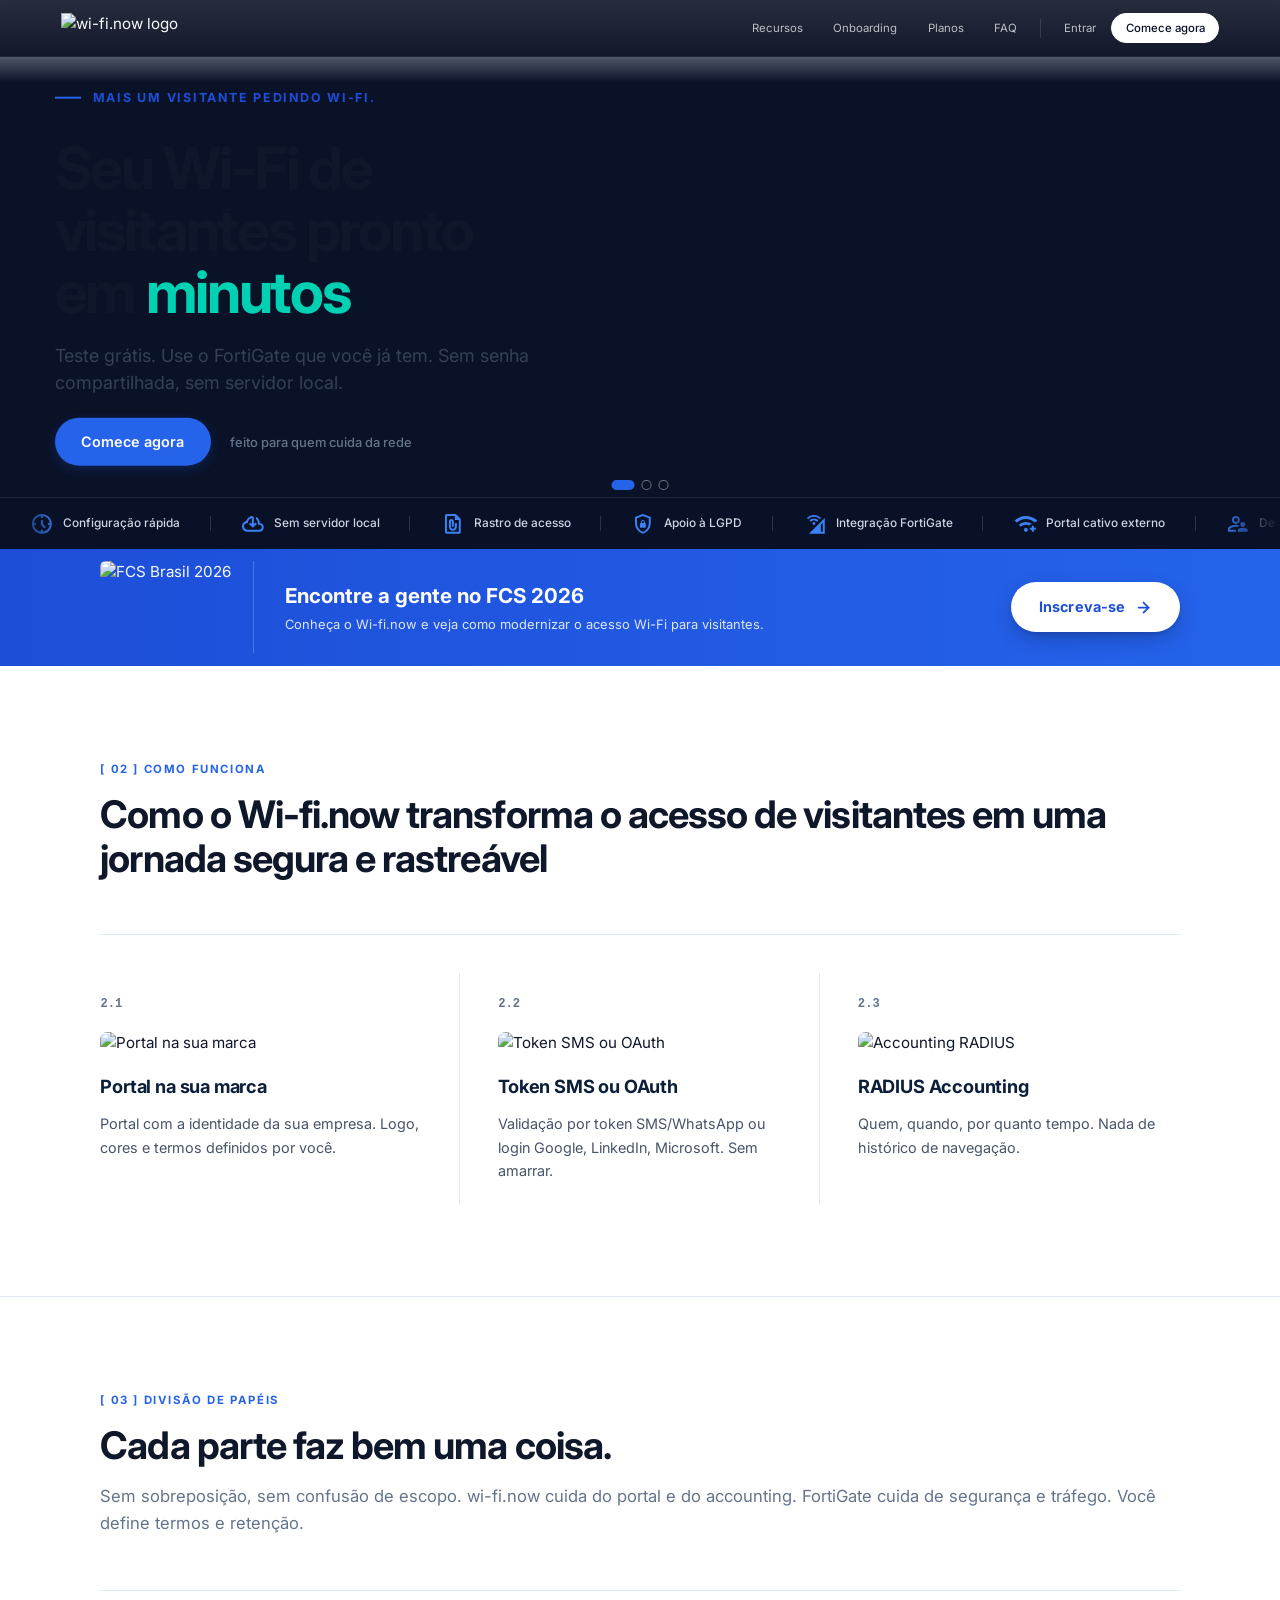
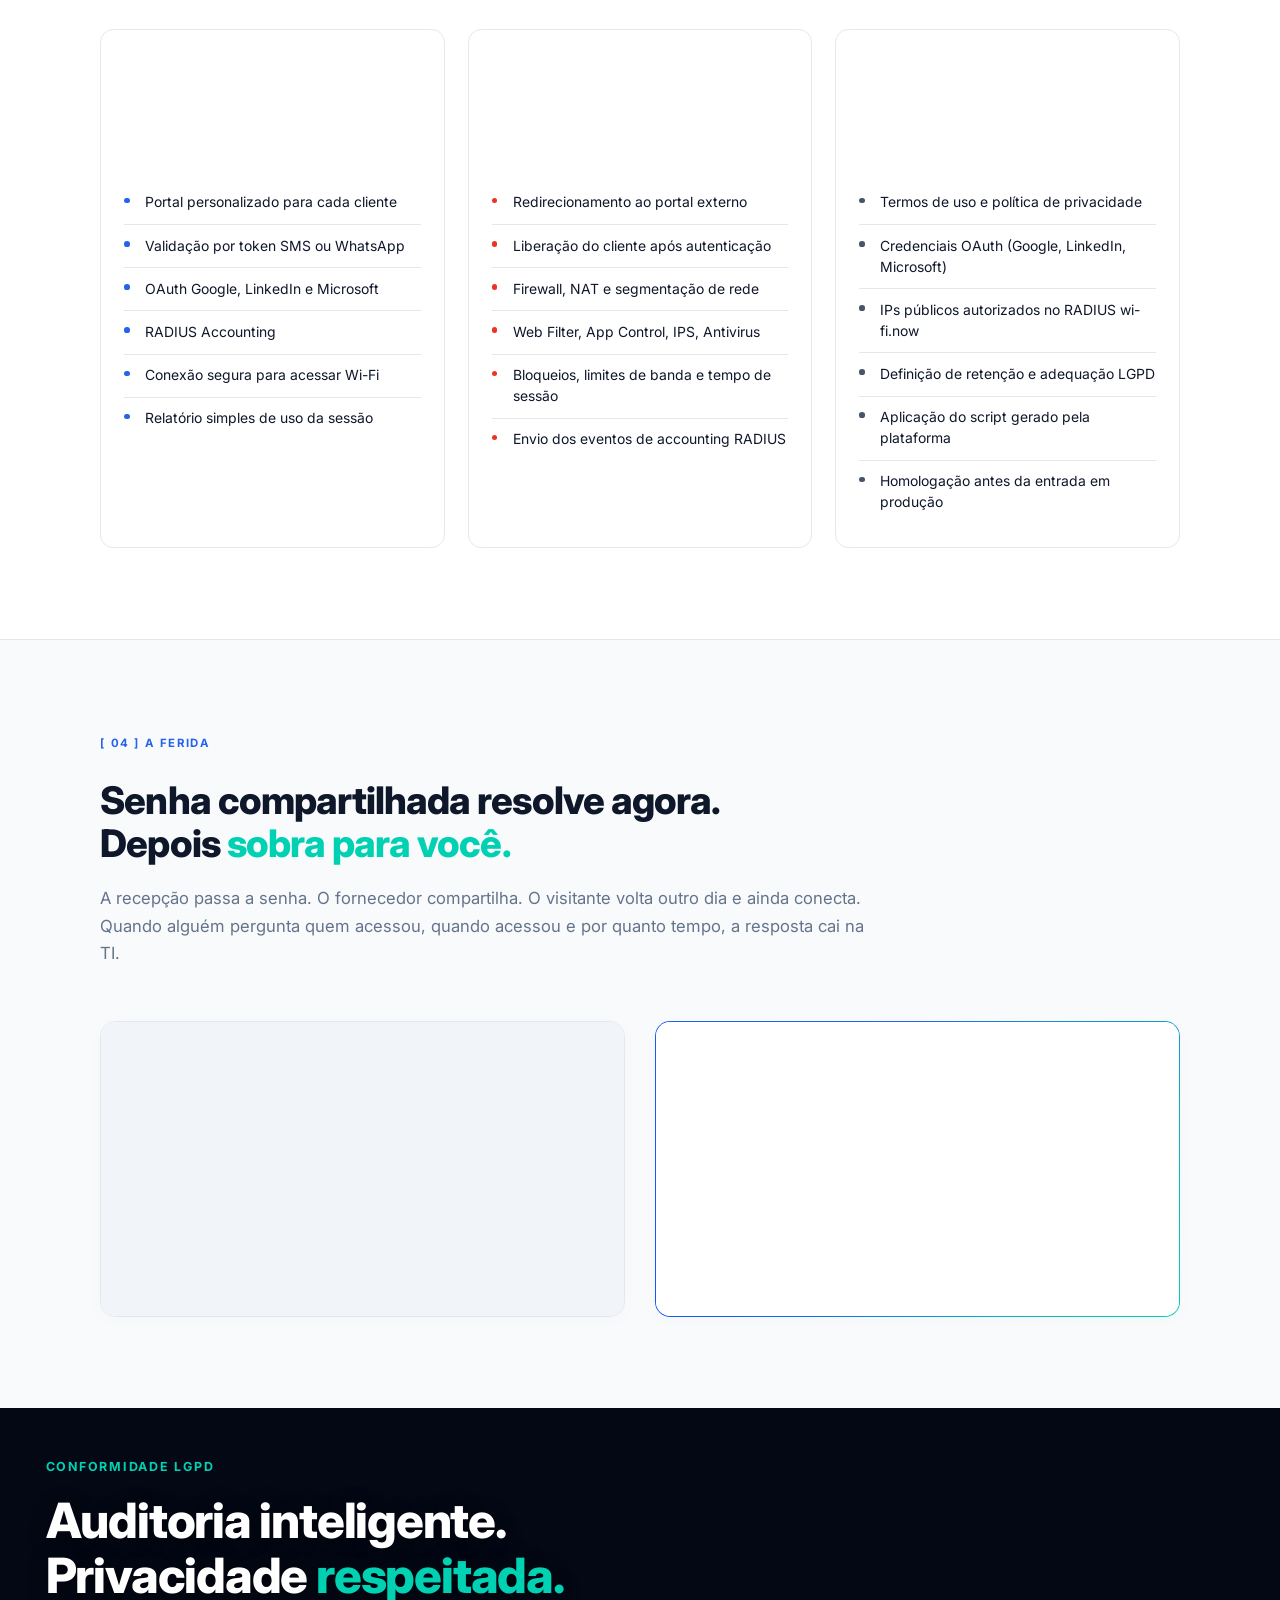
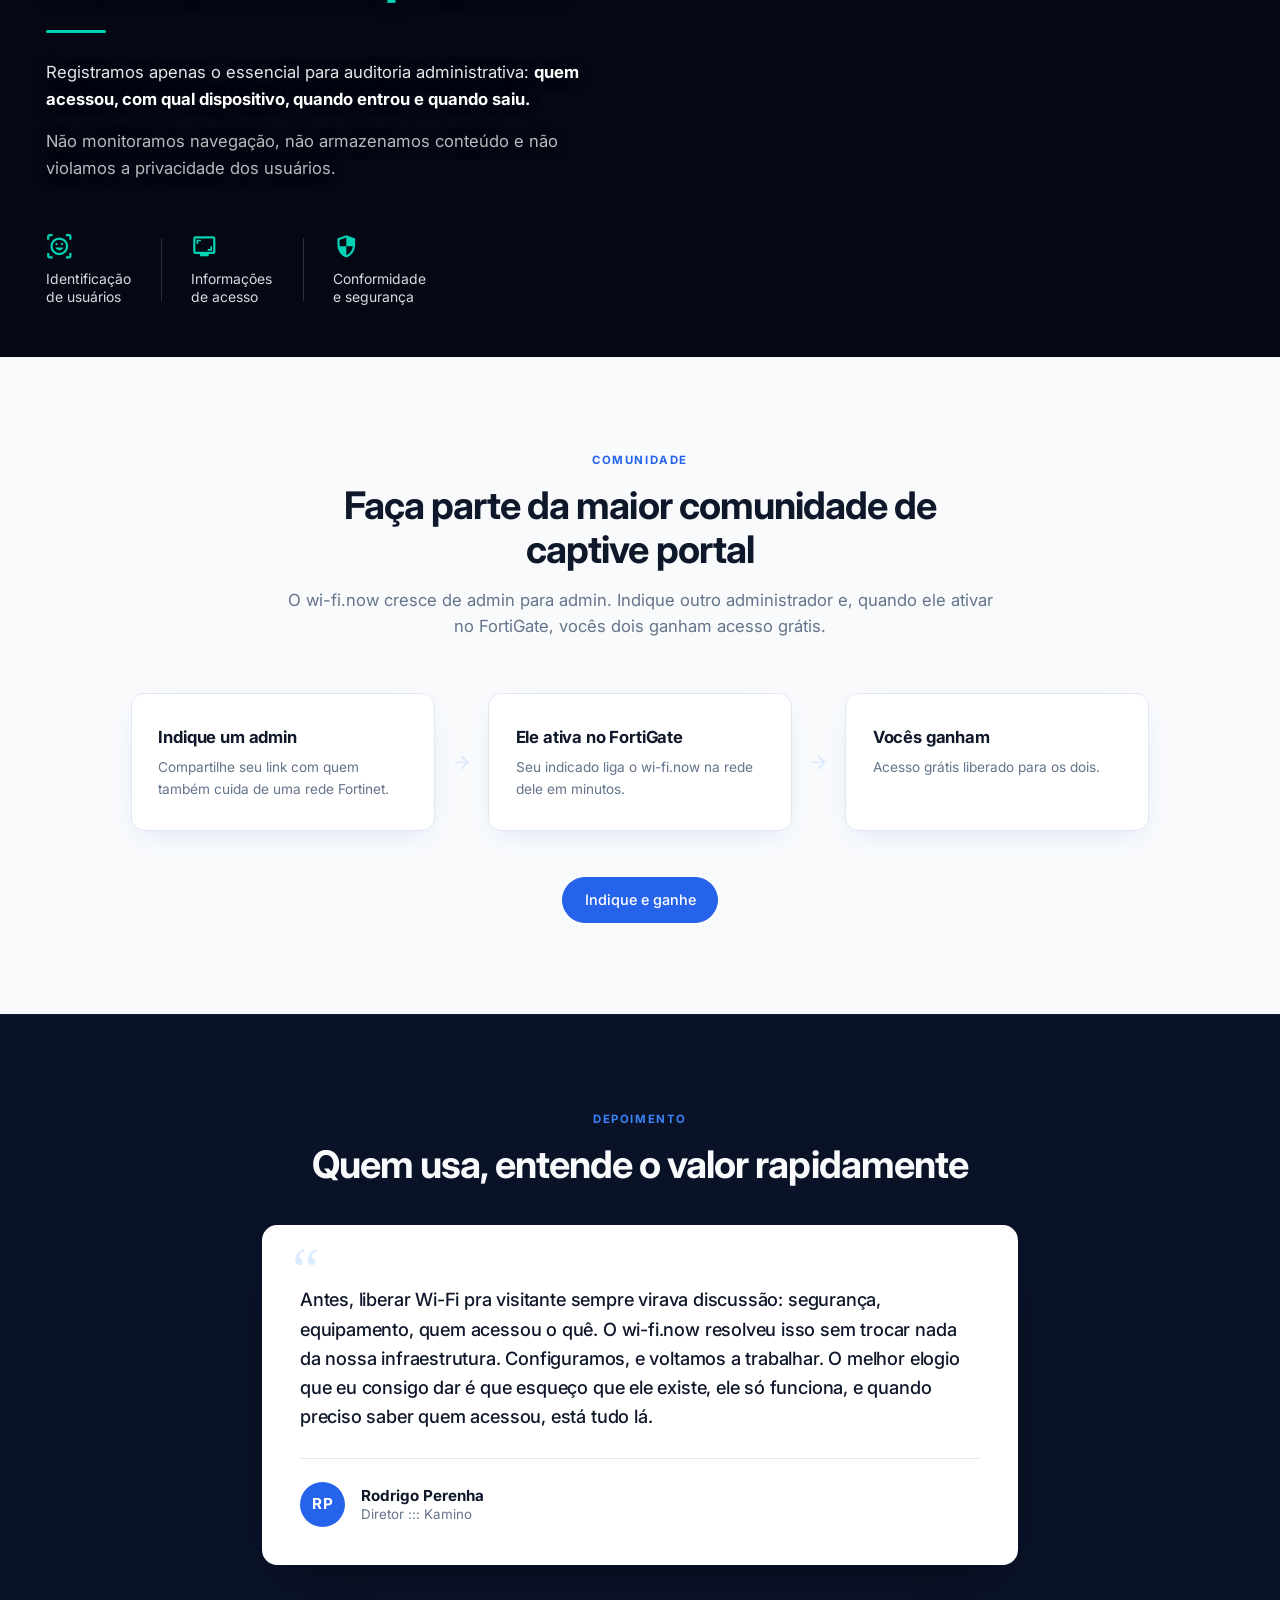
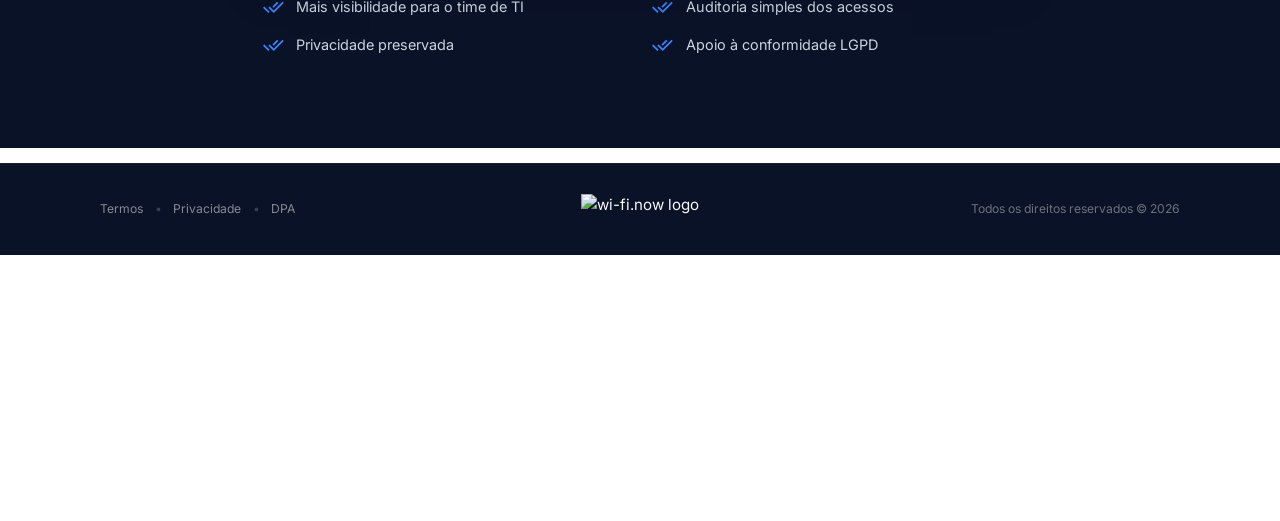
==== index.html @ 03725d2c "Ajustes adicionais de responsividade e cache do CSS" ====
<!DOCTYPE html>
<html lang="pt-BR">
<head>
    <meta charset="UTF-8">
    <meta name="viewport" content="width=device-width, initial-scale=1.0">
    <title>wi-fi.now | Captive portal externo para FortiGate</title>
    <meta name="description" content="Portal cativo externo para FortiGate. Identifique visitantes, valide acesso por SMS, WhatsApp ou OAuth e registre sessões com RADIUS Accounting, sem servidor local.">
    <meta name="keywords" content="captive portal fortigate, portal cativo externo, wi-fi para visitantes, guest wi-fi, fortinet, radius accounting, lgpd, marco civil da internet">
    <link rel="canonical" href="https://wi-fi.now/">
    <meta name="robots" content="index, follow">
    <meta name="author" content="wi-fi.now">
    <meta name="language" content="pt-BR">
    <meta name="theme-color" content="#0b0f19">
    <link rel="icon" type="image/svg+xml" href="https://pub-21cf2b2af6f342faa0b7a83a6c5e7815.r2.dev/logowi-finow.svg">
    <!-- Open Graph / compartilhamento em redes e WhatsApp -->
    <meta property="og:type" content="website">
    <meta property="og:site_name" content="wi-fi.now">
    <meta property="og:title" content="wi-fi.now | Captive portal externo para FortiGate">
    <meta property="og:description" content="Portal cativo externo para FortiGate com identificação de visitantes, validação por SMS, WhatsApp ou OAuth e registro de sessões via RADIUS Accounting.">
    <meta property="og:url" content="https://wi-fi.now/">
    <meta property="og:locale" content="pt_BR">
    <meta property="og:image" content="https://pub-21cf2b2af6f342faa0b7a83a6c5e7815.r2.dev/escritorio.jpg">
    <meta property="og:image:secure_url" content="https://pub-21cf2b2af6f342faa0b7a83a6c5e7815.r2.dev/escritorio.jpg">
    <meta property="og:image:width" content="1200">
    <meta property="og:image:height" content="630">
    <meta property="og:image:alt" content="wi-fi.now, portal cativo externo para FortiGate">
    <!-- Twitter / X Card -->
    <meta name="twitter:card" content="summary_large_image">
    <meta name="twitter:title" content="wi-fi.now | Captive portal externo para FortiGate">
    <meta name="twitter:description" content="Identifique visitantes, valide o acesso e registre sessões de Wi-Fi no FortiGate sem servidor local.">
    <meta name="twitter:image" content="https://pub-21cf2b2af6f342faa0b7a83a6c5e7815.r2.dev/escritorio.jpg">
    <meta name="twitter:image:alt" content="wi-fi.now, portal cativo externo para FortiGate">
    <!-- Idioma / hreflang -->
    <link rel="alternate" hreflang="pt-BR" href="https://wi-fi.now/">
    <link rel="alternate" hreflang="x-default" href="https://wi-fi.now/">
    <script type="application/ld+json">
    {
      "@context": "https://schema.org",
      "@type": "Organization",
      "name": "wi-fi.now",
      "url": "https://wi-fi.now/",
      "logo": "https://pub-21cf2b2af6f342faa0b7a83a6c5e7815.r2.dev/logowi-finow.svg",
      "description": "Captive portal externo para FortiGate: Wi-Fi de visitantes com validação por token SMS, WhatsApp ou OAuth e accounting RADIUS, com apoio à LGPD e ao Marco Civil da Internet."
    }
    </script>
    <link rel="stylesheet" href="styles.css?v=88">
    <link href="https://fonts.googleapis.com/css2?family=Inter:wght@400;500;600;700;800&display=swap" rel="stylesheet">
</head>
<body>
    <!-- Navbar -->
    <nav class="navbar">
        <div class="container nav-container">
            <a href="#" class="logo">
                <img src="https://pub-21cf2b2af6f342faa0b7a83a6c5e7815.r2.dev/logowi-finow.svg" alt="wi-fi.now logo">
            </a>
            <!-- <a href="fabio.html" class="nav-fabio">Fabio</a> -->
            <div class="nav-right">
                <div class="nav-links">
                    <a href="recursos.html">Recursos</a>
                    <a href="como-funciona.html">Onboarding</a>
                    <a href="planos.html">Planos</a>
                    <a href="faq.html">FAQ</a>
                    <a href="#" class="nav-mobile-login">Entrar</a>
                </div>
                <span class="nav-divider"></span>
                <div class="nav-actions">
                    <a href="#" class="login-link">Entrar</a>
                    <a href="#" class="btn btn-pill">Comece agora</a>
                </div>
                <button type="button" class="nav-toggle" aria-label="Abrir menu" aria-expanded="false">
                    <span></span>
                    <span></span>
                    <span></span>
                </button>
            </div>
        </div>
    </nav>


    <!-- Hero Section -->
    <header class="hero">
        <div class="hero-carousel">
            <!-- Slide 1: Escritorio -->
            <div class="hero-slide active" style="background-image: url('https://pub-21cf2b2af6f342faa0b7a83a6c5e7815.r2.dev/escritorio.jpg');">
                <div class="hero-carousel-overlay"></div>
                <div class="hero-content">
                    <span class="hero-eyebrow">Mais um visitante pedindo Wi-Fi.</span>
                    <h1 class="hero-title">Seu Wi-Fi de visitantes pronto<br>em <span class="text-teal">minutos</span></h1>
                    <p class="hero-subtitle">Teste grátis. Use o FortiGate que você já tem. Sem senha compartilhada, sem servidor local.</p>
                    <div class="hero-action-group">
                        <a href="#" class="btn-hero-main">Comece agora</a>
                        <span class="hero-hint">feito para quem cuida da rede</span>
                    </div>
                </div>
            </div>
            
            <!-- Slide 2: Recepção -->
            <div class="hero-slide" style="background-image: url('https://pub-21cf2b2af6f342faa0b7a83a6c5e7815.r2.dev/wifirecp%C3%A7%C3%A3o.jpg');">
                <div class="hero-carousel-overlay"></div>
                <div class="hero-content">
                    <span class="hero-eyebrow">Senha compartilhada resolve agora. Depois sobra para você.</span>
                    <h1 class="hero-title">Saia do improviso<br>antes que vire <span class="text-teal">problema</span></h1>
                    <p class="hero-subtitle">Coloque o acesso de visitantes no fluxo certo: portal, identificação e registro de sessão, direto no FortiGate que você já conhece.</p>
                    <div class="hero-action-group">
                        <a href="#" class="btn-hero-main">Comece agora</a>
                        <span class="hero-hint">simples para quem vive rede todos os dias</span>
                    </div>
                </div>
            </div>

            <!-- Slide 3: TI -->
            <div class="hero-slide" style="background-image: url('https://pub-21cf2b2af6f342faa0b7a83a6c5e7815.r2.dev/ti.jpg');">
                <div class="hero-carousel-overlay"></div>
                <div class="hero-content">
                    <span class="hero-eyebrow">Solução cara demais também é problema.</span>
                    <h1 class="hero-title">Wi-Fi de visitantes,<br>de <span class="text-teal">admin para admin</span></h1>
                    <p class="hero-subtitle">Feito para resolver uma dor comum de quem usa FortiGate, com simplicidade, preço acessível e comunidade em volta.</p>
                    <div class="hero-action-group">
                        <a href="planos.html" class="btn-hero-main">Ver planos</a>
                        <span class="hero-hint">uma solução do tamanho da dor</span>
                    </div>
                </div>
            </div>
        </div>
        
        <!-- Hero Carousel Indicators -->
        <div class="hero-indicators">
            <span class="indicator-dot active" data-slide="0"></span>
            <span class="indicator-dot" data-slide="1"></span>
            <span class="indicator-dot" data-slide="2"></span>
        </div>

        <!-- Features Carousel (sobreposto na hero) -->
        <div class="features-carousel">
            <div class="carousel-wrapper">
                <div class="carousel-track">
                    <!-- Itens originais (8 features) -->
                    <div class="carousel-item">
                        <span class="carousel-icon">
                            <svg xmlns="http://www.w3.org/2000/svg" height="24px" viewBox="0 -960 960 960" width="24px" fill="#3B82F6"><path d="M582-298 440-440v-200h80v167l118 118-56 57ZM440-720v-80h80v80h-80Zm280 280v-80h80v80h-80ZM440-160v-80h80v80h-80ZM160-440v-80h80v80h-80ZM480-80q-83 0-156-31.5T197-197q-54-54-85.5-127T80-480q0-83 31.5-156T197-763q54-54 127-85.5T480-880q83 0 156 31.5T763-763q54 54 85.5 127T880-480q0 83-31.5 156T763-197q-54 54-127 85.5T480-80Zm0-80q134 0 227-93t93-227q0-134-93-227t-227-93q-134 0-227 93t-93 227q0 134 93 227t227 93Zm0-320Z"/></svg>
                        </span>
                        <h3>Configuração rápida</h3>
                    </div>
                    <div class="carousel-item">
                        <span class="carousel-icon">
                            <svg xmlns="http://www.w3.org/2000/svg" height="24px" viewBox="0 -960 960 960" width="24px" fill="#3B82F6"><path d="M260-160q-91 0-155.5-63T40-377q0-78 47-139t123-78q17-72 85-137t145-65q33 0 56.5 23.5T520-716v242l64-62 56 56-160 160-160-160 56-56 64 62v-242q-76 14-118 73.5T280-520h-20q-58 0-99 41t-41 99q0 58 41 99t99 41h480q42 0 71-29t29-71q0-42-29-71t-71-29h-60v-80q0-48-22-89.5T600-680v-93q74 35 117 103.5T760-520q69 8 114.5 59.5T920-340q0 75-52.5 127.5T740-160H260Zm220-358Z"/></svg>
                        </span>
                        <h3>Sem servidor local</h3>
                    </div>
                    <div class="carousel-item">
                        <span class="carousel-icon">
                            <svg xmlns="http://www.w3.org/2000/svg" height="24px" viewBox="0 -960 960 960" width="24px" fill="#3B82F6"><path d="M240-80q-33 0-56.5-23.5T160-160v-640q0-33 23.5-56.5T240-880h360l200 200v520q0 33-23.5 56.5T720-80H240Zm0-80h480v-480H560v-160H240v640Zm240-40q67 0 113.5-47T640-360v-160h-80v160q0 33-23 56.5T480-280q-33 0-56.5-23.5T400-360v-220q0-9 6-14.5t14-5.5q9 0 14.5 5.5T440-580v220h80v-220q0-42-29-71t-71-29q-42 0-71 29t-29 71v220q0 66 47 113t113 47ZM240-800v160-160 640-640Z"/></svg>
                        </span>
                        <h3>Rastro de acesso</h3>
                    </div>
                    <div class="carousel-item">
                        <span class="carousel-icon">
                            <svg xmlns="http://www.w3.org/2000/svg" height="24px" viewBox="0 -960 960 960" width="24px" fill="#3B82F6"><path d="M480-80q-139-35-229.5-159.5T160-516v-244l320-120 320 120v244q0 152-90.5 276.5T480-80Zm0-84q104-33 172-132t68-220v-189l-240-90-240 90v189q0 121 68 220t172 132Zm0-316Zm-80 160h160q17 0 28.5-11.5T600-360v-120q0-17-11.5-28.5T560-520v-40q0-33-23.5-56.5T480-640q-33 0-56.5 23.5T400-560v40q-17 0-28.5 11.5T360-480v120q0 17 11.5 28.5T400-320Zm40-200v-40q0-17 11.5-28.5T480-600q17 0 28.5 11.5T520-560v40h-80Z"/></svg>
                        </span>
                        <h3>Apoio à LGPD</h3>
                    </div>
                    <div class="carousel-item">
                        <span class="carousel-icon">
                            <svg xmlns="http://www.w3.org/2000/svg" height="24px" viewBox="0 -960 960 960" width="24px" fill="#3B82F6"><path d="m240-80 640-642v642H240Zm480-80h80v-368l-80 80v288ZM442-436q-24 0-42-18t-18-42q0-24 18-42t42-18q24 0 42 18t18 42q0 24-18 42t-42 18ZM314-568l-52-52q38-38 84-56t96-18q50 0 96 18t84 56l-52 52q-27-27-60-40.5T442-622q-35 0-68 13.5T314-568ZM212-672l-52-50q59-59 132-88.5T442-840q77 0 151 29.5T726-722l-52 50q-48-48-108.5-71T442-766q-63 0-122.5 23T212-672Z"/></svg>
                        </span>
                        <h3>Integração FortiGate</h3>
                    </div>
                    <div class="carousel-item">
                        <span class="carousel-icon">
                            <svg xmlns="http://www.w3.org/2000/svg" height="24px" viewBox="0 -960 960 960" width="24px" fill="#3B82F6"><path d="M720-160v-80h-80v-80h80v-80h80v80h80v80h-80v80h-80ZM109-531l-85-85q92-89 210-136.5T480-800q128 0 246 47.5T936-616l-85 85q-75-72-171-110.5T480-680q-104 0-200 38.5T109-531Zm314.5 347.5Q400-207 400-240t23.5-56.5Q447-320 480-320t56.5 23.5Q560-273 560-240t-23.5 56.5Q513-160 480-160t-56.5-23.5ZM278-362l-84-84q59-55 132.5-84.5T480-560q68 0 131.5 21T729-478q-36 5-66.5 23T609-411q-30-14-62.5-21.5T480-440q-57 0-108.5 20T278-362Z"/></svg>
                        </span>
                        <h3>Portal cativo externo</h3>
                    </div>
                    <div class="carousel-item">
                        <span class="carousel-icon">
                            <svg xmlns="http://www.w3.org/2000/svg" height="24px" viewBox="0 -960 960 960" width="24px" fill="#3B82F6"><path d="M609-389q-29-29-29-71t29-71q29-29 71-29t71 29q29 29 29 71t-29 71q-29 29-71 29t-71-29ZM480-160v-56q0-24 12.5-44.5T528-290q36-15 74.5-22.5T680-320q39 0 77.5 7.5T832-290q23 9 35.5 29.5T880-216v56H480ZM287-527q-47-47-47-113t47-113q47-47 113-47t113 47q47 47 47 113t-47 113q-47 47-113 47t-113-47Zm113-113ZM80-160v-112q0-34 17-62.5t47-43.5q60-30 124.5-46T400-440q35 0 70 6t70 14l-34 34-34 34q-18-5-36-6.5t-36-1.5q-58 0-113.5 14T180-306q-10 5-15 14t-5 20v32h240v80H80Zm320-80Zm56.5-343.5Q480-607 480-640t-23.5-56.5Q433-720 400-720t-56.5 23.5Q320-673 320-640t23.5 56.5Q367-560 400-560t56.5-23.5Z"/></svg>
                        </span>
                        <h3>De admin para admin</h3>
                    </div>
                    <div class="carousel-item">
                        <span class="carousel-icon">
                            <svg xmlns="http://www.w3.org/2000/svg" height="24px" viewBox="0 -960 960 960" width="24px" fill="#3B82F6"><path d="M600-160v-80H440v-200h-80v80H80v-240h280v80h80v-200h160v-80h280v240H600v-80h-80v320h80v-80h280v240H600Zm80-80h120v-80H680v80ZM160-440h120v-80H160v80Zm520-200h120v-80H680v80Zm0 400v-80 80ZM280-440v-80 80Zm400-200v-80 80Z"/></svg>
                        </span>
                        <h3>Sem projeto complexo</h3>
                    </div>
                    <!-- Duplicação para loop contínuo (mesmos 8 itens, mesma ordem) -->
                    <div class="carousel-item">
                        <span class="carousel-icon">
                            <svg xmlns="http://www.w3.org/2000/svg" height="24px" viewBox="0 -960 960 960" width="24px" fill="#3B82F6"><path d="M582-298 440-440v-200h80v167l118 118-56 57ZM440-720v-80h80v80h-80Zm280 280v-80h80v80h-80ZM440-160v-80h80v80h-80ZM160-440v-80h80v80h-80ZM480-80q-83 0-156-31.5T197-197q-54-54-85.5-127T80-480q0-83 31.5-156T197-763q54-54 127-85.5T480-880q83 0 156 31.5T763-763q54 54 85.5 127T880-480q0 83-31.5 156T763-197q-54 54-127 85.5T480-80Zm0-80q134 0 227-93t93-227q0-134-93-227t-227-93q-134 0-227 93t-93 227q0 134 93 227t227 93Zm0-320Z"/></svg>
                        </span>
                        <h3>Configuração rápida</h3>
                    </div>
                    <div class="carousel-item">
                        <span class="carousel-icon">
                            <svg xmlns="http://www.w3.org/2000/svg" height="24px" viewBox="0 -960 960 960" width="24px" fill="#3B82F6"><path d="M260-160q-91 0-155.5-63T40-377q0-78 47-139t123-78q17-72 85-137t145-65q33 0 56.5 23.5T520-716v242l64-62 56 56-160 160-160-160 56-56 64 62v-242q-76 14-118 73.5T280-520h-20q-58 0-99 41t-41 99q0 58 41 99t99 41h480q42 0 71-29t29-71q0-42-29-71t-71-29h-60v-80q0-48-22-89.5T600-680v-93q74 35 117 103.5T760-520q69 8 114.5 59.5T920-340q0 75-52.5 127.5T740-160H260Zm220-358Z"/></svg>
                        </span>
                        <h3>Sem servidor local</h3>
                    </div>
                    <div class="carousel-item">
                        <span class="carousel-icon">
                            <svg xmlns="http://www.w3.org/2000/svg" height="24px" viewBox="0 -960 960 960" width="24px" fill="#3B82F6"><path d="M240-80q-33 0-56.5-23.5T160-160v-640q0-33 23.5-56.5T240-880h360l200 200v520q0 33-23.5 56.5T720-80H240Zm0-80h480v-480H560v-160H240v640Zm240-40q67 0 113.5-47T640-360v-160h-80v160q0 33-23 56.5T480-280q-33 0-56.5-23.5T400-360v-220q0-9 6-14.5t14-5.5q9 0 14.5 5.5T440-580v220h80v-220q0-42-29-71t-71-29q-42 0-71 29t-29 71v220q0 66 47 113t113 47ZM240-800v160-160 640-640Z"/></svg>
                        </span>
                        <h3>Rastro de acesso</h3>
                    </div>
                    <div class="carousel-item">
                        <span class="carousel-icon">
                            <svg xmlns="http://www.w3.org/2000/svg" height="24px" viewBox="0 -960 960 960" width="24px" fill="#3B82F6"><path d="M480-80q-139-35-229.5-159.5T160-516v-244l320-120 320 120v244q0 152-90.5 276.5T480-80Zm0-84q104-33 172-132t68-220v-189l-240-90-240 90v189q0 121 68 220t172 132Zm0-316Zm-80 160h160q17 0 28.5-11.5T600-360v-120q0-17-11.5-28.5T560-520v-40q0-33-23.5-56.5T480-640q-33 0-56.5 23.5T400-560v40q-17 0-28.5 11.5T360-480v120q0 17 11.5 28.5T400-320Zm40-200v-40q0-17 11.5-28.5T480-600q17 0 28.5 11.5T520-560v40h-80Z"/></svg>
                        </span>
                        <h3>Apoio à LGPD</h3>
                    </div>
                    <div class="carousel-item">
                        <span class="carousel-icon">
                            <svg xmlns="http://www.w3.org/2000/svg" height="24px" viewBox="0 -960 960 960" width="24px" fill="#3B82F6"><path d="m240-80 640-642v642H240Zm480-80h80v-368l-80 80v288ZM442-436q-24 0-42-18t-18-42q0-24 18-42t42-18q24 0 42 18t18 42q0 24-18 42t-42 18ZM314-568l-52-52q38-38 84-56t96-18q50 0 96 18t84 56l-52 52q-27-27-60-40.5T442-622q-35 0-68 13.5T314-568ZM212-672l-52-50q59-59 132-88.5T442-840q77 0 151 29.5T726-722l-52 50q-48-48-108.5-71T442-766q-63 0-122.5 23T212-672Z"/></svg>
                        </span>
                        <h3>Integração FortiGate</h3>
                    </div>
                    <div class="carousel-item">
                        <span class="carousel-icon">
                            <svg xmlns="http://www.w3.org/2000/svg" height="24px" viewBox="0 -960 960 960" width="24px" fill="#3B82F6"><path d="M720-160v-80h-80v-80h80v-80h80v80h80v80h-80v80h-80ZM109-531l-85-85q92-89 210-136.5T480-800q128 0 246 47.5T936-616l-85 85q-75-72-171-110.5T480-680q-104 0-200 38.5T109-531Zm314.5 347.5Q400-207 400-240t23.5-56.5Q447-320 480-320t56.5 23.5Q560-273 560-240t-23.5 56.5Q513-160 480-160t-56.5-23.5ZM278-362l-84-84q59-55 132.5-84.5T480-560q68 0 131.5 21T729-478q-36 5-66.5 23T609-411q-30-14-62.5-21.5T480-440q-57 0-108.5 20T278-362Z"/></svg>
                        </span>
                        <h3>Portal cativo externo</h3>
                    </div>
                    <div class="carousel-item">
                        <span class="carousel-icon">
                            <svg xmlns="http://www.w3.org/2000/svg" height="24px" viewBox="0 -960 960 960" width="24px" fill="#3B82F6"><path d="M609-389q-29-29-29-71t29-71q29-29 71-29t71 29q29 29 29 71t-29 71q-29 29-71 29t-71-29ZM480-160v-56q0-24 12.5-44.5T528-290q36-15 74.5-22.5T680-320q39 0 77.5 7.5T832-290q23 9 35.5 29.5T880-216v56H480ZM287-527q-47-47-47-113t47-113q47-47 113-47t113 47q47 47 47 113t-47 113q-47 47-113 47t-113-47Zm113-113ZM80-160v-112q0-34 17-62.5t47-43.5q60-30 124.5-46T400-440q35 0 70 6t70 14l-34 34-34 34q-18-5-36-6.5t-36-1.5q-58 0-113.5 14T180-306q-10 5-15 14t-5 20v32h240v80H80Zm320-80Zm56.5-343.5Q480-607 480-640t-23.5-56.5Q433-720 400-720t-56.5 23.5Q320-673 320-640t23.5 56.5Q367-560 400-560t56.5-23.5Z"/></svg>
                        </span>
                        <h3>De admin para admin</h3>
                    </div>
                    <div class="carousel-item">
                        <span class="carousel-icon">
                            <svg xmlns="http://www.w3.org/2000/svg" height="24px" viewBox="0 -960 960 960" width="24px" fill="#3B82F6"><path d="M600-160v-80H440v-200h-80v80H80v-240h280v80h80v-200h160v-80h280v240H600v-80h-80v320h80v-80h280v240H600Zm80-80h120v-80H680v80ZM160-440h120v-80H160v80Zm520-200h120v-80H680v80Zm0 400v-80 80ZM280-440v-80 80Zm400-200v-80 80Z"/></svg>
                        </span>
                        <h3>Sem projeto complexo</h3>
                    </div>
                </div>
            </div>
        </div>
    </header>

    <!-- Banner Section -->
    <section class="banner-fcs">
        <div class="container banner-container">
            <div class="banner-left">
                <div class="fcs-logo">
                    <img src="https://pub-21cf2b2af6f342faa0b7a83a6c5e7815.r2.dev/ChatGPT%20Image%2018%20de%20mai.%20de%202026%2C%2016_57_42%20(1).png" alt="FCS Brasil 2026" class="fcs-logo-img">
                </div>
                <div class="banner-text">
                    <h2>Encontre a gente no FCS 2026</h2>
                    <p>Conheça o Wi-fi.now e veja como modernizar o acesso Wi-Fi para visitantes.</p>
                </div>
            </div>
            <a href="#" class="btn-cta">
                <span class="btn-cta-text">Inscreva-se</span>
                <span class="btn-cta-arrow">
                    <svg width="18" height="18" viewBox="0 0 24 24" fill="none" stroke="currentColor" stroke-width="2.5" stroke-linecap="round" stroke-linejoin="round"><line x1="5" y1="12" x2="19" y2="12"></line><polyline points="12 5 19 12 12 19"></polyline></svg>
                </span>
                <span class="btn-cta-shine"></span>
            </a>
        </div>
    </section>

    <!-- 1. Pilares -->
    <section class="ln-pillars">
        <div class="container">
            <div class="ln-section-head">
                <span class="ln-eyebrow">[ 02 ] COMO FUNCIONA</span>
                <h2>Como o Wi-fi.now transforma o acesso de visitantes em uma jornada segura e rastreável</h2>
            </div>
            <div class="ln-pillars-grid">
                <div class="ln-pillar">
                    <span class="ln-pillar-num">2.1</span>
                    <img src="https://pub-21cf2b2af6f342faa0b7a83a6c5e7815.r2.dev/imag.png" alt="Portal na sua marca" class="pillar-image">
                    <h3>Portal na sua marca</h3>
                    <p>Portal com a identidade da sua empresa. Logo, cores e termos definidos por você.</p>
                </div>
                <div class="ln-pillar">
                    <span class="ln-pillar-num">2.2</span>
                    <img src="https://pub-21cf2b2af6f342faa0b7a83a6c5e7815.r2.dev/linkedi.png" alt="Token SMS ou OAuth" class="pillar-image">
                    <h3>Token SMS ou OAuth</h3>
                    <p>Validação por token SMS/WhatsApp ou login Google, LinkedIn, Microsoft. Sem amarrar.</p>
                </div>
                <div class="ln-pillar">
                    <span class="ln-pillar-num">2.3</span>
                    <img src="https://pub-21cf2b2af6f342faa0b7a83a6c5e7815.r2.dev/radius.png" alt="Accounting RADIUS" class="pillar-image">
                    <h3>RADIUS Accounting</h3>
                    <p>Quem, quando, por quanto tempo. Nada de histórico de navegação.</p>
                </div>
            </div>
        </div>
    </section>

    <!-- 3. Divisão de responsabilidades -->
    <section class="ln-resp">
        <div class="container">
            <div class="ln-section-head">
                <span class="ln-eyebrow">[ 03 ] DIVISÃO DE PAPÉIS</span>
                <h2>Cada parte faz bem uma coisa.</h2>
                <p>Sem sobreposição, sem confusão de escopo. wi-fi.now cuida do portal e do accounting. FortiGate cuida de segurança e tráfego. Você define termos e retenção.</p>
            </div>
            <div class="ln-resp-grid">
                <div class="ln-resp-col ln-resp-col-wifi">
                    <div class="ln-resp-header">
                        <span class="ln-resp-eyebrow">Plataforma</span>
                        <h3 class="ln-resp-name">wi-fi.now</h3>
                        <p class="ln-resp-tag">Portal de autenticação e accounting da sessão.</p>
                    </div>
                    <div class="ln-resp-body">
                        <ul>
                            <li>Portal personalizado para cada cliente</li>
                            <li>Validação por token SMS ou WhatsApp</li>
                            <li>OAuth Google, LinkedIn e Microsoft</li>
                            <li>RADIUS Accounting</li>
                            <li>Conexão segura para acessar Wi-Fi</li>
                            <li>Relatório simples de uso da sessão</li>
                        </ul>
                    </div>
                </div>
                <div class="ln-resp-col ln-resp-col-forti">
                    <div class="ln-resp-header">
                        <span class="ln-resp-eyebrow">Firewall</span>
                        <h3 class="ln-resp-name">FortiGate</h3>
                        <p class="ln-resp-tag">Controle de acesso, segurança e políticas de tráfego.</p>
                    </div>
                    <div class="ln-resp-body">
                        <ul>
                            <li>Redirecionamento ao portal externo</li>
                            <li>Liberação do cliente após autenticação</li>
                            <li>Firewall, NAT e segmentação de rede</li>
                            <li>Web Filter, App Control, IPS, Antivirus</li>
                            <li>Bloqueios, limites de banda e tempo de sessão</li>
                            <li>Envio dos eventos de accounting RADIUS</li>
                        </ul>
                    </div>
                </div>
                <div class="ln-resp-col ln-resp-col-you">
                    <div class="ln-resp-header">
                        <span class="ln-resp-eyebrow">Cliente</span>
                        <h3 class="ln-resp-name">Você</h3>
                        <p class="ln-resp-tag">Política, identidade e conformidade do ambiente.</p>
                    </div>
                    <div class="ln-resp-body">
                        <ul>
                            <li>Termos de uso e política de privacidade</li>
                            <li>Credenciais OAuth (Google, LinkedIn, Microsoft)</li>
                            <li>IPs públicos autorizados no RADIUS wi-fi.now</li>
                        <li>Definição de retenção e adequação LGPD</li>
                            <li>Aplicação do script gerado pela plataforma</li>
                            <li>Homologação antes da entrada em produção</li>
                        </ul>
                    </div>
                </div>
            </div>
        </div>
    </section>

    <!-- Nova abordagem -->
    <section class="ln-approach">
        <div class="container">
            <div class="ln-section-head-left">
                <span class="ln-eyebrow">[ 04 ] A FERIDA</span>
                <h2>Senha compartilhada resolve agora.<br>Depois <span class="text-teal">sobra para você.</span></h2>
                <p class="section-desc">A recepção passa a senha. O fornecedor compartilha. O visitante volta outro dia e ainda conecta. Quando alguém pergunta quem acessou, quando acessou e por quanto tempo, a resposta cai na TI.</p>
            </div>

            <div class="approach-grid">
                <!-- Do jeito comum -->
                <div class="approach-card common-way">
                    <!-- Placeholder de imagem 16:9 (substituir o src depois) -->
                    <div class="approach-media">
                        <img src="https://pub-21cf2b2af6f342faa0b7a83a6c5e7815.r2.dev/layout%202.jpg" alt="" onerror="this.style.display='none';">
                    </div>
                </div>

                <!-- Com wi-fi.now -->
                <div class="approach-card wifi-now-way">
                    <!-- Placeholder de imagem 16:9 (substituir o src depois) -->
                    <div class="approach-media">
                        <img src="https://pub-21cf2b2af6f342faa0b7a83a6c5e7815.r2.dev/layout1.jpg" alt="" onerror="this.style.display='none';">
                    </div>
                </div>
            </div>
        </div>
    </section>


    <!-- 5. LGPD / Auditoria transparente (vídeo de fundo) -->
    <section class="ln-video">
        <video class="ln-video-bg" autoplay muted loop playsinline preload="auto" aria-hidden="true">
            <source src="https://pub-21cf2b2af6f342faa0b7a83a6c5e7815.r2.dev/d2ddd6e7d724b250442cc6b541d08a4e.mp4" type="video/mp4">
        </video>
        <div class="ln-video-overlay"></div>
        <div class="ln-video-content">
            <span class="ln-video-eyebrow">
                Conformidade LGPD
            </span>
            <h2>Auditoria inteligente.<br>Privacidade <span class="ln-video-hl">respeitada.</span></h2>
            <span class="ln-video-divider"></span>
            <p class="ln-video-lead">Registramos apenas o essencial para auditoria administrativa: <strong>quem acessou, com qual dispositivo, quando entrou e quando saiu.</strong></p>
            <p class="ln-video-sub">Não monitoramos navegação, não armazenamos conteúdo e não violamos a privacidade dos usuários.</p>
            <div class="ln-video-features">
                <div class="ln-video-feature">
                    <span class="ln-video-feature-icon">
                        <svg xmlns="http://www.w3.org/2000/svg" height="28px" viewBox="0 -960 960 960" width="28px" fill="#04D2B4"><path d="M707-707q93 93 93 227t-93 227q-93 93-227 93t-227-93q-93-93-93-227t93-227q93-93 227-93t227 93Zm-57 397q70-70 70-170t-70-170q-70-70-170-70t-170 70q-70 70-70 170t70 170q70 70 170 70t170-70Zm-84-57.5q38-27.5 54-72.5H340q16 45 54 72.5t86 27.5q48 0 86-27.5Zm-214.5-164Q363-520 380-520t28.5-11.5Q420-543 420-560t-11.5-28.5Q397-600 380-600t-28.5 11.5Q340-577 340-560t11.5 28.5Zm200 0Q563-520 580-520t28.5-11.5Q620-543 620-560t-11.5-28.5Q597-600 580-600t-28.5 11.5Q540-577 540-560t11.5 28.5ZM40-720v-120q0-33 23.5-56.5T120-920h120v80H120v120H40ZM240-40H120q-33 0-56.5-23.5T40-120v-120h80v120h120v80Zm480 0v-80h120v-120h80v120q0 33-23.5 56.5T840-40H720Zm120-680v-120H720v-80h120q33 0 56.5 23.5T920-840v120h-80ZM480-480Z"/></svg>
                    </span>
                    <span class="ln-video-feature-label">Identificação<br>de usuários</span>
                </div>
                <div class="ln-video-feature">
                    <span class="ln-video-feature-icon">
                        <svg xmlns="http://www.w3.org/2000/svg" height="28px" viewBox="0 -960 960 960" width="28px" fill="#04D2B4"><path d="M600-320h160v-160h-60v100H600v60ZM200-560h60v-100h100v-60H200v160Zm120 440v-80H160q-33 0-56.5-23.5T80-280v-480q0-33 23.5-56.5T160-840h640q33 0 56.5 23.5T880-760v480q0 33-23.5 56.5T800-200H640v80H320ZM160-280h640v-480H160v480Zm0 0v-480 480Z"/></svg>
                    </span>
                    <span class="ln-video-feature-label">Informações<br>de acesso</span>
                </div>
                <div class="ln-video-feature">
                    <span class="ln-video-feature-icon">
                        <svg xmlns="http://www.w3.org/2000/svg" height="28px" viewBox="0 -960 960 960" width="28px" fill="#04D2B4"><path d="M480-80q-139-35-229.5-159.5T160-516v-244l320-120 320 120v244q0 152-90.5 276.5T480-80Zm0-84q97-30 162-118.5T718-480H480v-315l-240 90v207q0 7 2 18h238v316Z"/></svg>
                    </span>
                    <span class="ln-video-feature-label">Conformidade<br>e segurança</span>
                </div>
            </div>
        </div>
    </section>

    <!-- 6. Comunidade (programa de indicacao) -->
    <section class="ln-flow" style="background-image: url('https://pub-21cf2b2af6f342faa0b7a83a6c5e7815.r2.dev/comunidade.jpg'); background-size: cover; background-position: center;">
        <div class="container">
            <div class="ln-section-head">
                <span class="ln-eyebrow">Comunidade</span>
                <h2>Faça parte da maior comunidade de captive portal</h2>
                <p>O wi-fi.now cresce de admin para admin. Indique outro administrador e, quando ele ativar no FortiGate, vocês dois ganham acesso grátis.</p>
            </div>
            <div class="ln-flow-grid">
                <div class="ln-flow-card">
                    <h3>Indique um admin</h3>
                    <p>Compartilhe seu link com quem também cuida de uma rede Fortinet.</p>
                </div>

                <div class="ln-flow-arrow">
                    <svg width="22" height="22" viewBox="0 0 24 24" fill="none" stroke="currentColor" stroke-width="2" stroke-linecap="round" stroke-linejoin="round"><line x1="5" y1="12" x2="19" y2="12"/><polyline points="12 5 19 12 12 19"/></svg>
                </div>

                <div class="ln-flow-card">
                    <h3>Ele ativa no FortiGate</h3>
                    <p>Seu indicado liga o wi-fi.now na rede dele em minutos.</p>
                </div>

                <div class="ln-flow-arrow">
                    <svg width="22" height="22" viewBox="0 0 24 24" fill="none" stroke="currentColor" stroke-width="2" stroke-linecap="round" stroke-linejoin="round"><line x1="5" y1="12" x2="19" y2="12"/><polyline points="12 5 19 12 12 19"/></svg>
                </div>

                <div class="ln-flow-card">
                    <h3>Vocês ganham</h3>
                    <p>Acesso grátis liberado para os dois.</p>
                </div>
            </div>
            <div class="text-center" style="margin-top: 3rem;">
                <a href="#" class="btn btn-primary">Indique e ganhe</a>
            </div>
        </div>
    </section>

    <!-- 7. Depoimento -->
    <section class="ln-testimonial">
        <div class="container ln-testimonial-container">
            <div class="ln-section-head">
                <span class="ln-eyebrow">Depoimento</span>
                <h2>Quem usa, entende o valor rapidamente</h2>
            </div>

            <figure class="ln-quote-card">
                <blockquote>Antes, liberar Wi-Fi pra visitante sempre virava discussão: segurança, equipamento, quem acessou o quê. O wi-fi.now resolveu isso sem trocar nada da nossa infraestrutura. Configuramos, e voltamos a trabalhar. O melhor elogio que eu consigo dar é que esqueço que ele existe, ele só funciona, e quando preciso saber quem acessou, está tudo lá.</blockquote>
                <figcaption class="ln-quote-author">
                    <span class="ln-quote-avatar">RP</span>
                    <span class="ln-quote-author-info">
                        <strong>Rodrigo Perenha</strong>
                        <span>Diretor ::: Kamino</span>
                    </span>
                </figcaption>
            </figure>

            <ul class="ln-quote-highlights">
                <li>
                    <span class="ln-quote-check">
                        <svg xmlns="http://www.w3.org/2000/svg" height="24px" viewBox="0 -960 960 960" width="24px" fill="#3b82f6"><path d="M268-240 42-466l57-56 170 170 56 56-57 56Zm226 0L268-466l56-57 170 170 368-368 56 57-424 424Zm0-226-57-56 198-198 57 56-198 198Z"/></svg>
                    </span>
                    Mais visibilidade para o time de TI
                </li>
                <li>
                    <span class="ln-quote-check">
                        <svg xmlns="http://www.w3.org/2000/svg" height="24px" viewBox="0 -960 960 960" width="24px" fill="#3b82f6"><path d="M268-240 42-466l57-56 170 170 56 56-57 56Zm226 0L268-466l56-57 170 170 368-368 56 57-424 424Zm0-226-57-56 198-198 57 56-198 198Z"/></svg>
                    </span>
                    Auditoria simples dos acessos
                </li>
                <li>
                    <span class="ln-quote-check">
                        <svg xmlns="http://www.w3.org/2000/svg" height="24px" viewBox="0 -960 960 960" width="24px" fill="#3b82f6"><path d="M268-240 42-466l57-56 170 170 56 56-57 56Zm226 0L268-466l56-57 170 170 368-368 56 57-424 424Zm0-226-57-56 198-198 57 56-198 198Z"/></svg>
                    </span>
                    Privacidade preservada
                </li>
                <li>
                    <span class="ln-quote-check">
                        <svg xmlns="http://www.w3.org/2000/svg" height="24px" viewBox="0 -960 960 960" width="24px" fill="#3b82f6"><path d="M268-240 42-466l57-56 170 170 56 56-57 56Zm226 0L268-466l56-57 170 170 368-368 56 57-424 424Zm0-226-57-56 198-198 57 56-198 198Z"/></svg>
                    </span>
                    Apoio à conformidade LGPD
                </li>
            </ul>
        </div>
    </section>

    <!-- Footer -->
    <footer class="footer">
        <div class="container footer-container">
            <div class="footer-left">
                <a href="termos.html">Termos</a>
                <span class="footer-bullet">•</span>
                <a href="privacidade.html">Privacidade</a>
                <span class="footer-bullet">•</span>
                <a href="dpa.html">DPA</a>
            </div>
            <div class="footer-center">
                <a href="#" class="footer-logo">
                    <img src="https://pub-21cf2b2af6f342faa0b7a83a6c5e7815.r2.dev/logowi-finow.svg" alt="wi-fi.now logo">
                </a>
            </div>
            <div class="footer-right">
                <span class="copyright">Todos os direitos reservados © 2026</span>
            </div>
        </div>
    </footer>

    <script>
        document.addEventListener('DOMContentLoaded', () => {
            // Menu mobile (hamburguer)
            const navbar = document.querySelector('.navbar');
            const navToggle = document.querySelector('.nav-toggle');
            if (navToggle && navbar) {
                navToggle.addEventListener('click', () => {
                    const isOpen = navbar.classList.toggle('nav-open');
                    navToggle.setAttribute('aria-expanded', isOpen ? 'true' : 'false');
                });
                // Fecha o menu ao clicar em um link
                navbar.querySelectorAll('.nav-links a').forEach(link => {
                    link.addEventListener('click', () => {
                        navbar.classList.remove('nav-open');
                        navToggle.setAttribute('aria-expanded', 'false');
                    });
                });
            }

            const slides = document.querySelectorAll('.hero-slide');
            const dots = document.querySelectorAll('.indicator-dot');
            
            if (slides.length > 0) {
                let currentSlide = 0;
                let timer = null;
                
                function showSlide(index) {
                    slides[currentSlide].classList.remove('active');
                    if (dots.length > currentSlide) {
                        dots[currentSlide].classList.remove('active');
                    }
                    currentSlide = index;
                    slides[currentSlide].classList.add('active');
                    if (dots.length > currentSlide) {
                        dots[currentSlide].classList.add('active');
                    }
                }
                
                function startAutoPlay() {
                    stopAutoPlay();
                    timer = setInterval(() => {
                        let nextSlide = (currentSlide + 1) % slides.length;
                        showSlide(nextSlide);
                    }, 3000);
                }
                
                function stopAutoPlay() {
                    if (timer) clearInterval(timer);
                }
                
                // Add click events to dots
                dots.forEach(dot => {
                    dot.addEventListener('click', () => {
                        const index = parseInt(dot.dataset.slide);
                        showSlide(index);
                        // Don't auto-play after manual click - stays on the selected slide
                        stopAutoPlay();
                    });

                    // Double-click to resume auto-play
                    dot.addEventListener('dblclick', () => {
                        startAutoPlay();
                    });
                });
                
                startAutoPlay();
            }
        });
    </script>

    <script src="modal.js?v=5"></script>
</body>
</html>
---- styles.css ----
/* Reset & Base Styles */
* {
    margin: 0;
    padding: 0;
    box-sizing: border-box;
}

:root {
    --bg-dark: #0a1228;
    --bg-darker: #060c1e;
    --bg-light: #ffffff;
    --bg-light-soft: #f8fafc;
    --text-light: #f8fafc;
    --text-muted: #94a3b8;
    --text-muted-2: #cbd5e1;
    --text-dark: #0f172a;
    --text-dark-muted: #64748b;
    --primary: #2563eb;
    --primary-light: #3b82f6;
    --primary-hover: #1d4ed8;
    --primary-soft: #eff6ff;
    --primary-soft-2: #dbeafe;
    --border-color: #1e293b;
    --border-light: #e2e8f0;
}

body {
    font-family: 'Inter', sans-serif;
    background-color: #ffffff;
    color: var(--text-light);
    line-height: 1.5;
    -webkit-font-smoothing: antialiased;
    zoom: 95%;
    overflow-x: hidden;
}

a {
    text-decoration: none;
    color: inherit;
}

ul {
    list-style: none;
}

.container {
    max-width: 1200px;
    margin: 0 auto;
    padding: 0 2rem;
}

.text-primary {
    color: var(--primary);
}

.bg-light {
    background-color: var(--bg-light);
    color: var(--text-dark);
}

.text-center {
    text-align: center;
}

.mb-5 {
    margin-bottom: 3rem;
}

/* Buttons */
.btn {
    display: inline-flex;
    align-items: center;
    gap: 0.5rem;
    padding: 0.75rem 1.4rem;
    border-radius: 2rem;
    font-weight: 500;
    cursor: pointer;
    transition: background-color 0.2s, border-color 0.2s, transform 0.1s;
    font-size: 0.95rem;
    font-family: inherit;
    border: none;
}

.btn-primary {
    background-color: var(--primary);
    color: #fff;
    border: 1px solid var(--primary);
}

.btn-primary:hover {
    background-color: var(--primary-hover);
    border-color: var(--primary-hover);
}

.btn-outline {
    background-color: transparent;
    border: 1px solid rgba(255,255,255,0.15);
    color: var(--text-light);
}

.btn-outline:hover {
    border-color: rgba(255,255,255,0.4);
}

.btn-white {
    background-color: #fff;
    color: var(--text-dark);
    border: none;
    font-weight: 600;
    padding: 0.9rem 1.4rem;
}

.btn-white:hover {
    background-color: #f1f5f9;
}

/* ============================================================
   CTA Button: "Inscreva-se agora!" — Identidade azul wi-fi.now
   ============================================================ */
.btn-cta {
    position: relative;
    display: inline-flex;
    align-items: center;
    gap: 10px;
    padding: 14px 28px;
    background: #ffffff;
    color: #1d4ed8;
    font-weight: 700;
    font-size: 0.95rem;
    border-radius: 999px;
    text-decoration: none;
    overflow: hidden;
    cursor: pointer;
    letter-spacing: 0.01em;
    border: 1px solid rgba(255, 255, 255, 0.6);
    box-shadow:
        0 8px 24px -6px rgba(8, 22, 60, 0.45),
        0 2px 6px -2px rgba(8, 22, 60, 0.2),
        inset 0 1px 0 rgba(255, 255, 255, 0.95);
    transition: transform 0.25s cubic-bezier(0.34, 1.56, 0.64, 1),
                box-shadow 0.3s ease,
                background-color 0.25s ease,
                color 0.25s ease;
    animation: btn-pulse 2.6s ease-in-out infinite;
    white-space: nowrap;
}

.btn-cta-icon,
.btn-cta-arrow {
    display: inline-flex;
    align-items: center;
    justify-content: center;
    position: relative;
    z-index: 2;
}

.btn-cta-icon svg {
    fill: #2563eb;
    stroke: #2563eb;
    transition: transform 0.3s ease, fill 0.25s ease, stroke 0.25s ease;
}

.btn-cta-text {
    position: relative;
    z-index: 2;
}

.btn-cta-arrow {
    transition: transform 0.3s ease;
}

/* Brilho azul-claro que percorre o botão */
.btn-cta-shine {
    position: absolute;
    top: 0;
    left: -75%;
    width: 50%;
    height: 100%;
    background: linear-gradient(
        120deg,
        transparent 0%,
        rgba(37, 99, 235, 0.18) 50%,
        transparent 100%
    );
    transform: skewX(-20deg);
    animation: btn-shine 3.5s ease-in-out infinite;
    pointer-events: none;
    z-index: 1;
}

.btn-cta:hover {
    transform: translateY(-2px) scale(1.03);
    background: #2563eb;
    color: #ffffff;
    box-shadow:
        0 14px 32px -8px rgba(8, 22, 60, 0.55),
        0 6px 14px -4px rgba(37, 99, 235, 0.45),
        inset 0 1px 0 rgba(255, 255, 255, 0.2);
    animation-play-state: paused;
}

.btn-cta:hover .btn-cta-icon svg {
    fill: #ffffff;
    stroke: #ffffff;
    transform: rotate(-12deg) scale(1.15);
}

.btn-cta:hover .btn-cta-arrow {
    transform: translateX(4px);
}

.btn-cta:active {
    transform: translateY(0) scale(0.99);
}

@keyframes btn-pulse {
    0%, 100% {
        box-shadow:
            0 8px 24px -6px rgba(8, 22, 60, 0.45),
            0 2px 6px -2px rgba(8, 22, 60, 0.2),
            inset 0 1px 0 rgba(255, 255, 255, 0.95);
    }
    50% {
        box-shadow:
            0 10px 28px -6px rgba(8, 22, 60, 0.55),
            0 4px 10px -2px rgba(37, 99, 235, 0.4),
            inset 0 1px 0 rgba(255, 255, 255, 0.95);
    }
}

@keyframes btn-shine {
    0%   { left: -75%; }
    60%  { left: 125%; }
    100% { left: 125%; }
}

.play-icon {
    display: inline-flex;
    color: #fff;
}

/* Badges */
.badge {
    display: inline-block;
    background-color: rgba(255,255,255,0.06);
    border: 1px solid rgba(255,255,255,0.08);
    padding: 0.35rem 0.85rem;
    border-radius: 1rem;
    font-size: 0.7rem;
    font-weight: 600;
    letter-spacing: 0.08em;
    margin-bottom: 1.5rem;
    color: var(--text-muted-2);
}

.badge-transparent {
    background-color: transparent;
    color: var(--primary-light);
    border: none;
    padding: 0;
    font-size: 0.75rem;
    letter-spacing: 0.1em;
}

/* Navbar — estilo Linear */
.navbar {
    padding: 0.85rem 0;
    position: fixed;
    top: 0;
    left: 0;
    width: 100%;
    z-index: 1000;
    background-color: rgba(6, 12, 30, 0.85);
    border-bottom: 1px solid rgba(255, 255, 255, 0.06);
    backdrop-filter: blur(12px);
    -webkit-backdrop-filter: blur(12px);
}

.nav-container {
    display: flex;
    justify-content: space-between;
    align-items: center;
    max-width: 100%;
    padding: 0 4rem;
}

.logo {
    display: inline-flex;
    align-items: center;
    transition: opacity 0.2s ease;
}

.logo:hover {
    opacity: 0.85;
}

.logo img {
    height: 32px;
    display: block;
}

.nav-right {
    display: flex;
    align-items: center;
    gap: 1.5rem;
}

.nav-links {
    display: flex;
    gap: 2rem;
}

.nav-links a {
    font-size: 12px;
    color: rgba(255, 255, 255, 0.7);
    font-weight: 400;
    transition: color 0.15s ease;
    padding: 4px 0;
}

.nav-links a:hover {
    color: #ffffff;
}

.nav-fabio {
    font-size: 12px;
    color: rgba(255, 255, 255, 0.6);
    transition: color 0.15s ease;
}

.nav-fabio:hover {
    color: rgba(255, 255, 255, 0.9);
}

.fabio-main {
    min-height: 85vh;
}

.nav-divider {
    width: 1px;
    height: 20px;
    background-color: rgba(255, 255, 255, 0.12);
}

.nav-actions {
    display: flex;
    align-items: center;
    gap: 1rem;
}

.login-link {
    font-weight: 400;
    font-size: 12px;
    color: rgba(255, 255, 255, 0.7);
    transition: color 0.15s ease;
}

.login-link:hover {
    color: #ffffff;
}

.btn-pill {
    display: inline-flex;
    align-items: center;
    padding: 0.35rem 0.9rem;
    background-color: #ffffff;
    color: #0a1228;
    border-radius: 999px;
    font-size: 12px;
    font-weight: 500;
    border: 1px solid #ffffff;
    transition: background-color 0.15s ease, color 0.15s ease;
}

.btn-pill:hover {
    background-color: var(--primary);
    color: #ffffff;
    border-color: var(--primary);
}

/* Botão hamburguer — só aparece no mobile */
.nav-toggle {
    display: none;
    flex-direction: column;
    justify-content: center;
    gap: 5px;
    width: 40px;
    height: 40px;
    padding: 9px;
    background: transparent;
    border: none;
    cursor: pointer;
    margin-left: 0.25rem;
}

.nav-toggle span {
    display: block;
    width: 100%;
    height: 2px;
    border-radius: 2px;
    background-color: #ffffff;
    transition: transform 0.25s ease, opacity 0.2s ease;
}

.navbar.nav-open .nav-toggle span:nth-child(1) {
    transform: translateY(7px) rotate(45deg);
}

.navbar.nav-open .nav-toggle span:nth-child(2) {
    opacity: 0;
}

.navbar.nav-open .nav-toggle span:nth-child(3) {
    transform: translateY(-7px) rotate(-45deg);
}

/* Link "Entrar" só aparece dentro do menu dropdown mobile */
.nav-mobile-login {
    display: none;
}

.nav-spacer {
    width: 100%;
    height: auto;
    background-color: #eef2fb;
    display: flex;
    flex-direction: column;
    justify-content: flex-start;
    align-items: flex-start;
    padding: 2.3cm 2rem 2rem;
    overflow: hidden;
    gap: 0.5rem;
}

.nav-spacer span {
    font-size: 36.5px;
    color: #0B1F3A;
    font-weight: 700;
    white-space: nowrap;
    letter-spacing: -0.03em;
}

.nav-spacer p {
    font-size: 15px;
    color: #0B1F3A;
    opacity: 0.85;
    font-weight: 500;
    line-height: 1.4;
    margin: 0;
    max-width: 120ch;
}
/* Hero Section — Linear style */
.hero {
    width: 100%;
    aspect-ratio: 21 / 9;
    min-height: 560px;
    padding-top: 80px;
    position: relative;
    overflow: hidden;
    background: #0a1228;
    display: flex;
    align-items: center;
    justify-content: center;
}

.hero-carousel {
    position: absolute;
    top: 0;
    left: 0;
    width: 100%;
    height: 100%;
    z-index: 1;
    overflow: hidden;
}

.hero-slide {
    position: absolute;
    top: 0;
    left: 0;
    width: 100%;
    height: 100%;
    background-size: cover;
    background-position: center;
    background-repeat: no-repeat;
    opacity: 0;
    transition: opacity 1s ease-in-out;
    display: flex;
    align-items: center;
    justify-content: center;
}

.hero-slide.active {
    opacity: 1;
}

.hero-carousel-overlay {
    position: absolute;
    top: 0;
    left: 0;
    width: 100%;
    height: 100%;
    background: linear-gradient(to bottom, #eef2fb 0%, rgba(238, 242, 251, 0) 15%);
    pointer-events: none;
    z-index: 1;
}

.hero-container {
    display: flex;
    flex-direction: column;
    align-items: flex-start;
    gap: 3rem;
    position: relative;
    z-index: 2;
    width: 100%;
    padding-top: 4rem;
}

.hero-content {
    position: absolute;
    left: clamp(24px, 4.5vw, 72px);
    /* ancora o bloco no ponto onde a parte clara da imagem termina (~46%),
       deixando uma folga antes da divisão para o texto nunca encostar */
    right: 55%;
    top: 50%;
    transform: translateY(-50%);
    width: auto;
    max-width: none;
    text-align: left;
    z-index: 3;
}

.hero-eyebrow {
    display: inline-flex;
    align-items: center;
    gap: 12px;
    font-size: 0.82rem;
    font-weight: 700;
    text-transform: uppercase;
    letter-spacing: 0.14em;
    color: #1d4ed8;
    margin-bottom: 16px;
    line-height: 1;
}

.hero-eyebrow::before {
    content: '';
    width: 28px;
    height: 2px;
    background-color: #2563eb;
    flex-shrink: 0;
}

.hero-title {
    font-size: clamp(44px, 4.8vw, 72px);
    font-weight: 700;
    line-height: 1.06;
    letter-spacing: -0.04em;
    color: #0F172A;
    max-width: 100%;
    margin: 18px 0 22px;
}

.hero-subtitle {
    font-size: 19px;
    line-height: 1.45;
    color: #334155;
    max-width: 100%;
    margin-bottom: 24px;
}

.hero-action-group {
    display: flex;
    align-items: center;
    gap: 1.25rem;
    flex-wrap: wrap;
}

.btn-hero-main {
    display: inline-flex;
    align-items: center;
    padding: 0.85rem 1.75rem;
    background-color: #2563eb;
    color: #ffffff;
    border-radius: 999px;
    font-weight: 600;
    font-size: 0.95rem;
    transition: background-color 0.2s, transform 0.1s, box-shadow 0.2s;
    box-shadow: 0 4px 12px rgba(37, 99, 235, 0.2);
    border: none;
    cursor: pointer;
}

.btn-hero-main:hover {
    background-color: #1d4ed8;
    box-shadow: 0 6px 16px rgba(37, 99, 235, 0.3);
    transform: translateY(-1px);
}

.hero-hint {
    font-size: 0.85rem;
    color: #64748b;
    font-weight: 500;
}

.text-teal {
    color: #00D1B2;
}

@media (max-width: 768px) {
    .hero-content {
        left: 20px;
        right: 20px;
        max-width: none;
        width: auto;
    }
    .hero-title {
        font-size: clamp(30px, 8vw, 40px);
        margin: 12px 0 16px;
    }
    .hero-subtitle {
        font-size: 16px;
        margin-bottom: 20px;
    }
}

.hero-actions {
    display: flex;
    gap: 0.8rem;
    margin-left: 15px;
    margin-top: 149px;
    margin-bottom: 20px;
    flex-wrap: wrap;
}

.btn-hero {
    display: inline-flex;
    align-items: center;
    gap: 6px;
    padding: 6px 13px;
    font-weight: 700;
    font-size: 0.7rem;
    border-radius: 999px;
    text-decoration: none;
    cursor: pointer;
    transition: all 0.2s ease;
    white-space: nowrap;
}

.btn-hero-blue {
    background-color: #2563eb;
    color: #ffffff;
    border: 2px solid #2563eb;
}

.btn-hero-blue:hover {
    background-color: #1d4ed8;
    border-color: #1d4ed8;
}

.btn-hero-outline {
    background-color: #ffffff;
    color: #2563eb;
    border: 2px solid #2563eb;
}

.btn-hero-outline:hover {
    background-color: #f0f6ff;
}

.btn-hero svg {
    width: 14px;
    height: 14px;
    display: block;
}

.hero-badges {
    display: flex;
    gap: 0.5rem;
    margin-bottom: 1.5rem;
    flex-wrap: wrap;
}

.badge {
    display: inline-flex;
    align-items: center;
    gap: 0.35rem;
    padding: 0.4rem 0.8rem;
    background-color: rgba(37, 99, 235, 0.12);
    border: 1px solid rgba(37, 99, 235, 0.25);
    border-radius: 0.375rem;
    font-size: 0.8rem;
    font-weight: 500;
    color: #dbeafe;
    white-space: nowrap;
}

/* Features Carousel - loop contínuo */
.features-carousel {
    position: absolute;
    bottom: 0;
    left: 0;
    right: 0;
    background: rgba(10, 18, 40, 0.75);
    -webkit-backdrop-filter: blur(12px);
    backdrop-filter: blur(12px);
    height: 1.425cm;
    overflow: hidden;
    border-top: 1px solid rgba(255,255,255,0.08);
    z-index: 5;
}

.carousel-wrapper {
    width: 100%;
    height: 100%;
    overflow: hidden;
    display: flex;
    align-items: center;
    /* máscara nas laterais para um fade-in/fade-out suave */
    mask-image: linear-gradient(90deg, transparent 0, black 5%, black 95%, transparent 100%);
    -webkit-mask-image: linear-gradient(90deg, transparent 0, black 5%, black 95%, transparent 100%);
}

.carousel-track {
    display: flex;
    align-items: center;
    gap: 0;
    width: max-content;
    animation: scroll-left 30s linear infinite;
    pointer-events: auto;
}

.carousel-track:hover {
    animation-play-state: paused !important;
}

@keyframes scroll-left {
    from { transform: translateX(0); }
    to   { transform: translateX(-50%); }
}

.carousel-item {
    display: flex;
    flex-direction: row;
    align-items: center;
    gap: 0.6rem;
    padding: 0 2rem;
    flex-shrink: 0;
    white-space: nowrap;
    position: relative;
}

/* Separador: linha vertical fina */
.carousel-item::after {
    content: '';
    position: absolute;
    right: 0;
    top: 50%;
    transform: translateY(-50%);
    width: 1px;
    height: 60%;
    background-color: rgba(255, 255, 255, 0.15);
}

.carousel-icon {
    display: flex;
    align-items: center;
    justify-content: center;
    flex-shrink: 0;
    color: #3B82F6;
}

.carousel-icon svg {
    width: 25px;
    height: 25px;
}

.carousel-item h3 {
    font-size: 0.78rem;
    font-weight: 500;
    color: var(--text-muted-2);
    line-height: 1.2;
    margin: 0;
}

/* Hero Mockup — full width abaixo do texto */
.hero-mockup {
    position: relative;
    width: 100%;
    display: flex;
    align-items: center;
    justify-content: center;
    margin-top: 1rem;
    margin-bottom: 3rem;
}

.mockup-image {
    width: 100%;
    max-width: 1100px;
    height: auto;
    object-fit: contain;
}

/* Banner FCS */
.banner-fcs {
    background: linear-gradient(90deg, #1d4ed8 0%, #2563eb 100%);
    padding: 0.85rem 0;
}

.banner-container {
    display: flex;
    justify-content: space-between;
    align-items: center;
    gap: 2rem;
}

.banner-left {
    display: flex;
    align-items: center;
    gap: 2rem;
}

.fcs-logo {
    display: flex;
    align-items: center;
    padding-right: 1.5rem;
    border-right: 1px solid rgba(255,255,255,0.2);
}

.fcs-logo-img {
    height: 96px;
    width: auto;
    display: block;
    border-radius: 6px;
}

.banner-text h2 {
    font-size: 1.35rem;
    font-weight: 700;
    color: #fff;
    margin-bottom: 0.25rem;
}

.banner-text p {
    color: rgba(255,255,255,0.85);
    font-size: 0.85rem;
    line-height: 1.4;
}

/* ============================================================
   SOLUTION SHOWCASE — Visão centralizada e profissional
   ============================================================ */
.solution-showcase {
    padding: 5rem 0 4rem;
    background: #FAFBFC;
}

.showcase-container {
    max-width: 1280px;
    margin: 0 auto;
    padding: 0 32px;
}

/* Cabeçalho centralizado */
.showcase-header {
    text-align: center;
    margin-bottom: 3rem;
}

.showcase-badge {
    display: inline-flex;
    align-items: center;
    gap: 8px;
    padding: 6px 14px;
    background: #EFF6FF;
    border: 1px solid #DBEAFE;
    border-radius: 999px;
    color: #2563EB;
    font-size: 0.82rem;
    font-weight: 600;
    margin-bottom: 1.25rem;
    letter-spacing: 0.01em;
}

.showcase-badge svg {
    color: #2563EB;
}

.showcase-title {
    font-size: 2.25rem;
    line-height: 1.18;
    font-weight: 800;
    letter-spacing: -0.02em;
    color: #0F172A;
    margin: 0 auto 1.25rem;
    max-width: 1000px;
}

.text-brand-blue {
    color: #2563EB;
}

.showcase-subtitle {
    color: #64748B;
    font-size: 1rem;
    line-height: 1.65;
    margin: 0 auto;
    max-width: 760px;
}

.showcase-subtitle strong {
    color: #0F172A;
    font-weight: 600;
}

/* Grid principal (desafios | flow) */
.showcase-grid {
    display: grid;
    grid-template-columns: 1fr 1fr;
    gap: 1.5rem;
    margin-bottom: 3rem;
    align-items: stretch;
}

.showcase-col {
    background: #FFFFFF;
    border: 1px solid #EEF1F5;
    border-radius: 16px;
    padding: 1.5rem;
    box-shadow: 0 1px 3px rgba(15, 23, 42, 0.03);
    display: flex;
    flex-direction: column;
}

.showcase-col-title {
    display: flex;
    align-items: center;
    gap: 10px;
    font-size: 1rem;
    font-weight: 700;
    color: #0F172A;
    margin: 0 0 1.25rem 0;
    letter-spacing: -0.01em;
}

.title-icon {
    width: 28px;
    height: 28px;
    border-radius: 8px;
    display: inline-flex;
    align-items: center;
    justify-content: center;
    flex-shrink: 0;
}

.title-icon-red {
    background: #FEE2E2;
    color: #EF4444;
}

.title-icon-green {
    background: #D1FAE5;
    color: #10B981;
}

/* Lista de desafios (accordion-style) */
.challenges-list {
    display: flex;
    flex-direction: column;
    gap: 8px;
    list-style: none;
    padding: 0;
    margin: 0;
}

.challenge-item {
    background: #F8FAFC;
    border: 1px solid #EEF1F5;
    border-radius: 10px;
    transition: border-color 0.2s, background-color 0.2s;
    overflow: hidden;
}

.challenge-item:hover {
    background: #FFFFFF;
    border-color: #DBE5F1;
}

.challenge-item details {
    width: 100%;
}

.challenge-item details[open] {
    background: #FFFFFF;
}

.challenge-header {
    display: flex;
    align-items: center;
    gap: 12px;
    padding: 14px 16px;
    cursor: pointer;
    list-style: none;
    user-select: none;
}

.challenge-header::-webkit-details-marker {
    display: none;
}

.challenge-header::marker {
    display: none;
}

.challenge-icon {
    width: 32px;
    height: 32px;
    border-radius: 8px;
    background: #EFF6FF;
    display: inline-flex;
    align-items: center;
    justify-content: center;
    flex-shrink: 0;
}

.challenge-icon--plain {
    background: transparent;
    width: 32px;
    height: 32px;
    border-radius: 0;
    position: relative;
    overflow: visible;
}

.challenge-icon-img {
    width: 50px;
    height: 50px;
    object-fit: contain;
    display: block;
    position: absolute;
    top: 50%;
    left: 50%;
    transform: translate(-50%, -50%);
    pointer-events: none;
}

.challenge-icon-img--lg {
    width: 94px;
    height: 94px;
}

.challenge-text {
    flex: 1;
    color: #0F172A;
    font-size: 0.9rem;
    font-weight: 500;
}

.challenge-chevron {
    color: #94A3B8;
    display: inline-flex;
    align-items: center;
    justify-content: center;
    transition: transform 0.25s ease;
}

.challenge-item:hover .challenge-chevron {
    color: #2563EB;
}

.challenge-item details[open] .challenge-chevron {
    transform: rotate(180deg);
    color: #2563EB;
}

.challenge-body {
    padding: 0 16px 16px 60px;
    animation: challenge-reveal 0.25s ease-out;
}

.challenge-body p {
    color: #64748B;
    font-size: 0.88rem;
    line-height: 1.6;
    margin: 0;
}

@keyframes challenge-reveal {
    from {
        opacity: 0;
        transform: translateY(-4px);
    }
    to {
        opacity: 1;
        transform: translateY(0);
    }
}

/* Flow card (lado direito) */
.flow-card {
    background: #F8FAFC;
    border: 1px solid #EEF1F5;
    border-radius: 12px;
    padding: 0;
    overflow: hidden;
    display: flex;
    align-items: center;
    justify-content: center;
    flex: 1;
    min-height: 0;
}

.flow-image {
    width: 100%;
    height: auto;
    max-width: 100%;
    display: block;
    border-radius: 12px;
}

.flow-steps {
    display: grid;
    grid-template-columns: 1fr auto 1fr auto 1fr auto 1fr;
    align-items: start;
    gap: 6px;
}

.flow-step-new {
    display: flex;
    flex-direction: column;
    align-items: center;
    text-align: center;
    gap: 8px;
    position: relative;
}

.step-number {
    width: 26px;
    height: 26px;
    border-radius: 50%;
    background: #2563EB;
    color: #fff;
    font-size: 0.78rem;
    font-weight: 700;
    display: inline-flex;
    align-items: center;
    justify-content: center;
    margin-bottom: 4px;
}

.step-icon-wrap {
    width: 64px;
    height: 64px;
    border-radius: 12px;
    background: #FFFFFF;
    border: 1px solid #EEF1F5;
    display: flex;
    align-items: center;
    justify-content: center;
    position: relative;
    margin: 0 auto 4px;
}

.step-icon-fortigate {
    display: grid;
    grid-template-columns: 1fr 1fr;
    gap: 3px;
    padding: 18px;
}

.step-icon-fortigate .fg-block {
    background: #EE3124;
    border-radius: 2px;
}

.step-icon-cloud {
    flex-direction: column;
    gap: 2px;
}

.cloud-label {
    position: absolute;
    font-size: 0.6rem;
    font-weight: 700;
    color: #2563EB;
    bottom: 12px;
    line-height: 1;
}

.cloud-dot {
    color: #1d4ed8;
}

.step-icon-check {
    position: relative;
}

.check-badge {
    position: absolute;
    top: -6px;
    right: -6px;
    width: 22px;
    height: 22px;
    border-radius: 50%;
    background: #10B981;
    border: 2px solid #FFFFFF;
    display: inline-flex;
    align-items: center;
    justify-content: center;
}

.step-title {
    font-size: 0.78rem;
    font-weight: 600;
    color: #0F172A;
    line-height: 1.3;
}

.step-desc {
    font-size: 0.7rem;
    color: #64748B;
    line-height: 1.4;
    margin-top: 4px;
    max-width: 140px;
}

.flow-connector {
    display: flex;
    align-items: center;
    justify-content: center;
    padding-top: 50px;
}

/* Três benefícios */
.showcase-benefits {
    display: grid;
    grid-template-columns: repeat(3, 1fr);
    gap: 1rem;
    padding: 1.5rem;
    background: #FFFFFF;
    border: 1px solid #EEF1F5;
    border-radius: 16px;
    box-shadow: 0 1px 3px rgba(15, 23, 42, 0.03);
}

.benefit-card {
    display: flex;
    align-items: flex-start;
    gap: 14px;
    padding: 4px;
}

.benefit-icon {
    width: 44px;
    height: 44px;
    border-radius: 12px;
    background: #EFF6FF;
    display: inline-flex;
    align-items: center;
    justify-content: center;
    flex-shrink: 0;
}

.benefit-text h4 {
    font-size: 0.95rem;
    font-weight: 700;
    color: #0F172A;
    margin: 0 0 4px 0;
    line-height: 1.3;
}

.benefit-text p {
    font-size: 0.83rem;
    color: #64748B;
    line-height: 1.5;
    margin: 0;
}

/* Responsivo */
@media (max-width: 1024px) {
    .showcase-grid {
        grid-template-columns: 1fr;
    }

    .flow-steps {
        grid-template-columns: 1fr;
        gap: 1rem;
    }

    .flow-connector {
        transform: rotate(90deg);
        padding: 0;
    }

    .showcase-benefits {
        grid-template-columns: 1fr;
    }

    .showcase-title {
        font-size: 1.85rem;
    }
}

@media (max-width: 640px) {
    .solution-showcase {
        padding: 3rem 0;
    }

    .showcase-container {
        padding: 0 20px;
    }

    .showcase-title {
        font-size: 1.5rem;
    }
}

/* Features Grid */
.features-grid {
    padding: 5rem 0;
}

.features-grid h2 {
    font-size: 1.85rem;
    margin-bottom: 0.5rem;
    font-weight: 700;
    letter-spacing: -0.01em;
}

.features-grid .subtitle {
    color: var(--text-dark-muted);
    margin-bottom: 3rem;
    font-size: 0.95rem;
}

.grid-4 {
    display: grid;
    grid-template-columns: repeat(4, 1fr);
    gap: 1.25rem;
}

.grid-card {
    background: #fff;
    padding: 1.5rem;
    border: 1px solid var(--border-light);
    border-radius: 0.75rem;
    text-align: left;
    transition: transform 0.2s, box-shadow 0.2s;
}

.grid-card:hover {
    transform: translateY(-3px);
    box-shadow: 0 10px 20px -8px rgba(0,0,0,0.08);
}

.card-icon {
    width: 38px;
    height: 38px;
    border-radius: 8px;
    background: var(--primary-soft);
    display: flex;
    align-items: center;
    justify-content: center;
    margin-bottom: 1rem;
}

.grid-card h3 {
    font-size: 1.05rem;
    margin-bottom: 0.5rem;
    font-weight: 600;
}

.grid-card p {
    color: var(--text-dark-muted);
    font-size: 0.85rem;
    line-height: 1.5;
}

/* Admin to Admin Section */
.admin-section {
    padding: 6rem 0;
}

.admin-container {
    display: grid;
    grid-template-columns: 1fr 1fr;
    gap: 4rem;
    align-items: center;
}

.admin-text .badge-transparent {
    margin-bottom: 1rem;
    display: inline-block;
}

.admin-text h2 {
    font-size: 2rem;
    line-height: 1.2;
    margin-bottom: 1.25rem;
    font-weight: 700;
    letter-spacing: -0.01em;
}

.admin-text p {
    color: var(--text-muted);
    font-size: 0.95rem;
    margin-bottom: 1.75rem;
    line-height: 1.6;
}

.admin-tags {
    display: flex;
    flex-wrap: wrap;
    gap: 0.6rem;
}

.tag {
    background-color: rgba(255,255,255,0.04);
    border: 1px solid rgba(255,255,255,0.08);
    padding: 0.45rem 0.9rem;
    border-radius: 0.375rem;
    font-size: 0.78rem;
    color: var(--text-muted-2);
}

.admin-quote {
    background-color: rgba(15, 23, 42, 0.5);
    border: 1px solid rgba(255,255,255,0.05);
    padding: 2.5rem 2.5rem 2rem;
    border-radius: 0.75rem;
    position: relative;
    text-align: center;
}

.quote-mark {
    font-size: 3.5rem;
    color: var(--primary);
    line-height: 1;
    position: absolute;
    top: 1rem;
    left: 1.5rem;
    font-family: Georgia, serif;
}

.admin-quote p {
    font-size: 1.05rem;
    line-height: 1.6;
    margin-bottom: 1.5rem;
    margin-top: 1rem;
    color: var(--text-muted-2);
    font-weight: 400;
}

.quote-author {
    font-size: 0.85rem;
    color: var(--text-muted);
}

/* Trust Section */
.trust-section {
    padding: 4rem 0;
}

.trust-section h2 {
    font-size: 1.5rem;
    color: var(--text-dark);
    font-weight: 700;
}

.trust-grid {
    gap: 1rem;
}

.trust-item {
    display: flex;
    align-items: center;
    gap: 0.85rem;
    color: var(--text-dark-muted);
    font-size: 0.85rem;
    font-weight: 500;
    line-height: 1.4;
}

.trust-icon {
    width: 38px;
    height: 38px;
    border-radius: 8px;
    background: var(--primary-soft);
    display: flex;
    align-items: center;
    justify-content: center;
    flex-shrink: 0;
}

/* ===== Estilo Fortinet (página recursos) ===== */

.ft-hero {
    padding: 5rem 0 3.5rem;
    border-bottom: 1px solid var(--border-light);
}

.ft-hero-container { max-width: 900px; }

.ft-eyebrow,
.ft-label {
    display: inline-block;
    font-size: 0.72rem;
    font-weight: 700;
    letter-spacing: 0.14em;
    text-transform: uppercase;
    color: var(--primary);
    margin-bottom: 1rem;
}

.ft-hero-title {
    font-size: 2.6rem;
    font-weight: 700;
    line-height: 1.15;
    letter-spacing: -0.02em;
    color: var(--text-dark);
    margin-bottom: 1.25rem;
}

.ft-hero-sub {
    font-size: 1.05rem;
    line-height: 1.65;
    color: var(--text-dark-muted);
    margin-bottom: 2rem;
    max-width: 760px;
}

.ft-hero-actions {
    display: flex;
    align-items: center;
    gap: 1.5rem;
    flex-wrap: wrap;
}

.ft-link-arrow {
    font-size: 0.95rem;
    font-weight: 600;
    color: var(--primary);
    transition: color 0.15s;
}

.ft-link-arrow:hover { color: var(--primary-hover); }

/* Seções longform */
.ft-section {
    padding: 4.5rem 0;
    border-bottom: 1px solid var(--border-light);
}

.ft-section-alt { background: var(--bg-light-soft); }

.ft-narrow { max-width: 820px; margin: 0 auto; }

.ft-h2 {
    font-size: 2rem;
    font-weight: 700;
    line-height: 1.2;
    letter-spacing: -0.015em;
    color: var(--text-dark);
    margin-bottom: 1.25rem;
}

.ft-h3 {
    font-size: 1.25rem;
    font-weight: 600;
    color: var(--text-dark);
    margin: 2.25rem 0 0.75rem;
    letter-spacing: -0.01em;
}

.ft-body {
    font-size: 1rem;
    line-height: 1.7;
    color: var(--text-dark-muted);
    margin-bottom: 1rem;
}

.ft-body strong { color: var(--text-dark); font-weight: 600; }
.ft-body em { font-style: italic; color: var(--text-dark); }

.ft-body code,
.ft-list code,
.ft-steps code {
    background: var(--primary-soft);
    color: var(--primary);
    padding: 0.12rem 0.4rem;
    border-radius: 4px;
    font-size: 0.88em;
    font-family: 'SF Mono', Consolas, monospace;
}

.ft-code-block {
    background: var(--text-dark);
    color: #93c5fd;
    padding: 1rem 1.25rem;
    border-radius: 6px;
    font-family: 'SF Mono', Consolas, monospace;
    font-size: 0.95rem;
    margin: 1.25rem 0 1.5rem;
    overflow-x: auto;
    border-left: 3px solid var(--primary);
}

/* Tabela */
.ft-table {
    width: 100%;
    border-collapse: collapse;
    margin: 1rem 0 2rem;
    font-size: 0.95rem;
}

.ft-table thead th {
    text-align: left;
    padding: 0.85rem 1rem;
    background: var(--bg-light-soft);
    color: var(--text-dark);
    font-weight: 600;
    font-size: 0.8rem;
    text-transform: uppercase;
    letter-spacing: 0.08em;
    border-bottom: 2px solid var(--primary);
}

.ft-table tbody td {
    padding: 0.95rem 1rem;
    border-bottom: 1px solid var(--border-light);
    color: var(--text-dark-muted);
    line-height: 1.55;
    vertical-align: top;
}

.ft-table tbody td:first-child {
    color: var(--text-dark);
    font-weight: 500;
    white-space: nowrap;
}

.ft-section-alt .ft-table thead th { background: #fff; }

/* Listas */
.ft-list,
.ft-ordered {
    margin: 1rem 0 1.5rem;
    padding-left: 0;
    list-style: none;
}

.ft-list li,
.ft-ordered li {
    position: relative;
    padding-left: 1.5rem;
    line-height: 1.65;
    color: var(--text-dark-muted);
    margin-bottom: 0.6rem;
    font-size: 0.97rem;
}

.ft-list li::before {
    content: "";
    position: absolute;
    left: 0;
    top: 0.65rem;
    width: 6px;
    height: 6px;
    background: var(--primary);
    border-radius: 50%;
}

.ft-list li strong { color: var(--text-dark); }

.ft-ordered { counter-reset: ft-step; }
.ft-ordered li { counter-increment: ft-step; padding-left: 2rem; }
.ft-ordered li::before {
    content: counter(ft-step);
    position: absolute;
    left: 0;
    top: 0;
    width: 24px;
    height: 24px;
    background: var(--primary);
    color: #fff;
    border-radius: 50%;
    font-size: 0.78rem;
    font-weight: 600;
    display: flex;
    align-items: center;
    justify-content: center;
}

/* Steps verticais */
.ft-steps {
    margin: 2rem 0 0;
    padding-left: 0;
    list-style: none;
    counter-reset: ft-vstep;
    border-left: 2px solid var(--border-light);
}

.ft-steps li {
    counter-increment: ft-vstep;
    position: relative;
    padding: 0 0 1.75rem 2.25rem;
}

.ft-steps li::before {
    content: counter(ft-vstep);
    position: absolute;
    left: -16px;
    top: 0;
    width: 30px;
    height: 30px;
    background: var(--primary);
    color: #fff;
    border-radius: 50%;
    font-size: 0.85rem;
    font-weight: 700;
    display: flex;
    align-items: center;
    justify-content: center;
    border: 3px solid #fff;
}

.ft-section-alt .ft-steps li::before { border-color: var(--bg-light-soft); }

.ft-steps li h4 {
    font-size: 1.05rem;
    font-weight: 600;
    color: var(--text-dark);
    margin-bottom: 0.35rem;
}

.ft-steps li p {
    font-size: 0.95rem;
    line-height: 1.6;
    color: var(--text-dark-muted);
    margin: 0;
}

/* Tabs */
.ft-tabs {
    display: flex;
    gap: 0;
    border-bottom: 2px solid var(--border-light);
    margin: 2.5rem 0 0;
    flex-wrap: wrap;
}

.ft-tab {
    background: none;
    border: none;
    padding: 1rem 1.5rem;
    font-family: inherit;
    font-size: 0.95rem;
    font-weight: 600;
    color: var(--text-dark-muted);
    cursor: pointer;
    border-bottom: 3px solid transparent;
    margin-bottom: -2px;
    transition: color 0.15s, border-color 0.15s;
}

.ft-tab:hover { color: var(--text-dark); }

.ft-tab.is-active {
    color: var(--primary);
    border-bottom-color: var(--primary);
}

.ft-tab-panels { margin-top: 2.5rem; }

.ft-tab-panel { display: none; }
.ft-tab-panel.is-active { display: block; }

.ft-panel-grid {
    display: grid;
    grid-template-columns: 1.6fr 1fr;
    gap: 3rem;
    align-items: start;
}

.ft-mini-title {
    font-size: 0.78rem;
    font-weight: 700;
    text-transform: uppercase;
    letter-spacing: 0.1em;
    color: var(--text-dark);
    margin-bottom: 1rem;
}

.ft-mini-steps {
    padding-left: 0;
    list-style: none;
    counter-reset: ft-mini;
}

.ft-mini-steps li {
    counter-increment: ft-mini;
    position: relative;
    padding: 0.65rem 0 0.65rem 2.25rem;
    font-size: 0.92rem;
    line-height: 1.5;
    color: var(--text-dark-muted);
    border-bottom: 1px solid var(--border-light);
}

.ft-mini-steps li:last-child { border-bottom: none; }

.ft-mini-steps li::before {
    content: counter(ft-mini);
    position: absolute;
    left: 0;
    top: 0.65rem;
    width: 22px;
    height: 22px;
    background: var(--primary-soft);
    color: var(--primary);
    border-radius: 50%;
    font-size: 0.75rem;
    font-weight: 700;
    display: flex;
    align-items: center;
    justify-content: center;
}

/* Split faz / não faz */
.ft-split {
    display: grid;
    grid-template-columns: 1fr 1fr;
    gap: 2rem;
    margin: 2rem 0;
}

.ft-split-col {
    padding: 1.75rem;
    background: #fff;
    border-top: 3px solid var(--border-light);
}

.ft-section-alt .ft-split-col { background: var(--bg-light); }

.ft-h3-pos {
    color: #047857;
    margin-top: 0;
}

.ft-h3-neg {
    color: #b91c1c;
    margin-top: 0;
}

.ft-split-col:first-child { border-top-color: #10b981; }
.ft-split-col:last-child { border-top-color: #ef4444; }

.ft-list-check,
.ft-list-x {
    list-style: none;
    padding: 0;
    margin: 0;
}

.ft-list-check li,
.ft-list-x li {
    position: relative;
    padding: 0.6rem 0 0.6rem 1.75rem;
    font-size: 0.93rem;
    line-height: 1.55;
    color: var(--text-dark-muted);
    border-bottom: 1px solid var(--border-light);
}

.ft-list-check li:last-child,
.ft-list-x li:last-child { border-bottom: none; }

.ft-list-check li::before {
    content: "";
    position: absolute;
    left: 0;
    top: 0.95rem;
    width: 14px;
    height: 8px;
    border-left: 2px solid #10b981;
    border-bottom: 2px solid #10b981;
    transform: rotate(-45deg);
}

.ft-list-x li::before {
    content: "×";
    position: absolute;
    left: 0;
    top: 0.5rem;
    color: #ef4444;
    font-size: 1.4rem;
    font-weight: 700;
    line-height: 1;
}

.ft-callout {
    margin-top: 2rem;
    padding: 1.25rem 1.5rem;
    background: var(--primary-soft);
    border-left: 4px solid var(--primary);
    border-radius: 0 6px 6px 0;
    font-size: 0.95rem;
    color: var(--text-dark);
}

/* Section head reuse */
.ft-section-head {
    margin-bottom: 3rem;
    max-width: 760px;
}

/* Tutorial step (como funciona — passo a passo com imagem) */
.ft-tutorial-step {
    padding: 5rem 0;
    border-bottom: 1px solid var(--border-light);
}

.ft-tutorial-alt { background: var(--bg-light-soft); }

.ft-step-grid {
    display: grid;
    grid-template-columns: 1fr 1fr;
    gap: 4rem;
    align-items: center;
}

.ft-step-reverse .ft-step-text { order: 2; }
.ft-step-reverse .ft-step-image { order: 1; }

.ft-step-num {
    display: inline-block;
    font-size: 0.75rem;
    font-weight: 700;
    letter-spacing: 0.18em;
    color: var(--primary);
    padding: 0.4rem 0.85rem;
    background: var(--primary-soft);
    border-radius: 999px;
    margin-bottom: 1.25rem;
}

.ft-step-title {
    font-size: 2.1rem;
    font-weight: 700;
    line-height: 1.15;
    letter-spacing: -0.02em;
    color: var(--text-dark);
    margin-bottom: 1.25rem;
}

.ft-step-text .ft-body { font-size: 1.02rem; }

.ft-step-image {
    margin: 0;
    display: flex;
    flex-direction: column;
}

.ft-step-image img {
    width: 100%;
    height: auto;
    aspect-ratio: 16 / 9;
    object-fit: cover;
    border-radius: 8px;
    background: #f1f5f9;
    box-shadow: 0 8px 32px -12px rgba(15, 23, 42, 0.18);
    border: 1px solid var(--border-light);
}

.ft-step-image img.is-placeholder {
    box-shadow: none;
    border-style: dashed;
    background: var(--bg-light-soft);
}

.ft-step-image figcaption {
    margin-top: 0.85rem;
    font-size: 0.85rem;
    color: var(--text-dark-muted);
    text-align: center;
    font-style: italic;
}

@media (max-width: 1024px) {
    .ft-tutorial-step { padding: 3.5rem 0; }
    .ft-step-grid { gap: 2.5rem; }
}

@media (max-width: 768px) {
    .ft-tutorial-step { padding: 3rem 0; }
    .ft-step-grid {
        grid-template-columns: 1fr;
        gap: 2rem;
    }
    .ft-step-reverse .ft-step-text { order: 1; }
    .ft-step-reverse .ft-step-image { order: 2; }
    .ft-step-title { font-size: 1.6rem; }
}

/* Accordion (FAQ / Documentação) */
.ft-accordion {
    border-top: 1px solid var(--border-light);
    margin: 1.5rem 0 2rem;
}

.ft-accordion details {
    border-bottom: 1px solid var(--border-light);
}

.ft-accordion summary {
    padding: 1.15rem 0;
    cursor: pointer;
    list-style: none;
    display: flex;
    justify-content: space-between;
    align-items: center;
    gap: 1rem;
    font-size: 1rem;
    font-weight: 600;
    color: var(--text-dark);
    transition: color 0.15s;
}

.ft-accordion summary:hover { color: var(--primary); }
.ft-accordion summary::-webkit-details-marker { display: none; }

.ft-accordion summary::after {
    content: "+";
    font-size: 1.4rem;
    font-weight: 400;
    color: var(--primary);
    flex-shrink: 0;
    line-height: 1;
    transition: transform 0.2s;
}

.ft-accordion details[open] summary::after {
    content: "−";
}

.ft-accordion details[open] summary { color: var(--primary); }

.ft-accordion .ft-acc-body {
    padding: 0 0 1.5rem;
    color: var(--text-dark-muted);
    line-height: 1.7;
    font-size: 0.97rem;
}

.ft-accordion .ft-acc-body p { margin-bottom: 0.75rem; }
.ft-accordion .ft-acc-body p:last-child { margin-bottom: 0; }
.ft-accordion .ft-acc-body strong { color: var(--text-dark); }

.ft-accordion .ft-acc-body code {
    background: var(--primary-soft);
    color: var(--primary);
    padding: 0.12rem 0.4rem;
    border-radius: 4px;
    font-size: 0.88em;
    font-family: 'SF Mono', Consolas, monospace;
}

/* Subnav (índice da documentação) */
.ft-subnav {
    display: grid;
    grid-template-columns: repeat(4, 1fr);
    gap: 1rem;
    margin: 2rem 0 0;
}

.ft-subnav a {
    display: block;
    padding: 1rem 1.25rem;
    background: var(--bg-light-soft);
    border-left: 3px solid var(--primary);
    color: var(--text-dark);
    font-weight: 500;
    font-size: 0.92rem;
    line-height: 1.4;
    transition: background 0.15s;
}

.ft-section-alt .ft-subnav a { background: #fff; }

.ft-subnav a:hover {
    background: var(--primary-soft);
    color: var(--primary);
}

@media (max-width: 1024px) {
    .ft-subnav { grid-template-columns: repeat(2, 1fr); }
}

@media (max-width: 768px) {
    .ft-subnav { grid-template-columns: 1fr; }
    .ft-accordion summary { font-size: 0.95rem; }
}

/* Quick links */
.ft-quicklinks { padding: 4.5rem 0 5.5rem; background: var(--bg-light); }

.ft-quick-grid {
    display: grid;
    grid-template-columns: repeat(4, 1fr);
    gap: 1.5rem;
}

.ft-quick-card {
    display: block;
    padding: 1.5rem;
    background: var(--bg-light-soft);
    border-top: 3px solid var(--primary);
    transition: background 0.15s, transform 0.15s;
}

.ft-quick-card:hover {
    background: var(--primary-soft);
    transform: translateY(-2px);
}

.ft-quick-card h3 {
    font-size: 1rem;
    font-weight: 600;
    color: var(--primary);
    margin-bottom: 0.5rem;
}

.ft-quick-card p {
    font-size: 0.85rem;
    line-height: 1.55;
    color: var(--text-dark-muted);
}

@media (max-width: 1024px) {
    .ft-panel-grid { grid-template-columns: 1fr; gap: 2rem; }
    .ft-quick-grid { grid-template-columns: repeat(2, 1fr); }
    .ft-split { grid-template-columns: 1fr; }
}

@media (max-width: 768px) {
    .ft-hero { padding: 3rem 0 2.5rem; }
    .ft-hero-title { font-size: 1.85rem; }
    .ft-section { padding: 3rem 0; }
    .ft-h2 { font-size: 1.55rem; }
    .ft-h3 { font-size: 1.1rem; }
    .ft-quick-grid { grid-template-columns: 1fr; }
    .ft-table { font-size: 0.88rem; }
    .ft-table thead th,
    .ft-table tbody td { padding: 0.7rem 0.6rem; }
    .ft-tab { padding: 0.85rem 1rem; font-size: 0.88rem; }
    .ft-code-block { font-size: 0.82rem; }
}

/* ============================================================
   Celular: heros de imagem em 9:16
   (o reset das margens negativas inline está no bloco <=1024px,
   no fim do arquivo)
   ============================================================ */
@media (max-width: 768px) {
    /* Heros com imagem de fundo (Recursos e Onboarding): formato vertical 9:16 */
    .ft-hero:not(.bg-light) {
        aspect-ratio: 9 / 16 !important;
        max-height: 100vh;
        display: flex !important;
        align-items: center !important;
        background-size: cover !important;
        background-position: center !important;
        padding: 2.5rem 0 !important;
    }
}

.footer {
    background: var(--bg-dark);
    border-top: 1px solid rgba(255, 255, 255, 0.05);
    padding: 2rem 0;
    margin-top: 1rem;
}

.footer-container {
    display: grid;
    grid-template-columns: 1fr auto 1fr;
    align-items: center;
    width: 100%;
}

.footer-left {
    display: flex;
    align-items: center;
    gap: 0.75rem;
    font-size: 0.8rem;
    color: rgba(255, 255, 255, 0.5);
    justify-content: flex-start;
}

.footer-left a {
    color: rgba(255, 255, 255, 0.5);
    transition: color 0.15s ease;
}

.footer-left a:hover {
    color: #ffffff;
}

.footer-bullet {
    color: rgba(255, 255, 255, 0.2);
    user-select: none;
}

.footer-center {
    display: flex;
    justify-content: center;
    align-items: center;
}

.footer-logo img {
    height: 32px;
    display: block;
}

.footer-right {
    display: flex;
    justify-content: flex-end;
    align-items: center;
    font-size: 0.8rem;
    color: rgba(255, 255, 255, 0.4);
}

.copyright {
    color: inherit;
    font-weight: 400;
}

/* Responsive */
@media (max-width: 1024px) {
    .hero {
        aspect-ratio: auto;
        padding: 3rem 0 6rem;
    }

    .hero-container, .admin-container {
        grid-template-columns: 1fr;
        gap: 3rem;
        height: auto;
    }

    .hero-mockup {
        height: auto;
        flex-direction: column;
    }

    .laptop {
        width: 100%;
        max-width: 500px;
    }

    .nav-links {
        display: none;
    }

    .nav-divider {
        display: none;
    }

    .grid-4 {
        grid-template-columns: repeat(2, 1fr);
    }

    .hero-features {
        grid-template-columns: repeat(2, 1fr);
    }
}

@media (max-width: 768px) {
    .grid-4 {
        grid-template-columns: 1fr;
    }

    .hero-content h1 {
        font-size: 2.25rem;
    }

    .banner-container {
        flex-direction: column;
        text-align: center;
        gap: 1.5rem;
    }

    .banner-left {
        flex-direction: column;
        gap: 1rem;
    }

    .fcs-logo {
        border-right: none;
        padding-right: 0;
    }

    .phone {
        position: relative;
        right: auto;
        bottom: auto;
        margin-top: 1rem;
    }

    .hero-mockup {
        height: auto;
        flex-direction: column;
        gap: 1rem;
    }
}

/* ============================================================
   PÁGINAS INTERNAS — Layout linear narrativo (estilo Fortinet)
   ============================================================ */

.page-hero {
    background: var(--bg-dark);
    color: var(--text-light);
    padding: 5rem 0 4rem;
    text-align: center;
    border-bottom: 1px solid rgba(255,255,255,0.06);
}

.page-hero-eyebrow {
    display: inline-block;
    color: var(--primary-light);
    font-size: 0.78rem;
    font-weight: 700;
    letter-spacing: 0.15em;
    text-transform: uppercase;
    margin-bottom: 1.25rem;
}

.page-hero h1 {
    font-size: 2.75rem;
    font-weight: 800;
    letter-spacing: -0.02em;
    line-height: 1.15;
    margin: 0 auto 1.25rem;
    max-width: 820px;
}

.page-hero h1 .text-primary {
    color: var(--primary-light);
}

.page-hero p {
    font-size: 1.1rem;
    color: var(--text-muted-2);
    line-height: 1.65;
    max-width: 720px;
    margin: 0 auto;
}

/* Story section — texto + visual lado a lado, alternados */
.story-section {
    background: #fff;
    padding: 5rem 0;
    border-bottom: 1px solid var(--border-light);
}

.story-section.alt {
    background: var(--bg-light-soft);
}

.story-grid {
    display: grid;
    grid-template-columns: 1fr 1fr;
    gap: 4rem;
    align-items: center;
}

.story-grid.reverse .story-content {
    order: 2;
}

.story-grid.reverse .story-visual {
    order: 1;
}

.story-content {
    color: var(--text-dark);
}

.story-eyebrow {
    display: inline-block;
    color: var(--primary);
    font-size: 0.78rem;
    font-weight: 700;
    letter-spacing: 0.12em;
    text-transform: uppercase;
    margin-bottom: 1rem;
}

.story-content h2 {
    font-size: 2rem;
    font-weight: 800;
    color: var(--text-dark);
    line-height: 1.2;
    letter-spacing: -0.01em;
    margin-bottom: 1.25rem;
}

.story-content > p {
    color: var(--text-dark-muted);
    font-size: 1rem;
    line-height: 1.75;
    margin-bottom: 1rem;
}

.story-content ul {
    margin-top: 1.25rem;
    list-style: none;
    padding: 0;
}

.story-content ul li {
    color: var(--text-dark);
    padding-left: 1.75rem;
    position: relative;
    margin-bottom: 0.75rem;
    line-height: 1.6;
    font-size: 0.95rem;
}

.story-content ul li::before {
    content: "";
    position: absolute;
    left: 0;
    top: 7px;
    width: 8px;
    height: 8px;
    border-radius: 50%;
    background: var(--primary);
    box-shadow: 0 0 0 4px var(--primary-soft);
}

/* Bloco visual ao lado do texto */
.story-visual {
    display: flex;
    align-items: center;
    justify-content: center;
}

.story-visual-card {
    width: 100%;
    background: linear-gradient(135deg, var(--primary-soft) 0%, #fff 100%);
    border: 1px solid var(--border-light);
    border-radius: 16px;
    padding: 2.5rem;
    min-height: 260px;
    display: flex;
    flex-direction: column;
    justify-content: center;
    box-shadow: 0 10px 30px -10px rgba(37, 99, 235, 0.15);
}

.story-visual-icon {
    width: 64px;
    height: 64px;
    border-radius: 14px;
    background: var(--primary);
    display: flex;
    align-items: center;
    justify-content: center;
    margin-bottom: 1.5rem;
    color: #fff;
}

.story-visual-icon svg {
    width: 32px;
    height: 32px;
    stroke: #fff;
}

.story-visual-title {
    font-size: 1.15rem;
    font-weight: 700;
    color: var(--text-dark);
    margin-bottom: 0.5rem;
}

.story-visual-text {
    font-size: 0.95rem;
    color: var(--text-dark-muted);
    line-height: 1.6;
    margin-bottom: 0.5rem;
}

.story-visual-code {
    background: #0f172a;
    color: #cbd5e1;
    font-family: ui-monospace, 'SF Mono', Menlo, Consolas, monospace;
    padding: 0.9rem 1.1rem;
    border-radius: 8px;
    font-size: 0.82rem;
    margin-top: 1rem;
    word-break: break-all;
    line-height: 1.5;
}

.story-visual-list {
    list-style: none;
    padding: 0;
    margin-top: 0.5rem;
}

.story-visual-list li {
    display: flex;
    align-items: center;
    gap: 0.75rem;
    padding: 0.55rem 0;
    color: var(--text-dark);
    font-size: 0.9rem;
    border-bottom: 1px dashed var(--border-light);
}

.story-visual-list li:last-child {
    border-bottom: none;
}

.story-visual-list li svg {
    flex-shrink: 0;
    color: var(--primary);
}

/* Timeline vertical numerada */
.timeline-section {
    background: var(--bg-light-soft);
    padding: 5rem 0;
}

.section-title {
    text-align: center;
    max-width: 760px;
    margin: 0 auto 3.5rem;
}

.section-title .story-eyebrow {
    margin-bottom: 0.75rem;
}

.section-title h2 {
    font-size: 2.25rem;
    font-weight: 800;
    color: var(--text-dark);
    line-height: 1.15;
    letter-spacing: -0.01em;
    margin-bottom: 1rem;
}

.section-title p {
    color: var(--text-dark-muted);
    font-size: 1rem;
    line-height: 1.65;
}

.timeline {
    position: relative;
    max-width: 820px;
    margin: 0 auto;
}

.timeline::before {
    content: "";
    position: absolute;
    left: 23px;
    top: 12px;
    bottom: 12px;
    width: 2px;
    background: linear-gradient(to bottom, var(--primary) 0%, var(--primary-soft) 100%);
}

.timeline-step {
    position: relative;
    padding-left: 80px;
    padding-bottom: 2rem;
}

.timeline-step:last-child {
    padding-bottom: 0;
}

.timeline-number {
    position: absolute;
    left: 0;
    top: 0;
    width: 48px;
    height: 48px;
    border-radius: 50%;
    background: #fff;
    border: 2px solid var(--primary);
    color: var(--primary);
    font-weight: 800;
    font-size: 1rem;
    display: flex;
    align-items: center;
    justify-content: center;
    z-index: 2;
    box-shadow: 0 2px 8px rgba(37, 99, 235, 0.15);
}

.timeline-content {
    background: #fff;
    border: 1px solid var(--border-light);
    border-radius: 12px;
    padding: 1.5rem 1.75rem;
    box-shadow: 0 2px 8px -2px rgba(0,0,0,0.04);
    transition: transform 0.2s ease, box-shadow 0.2s ease;
}

.timeline-content:hover {
    transform: translateY(-2px);
    box-shadow: 0 8px 20px -6px rgba(0,0,0,0.08);
}

.timeline-content h3 {
    font-size: 1.1rem;
    font-weight: 700;
    color: var(--text-dark);
    margin-bottom: 0.5rem;
}

.timeline-content p {
    color: var(--text-dark-muted);
    font-size: 0.95rem;
    line-height: 1.65;
    margin: 0;
}

.timeline-content code,
.story-content code,
.story-visual-card code {
    background: var(--primary-soft);
    color: var(--primary-hover);
    padding: 1px 8px;
    border-radius: 4px;
    font-size: 0.85em;
    font-family: ui-monospace, 'SF Mono', Menlo, Consolas, monospace;
}

/* Comparison two-column (faz × não faz) */
.compare-section {
    background: #fff;
    padding: 5rem 0;
}

.compare-grid {
    display: grid;
    grid-template-columns: 1fr 1fr;
    gap: 2rem;
    max-width: 1000px;
    margin: 0 auto;
}

.compare-col {
    background: #fff;
    border: 1px solid var(--border-light);
    border-radius: 14px;
    padding: 2rem;
    box-shadow: 0 2px 8px -2px rgba(0,0,0,0.03);
}

.compare-col.yes {
    border-top: 3px solid #10B981;
}

.compare-col.no {
    border-top: 3px solid #EF4444;
}

.compare-col h3 {
    font-size: 1.15rem;
    font-weight: 700;
    color: var(--text-dark);
    margin-bottom: 1.25rem;
    display: flex;
    align-items: center;
    gap: 0.6rem;
}

.compare-col h3 .compare-tag {
    width: 28px;
    height: 28px;
    border-radius: 8px;
    display: inline-flex;
    align-items: center;
    justify-content: center;
}

.compare-col.yes h3 .compare-tag {
    background: #D1FAE5;
    color: #10B981;
}

.compare-col.no h3 .compare-tag {
    background: #FEE2E2;
    color: #EF4444;
}

.compare-col ul {
    list-style: none;
    padding: 0;
}

.compare-col li {
    display: flex;
    align-items: flex-start;
    gap: 0.75rem;
    padding: 0.85rem 0;
    border-bottom: 1px solid var(--border-light);
    color: var(--text-dark);
    font-size: 0.93rem;
    line-height: 1.5;
}

.compare-col li:last-child {
    border-bottom: none;
}

.compare-col li svg {
    flex-shrink: 0;
    margin-top: 2px;
}

/* FAQ acordeão simples sem cards */
.faq-wrapper {
    max-width: 820px;
    margin: 0 auto;
}

.faq-group-title {
    font-size: 0.78rem;
    color: var(--primary);
    font-weight: 700;
    letter-spacing: 0.15em;
    text-transform: uppercase;
    margin: 3rem 0 0.5rem;
    padding-top: 2rem;
    border-top: 1px solid var(--border-light);
}

.faq-group-title:first-child {
    border-top: none;
    padding-top: 0;
    margin-top: 0;
}

.faq-list {
    list-style: none;
    padding: 0;
    margin: 0;
}

.faq-item {
    border-bottom: 1px solid var(--border-light);
}

.faq-item details {
    width: 100%;
}

.faq-item summary {
    list-style: none;
    cursor: pointer;
    padding: 1.35rem 0;
    display: flex;
    justify-content: space-between;
    align-items: center;
    gap: 1.5rem;
    color: var(--text-dark);
    font-size: 1.02rem;
    font-weight: 600;
    line-height: 1.4;
}

.faq-item summary::-webkit-details-marker {
    display: none;
}

.faq-chev {
    flex-shrink: 0;
    color: var(--primary);
    transition: transform 0.25s ease;
}

.faq-item details[open] .faq-chev {
    transform: rotate(180deg);
}

.faq-answer {
    padding: 0 0 1.5rem 0;
    color: var(--text-dark-muted);
    font-size: 0.95rem;
    line-height: 1.75;
}

.faq-answer p {
    margin-bottom: 0.75rem;
}

.faq-answer p:last-child {
    margin-bottom: 0;
}

/* CTA Bottom */
.page-cta {
    background: var(--bg-dark);
    padding: 4.5rem 0;
    color: var(--text-light);
    text-align: center;
    border-top: 1px solid rgba(255,255,255,0.05);
}

.page-cta h2 {
    font-size: 1.85rem;
    font-weight: 700;
    line-height: 1.3;
    margin: 0 auto 1rem;
    max-width: 700px;
    letter-spacing: -0.01em;
}

.page-cta p {
    color: var(--text-muted-2);
    font-size: 1rem;
    max-width: 600px;
    margin: 0 auto 2rem;
    line-height: 1.65;
}

.page-cta-actions {
    display: flex;
    gap: 1rem;
    justify-content: center;
    flex-wrap: wrap;
}

/* Quote pull narrativo */
.pull-quote {
    background: var(--bg-light-soft);
    padding: 4rem 0;
    text-align: center;
}

.pull-quote blockquote {
    font-size: 1.4rem;
    line-height: 1.5;
    color: var(--text-dark);
    font-weight: 500;
    max-width: 820px;
    margin: 0 auto;
    letter-spacing: -0.01em;
}

.pull-quote blockquote::before {
    content: "\201C";
    display: block;
    font-size: 4rem;
    color: var(--primary);
    line-height: 1;
    font-family: Georgia, serif;
    margin-bottom: 0.5rem;
}

.pull-quote cite {
    display: block;
    margin-top: 1.5rem;
    color: var(--text-dark-muted);
    font-size: 0.9rem;
    font-style: normal;
    font-weight: 500;
}

/* Doc index links */
.doc-index {
    background: #fff;
    padding: 3.5rem 0;
    border-bottom: 1px solid var(--border-light);
}

.doc-index-list {
    list-style: none;
    padding: 0;
    max-width: 820px;
    margin: 0 auto;
    counter-reset: docnum;
}

.doc-index-list li {
    counter-increment: docnum;
    border-bottom: 1px solid var(--border-light);
}

.doc-index-list li a {
    display: flex;
    align-items: center;
    gap: 1.25rem;
    padding: 1.25rem 0;
    color: var(--text-dark);
    transition: color 0.2s ease;
}

.doc-index-list li a:hover {
    color: var(--primary);
}

.doc-index-list li a::before {
    content: counter(docnum, decimal-leading-zero);
    color: var(--primary);
    font-weight: 700;
    font-size: 0.95rem;
    width: 32px;
    flex-shrink: 0;
}

.doc-index-list li a span.doc-index-title {
    flex: 1;
    font-weight: 600;
    font-size: 1rem;
}

.doc-index-list li a svg {
    color: var(--primary);
    transition: transform 0.2s ease;
}

.doc-index-list li a:hover svg {
    transform: translateX(4px);
}

/* Responsivo páginas internas */
@media (max-width: 900px) {
    .story-grid {
        grid-template-columns: 1fr;
        gap: 2.5rem;
    }

    .story-grid.reverse .story-content {
        order: 1;
    }

    .story-grid.reverse .story-visual {
        order: 2;
    }

    .compare-grid {
        grid-template-columns: 1fr;
    }

    .page-hero {
        padding: 4rem 0 3rem;
    }

    .page-hero h1 {
        font-size: 2.1rem;
    }

    .story-content h2,
    .timeline-section .section-title h2,
    .compare-section .section-title h2,
    .section-title h2 {
        font-size: 1.75rem;
    }

    .story-section,
    .timeline-section,
    .compare-section {
        padding: 3.5rem 0;
    }

    .pull-quote blockquote {
        font-size: 1.15rem;
    }
}

/* ============================================================
   LINEAR-STYLE SECTIONS (homepage — pós banner FCS)
   ============================================================ */

.ln-eyebrow {
    display: inline-block;
    font-size: 0.75rem;
    font-weight: 700;
    letter-spacing: 0.14em;
    text-transform: uppercase;
    color: var(--primary);
    margin-bottom: 1rem;
}

.ln-section-head {
    text-align: center;
    max-width: 760px;
    margin: 0 auto 3.5rem;
}

.ln-section-head h2 {
    font-size: 2.5rem;
    font-weight: 700;
    line-height: 1.15;
    letter-spacing: -0.025em;
    color: var(--text-dark);
    margin-bottom: 1rem;
}

.ln-section-head p {
    font-size: 1.1rem;
    color: var(--text-dark-muted);
    line-height: 1.6;
}

/* Pilares (3 colunas) */
/* Pilares (3 colunas) */
.ln-pillars {
    background: #fff;
    padding: 6rem 0;
    color: var(--text-dark);
}

.ln-pillars .ln-section-head {
    text-align: left;
    margin-left: 0;
    max-width: 100%;
}

.ln-pillars-grid {
    display: grid;
    grid-template-columns: repeat(3, 1fr);
    gap: 0;
    border-top: 1px solid #dbeafe;
    padding-top: 2.5rem;
}

.ln-pillars .ln-pillar {
    background: transparent;
    border: none;
    border-radius: 0;
    padding: 1.5rem 2.5rem 1.5rem 0;
    transition: none;
    box-shadow: none;
}

.ln-pillars .ln-pillar:hover {
    transform: none;
    box-shadow: none;
}

.ln-pillars .ln-pillar:not(:last-child) {
    border-right: 1px solid #e2e8f0;
}

.ln-pillars .ln-pillar:nth-child(2) {
    padding-left: 2.5rem;
}

.ln-pillars .ln-pillar:nth-child(3) {
    padding-left: 2.5rem;
    padding-right: 0;
}

.ln-pillar-num {
    display: block;
    font-size: 0.8rem;
    font-weight: 600;
    color: #64748b;
    margin-bottom: 1.2rem;
    font-family: monospace;
}

.ln-pillars .ln-pillar h3 {
    font-size: 1.2rem;
    font-weight: 700;
    color: #0B1F3A;
    margin-bottom: 0.8rem;
    letter-spacing: -0.01em;
}

.ln-pillars .ln-pillar p {
    color: #475569;
    font-size: 0.95rem;
    line-height: 1.6;
}

.pillar-image {
    width: 300px;
    max-width: 100%;
    height: auto;
    margin-bottom: 1.2rem;
    display: block;
    border-radius: 8px;
}

.ln-pillars .ln-pillar:nth-child(2) .pillar-image,
.ln-pillars .ln-pillar:nth-child(3) .pillar-image {
    width: 250px;
}

.text-link {
    color: #2563eb;
    font-weight: 500;
}

.ln-pillar code {
    background: var(--primary-soft);
    color: var(--primary);
    padding: 0.12rem 0.42rem;
    border-radius: 4px;
    font-size: 0.85em;
    font-family: 'SF Mono', Consolas, monospace;
}

/* Placeholder de mídia — espaço reservado para imagens (trocar depois) */
.media-ph {
    width: 100%;
    aspect-ratio: 16 / 9;
    border-radius: 14px;
    background: var(--bg-light-soft);
    border: 1px dashed var(--border-light);
    display: flex;
    align-items: center;
    justify-content: center;
    overflow: hidden;
}

.media-ph img {
    width: 100%;
    height: 100%;
    object-fit: cover;
    display: block;
}

.media-ph span {
    color: var(--text-dark-muted);
    font-size: 0.85rem;
    font-weight: 500;
    letter-spacing: 0.02em;
}

.media-ph-4x3 { aspect-ratio: 4 / 3; }
.media-ph-1x1 { aspect-ratio: 1 / 1; }

/* Feature (alternado texto + visual) */
.ln-feature {
    background: #fff;
    padding: 6rem 0;
    color: var(--text-dark);
    border-top: 1px solid var(--border-light);
}

.ln-feature-alt {
    background: var(--bg-light-soft);
}

.ln-feature-grid {
    display: grid;
    grid-template-columns: 1fr 1.1fr;
    gap: 5rem;
    align-items: center;
}

.ln-feature-reverse .ln-feature-text { order: 2; }
.ln-feature-reverse .ln-feature-visual { order: 1; }

.ln-feature-text h2 {
    font-size: 2.15rem;
    font-weight: 700;
    line-height: 1.15;
    letter-spacing: -0.025em;
    color: var(--text-dark);
    margin: 1rem 0 1.25rem;
}

.ln-feature-text > p {
    font-size: 1.05rem;
    color: var(--text-dark-muted);
    line-height: 1.65;
    margin-bottom: 1.5rem;
}

.ln-link-arrow {
    display: inline-flex;
    align-items: center;
    gap: 0.4rem;
    color: var(--primary);
    font-weight: 600;
    font-size: 0.95rem;
    transition: gap 0.2s ease, color 0.2s ease;
}

.ln-link-arrow:hover {
    gap: 0.7rem;
    color: var(--primary-hover);
}

.ln-checklist {
    list-style: none;
    padding: 0;
    margin: 0 0 1.75rem;
}

.ln-checklist li {
    position: relative;
    padding-left: 2rem;
    color: var(--text-dark);
    font-size: 0.95rem;
    line-height: 1.5;
    margin-bottom: 0.85rem;
}

.ln-checklist li::before {
    content: "";
    position: absolute;
    left: 0;
    top: -1px;
    width: 24px;
    height: 24px;
    background-image: url("data:image/svg+xml;utf8,<svg xmlns='http://www.w3.org/2000/svg' viewBox='0 -960 960 960' fill='%233b82f6'><path d='M268-240 42-466l57-56 170 170 56 56-57 56Zm226 0L268-466l56-57 170 170 368-368 56 57-424 424Zm0-226-57-56 198-198 57 56-198 198Z'/></svg>");
    background-size: 24px;
    background-position: center;
    background-repeat: no-repeat;
}

/* Code mockup */
.ln-code-mockup {
    background: #0a1228;
    border-radius: 12px;
    overflow: hidden;
    box-shadow: 0 20px 50px -20px rgba(8, 22, 60, 0.4);
    border: 1px solid rgba(255, 255, 255, 0.06);
}

.ln-code-header {
    display: flex;
    align-items: center;
    gap: 0.5rem;
    padding: 0.85rem 1.1rem;
    background: rgba(255, 255, 255, 0.04);
    border-bottom: 1px solid rgba(255, 255, 255, 0.06);
}

.ln-code-dot {
    width: 11px;
    height: 11px;
    border-radius: 50%;
    display: inline-block;
}

.ln-code-dot:nth-child(1) { background: #f87171; }
.ln-code-dot:nth-child(2) { background: #fbbf24; }
.ln-code-dot:nth-child(3) { background: #34d399; }

.ln-code-title {
    margin-left: 0.5rem;
    color: var(--text-muted);
    font-size: 0.82rem;
    font-family: 'SF Mono', Consolas, monospace;
}

.ln-code-body {
    padding: 1.5rem;
    color: #cbd5e1;
    font-family: 'SF Mono', Consolas, monospace;
    font-size: 0.88rem;
    line-height: 1.7;
    overflow-x: auto;
    margin: 0;
    white-space: pre;
}

.ln-code-body .ln-code-key { color: #93c5fd; }
.ln-code-body .ln-code-str { color: #86efac; }
.ln-code-body .ln-code-cmt { color: #64748b; }
.ln-code-body .ln-code-sec { color: var(--primary-light); font-weight: 600; }

/* Flow card (12 passos) */
.ln-flow-card {
    background: linear-gradient(135deg, #fff 0%, var(--primary-soft) 100%);
    border: 1px solid var(--border-light);
    border-radius: 14px;
    padding: 1.75rem;
    box-shadow: 0 10px 30px -12px rgba(37, 99, 235, 0.18);
}

.ln-flow-grid {
    display: grid;
    grid-template-columns: 1fr;
    gap: 0.7rem;
}

.ln-flow-step {
    display: flex;
    align-items: center;
    gap: 1rem;
    background: #fff;
    border: 1px solid var(--border-light);
    border-radius: 10px;
    padding: 0.85rem 1.1rem;
    color: var(--text-dark);
    font-size: 0.93rem;
    line-height: 1.45;
    transition: transform 0.15s, border-color 0.15s;
}

.ln-flow-step:hover {
    border-color: var(--primary);
    transform: translateX(4px);
}

.ln-flow-step .ln-flow-num {
    flex-shrink: 0;
    font-size: 0.76rem;
    font-weight: 700;
    color: var(--primary);
    background: var(--primary-soft);
    padding: 0.28rem 0.6rem;
    border-radius: 999px;
    letter-spacing: 0.04em;
    font-family: 'SF Mono', Consolas, monospace;
}

/* Compare (Registramos vs Não registramos) */
.ln-compare {
    display: grid;
    grid-template-columns: 1fr 1fr;
    gap: 1rem;
    background: #fff;
    border: 1px solid var(--border-light);
    border-radius: 14px;
    padding: 1.5rem;
    box-shadow: 0 8px 24px -12px rgba(15, 23, 42, 0.08);
}

.ln-compare-col {
    padding: 1.25rem;
    border-radius: 10px;
    background: var(--bg-light-soft);
}

.ln-compare-yes { border-left: 3px solid #10b981; }
.ln-compare-no { border-left: 3px solid #ef4444; }

.ln-compare-label {
    display: block;
    font-size: 0.7rem;
    font-weight: 700;
    letter-spacing: 0.12em;
    text-transform: uppercase;
    margin-bottom: 0.85rem;
}

.ln-compare-yes .ln-compare-label { color: #047857; }
.ln-compare-no .ln-compare-label { color: #b91c1c; }

.ln-compare-col ul {
    list-style: none;
    padding: 0;
    margin: 0;
}

.ln-compare-col li {
    position: relative;
    padding: 0.5rem 0 0.5rem 1.4rem;
    color: var(--text-dark);
    font-size: 0.88rem;
    line-height: 1.45;
    border-bottom: 1px dashed var(--border-light);
}

.ln-compare-col li:last-child { border-bottom: none; }

.ln-compare-yes li::before {
    content: "";
    position: absolute;
    left: 0;
    top: 0.9rem;
    width: 10px;
    height: 6px;
    border-left: 2px solid #10b981;
    border-bottom: 2px solid #10b981;
    transform: rotate(-45deg);
}

.ln-compare-no li::before {
    content: "×";
    position: absolute;
    left: 0;
    top: 0.35rem;
    color: #ef4444;
    font-size: 1.2rem;
    font-weight: 700;
    line-height: 1;
}

/* Princípios (4 colunas) */
.ln-principles {
    background: #fff;
    padding: 6rem 0;
    color: var(--text-dark);
    border-top: 1px solid var(--border-light);
}

.ln-principles-grid {
    display: grid;
    grid-template-columns: repeat(4, 1fr);
    gap: 1.25rem;
}

.ln-principle {
    background: var(--bg-light-soft);
    border: 1px solid var(--border-light);
    border-radius: 12px;
    padding: 1.75rem 1.5rem;
    transition: transform 0.2s, border-color 0.2s;
}

.ln-principle:hover {
    transform: translateY(-2px);
    border-color: var(--primary-soft-2);
}

.ln-principle-icon {
    width: 40px;
    height: 40px;
    border-radius: 10px;
    background: var(--primary-soft);
    color: var(--primary);
    display: flex;
    align-items: center;
    justify-content: center;
    margin-bottom: 1rem;
}

.ln-principle h3 {
    font-size: 1rem;
    font-weight: 700;
    color: var(--primary);
    margin-bottom: 0.5rem;
    letter-spacing: -0.01em;
}

.ln-principle p {
    color: var(--text-dark-muted);
    font-size: 0.87rem;
    line-height: 1.55;
}

/* CTA final (dark + pull quote) */
.ln-cta {
    background: var(--bg-dark);
    color: var(--text-light);
    padding: 4rem 0;
    text-align: center;
    border-top: 1px solid rgba(255, 255, 255, 0.05);
}

.ln-cta-container {
    max-width: 820px;
    margin: 0 auto;
}

.ln-cta .ln-eyebrow {
    color: var(--primary-light);
}

.ln-cta blockquote {
    font-size: 1.45rem;
    line-height: 1.4;
    color: var(--text-light);
    font-weight: 500;
    letter-spacing: -0.015em;
    margin: 0 auto 1.75rem;
    max-width: 640px;
    font-style: normal;
}

.ln-cta-actions {
    display: flex;
    gap: 1rem;
    justify-content: center;
    flex-wrap: wrap;
}

.btn-outline-dark {
    background: transparent;
    color: var(--text-light);
    border: 1px solid rgba(255, 255, 255, 0.2);
    padding: 0.75rem 1.4rem;
    border-radius: 0.5rem;
    font-weight: 500;
    font-size: 0.95rem;
    transition: border-color 0.2s, background-color 0.2s;
    display: inline-flex;
    align-items: center;
    gap: 0.5rem;
}

.btn-outline-dark:hover {
    border-color: rgba(255, 255, 255, 0.5);
    background: rgba(255, 255, 255, 0.04);
}

/* Responsivo */
@media (max-width: 1024px) {
    .ln-pillars,
    .ln-feature,
    .ln-principles,
    .ln-cta { padding: 4rem 0; }

    .ln-pillars-grid { grid-template-columns: 1fr; }

    .ln-feature-grid {
        grid-template-columns: 1fr;
        gap: 3rem;
    }

    .ln-feature-reverse .ln-feature-text { order: 1; }
    .ln-feature-reverse .ln-feature-visual { order: 2; }

    .ln-principles-grid { grid-template-columns: repeat(2, 1fr); }

    .ln-section-head h2,
    .ln-feature-text h2 { font-size: 1.85rem; }

    .ln-cta blockquote { font-size: 1.3rem; }
}

@media (max-width: 640px) {
    .ln-principles-grid { grid-template-columns: 1fr; }
    .ln-compare { grid-template-columns: 1fr; }
    .ln-section-head { margin-bottom: 2.5rem; }
    .ln-pillar,
    .ln-principle { padding: 1.5rem; }
}

/* ============================================================
   STEPPER 12 PASSOS — grid 4 colunas
   ============================================================ */
.ln-stepper {
    display: grid;
    grid-template-columns: repeat(4, 1fr);
    gap: 1rem;
    margin-top: 0;
}

.ln-step {
    background: #fff;
    border: 1px solid var(--border-light);
    border-radius: 12px;
    padding: 1.4rem 1.25rem;
    position: relative;
    transition: transform 0.2s, border-color 0.2s, box-shadow 0.2s;
}

.ln-step:hover {
    transform: translateY(-2px);
    border-color: var(--primary);
    box-shadow: 0 10px 24px -10px rgba(37, 99, 235, 0.22);
}

.ln-step-num {
    display: inline-block;
    font-size: 0.7rem;
    font-weight: 700;
    color: var(--primary);
    background: var(--primary-soft);
    padding: 0.22rem 0.6rem;
    border-radius: 999px;
    margin-bottom: 0.85rem;
    letter-spacing: 0.06em;
    font-family: 'SF Mono', Consolas, monospace;
}

.ln-step-title {
    font-size: 0.95rem;
    font-weight: 700;
    color: var(--text-dark);
    margin: 0 0 0.4rem;
    line-height: 1.3;
    letter-spacing: -0.01em;
}

.ln-step-desc {
    font-size: 0.83rem;
    color: var(--text-dark-muted);
    line-height: 1.5;
    margin: 0;
}

/* ============================================================
   RESPONSABILIDADES — 3 colunas com header colorido
   ============================================================ */
.ln-resp {
    background: #fff;
    padding: 6rem 0;
    color: var(--text-dark);
    border-top: 1px solid var(--border-light);
}

.ln-resp .ln-section-head {
    text-align: left;
    margin-left: 0;
    max-width: 100%;
}

.ln-resp-grid {
    display: grid;
    grid-template-columns: repeat(3, 1fr);
    gap: 1.5rem;
    border-top: 1px solid #dbeafe;
    padding-top: 2.5rem;
}

.ln-resp-col {
    background: #fff;
    border: 1px solid var(--border-light);
    border-radius: 14px;
    overflow: hidden;
    transition: transform 0.2s, box-shadow 0.2s;
    display: flex;
    flex-direction: column;
}

.ln-resp-col:hover {
    transform: translateY(-3px);
    box-shadow: 0 16px 36px -14px rgba(15, 23, 42, 0.14);
}

.ln-resp-header {
    padding: 1.5rem 1.5rem 1.25rem;
    color: #fff;
    height: 140px;
}

.ln-resp-col-wifi .ln-resp-header {
    background: url('https://pub-21cf2b2af6f342faa0b7a83a6c5e7815.r2.dev/bannerwifi.jpg') center/100% 100% no-repeat;
}

.ln-resp-col-forti .ln-resp-header {
    background: url('https://pub-21cf2b2af6f342faa0b7a83a6c5e7815.r2.dev/herofort.jpg') center/100% 100% no-repeat;
}

.ln-resp-col-you .ln-resp-header {
    background: url('https://pub-21cf2b2af6f342faa0b7a83a6c5e7815.r2.dev/clientes%20hero.jpg') center/100% 100% no-repeat;
}

.ln-resp-eyebrow {
    display: inline-block;
    font-size: 0.68rem;
    font-weight: 700;
    letter-spacing: 0.14em;
    text-transform: uppercase;
    opacity: 0.85;
    margin-bottom: 0.6rem;
}

.ln-resp-name {
    font-size: 1.25rem;
    font-weight: 700;
    margin: 0 0 0.35rem;
    letter-spacing: -0.015em;
}

.ln-resp-tag {
    font-size: 0.85rem;
    opacity: 0.9;
    line-height: 1.4;
    margin: 0;
}

.ln-resp-body {
    padding: 1.25rem 1.5rem 1.5rem;
    flex: 1;
}

.ln-resp-body ul {
    list-style: none;
    padding: 0;
    margin: 0;
}

.ln-resp-body li {
    position: relative;
    padding: 0.7rem 0 0.7rem 1.4rem;
    color: var(--text-dark);
    font-size: 0.92rem;
    line-height: 1.5;
    border-bottom: 1px solid var(--border-light);
}

.ln-resp-body li:last-child { border-bottom: none; }

.ln-resp-body li::before {
    content: "";
    position: absolute;
    left: 0;
    top: 1.05rem;
    width: 6px;
    height: 6px;
    border-radius: 50%;
}

.ln-resp-col-wifi .ln-resp-body li::before { background: #2563eb; }
.ln-resp-col-forti .ln-resp-body li::before { background: #ee3124; }
.ln-resp-col-you .ln-resp-body li::before { background: #475569; }

/* ============================================================
   AMBIENTES COMPLEXOS — grid 4 cards
   ============================================================ */
.ln-envs {
    background: var(--bg-light-soft);
    padding: 6rem 0;
    color: var(--text-dark);
}

.ln-envs-grid {
    display: grid;
    grid-template-columns: repeat(4, 1fr);
    gap: 1.25rem;
}

.ln-env-card {
    background: #fff;
    border: 1px solid var(--border-light);
    border-radius: 12px;
    padding: 1.75rem 1.5rem;
    transition: transform 0.2s, border-color 0.2s, box-shadow 0.2s;
}

.ln-env-card:hover {
    transform: translateY(-3px);
    border-color: var(--primary-soft-2);
    box-shadow: 0 10px 24px -10px rgba(37, 99, 235, 0.15);
}

.ln-env-icon {
    width: 44px;
    height: 44px;
    border-radius: 10px;
    background: var(--primary-soft);
    color: var(--primary);
    display: flex;
    align-items: center;
    justify-content: center;
    margin-bottom: 1rem;
}

.ln-env-card h3 {
    font-size: 1rem;
    font-weight: 700;
    color: var(--text-dark);
    margin: 0 0 0.5rem;
    letter-spacing: -0.01em;
}

.ln-env-card p {
    font-size: 0.87rem;
    color: var(--text-dark-muted);
    line-height: 1.55;
    margin: 0;
}

/* ============================================================
   "O QUE NÃO FAZEMOS" — lista 2 colunas
   ============================================================ */
.ln-no-list {
    list-style: none;
    padding: 1.5rem 1.5rem;
    margin: 1.5rem 0 0;
    display: grid;
    grid-template-columns: 1fr 1fr;
    gap: 0.4rem 1.5rem;
    background: #fff;
    border: 1px solid var(--border-light);
    border-radius: 12px;
    border-left: 3px solid #ef4444;
}

.ln-no-list-title {
    grid-column: 1 / -1;
    font-size: 0.72rem;
    font-weight: 700;
    letter-spacing: 0.12em;
    text-transform: uppercase;
    color: #b91c1c;
    margin: 0 0 0.5rem;
}

.ln-no-list li {
    position: relative;
    padding-left: 1.6rem;
    color: var(--text-dark);
    font-size: 0.9rem;
    line-height: 1.55;
}

.ln-no-list li::before {
    content: "×";
    position: absolute;
    left: 0.4rem;
    top: -0.1rem;
    color: #ef4444;
    font-size: 1.15rem;
    font-weight: 700;
    line-height: 1.4;
}

/* ============================================================
   FEATURE — alinhamento topo quando há lista
   ============================================================ */
.ln-feature-grid.ln-feature-top { align-items: flex-start; }

/* Responsivo das seções novas */
@media (max-width: 1024px) {
    .ln-stepper { grid-template-columns: repeat(2, 1fr); }
    .ln-resp-grid { grid-template-columns: 1fr; }
    .ln-envs-grid { grid-template-columns: repeat(2, 1fr); }
    .ln-no-list { grid-template-columns: 1fr; }
    .ln-resp,
    .ln-envs { padding: 4rem 0; }
    .ln-resp-header { height: auto; }
    .hero-actions {
        margin-left: 0;
        margin-top: 2rem;
        justify-content: center;
    }
}

@media (max-width: 640px) {
    .ln-stepper { grid-template-columns: 1fr; }
    .ln-envs-grid { grid-template-columns: 1fr; }
}

/* ============================================================
   MOBILE — adaptação responsiva (sem alterar o desktop)
   ============================================================ */
@media (max-width: 768px) {
    /* Container — menos padding lateral */
    .container {
        padding: 0 1.25rem;
    }
    .nav-container {
        padding: 0 1.25rem;
    }

    /* Navbar — apertar gaps, esconder "Entrar" */
    .navbar {
        padding: 0.6rem 0;
    }
    .nav-right { gap: 0.6rem; }
    .nav-actions { gap: 0.6rem; }
    .login-link { display: none; }
    .nav-fabio { display: none; }
    .nav-divider { display: none; }
    .btn-pill {
        padding: 0.4rem 0.95rem;
        font-size: 0.82rem;
    }
    .logo img { height: 28px; }

    /* O menu dropdown (hamburguer) está no bloco <=1024px, no fim do arquivo */

    /* Nav-spacer — altura auto, texto quebra */
    .nav-spacer {
        height: auto;
        min-height: 0;
        padding: 1.5rem 1.25rem;
        gap: 0.75rem;
    }
    .nav-spacer span {
        font-size: 1.5rem;
        white-space: normal;
        line-height: 1.2;
    }
    .nav-spacer p {
        font-size: 0.92rem;
        line-height: 1.45;
    }

    /* Hero vertical (9:16) — carrossel de fundo + conteúdo centralizado */
    .hero {
        aspect-ratio: auto;
        min-height: 88vh;          /* fallback p/ navegadores sem svh */
        min-height: 88svh;         /* evita corte sob a barra do Safari iOS */
        padding: 0;
        position: relative;
        display: block;
        overflow: hidden;
    }
    /* carrossel de fundo cobre toda a hero */
    .hero-carousel {
        position: absolute;
        inset: 0;
        height: 100%;
        z-index: 1;
    }
    /* cada slide centraliza o conteúdo verticalmente */
    .hero-slide {
        align-items: center;
        justify-content: flex-start;
    }
    /* conteúdo no fluxo do slide, centralizado pelo flex */
    .hero-content {
        position: relative;
        inset: auto;
        left: auto;
        right: auto;
        top: auto;
        transform: none;
        width: 100%;
        max-width: 100%;
        /* folga inferior maior + safe-area: texto e botão nunca encostam
           nos indicadores, na faixa de features ou na barra do navegador */
        padding: 0 24px calc(96px + env(safe-area-inset-bottom, 0px));
        text-align: left;
        z-index: 3;
        overflow-wrap: break-word;
    }
    /* overlay claro forte para o texto escuro ler sobre toda a foto */
    .hero-carousel-overlay {
        background: linear-gradient(to bottom, rgba(238, 242, 251, 0.94) 0%, rgba(238, 242, 251, 0.84) 50%, rgba(238, 242, 251, 0.72) 100%);
    }
    /* faixa de features fixa no rodapé da hero */
    .features-carousel {
        position: absolute;
        bottom: 0;
        left: 0;
        right: 0;
        height: 48px;
    }
    /* indicadores logo acima da faixa de features */
    .hero-indicators {
        bottom: 64px;
    }
    .hero-container {
        padding: 1rem 0 4rem;
        gap: 1.5rem;
    }
    .hero-content h1 {
        font-size: 2rem;
        max-width: 100%;
        line-height: 1.1;
        margin-bottom: 1rem;
    }
    .hero-content p {
        font-size: 1rem;
        max-width: 100%;
        margin-bottom: 1.5rem;
    }
    .hero-actions {
        margin: 1rem 0 0;
        gap: 0.6rem;
        justify-content: flex-start;
    }
    .btn-hero {
        padding: 0.55rem 0.95rem;
        font-size: 0.8rem;
    }
    .btn-hero svg { width: 16px; height: 16px; }

    /* Hero da home (classes reais usadas no HTML) — antes só havia regra
       para .hero-actions/.btn-hero legados, que não existem nesta hero */
    .hero-eyebrow {
        font-size: 0.72rem;
        letter-spacing: 0.1em;
        margin-bottom: 12px;
        max-width: 100%;
    }
    .hero-eyebrow::before { width: 20px; }
    .hero-subtitle {
        font-size: 1.05rem;
        line-height: 1.6;
        margin-bottom: 1.5rem;
    }
    .hero-action-group {
        gap: 0.85rem 1rem;
        margin-top: 0.5rem;
    }
    .btn-hero-main {
        padding: 0.8rem 1.6rem;
        font-size: 0.95rem;
    }
    .hero-hint { font-size: 0.8rem; }

    /* Carousel — itens menos espaçados */
    .features-carousel { padding: 0; }
    .carousel-item { padding: 0 1.25rem; }
    .carousel-item h3 { font-size: 0.72rem; }

    /* Banner FCS — empilhado */
    .banner-fcs { padding: 1.25rem 0; }
    .banner-container {
        flex-direction: column;
        align-items: stretch;
        text-align: center;
        gap: 1.25rem;
    }
    .banner-left {
        flex-direction: column;
        gap: 1rem;
    }
    .fcs-logo {
        padding-right: 0;
        border-right: none;
        justify-content: center;
    }
    .fcs-logo-img { height: 64px; }
    .banner-text h2 { font-size: 1.1rem; }
    .banner-text p { font-size: 0.82rem; }

    /* Section heads — tipografia menor */
    .ln-section-head { margin-bottom: 2rem; }
    .ln-section-head h2,
    .ln-feature-text h2 {
        font-size: 1.55rem;
        line-height: 1.2;
    }
    .ln-section-head p,
    .ln-feature-text p { font-size: 1rem; line-height: 1.7; }
    .ln-checklist li,
    .ln-pillar p { font-size: 1rem; line-height: 1.65; }
    .ln-eyebrow { font-size: 0.7rem; }

    /* Pillars, envs, steps — padding interno menor */
    .ln-pillars,
    .ln-feature,
    .ln-resp,
    .ln-envs,
    .ln-principles,
    .ln-cta { padding: 3rem 0; }
    .ln-pillar,
    .ln-env-card,
    .ln-step { padding: 1.25rem; }

    .ln-pillars-grid {
        grid-template-columns: 1fr;
        border-top: 1px solid #e2e8f0;
        gap: 0;
    }
    .ln-pillars .ln-pillar {
        border-right: none !important;
        border-bottom: 1px solid #e2e8f0;
        padding: 1.5rem 0 !important;
    }
    .ln-pillars .ln-pillar:last-child {
        border-bottom: none;
    }

    /* Stepper já vira 1col em 640 — reforço */
    .ln-step-title { font-size: 1rem; }
    .ln-step-desc { font-size: 0.88rem; }

    /* Responsabilidades */
    .ln-resp-header { padding: 1.25rem 1.25rem 1rem; }
    .ln-resp-name { font-size: 1.1rem; }
    .ln-resp-body { padding: 1rem 1.25rem 1.25rem; }
    .ln-resp-body li { font-size: 0.88rem; padding: 0.6rem 0 0.6rem 1.4rem; }

    /* Code mockup — scroll horizontal */
    .ln-code-mockup { font-size: 0.78rem; }
    .ln-code-body { overflow-x: auto; }

    /* Compare LGPD */
    .ln-compare { grid-template-columns: 1fr; gap: 1rem; }

    /* No-list — 1 col já vem de 1024, garante font */
    .ln-no-list { padding: 1.25rem; }
    .ln-no-list li { font-size: 0.88rem; }

    /* CTA pull quote */
    .ln-cta blockquote {
        font-size: 1.1rem;
        line-height: 1.4;
    }
    .ln-cta-actions { flex-direction: column; gap: 0.75rem; }
    .ln-cta-actions .btn,
    .ln-cta-actions .btn-outline-dark { width: 100%; text-align: center; justify-content: center; }

    /* Botões gerais — touch-friendly */
    .btn { padding: 0.7rem 1.2rem; font-size: 0.9rem; }

    /* Footer empilhado (o container é grid, não flex) */
    .footer { padding: 1.5rem 0; margin-top: 3rem; }
    .footer-container {
        grid-template-columns: 1fr;
        justify-items: center;
        gap: 1rem;
        text-align: center;
    }
    .footer-left,
    .footer-right { justify-content: center; }
    .footer-logo img { height: 24px; }
    .copyright { font-size: 0.82rem; }

    /* Mockup hero — sem zoom forçado */
    .mockup-image {
        transform: none;
        width: 100%;
    }
}

@media (max-width: 480px) {
    .container { padding: 0 1.25rem; }
    .hero-content { padding-left: 20px; padding-right: 20px; }
    .hero-content h1 { font-size: 1.7rem; }
    .hero-eyebrow { font-size: 0.68rem; }
    .hero-subtitle { font-size: 0.95rem; }
    .nav-spacer span { font-size: 1.25rem; }
    .ln-section-head h2,
    .ln-feature-text h2 { font-size: 1.35rem; }
    .btn-pill { padding: 0.38rem 0.8rem; font-size: 0.78rem; }
    .hero-actions { flex-direction: column; align-items: stretch; }
    .btn-hero { justify-content: center; }
}

@media (max-width: 360px) {
    .hero-content h1 { font-size: 1.5rem; }
    .hero-subtitle { font-size: 0.9rem; }
    .hero-eyebrow {
        font-size: 0.64rem;
        letter-spacing: 0.06em;
    }
    .btn-hero-main { padding: 0.75rem 1.35rem; }
    .hero-hint { font-size: 0.76rem; }
}

/* ============================================================
   PRICING PAGE STYLES (Linear Pricing Style)
   ============================================================ */
.pricing-section {
    background-color: #ffffff;
    color: var(--text-dark);
    padding: 5rem 0 3.5rem;
    border-bottom: 1px solid var(--border-light);
}

.pricing-hero {
    text-align: center;
    max-width: 800px;
    margin: 0 auto 3rem;
}

.pricing-hero h1 {
    font-size: clamp(2rem, 4.5vw, 3rem);
    font-weight: 800;
    letter-spacing: -0.025em;
    line-height: 1.1;
    margin-bottom: 1rem;
    color: var(--text-dark);
}

.pricing-hero p {
    font-size: 1.05rem;
    color: var(--text-dark-muted);
    line-height: 1.55;
}

/* Pricing Toggle */
.pricing-toggle-container {
    display: flex;
    justify-content: center;
    align-items: center;
    gap: 1rem;
    margin-bottom: 3rem;
    -webkit-user-select: none;
    user-select: none;
}

.pricing-toggle-label {
    font-size: 0.95rem;
    font-weight: 500;
    color: var(--text-dark-muted);
    cursor: pointer;
    transition: color 0.2s;
}

.pricing-toggle-label.active {
    color: var(--primary);
    font-weight: 600;
}

.pricing-toggle-switch {
    position: relative;
    width: 50px;
    height: 26px;
    background-color: #e2e8f0;
    border: 1px solid #cbd5e1;
    border-radius: 999px;
    cursor: pointer;
    transition: background-color 0.2s, border-color 0.2s;
}

.pricing-toggle-switch::after {
    content: '';
    position: absolute;
    top: 2px;
    left: 2px;
    width: 20px;
    height: 20px;
    background-color: #fff;
    border-radius: 50%;
    box-shadow: 0 1px 3px rgba(0, 0, 0, 0.15);
    transition: transform 0.25s cubic-bezier(0.34, 1.56, 0.64, 1);
}

.pricing-toggle-checkbox {
    display: none;
}

.pricing-toggle-checkbox:checked + .pricing-toggle-switch {
    background-color: var(--primary);
    border-color: var(--primary);
}

.pricing-toggle-checkbox:checked + .pricing-toggle-switch::after {
    transform: translateX(24px);
}

/* Pricing Grid */
.pricing-grid {
    display: grid;
    grid-template-columns: repeat(4, 1fr);
    gap: 1.25rem;
    align-items: stretch;
    margin-bottom: 4rem;
}

.pricing-card {
    background-color: #ffffff;
    border: 1px solid var(--border-light);
    border-radius: 14px;
    padding: 2.25rem 1.75rem;
    display: flex;
    flex-direction: column;
    box-shadow: 0 4px 12px rgba(15, 23, 42, 0.02);
    transition: transform 0.25s ease, border-color 0.25s ease, box-shadow 0.25s ease;
}

.pricing-card:hover {
    transform: translateY(-4px);
    border-color: #cbd5e1;
    box-shadow: 0 12px 28px rgba(15, 23, 42, 0.08);
}

.pricing-card.featured {
    background-color: #ffffff;
    border-color: rgba(37, 99, 235, 0.35);
    box-shadow: 0 10px 30px -10px rgba(37, 99, 235, 0.08);
}

.pricing-card.featured:hover {
    border-color: var(--primary);
    box-shadow: 0 15px 35px -10px rgba(37, 99, 235, 0.2);
}

.pricing-card h3 {
    font-size: 1.25rem;
    font-weight: 700;
    color: var(--text-dark);
    margin-bottom: 0.5rem;
}

.pricing-card-desc {
    font-size: 0.85rem;
    color: var(--text-dark-muted);
    line-height: 1.4;
    margin-bottom: 1.5rem;
    min-height: 2.5rem;
}

.pricing-price-wrap {
    display: flex;
    align-items: baseline;
    gap: 0.15rem;
    margin-bottom: 0.25rem;
}

.pricing-currency {
    font-size: 1.35rem;
    font-weight: 700;
    color: var(--text-dark);
}

.pricing-price {
    font-size: 2.75rem;
    font-weight: 800;
    color: var(--text-dark);
    letter-spacing: -0.02em;
    line-height: 1;
}

.pricing-period {
    font-size: 0.85rem;
    color: var(--text-dark-muted);
    margin-left: 0.15rem;
}

.pricing-billing-note {
    font-size: 0.76rem;
    color: var(--text-dark-muted);
    margin-bottom: 1.75rem;
    min-height: 1.2rem;
}

.pricing-features-list {
    list-style: none;
    padding: 0;
    margin: 0 0 2.25rem 0;
    flex-grow: 1;
}

.pricing-features-list li {
    display: flex;
    align-items: flex-start;
    gap: 0.65rem;
    font-size: 0.85rem;
    color: var(--text-dark);
    line-height: 1.45;
    margin-bottom: 0.75rem;
}

.pricing-features-list li svg {
    flex-shrink: 0;
    margin-top: 1px;
    color: var(--primary);
}

.pricing-card.featured .pricing-features-list li svg {
    color: var(--primary);
}

.pricing-btn {
    display: inline-flex;
    align-items: center;
    justify-content: center;
    width: 100%;
    padding: 0.65rem 1.25rem;
    border-radius: 8px;
    font-weight: 600;
    font-size: 0.88rem;
    cursor: pointer;
    transition: all 0.2s;
    text-align: center;
}

.pricing-btn-primary {
    background-color: var(--primary);
    color: #fff;
    border: 1px solid var(--primary);
}

.pricing-btn-primary:hover {
    background-color: var(--primary-hover);
    border-color: var(--primary-hover);
}

.pricing-btn-secondary {
    background-color: var(--primary-soft);
    color: var(--primary);
    border: 1px solid var(--primary-soft-2);
}

.pricing-btn-secondary:hover,
.pricing-card:hover .pricing-btn-secondary {
    background-color: var(--primary);
    color: #fff;
    border-color: var(--primary);
}

/* Compare Table Section */
.compare-table-section {
    background-color: #ffffff;
    color: var(--text-dark);
    padding: 4rem 0 6rem;
}

.compare-table-title {
    text-align: center;
    font-size: 2rem;
    font-weight: 700;
    margin-bottom: 3.5rem;
    color: var(--text-dark);
    letter-spacing: -0.02em;
}

.compare-table-wrapper {
    width: 100%;
    overflow-x: auto;
}

.compare-table {
    width: 100%;
    border-collapse: collapse;
    min-width: 900px;
}

.compare-table th, 
.compare-table td {
    padding: 1rem 1.25rem;
    text-align: left;
    border-bottom: 1px solid var(--border-light);
}

.compare-table th {
    font-weight: 600;
    font-size: 0.9rem;
    color: var(--text-dark);
    background-color: var(--bg-light-soft);
    border-bottom: 2px solid #cbd5e1;
}

.compare-table th.col-plan {
    width: 18%;
    text-align: center;
}

.compare-table th.col-feature {
    width: 28%;
}

.compare-table td.col-val {
    text-align: center;
    font-size: 0.85rem;
    color: var(--text-dark);
}

.compare-table tr.row-group td {
    font-weight: 700;
    font-size: 0.78rem;
    letter-spacing: 0.08em;
    text-transform: uppercase;
    color: var(--primary);
    background-color: var(--bg-light-soft);
    padding-top: 1.75rem;
    padding-bottom: 0.65rem;
    border-bottom: 1px solid #cbd5e1;
}

.compare-table td.feature-name {
    font-weight: 500;
    font-size: 0.9rem;
    color: var(--text-dark);
}

.compare-table td.feature-name span {
    display: block;
    font-size: 0.78rem;
    color: var(--text-dark-muted);
    font-weight: 400;
    margin-top: 0.2rem;
}

.compare-check-icon {
    color: var(--primary);
    display: inline-flex;
    align-items: center;
    justify-content: center;
}

.compare-dash-icon {
    color: #cbd5e1;
}

/* Responsivo */
@media (max-width: 1024px) {
    .pricing-grid {
        grid-template-columns: repeat(2, 1fr);
    }
}

@media (max-width: 640px) {
    .pricing-grid {
        grid-template-columns: 1fr;
    }
    .pricing-hero h1 {
        font-size: 2.25rem;
    }
}

/* ============================================================
   SEÇÃO NOVA ABORDAGEM (Senha compartilhada vs Wi-fi.now)
   ============================================================ */
.ln-approach {
    background-color: var(--bg-light-soft);
    padding: 6rem 0;
    color: var(--text-dark);
    border-top: 1px solid var(--border-light);
}

.ln-section-head-left {
    max-width: 820px;
    margin-bottom: 3.5rem;
}

.ln-section-head-left h2 {
    font-size: 2.5rem;
    font-weight: 800;
    line-height: 1.15;
    letter-spacing: -0.025em;
    color: var(--text-dark);
    margin: 0.75rem 0 1.25rem;
}

.ln-section-head-left .section-desc {
    font-size: 1.1rem;
    color: var(--text-dark-muted);
    line-height: 1.65;
    margin: 0;
}

.approach-grid {
    display: grid;
    grid-template-columns: 1fr 1fr;
    gap: 2rem;
    align-items: stretch;
}

.approach-card {
    background: #ffffff;
    border-radius: 16px;
    padding: 0;
    display: flex;
    flex-direction: column;
    overflow: hidden;
    box-shadow: 0 4px 20px rgba(15, 23, 42, 0.02);
    transition: transform 0.2s ease, box-shadow 0.2s ease;
}

.approach-card:hover {
    transform: translateY(-2px);
    box-shadow: 0 12px 28px -8px rgba(15, 23, 42, 0.08);
}

.approach-card.common-way {
    border: 1px solid var(--border-light);
}

@property --angle {
    syntax: '<angle>';
    initial-value: 0deg;
    inherits: false;
}

@keyframes rotate-gradient-border {
    to {
        --angle: 360deg;
    }
}

.approach-card.wifi-now-way {
    position: relative;
    border: 2px solid transparent;
    background: linear-gradient(#ffffff, #ffffff) padding-box, conic-gradient(from var(--angle), #2563eb, #00D1B2, #1256FF, #2563eb) border-box;
    border-radius: 16px;
    animation: rotate-gradient-border 4s linear infinite;
}

/* Cabeçalho do card: ícone + título + legenda */
.approach-card-head {
    display: flex;
    align-items: center;
    gap: 1rem;
}

.approach-badge {
    width: 44px;
    height: 44px;
    border-radius: 50%;
    display: inline-flex;
    align-items: center;
    justify-content: center;
    flex-shrink: 0;
}

.approach-badge svg {
    width: 20px;
    height: 20px;
}

.badge-cross {
    background-color: #fee2e2;
    color: #ef4444;
}

.badge-check {
    background-color: #dbeafe;
    color: var(--primary);
}

.approach-head-text h3 {
    font-size: 1.4rem;
    font-weight: 700;
    margin: 0 0 0.25rem;
    line-height: 1.2;
}

.common-way .approach-head-text h3 {
    color: var(--text-dark);
}

.wifi-now-way .approach-head-text h3 {
    color: var(--primary);
}

.approach-head-text p {
    font-size: 0.95rem;
    color: var(--text-dark-muted);
    margin: 0;
    line-height: 1.4;
}

/* Placeholder de imagem 16:9 — basta trocar o src no HTML */
.approach-media {
    width: 100%;
    aspect-ratio: 16 / 9;
    border-radius: 0;
    overflow: hidden;
    background-color: #f1f5f9;
    display: flex;
    align-items: center;
    justify-content: center;
}

.wifi-now-way .approach-media {
    background-color: #ffffff;
}

.approach-media img {
    width: 100%;
    height: 100%;
    object-fit: contain;
    display: block;
}

/* Lista de itens em 2 colunas */
.approach-list {
    list-style: none;
    padding: 0;
    margin: 0;
    display: grid;
    grid-template-columns: 1fr 1fr;
    gap: 0.9rem 1.5rem;
}

.approach-list li {
    display: flex;
    align-items: center;
    gap: 0.65rem;
    font-size: 0.92rem;
    color: var(--text-dark);
    line-height: 1.35;
    margin: 0;
}

.approach-icon {
    width: 22px;
    height: 22px;
    border-radius: 50%;
    display: inline-flex;
    align-items: center;
    justify-content: center;
    flex-shrink: 0;
}

.icon-cross {
    background-color: #ef4444;
    color: #ffffff;
}

.icon-cross svg {
    width: 10px;
    height: 10px;
}

.icon-check {
    background-color: var(--primary);
    color: #ffffff;
}

.icon-check svg {
    width: 11px;
    height: 11px;
}

@media (max-width: 900px) {
    .approach-grid {
        grid-template-columns: 1fr;
        gap: 1.5rem;
    }
}

@media (max-width: 640px) {
    .approach-list {
        grid-template-columns: 1fr;
        gap: 0.75rem;
    }
    .ln-section-head-left h2 {
        font-size: 1.85rem;
    }
}

/* 5. Seção LGPD — vídeo de fundo full-bleed com texto sobreposto */
.ln-video {
    position: relative;
    width: 100%;
    aspect-ratio: 21 / 9;
    min-height: 560px;
    display: flex;
    align-items: center;
    overflow: hidden;
    background-color: #060a18;
}

.ln-video-bg {
    position: absolute;
    inset: 0;
    width: 100%;
    height: 100%;
    object-fit: cover;
    z-index: 0;
    pointer-events: none;
}

.ln-video-overlay {
    position: absolute;
    inset: 0;
    z-index: 1;
    /* escurecimento geral + reforço à esquerda, onde fica o texto */
    background:
        linear-gradient(90deg, rgba(4, 8, 20, 0.94) 0%, rgba(4, 8, 20, 0.8) 45%, rgba(4, 8, 20, 0.55) 100%),
        rgba(4, 8, 20, 0.35);
}

.ln-video-content {
    position: relative;
    z-index: 2;
    display: flex;
    flex-direction: column;
    justify-content: center;
    color: #ffffff;
    padding-top: 3rem;
    padding-bottom: 3rem;
    padding-left: 48px;
    width: 100%;
}

.ln-video-eyebrow {
    display: inline-flex;
    align-items: center;
    gap: 10px;
    font-size: 0.82rem;
    font-weight: 700;
    text-transform: uppercase;
    letter-spacing: 0.14em;
    color: #00D1B2;
    margin-bottom: 18px;
}

.ln-video-content h2 {
    font-size: clamp(2.2rem, 4vw, 3.4rem);
    font-weight: 800;
    line-height: 1.12;
    letter-spacing: -0.025em;
    margin: 0;
    max-width: 640px;
    color: #ffffff;
    text-shadow: 0 2px 20px rgba(0, 0, 0, 0.45);
}

.ln-video-hl {
    color: #00D1B2;
}

.ln-video-divider {
    display: block;
    width: 64px;
    height: 3px;
    border-radius: 2px;
    background-color: #00D1B2;
    margin: 1.75rem 0;
}

.ln-video-lead,
.ln-video-sub {
    font-size: 1.1rem;
    line-height: 1.6;
    color: rgba(255, 255, 255, 0.9);
    margin: 0;
    max-width: 600px;
    text-shadow: 0 1px 12px rgba(0, 0, 0, 0.5);
}

.ln-video-sub {
    margin-top: 1rem;
    color: rgba(255, 255, 255, 0.72);
}

.ln-video-lead strong {
    color: #ffffff;
    font-weight: 700;
}

.ln-video-features {
    display: flex;
    align-items: flex-start;
    margin-top: clamp(2.5rem, 6vh, 4.5rem);
}

.ln-video-feature {
    position: relative;
    display: flex;
    flex-direction: column;
    gap: 0.7rem;
    padding: 0 2rem;
}

.ln-video-feature:first-child {
    padding-left: 0;
}

.ln-video-feature + .ln-video-feature::before {
    content: '';
    position: absolute;
    left: 0;
    top: 6px;
    height: calc(100% - 12px);
    width: 1px;
    background-color: rgba(255, 255, 255, 0.16);
}

.ln-video-feature-icon {
    color: #00D1B2;
    display: inline-flex;
}

.ln-video-feature-label {
    font-size: 0.92rem;
    line-height: 1.3;
    color: rgba(255, 255, 255, 0.85);
}

@media (max-width: 768px) {
    .ln-video {
        aspect-ratio: auto;
        min-height: 0;
        padding: 5rem 0;
    }
    .ln-video-overlay {
        background:
            linear-gradient(180deg, rgba(4, 8, 20, 0.82) 0%, rgba(4, 8, 20, 0.72) 100%),
            rgba(4, 8, 20, 0.35);
    }
    .ln-video-lead,
    .ln-video-sub {
        font-size: 1.02rem;
    }
    .ln-video-feature {
        padding: 0 1.25rem;
    }
    .ln-video-feature-label {
        font-size: 0.82rem;
    }
}

/* ============================================================
   6. Fluxo — Do acesso ao controle do ambiente
   ============================================================ */
.ln-flow {
    background: var(--bg-light-soft);
    padding: 6rem 0;
    color: var(--text-dark);
}

.ln-flow-grid {
    display: flex;
    align-items: stretch;
    justify-content: center;
    gap: 0;
}

.ln-flow-card {
    position: relative;
    flex: 1 1 0;
    max-width: 320px;
    background: #fff;
    border: 1px solid var(--border-light);
    border-radius: 14px;
    padding: 2rem 1.75rem;
    transition: transform 0.2s, border-color 0.2s, box-shadow 0.2s;
}

.ln-flow-card:hover {
    transform: translateY(-3px);
    border-color: var(--primary-soft-2);
    box-shadow: 0 12px 28px -12px rgba(37, 99, 235, 0.18);
}

.ln-flow-step {
    position: absolute;
    top: 1.5rem;
    right: 1.5rem;
    font-size: 0.8rem;
    font-weight: 700;
    letter-spacing: 0.05em;
    color: var(--primary-soft-2);
}

.ln-flow-icon {
    width: 48px;
    height: 48px;
    border-radius: 12px;
    background: var(--primary-soft);
    color: var(--primary);
    display: flex;
    align-items: center;
    justify-content: center;
    margin-bottom: 1.25rem;
}

.ln-flow-card h3 {
    font-size: 1.1rem;
    font-weight: 700;
    color: var(--text-dark);
    margin: 0 0 0.5rem;
    letter-spacing: -0.01em;
}

.ln-flow-card p {
    font-size: 0.9rem;
    color: var(--text-dark-muted);
    line-height: 1.55;
    margin: 0;
}

.ln-flow-arrow {
    flex: 0 0 auto;
    display: flex;
    align-items: center;
    justify-content: center;
    width: 56px;
    color: var(--primary-soft-2);
}

@media (max-width: 860px) {
    .ln-flow-grid {
        flex-direction: column;
        align-items: center;
        gap: 0;
    }
    .ln-flow-card {
        width: 100%;
        max-width: 420px;
    }
    .ln-flow-arrow {
        width: auto;
        height: 44px;
        transform: rotate(90deg);
    }
}

/* Fluxo com videos 1:1 (video em cima, texto embaixo) */
.ln-flow-videos {
    display: grid;
    grid-template-columns: repeat(3, 1fr);
    gap: 2rem;
    max-width: 1040px;
    margin: 0 auto;
}

.ln-flow-video-item {
    display: flex;
    flex-direction: column;
}

.ln-flow-video {
    position: relative;
    width: 100%;
    aspect-ratio: 1 / 1;
    border-radius: 14px;
    overflow: hidden;
    background: var(--bg-light-soft);
    border: 1px dashed var(--border-light);
    display: flex;
    align-items: center;
    justify-content: center;
    color: var(--text-dark-muted);
    font-size: 0.85rem;
    margin-bottom: 1.25rem;
}

.ln-flow-video video,
.ln-flow-video img {
    position: absolute;
    inset: 0;
    width: 100%;
    height: 100%;
    object-fit: cover;
    border: 0;
    display: block;
}

.ln-flow-video-num {
    position: absolute;
    top: 0.85rem;
    right: 0.85rem;
    z-index: 2;
    font-size: 0.78rem;
    font-weight: 700;
    letter-spacing: 0.05em;
    color: #fff;
    background: rgba(15, 23, 42, 0.55);
    border-radius: 8px;
    padding: 0.2rem 0.5rem;
}

.ln-flow-video-item h3 {
    font-size: 1.1rem;
    font-weight: 700;
    color: var(--text-dark);
    margin: 0 0 0.5rem;
    letter-spacing: -0.01em;
}

.ln-flow-video-item p {
    font-size: 0.9rem;
    color: var(--text-dark-muted);
    line-height: 1.55;
    margin: 0;
}

@media (max-width: 860px) {
    .ln-flow-videos {
        grid-template-columns: 1fr;
        max-width: 420px;
        gap: 2.5rem;
    }
}

/* ============================================================
   7. Depoimento
   ============================================================ */
.ln-testimonial {
    background: var(--bg-dark);
    color: var(--text-light);
    padding: 6rem 0;
    border-top: 1px solid rgba(255, 255, 255, 0.05);
}

.ln-testimonial-container {
    max-width: 860px;
    margin: 0 auto;
}

.ln-testimonial .ln-section-head {
    margin-bottom: 2.5rem;
}

.ln-testimonial .ln-section-head h2 {
    color: var(--text-light);
}

.ln-testimonial .ln-eyebrow {
    color: var(--primary-light);
}

.ln-quote-card {
    background: #fff;
    border-radius: 16px;
    padding: 2.5rem;
    margin: 0 0 2rem;
    box-shadow: 0 24px 60px -24px rgba(0, 0, 0, 0.5);
    position: relative;
}

.ln-quote-card::before {
    content: "\201C";
    position: absolute;
    top: 1rem;
    left: 2rem;
    font-size: 4rem;
    line-height: 1;
    font-family: Georgia, serif;
    color: var(--primary-soft-2);
}

.ln-quote-card blockquote {
    margin: 1.5rem 0 1.75rem;
    font-size: 1.2rem;
    line-height: 1.6;
    color: var(--text-dark);
    font-weight: 500;
    letter-spacing: -0.01em;
}

.ln-quote-author {
    display: flex;
    align-items: center;
    gap: 1rem;
    padding-top: 1.5rem;
    border-top: 1px solid var(--border-light);
}

.ln-quote-avatar {
    flex-shrink: 0;
    width: 48px;
    height: 48px;
    border-radius: 50%;
    background: var(--primary);
    color: #fff;
    display: inline-flex;
    align-items: center;
    justify-content: center;
    font-weight: 700;
    font-size: 1rem;
    letter-spacing: 0.02em;
}

.ln-quote-author-info {
    display: flex;
    flex-direction: column;
    line-height: 1.3;
}

.ln-quote-author-info strong {
    color: var(--text-dark);
    font-weight: 700;
    font-size: 1rem;
}

.ln-quote-author-info span {
    color: var(--text-dark-muted);
    font-size: 0.88rem;
}

.ln-quote-highlights {
    list-style: none;
    padding: 0;
    margin: 0;
    display: grid;
    grid-template-columns: repeat(2, 1fr);
    gap: 1rem 1.5rem;
}

.ln-quote-highlights li {
    display: flex;
    align-items: center;
    gap: 0.75rem;
    font-size: 0.95rem;
    color: var(--text-muted-2);
}

.ln-quote-check {
    flex-shrink: 0;
    width: 24px;
    height: 24px;
    color: var(--primary-light);
    display: inline-flex;
    align-items: center;
    justify-content: center;
}

.ln-quote-check svg {
    width: 24px;
    height: 24px;
}

@media (max-width: 768px) {
    .ln-video-content {
        padding-left: 20px;
        padding-right: 20px;
    }
    .ln-flow,
    .ln-testimonial {
        padding: 4rem 0;
    }
    .ln-quote-card {
        padding: 2rem 1.5rem;
    }
    .ln-quote-card blockquote {
        font-size: 1.08rem;
    }
    .ln-quote-highlights {
        grid-template-columns: 1fr;
        gap: 0.85rem;
    }
}

/* Hero Carousel Indicators */
.hero-indicators {
    position: absolute;
    bottom: 62px;
    left: 50%;
    transform: translateX(-50%);
    display: flex;
    gap: 8px;
    z-index: 10;
}

.indicator-dot {
    width: 10px;
    height: 10px;
    border-radius: 50%;
    background-color: rgba(15, 23, 42, 0.25);
    border: 1px solid rgba(255, 255, 255, 0.4);
    cursor: pointer;
    transition: background-color 0.2s, transform 0.2s, width 0.2s;
}

.indicator-dot:hover {
    background-color: rgba(15, 23, 42, 0.5);
    transform: scale(1.2);
}

.indicator-dot.active {
    background-color: #2563eb;
    width: 24px;
    border-radius: 5px;
    border-color: #2563eb;
}

/* ============================================================
   Modal de contato "Comece gratis"
   ============================================================ */
.form-modal {
    position: fixed;
    inset: 0;
    z-index: 2000;
    display: none;
    align-items: center;
    justify-content: center;
    padding: 1.5rem;
}

.form-modal.is-open { display: flex; }

.form-modal-overlay {
    position: absolute;
    inset: 0;
    background: rgba(10, 18, 40, 0.7);
    backdrop-filter: blur(3px);
}

.form-modal-card {
    position: relative;
    width: 100%;
    max-width: 760px;
    max-height: 90vh;
    overflow-y: auto;
    background: var(--bg-dark);
    color: var(--text-light);
    border: 1px solid rgba(255, 255, 255, 0.08);
    border-radius: 18px;
    padding: 2.75rem;
    box-shadow: 0 30px 70px -20px rgba(0, 0, 0, 0.55);
}

.form-modal-close {
    position: absolute;
    top: 1.1rem;
    right: 1.1rem;
    width: 38px;
    height: 38px;
    border-radius: 50%;
    border: 1px solid rgba(255, 255, 255, 0.15);
    background: transparent;
    color: var(--text-light);
    font-size: 1.4rem;
    line-height: 1;
    cursor: pointer;
    transition: background-color 0.15s, border-color 0.15s;
}

.form-modal-close:hover {
    background: rgba(255, 255, 255, 0.08);
    border-color: rgba(255, 255, 255, 0.35);
}

.form-modal-card .ln-eyebrow { color: var(--primary-light); }

.form-modal-title {
    font-size: 1.65rem;
    font-weight: 700;
    letter-spacing: -0.02em;
    color: var(--text-light);
    margin: 0.5rem 0 0.4rem;
}

.form-modal-sub {
    color: var(--text-muted);
    font-size: 0.95rem;
    margin-bottom: 1.75rem;
}

.form-modal-form .form-grid {
    display: grid;
    grid-template-columns: 1fr 1fr;
    gap: 1rem;
    margin-bottom: 1.5rem;
}

.form-col {
    display: flex;
    flex-direction: column;
    gap: 0.85rem;
}

.form-modal-form input,
.form-modal-form select,
.form-modal-form textarea {
    width: 100%;
    background: var(--bg-light-soft);
    border: 1px solid transparent;
    border-radius: 10px;
    padding: 0.85rem 1rem;
    font-family: inherit;
    font-size: 0.95rem;
    color: var(--text-dark);
    transition: border-color 0.15s, box-shadow 0.15s;
}

.form-modal-form input::placeholder,
.form-modal-form textarea::placeholder { color: var(--text-dark-muted); }

.form-modal-form select { cursor: pointer; }

.form-modal-form input:focus,
.form-modal-form select:focus,
.form-modal-form textarea:focus {
    outline: none;
    border-color: var(--primary);
    box-shadow: 0 0 0 3px rgba(37, 99, 235, 0.18);
}

.form-modal-form textarea {
    flex: 1;
    min-height: 150px;
    resize: vertical;
}

.form-modal-form .btn {
    width: 100%;
    justify-content: center;
}

.form-modal-success {
    display: none;
    text-align: center;
    padding: 1.5rem 0;
}

.form-modal-success h3 {
    color: var(--text-light);
    font-size: 1.35rem;
    margin-bottom: 0.5rem;
}

.form-modal-success p { color: var(--text-muted); }

@media (max-width: 640px) {
    .form-modal-form .form-grid { grid-template-columns: 1fr; }
    .form-modal-card { padding: 1.85rem 1.25rem; }
    .form-modal-title { font-size: 1.35rem; }
    .form-modal-form textarea { min-height: 110px; }
}

/* Divisor pontilhado leve entre secoes de fundo claro */
.section-divider {
    border: 0;
    border-top: 1px dashed var(--border-light);
    margin: 0;
}

/* Variante com respiro (usada entre secoes com imagem de fundo, ex: FAQ) */
.section-divider-spaced {
    margin-top: 1.75rem;
    margin-bottom: 1.75rem;
}

/* ============================================================
   RESPONSIVO COMPLEMENTAR ::: tablet (<=1024px) e celular (<=768px)
   Corrige a adaptação mobile sem alterar o desktop (>1024px).
   ============================================================ */
@media (max-width: 1024px) {
    /* Navegação: hamburguer + dropdown valem também para tablet.
       Antes, os links sumiam em <=1024px e o botão só existia em <=768px,
       deixando a faixa 769-1024px sem menu. */
    .nav-toggle { display: flex; }

    .nav-links {
        display: flex;
        position: absolute;
        top: 100%;
        left: 0;
        right: 0;
        flex-direction: column;
        gap: 0;
        background: rgba(6, 12, 30, 0.98);
        -webkit-backdrop-filter: blur(14px);
        backdrop-filter: blur(14px);
        border-bottom: 1px solid rgba(255, 255, 255, 0.08);
        padding: 0 1.5rem;
        max-height: 0;
        overflow: hidden;
        opacity: 0;
        pointer-events: none;
        transition: max-height 0.3s ease, opacity 0.25s ease, padding 0.3s ease;
    }
    .navbar.nav-open .nav-links {
        max-height: 420px;
        opacity: 1;
        pointer-events: auto;
        padding: 0.25rem 1.5rem 1rem;
    }
    .nav-links a {
        font-size: 1rem;
        padding: 0.9rem 0;
        border-bottom: 1px solid rgba(255, 255, 255, 0.07);
        color: rgba(255, 255, 255, 0.85);
    }
    .nav-links a:last-child { border-bottom: none; }
    .nav-mobile-login { display: block; }

    /* Heros internos: neutraliza as margens negativas inline do desktop
       (como-funciona: -491px; recursos/faq: -189px) */
    .ft-hero-text {
        margin-left: 0 !important;
        margin-top: 0 !important;
        max-width: 100% !important;
    }
    .ft-hero-container {
        justify-content: flex-start !important;
    }

    /* Painel claro atrás do texto: legível sobre qualquer recorte da foto */
    .ft-hero:not(.bg-light) .ft-hero-text {
        background: rgba(248, 250, 252, 0.9);
        border-radius: 14px;
        padding: 1.75rem 1.4rem;
    }

    /* Seções do FAQ com aspect-ratio inline: altura automática,
       senão o acordeão vaza sobre a seção seguinte */
    .ft-section[style*="aspect-ratio"] {
        aspect-ratio: auto !important;
        padding: 3rem 0.75rem !important;
    }
    .ft-section[style*="aspect-ratio"] .ft-narrow {
        background: rgba(255, 255, 255, 0.93);
        border-radius: 14px;
        padding-top: 1.5rem;
        padding-bottom: 1.5rem;
    }

    /* Planos: o wrapper da tabela tem overflow:hidden inline;
       sem esta regra a tabela é cortada sem opção de rolar */
    .compare-table-wrapper {
        overflow-x: auto !important;
        -webkit-overflow-scrolling: touch;
    }

    /* Headers dos cards de responsabilidade: cover em vez de 100% 100%,
       que distorce a foto quando vira coluna única */
    .ln-resp-grid .ln-resp-header { background-size: cover !important; }

    /* Trava estouro horizontal residual */
    html, body { overflow-x: hidden; }
}

@media (max-width: 768px) {
    /* Evita o zoom automático do iOS ao focar campos do formulário */
    .form-modal-form input,
    .form-modal-form select,
    .form-modal-form textarea { font-size: 16px; }
}
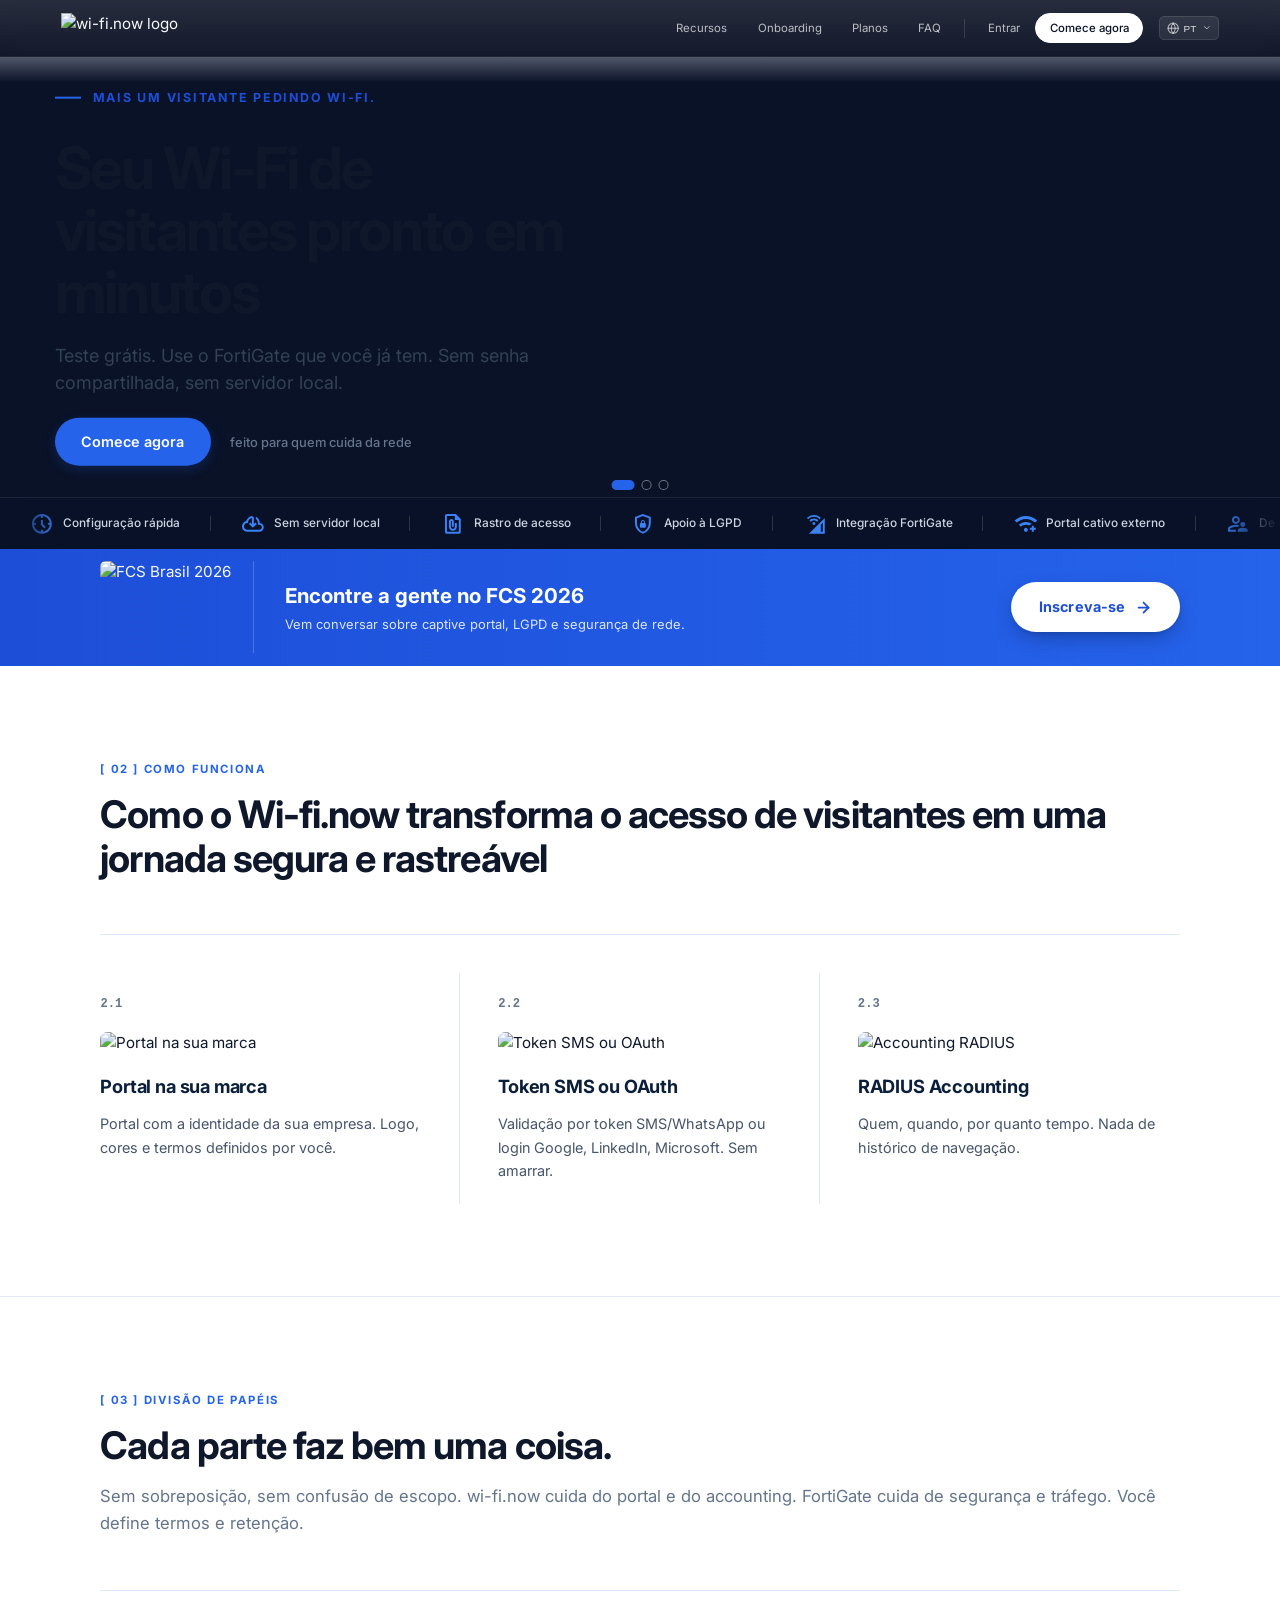
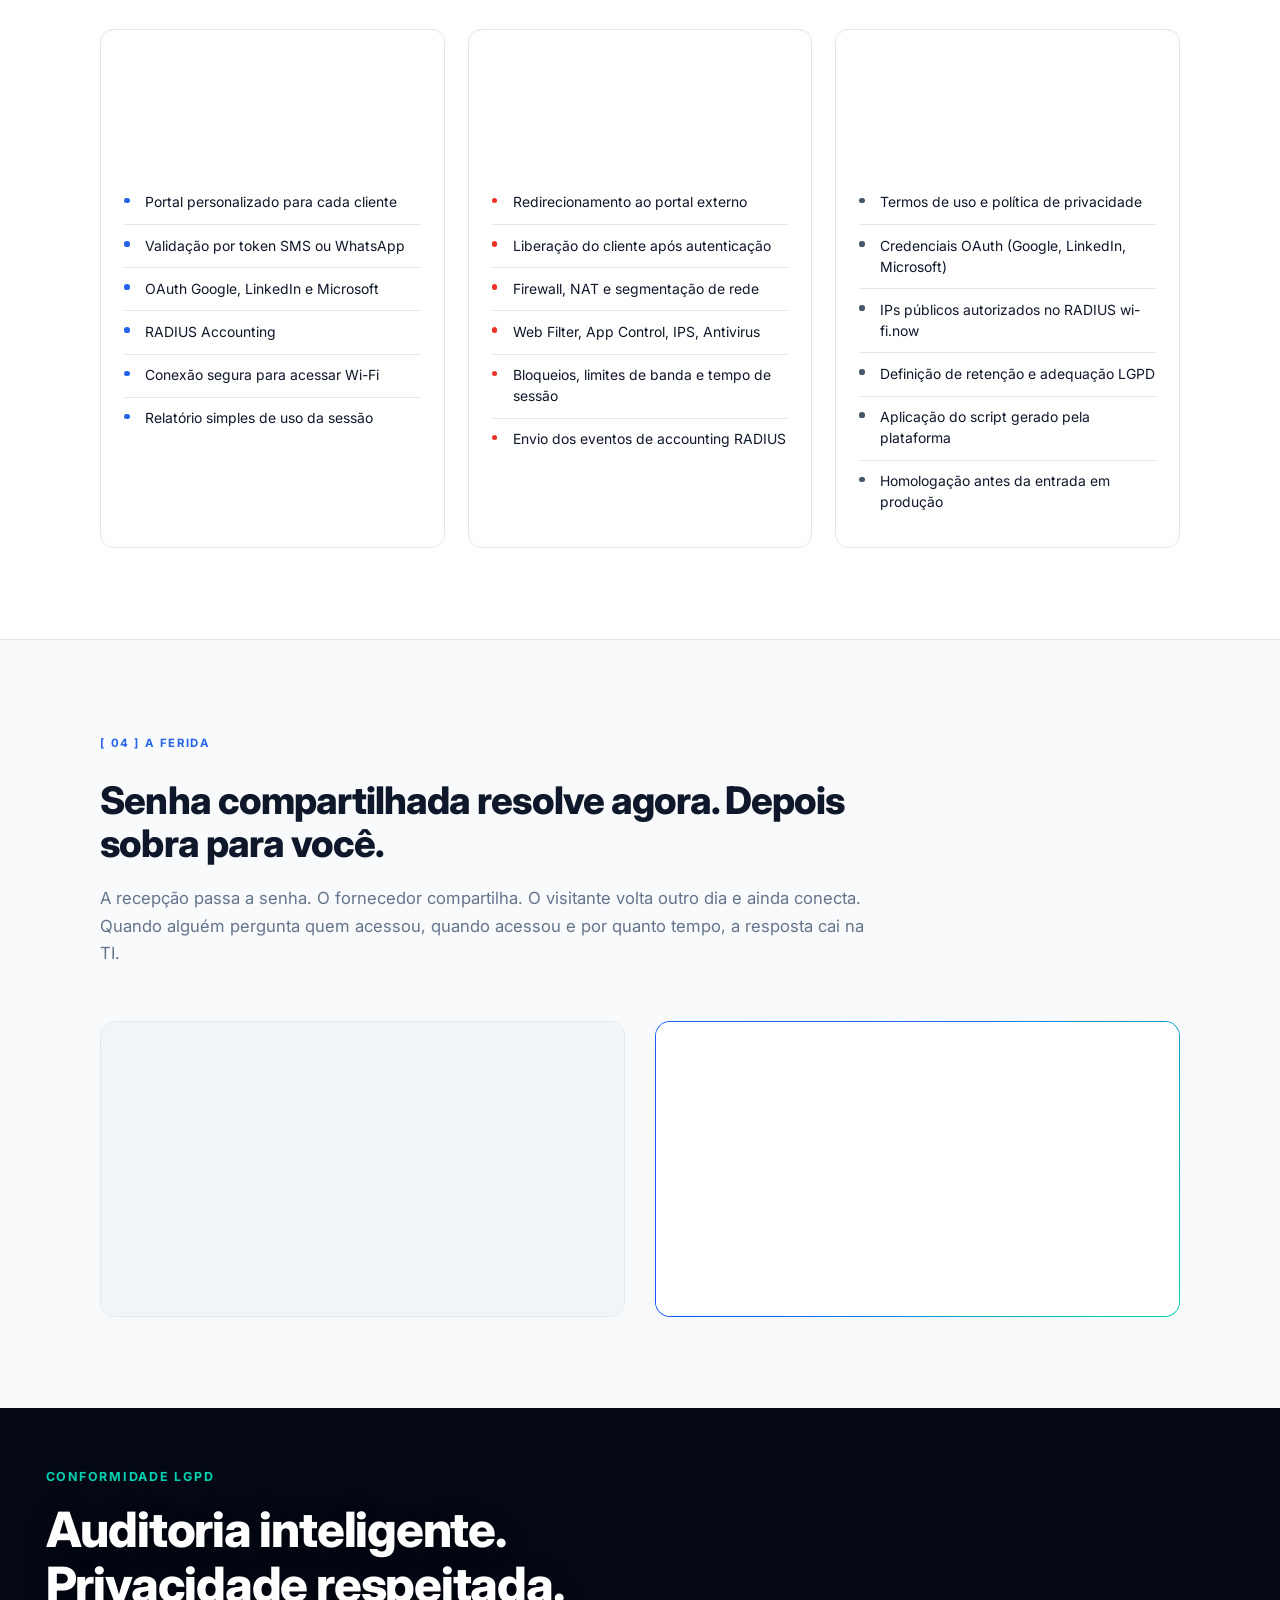
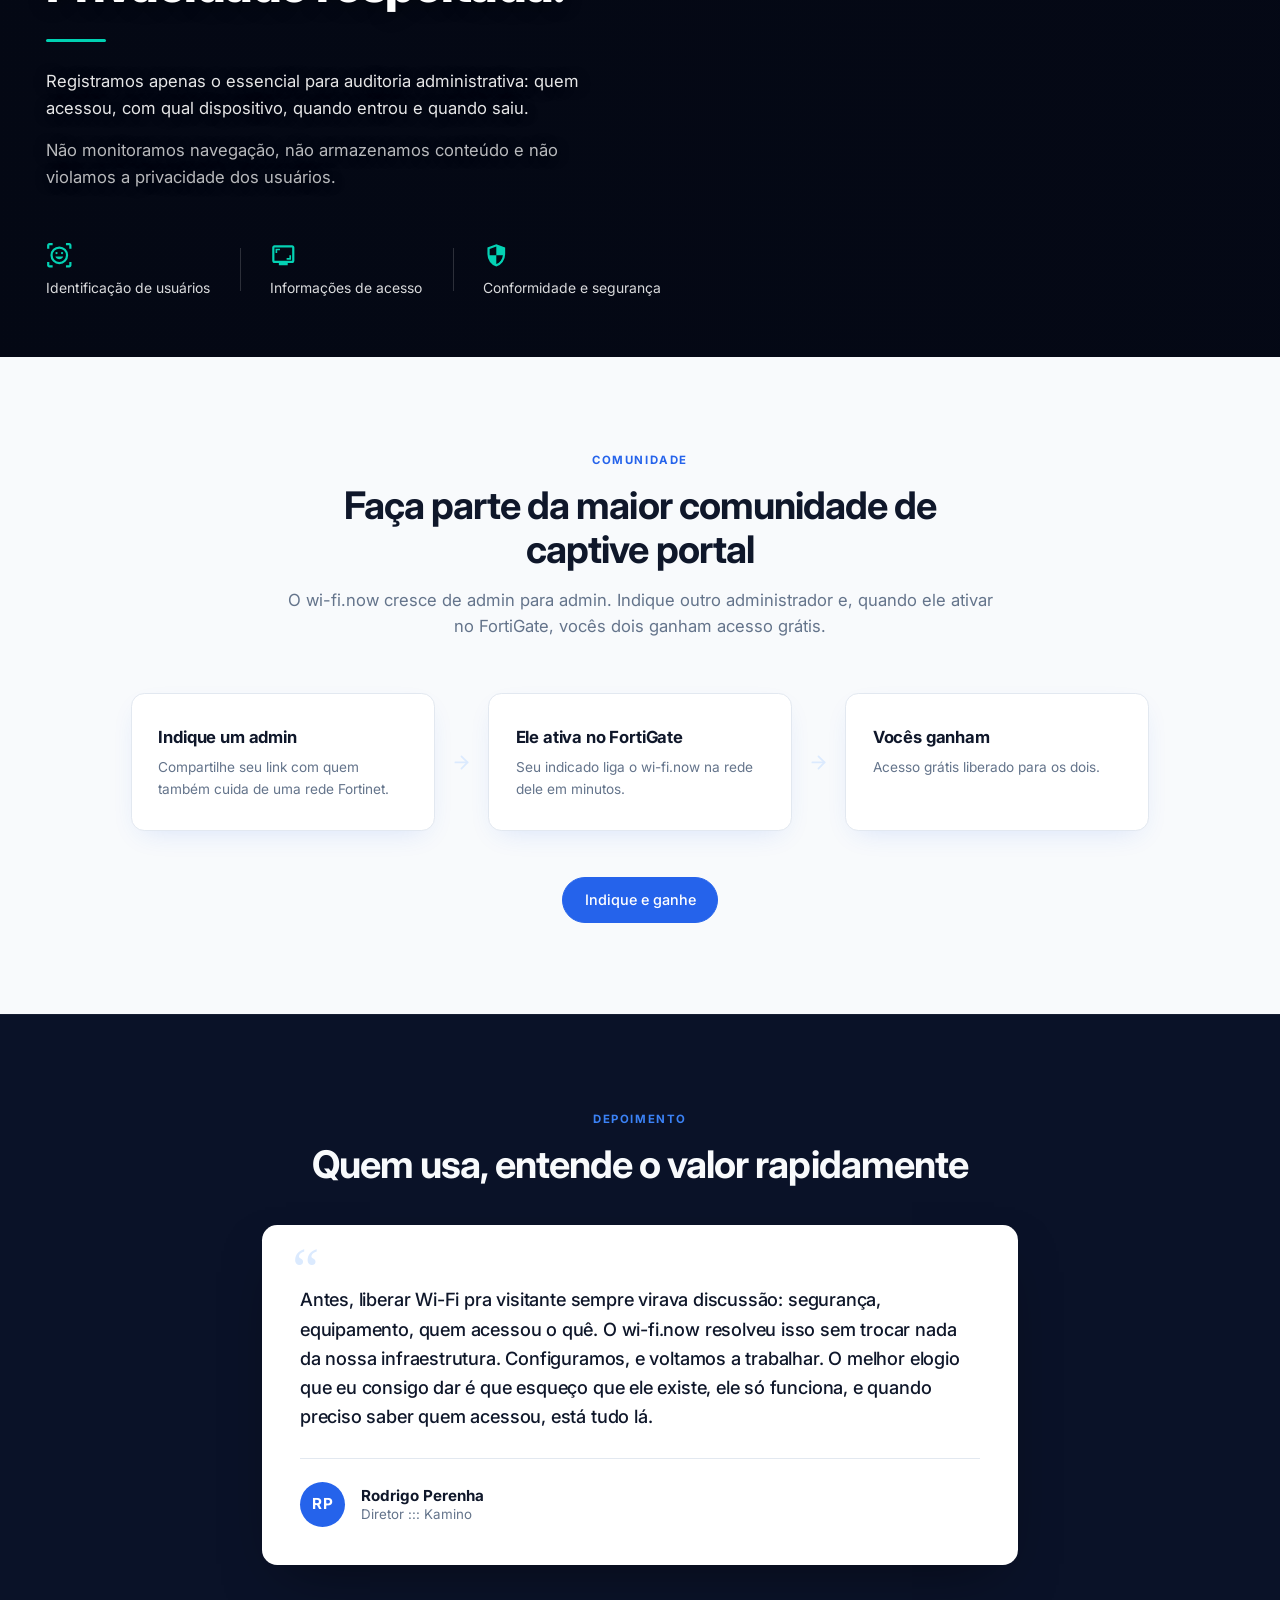
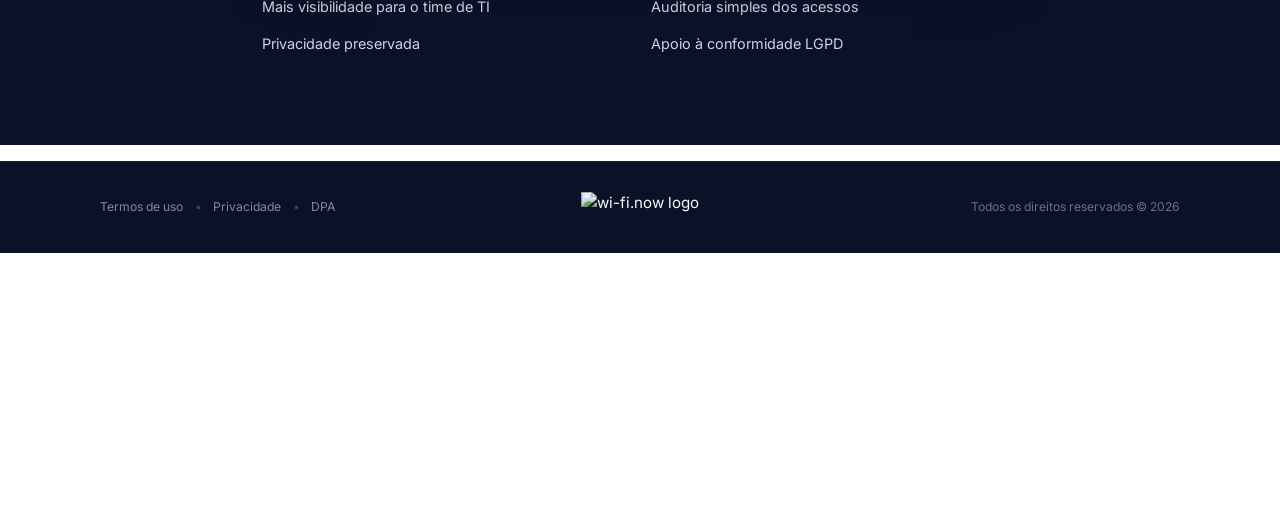
==== commit e278754b: "Atualização de idioma" ====
--- a/index.html
+++ b/index.html
@@ -9,7 +9,6 @@
     <link rel="canonical" href="https://wi-fi.now/">
     <meta name="robots" content="index, follow">
     <meta name="author" content="wi-fi.now">
-    <meta name="language" content="pt-BR">
     <meta name="theme-color" content="#0b0f19">
     <link rel="icon" type="image/svg+xml" href="https://pub-21cf2b2af6f342faa0b7a83a6c5e7815.r2.dev/logowi-finow.svg">
     <!-- Open Graph / compartilhamento em redes e WhatsApp -->
@@ -43,31 +42,43 @@
       "description": "Captive portal externo para FortiGate: Wi-Fi de visitantes com validação por token SMS, WhatsApp ou OAuth e accounting RADIUS, com apoio à LGPD e ao Marco Civil da Internet."
     }
     </script>
-    <link rel="stylesheet" href="styles.css?v=88">
+    <link rel="preconnect" href="https://pub-21cf2b2af6f342faa0b7a83a6c5e7815.r2.dev" crossorigin>
+    <link rel="preconnect" href="https://fonts.googleapis.com">
+    <link rel="preconnect" href="https://fonts.gstatic.com" crossorigin>
+    <link rel="dns-prefetch" href="https://pub-21cf2b2af6f342faa0b7a83a6c5e7815.r2.dev">
+    <link rel="stylesheet" href="styles.css?v=90">
     <link href="https://fonts.googleapis.com/css2?family=Inter:wght@400;500;600;700;800&display=swap" rel="stylesheet">
 </head>
 <body>
     <!-- Navbar -->
     <nav class="navbar">
         <div class="container nav-container">
-            <a href="#" class="logo">
+            <a href="index.html" class="logo">
                 <img src="https://pub-21cf2b2af6f342faa0b7a83a6c5e7815.r2.dev/logowi-finow.svg" alt="wi-fi.now logo">
             </a>
-            <!-- <a href="fabio.html" class="nav-fabio">Fabio</a> -->
             <div class="nav-right">
-                <div class="nav-links">
-                    <a href="recursos.html">Recursos</a>
-                    <a href="como-funciona.html">Onboarding</a>
-                    <a href="planos.html">Planos</a>
-                    <a href="faq.html">FAQ</a>
-                    <a href="#" class="nav-mobile-login">Entrar</a>
+                <div class="nav-links" id="nav-links">
+                    <a href="recursos.html" data-i18n="header.recursos">Recursos</a>
+                    <a href="como-funciona.html" data-i18n="header.onboarding">Onboarding</a>
+                    <a href="planos.html" data-i18n="header.planos">Planos</a>
+                    <a href="faq.html" data-i18n="header.faq">FAQ</a>
+                    <a href="#" class="nav-mobile-login" data-i18n="header.nav_mobile_login">Entrar</a>
                 </div>
                 <span class="nav-divider"></span>
                 <div class="nav-actions">
-                    <a href="#" class="login-link">Entrar</a>
-                    <a href="#" class="btn btn-pill">Comece agora</a>
-                </div>
-                <button type="button" class="nav-toggle" aria-label="Abrir menu" aria-expanded="false">
+                    <a href="#" class="login-link" data-i18n="header.entrar">Entrar</a>
+                    <a href="#" class="btn btn-pill" data-i18n="header.comece_agora">Comece agora</a>
+                    <div class="language-selector-wrap">
+                        <svg class="language-selector-icon" xmlns="http://www.w3.org/2000/svg" width="15" height="15" viewBox="0 0 24 24" fill="none" stroke="currentColor" stroke-width="2" stroke-linecap="round" stroke-linejoin="round" aria-hidden="true"><circle cx="12" cy="12" r="10"></circle><line x1="2" y1="12" x2="22" y2="12"></line><path d="M12 2a15.3 15.3 0 0 1 4 10 15.3 15.3 0 0 1-4 10 15.3 15.3 0 0 1-4-10 15.3 15.3 0 0 1 4-10z"></path></svg>
+                        <select id="language-selector" class="language-selector" aria-label="Selecionar idioma">
+                            <option value="pt">PT</option>
+                            <option value="es">ES</option>
+                            <option value="en">EN</option>
+                        </select>
+                        <svg class="language-selector-caret" xmlns="http://www.w3.org/2000/svg" width="12" height="12" viewBox="0 0 24 24" fill="none" stroke="currentColor" stroke-width="2.5" stroke-linecap="round" stroke-linejoin="round" aria-hidden="true"><polyline points="6 9 12 15 18 9"></polyline></svg>
+                    </div>
+                </div>
+                <button type="button" class="nav-toggle" aria-label="Abrir menu" aria-expanded="false" aria-controls="nav-links">
                     <span></span>
                     <span></span>
                     <span></span>
@@ -84,12 +95,12 @@
             <div class="hero-slide active" style="background-image: url('https://pub-21cf2b2af6f342faa0b7a83a6c5e7815.r2.dev/escritorio.jpg');">
                 <div class="hero-carousel-overlay"></div>
                 <div class="hero-content">
-                    <span class="hero-eyebrow">Mais um visitante pedindo Wi-Fi.</span>
-                    <h1 class="hero-title">Seu Wi-Fi de visitantes pronto<br>em <span class="text-teal">minutos</span></h1>
-                    <p class="hero-subtitle">Teste grátis. Use o FortiGate que você já tem. Sem senha compartilhada, sem servidor local.</p>
+                    <span class="hero-eyebrow" data-i18n="hero.slide1.eyebrow">Mais um visitante pedindo Wi-Fi.</span>
+                    <h1 class="hero-title" data-i18n="hero.slide1.titulo">Seu Wi-Fi de visitantes pronto<br>em <span class="text-teal">minutos</span></h1>
+                    <p class="hero-subtitle" data-i18n="hero.slide1.subtitulo">Teste grátis. Use o FortiGate que você já tem. Sem senha compartilhada, sem servidor local.</p>
                     <div class="hero-action-group">
-                        <a href="#" class="btn-hero-main">Comece agora</a>
-                        <span class="hero-hint">feito para quem cuida da rede</span>
+                        <a href="#" class="btn-hero-main" data-i18n="hero.cta">Comece agora</a>
+                        <span class="hero-hint" data-i18n="hero.slide1.hint">feito para quem cuida da rede</span>
                     </div>
                 </div>
             </div>
@@ -98,12 +109,12 @@
             <div class="hero-slide" style="background-image: url('https://pub-21cf2b2af6f342faa0b7a83a6c5e7815.r2.dev/wifirecp%C3%A7%C3%A3o.jpg');">
                 <div class="hero-carousel-overlay"></div>
                 <div class="hero-content">
-                    <span class="hero-eyebrow">Senha compartilhada resolve agora. Depois sobra para você.</span>
-                    <h1 class="hero-title">Saia do improviso<br>antes que vire <span class="text-teal">problema</span></h1>
-                    <p class="hero-subtitle">Coloque o acesso de visitantes no fluxo certo: portal, identificação e registro de sessão, direto no FortiGate que você já conhece.</p>
+                    <span class="hero-eyebrow" data-i18n="hero.slide2.eyebrow">Senha compartilhada resolve agora. Depois sobra para você.</span>
+                    <h1 class="hero-title" data-i18n="hero.slide2.titulo">Saia do improviso<br>antes que vire <span class="text-teal">problema</span></h1>
+                    <p class="hero-subtitle" data-i18n="hero.slide2.subtitulo">Coloque o acesso de visitantes no fluxo certo: portal, identificação e registro de sessão, direto no FortiGate que você já conhece.</p>
                     <div class="hero-action-group">
-                        <a href="#" class="btn-hero-main">Comece agora</a>
-                        <span class="hero-hint">simples para quem vive rede todos os dias</span>
+                        <a href="#" class="btn-hero-main" data-i18n="hero.cta">Comece agora</a>
+                        <span class="hero-hint" data-i18n="hero.slide2.hint">simples para quem vive rede todos os dias</span>
                     </div>
                 </div>
             </div>
@@ -112,12 +123,12 @@
             <div class="hero-slide" style="background-image: url('https://pub-21cf2b2af6f342faa0b7a83a6c5e7815.r2.dev/ti.jpg');">
                 <div class="hero-carousel-overlay"></div>
                 <div class="hero-content">
-                    <span class="hero-eyebrow">Solução cara demais também é problema.</span>
-                    <h1 class="hero-title">Wi-Fi de visitantes,<br>de <span class="text-teal">admin para admin</span></h1>
-                    <p class="hero-subtitle">Feito para resolver uma dor comum de quem usa FortiGate, com simplicidade, preço acessível e comunidade em volta.</p>
+                    <span class="hero-eyebrow" data-i18n="hero.slide3.eyebrow">Solução cara demais também é problema.</span>
+                    <h1 class="hero-title" data-i18n="hero.slide3.titulo">Wi-Fi de visitantes,<br>de <span class="text-teal">admin para admin</span></h1>
+                    <p class="hero-subtitle" data-i18n="hero.slide3.subtitulo">Feito para resolver uma dor comum de quem usa FortiGate, com simplicidade, preço acessível e comunidade em volta.</p>
                     <div class="hero-action-group">
-                        <a href="planos.html" class="btn-hero-main">Ver planos</a>
-                        <span class="hero-hint">uma solução do tamanho da dor</span>
+                        <a href="planos.html" class="btn-hero-main" data-i18n="hero.slide3.cta">Ver planos</a>
+                        <span class="hero-hint" data-i18n="hero.slide3.hint">uma solução do tamanho da dor</span>
                     </div>
                 </div>
             </div>
@@ -242,11 +253,11 @@
         <div class="container banner-container">
             <div class="banner-left">
                 <div class="fcs-logo">
-                    <img src="https://pub-21cf2b2af6f342faa0b7a83a6c5e7815.r2.dev/ChatGPT%20Image%2018%20de%20mai.%20de%202026%2C%2016_57_42%20(1).png" alt="FCS Brasil 2026" class="fcs-logo-img">
+                    <img src="https://pub-21cf2b2af6f342faa0b7a83a6c5e7815.r2.dev/ChatGPT%20Image%2018%20de%20mai.%20de%202026%2C%2016_57_42%20(1).png" alt="FCS Brasil 2026" class="fcs-logo-img" loading="lazy" decoding="async">
                 </div>
                 <div class="banner-text">
-                    <h2>Encontre a gente no FCS 2026</h2>
-                    <p>Conheça o Wi-fi.now e veja como modernizar o acesso Wi-Fi para visitantes.</p>
+                    <h2 data-i18n="banner_fcs.titulo">Encontre a gente no FCS 2026</h2>
+                    <p data-i18n="banner_fcs.descricao">Conheça o Wi-fi.now e veja como modernizar o acesso Wi-Fi para visitantes.</p>
                 </div>
             </div>
             <a href="#" class="btn-cta">
@@ -269,21 +280,21 @@
             <div class="ln-pillars-grid">
                 <div class="ln-pillar">
                     <span class="ln-pillar-num">2.1</span>
-                    <img src="https://pub-21cf2b2af6f342faa0b7a83a6c5e7815.r2.dev/imag.png" alt="Portal na sua marca" class="pillar-image">
-                    <h3>Portal na sua marca</h3>
-                    <p>Portal com a identidade da sua empresa. Logo, cores e termos definidos por você.</p>
+                    <img src="https://pub-21cf2b2af6f342faa0b7a83a6c5e7815.r2.dev/imag.png" alt="Portal na sua marca" class="pillar-image" loading="lazy" decoding="async">
+                    <h3 data-i18n="pilares.portal_marca">Portal na sua marca</h3>
+                    <p data-i18n="pilares.portal_marca_desc">Portal com a identidade da sua empresa. Logo, cores e termos definidos por você.</p>
                 </div>
                 <div class="ln-pillar">
                     <span class="ln-pillar-num">2.2</span>
-                    <img src="https://pub-21cf2b2af6f342faa0b7a83a6c5e7815.r2.dev/linkedi.png" alt="Token SMS ou OAuth" class="pillar-image">
-                    <h3>Token SMS ou OAuth</h3>
-                    <p>Validação por token SMS/WhatsApp ou login Google, LinkedIn, Microsoft. Sem amarrar.</p>
+                    <img src="https://pub-21cf2b2af6f342faa0b7a83a6c5e7815.r2.dev/linkedi.png" alt="Token SMS ou OAuth" class="pillar-image" loading="lazy" decoding="async">
+                    <h3 data-i18n="pilares.token_auth">Token SMS ou OAuth</h3>
+                    <p data-i18n="pilares.token_auth_desc">Validação por token SMS/WhatsApp ou login Google, LinkedIn, Microsoft. Sem amarrar.</p>
                 </div>
                 <div class="ln-pillar">
                     <span class="ln-pillar-num">2.3</span>
-                    <img src="https://pub-21cf2b2af6f342faa0b7a83a6c5e7815.r2.dev/radius.png" alt="Accounting RADIUS" class="pillar-image">
-                    <h3>RADIUS Accounting</h3>
-                    <p>Quem, quando, por quanto tempo. Nada de histórico de navegação.</p>
+                    <img src="https://pub-21cf2b2af6f342faa0b7a83a6c5e7815.r2.dev/radius.png" alt="Accounting RADIUS" class="pillar-image" loading="lazy" decoding="async">
+                    <h3 data-i18n="pilares.radius">RADIUS Accounting</h3>
+                    <p data-i18n="pilares.radius_desc">Quem, quando, por quanto tempo. Nada de histórico de navegação.</p>
                 </div>
             </div>
         </div>
@@ -293,59 +304,59 @@
     <section class="ln-resp">
         <div class="container">
             <div class="ln-section-head">
-                <span class="ln-eyebrow">[ 03 ] DIVISÃO DE PAPÉIS</span>
-                <h2>Cada parte faz bem uma coisa.</h2>
-                <p>Sem sobreposição, sem confusão de escopo. wi-fi.now cuida do portal e do accounting. FortiGate cuida de segurança e tráfego. Você define termos e retenção.</p>
+                <span class="ln-eyebrow" data-i18n="resp.eyebrow">[ 03 ] DIVISÃO DE PAPÉIS</span>
+                <h2 data-i18n="resp.titulo">Cada parte faz bem uma coisa.</h2>
+                <p data-i18n="resp.descricao">Sem sobreposição, sem confusão de escopo. wi-fi.now cuida do portal e do accounting. FortiGate cuida de segurança e tráfego. Você define termos e retenção.</p>
             </div>
             <div class="ln-resp-grid">
                 <div class="ln-resp-col ln-resp-col-wifi">
                     <div class="ln-resp-header">
-                        <span class="ln-resp-eyebrow">Plataforma</span>
-                        <h3 class="ln-resp-name">wi-fi.now</h3>
-                        <p class="ln-resp-tag">Portal de autenticação e accounting da sessão.</p>
+                        <span class="ln-resp-eyebrow" data-i18n="resp.wifi.label">Plataforma</span>
+                        <h3 class="ln-resp-name" data-i18n="resp.wifi.name">wi-fi.now</h3>
+                        <p class="ln-resp-tag" data-i18n="resp.wifi.tag">Portal de autenticação e accounting da sessão.</p>
                     </div>
                     <div class="ln-resp-body">
                         <ul>
-                            <li>Portal personalizado para cada cliente</li>
-                            <li>Validação por token SMS ou WhatsApp</li>
-                            <li>OAuth Google, LinkedIn e Microsoft</li>
-                            <li>RADIUS Accounting</li>
-                            <li>Conexão segura para acessar Wi-Fi</li>
-                            <li>Relatório simples de uso da sessão</li>
+                            <li data-i18n="resp.wifi.item1">Portal personalizado para cada cliente</li>
+                            <li data-i18n="resp.wifi.item2">Validação por token SMS ou WhatsApp</li>
+                            <li data-i18n="resp.wifi.item3">OAuth Google, LinkedIn e Microsoft</li>
+                            <li data-i18n="resp.wifi.item4">RADIUS Accounting</li>
+                            <li data-i18n="resp.wifi.item5">Conexão segura para acessar Wi-Fi</li>
+                            <li data-i18n="resp.wifi.item6">Relatório simples de uso da sessão</li>
                         </ul>
                     </div>
                 </div>
                 <div class="ln-resp-col ln-resp-col-forti">
                     <div class="ln-resp-header">
-                        <span class="ln-resp-eyebrow">Firewall</span>
-                        <h3 class="ln-resp-name">FortiGate</h3>
-                        <p class="ln-resp-tag">Controle de acesso, segurança e políticas de tráfego.</p>
+                        <span class="ln-resp-eyebrow" data-i18n="resp.forti.label">Firewall</span>
+                        <h3 class="ln-resp-name" data-i18n="resp.forti.name">FortiGate</h3>
+                        <p class="ln-resp-tag" data-i18n="resp.forti.tag">Controle de acesso, segurança e políticas de tráfego.</p>
                     </div>
                     <div class="ln-resp-body">
                         <ul>
-                            <li>Redirecionamento ao portal externo</li>
-                            <li>Liberação do cliente após autenticação</li>
-                            <li>Firewall, NAT e segmentação de rede</li>
-                            <li>Web Filter, App Control, IPS, Antivirus</li>
-                            <li>Bloqueios, limites de banda e tempo de sessão</li>
-                            <li>Envio dos eventos de accounting RADIUS</li>
+                            <li data-i18n="resp.forti.item1">Redirecionamento ao portal externo</li>
+                            <li data-i18n="resp.forti.item2">Liberação do cliente após autenticação</li>
+                            <li data-i18n="resp.forti.item3">Firewall, NAT e segmentação de rede</li>
+                            <li data-i18n="resp.forti.item4">Web Filter, App Control, IPS, Antivirus</li>
+                            <li data-i18n="resp.forti.item5">Bloqueios, limites de banda e tempo de sessão</li>
+                            <li data-i18n="resp.forti.item6">Envio dos eventos de accounting RADIUS</li>
                         </ul>
                     </div>
                 </div>
                 <div class="ln-resp-col ln-resp-col-you">
                     <div class="ln-resp-header">
-                        <span class="ln-resp-eyebrow">Cliente</span>
-                        <h3 class="ln-resp-name">Você</h3>
-                        <p class="ln-resp-tag">Política, identidade e conformidade do ambiente.</p>
+                        <span class="ln-resp-eyebrow" data-i18n="resp.you.label">Cliente</span>
+                        <h3 class="ln-resp-name" data-i18n="resp.you.name">Você</h3>
+                        <p class="ln-resp-tag" data-i18n="resp.you.tag">Política, identidade e conformidade do ambiente.</p>
                     </div>
                     <div class="ln-resp-body">
                         <ul>
-                            <li>Termos de uso e política de privacidade</li>
-                            <li>Credenciais OAuth (Google, LinkedIn, Microsoft)</li>
-                            <li>IPs públicos autorizados no RADIUS wi-fi.now</li>
-                        <li>Definição de retenção e adequação LGPD</li>
-                            <li>Aplicação do script gerado pela plataforma</li>
-                            <li>Homologação antes da entrada em produção</li>
+                            <li data-i18n="resp.you.item1">Termos de uso e política de privacidade</li>
+                            <li data-i18n="resp.you.item2">Credenciais OAuth (Google, LinkedIn, Microsoft)</li>
+                            <li data-i18n="resp.you.item3">IPs públicos autorizados no RADIUS wi-fi.now</li>
+                        <li data-i18n="resp.you.item4">Definição de retenção e adequação LGPD</li>
+                            <li data-i18n="resp.you.item5">Aplicação do script gerado pela plataforma</li>
+                            <li data-i18n="resp.you.item6">Homologação antes da entrada em produção</li>
                         </ul>
                     </div>
                 </div>
@@ -357,9 +368,9 @@
     <section class="ln-approach">
         <div class="container">
             <div class="ln-section-head-left">
-                <span class="ln-eyebrow">[ 04 ] A FERIDA</span>
-                <h2>Senha compartilhada resolve agora.<br>Depois <span class="text-teal">sobra para você.</span></h2>
-                <p class="section-desc">A recepção passa a senha. O fornecedor compartilha. O visitante volta outro dia e ainda conecta. Quando alguém pergunta quem acessou, quando acessou e por quanto tempo, a resposta cai na TI.</p>
+                <span class="ln-eyebrow" data-i18n="approach.eyebrow">[ 04 ] A FERIDA</span>
+                <h2 data-i18n="approach.titulo">Senha compartilhada resolve agora.<br>Depois <span class="text-teal">sobra para você.</span></h2>
+                <p class="section-desc" data-i18n="approach.descricao">A recepção passa a senha. O fornecedor compartilha. O visitante volta outro dia e ainda conecta. Quando alguém pergunta quem acessou, quando acessou e por quanto tempo, a resposta cai na TI.</p>
             </div>
 
             <div class="approach-grid">
@@ -367,7 +378,7 @@
                 <div class="approach-card common-way">
                     <!-- Placeholder de imagem 16:9 (substituir o src depois) -->
                     <div class="approach-media">
-                        <img src="https://pub-21cf2b2af6f342faa0b7a83a6c5e7815.r2.dev/layout%202.jpg" alt="" onerror="this.style.display='none';">
+                        <img src="https://pub-21cf2b2af6f342faa0b7a83a6c5e7815.r2.dev/layout%202.jpg" alt="" loading="lazy" decoding="async" onerror="this.style.display='none';">
                     </div>
                 </div>
 
@@ -375,7 +386,7 @@
                 <div class="approach-card wifi-now-way">
                     <!-- Placeholder de imagem 16:9 (substituir o src depois) -->
                     <div class="approach-media">
-                        <img src="https://pub-21cf2b2af6f342faa0b7a83a6c5e7815.r2.dev/layout1.jpg" alt="" onerror="this.style.display='none';">
+                        <img src="https://pub-21cf2b2af6f342faa0b7a83a6c5e7815.r2.dev/layout1.jpg" alt="" loading="lazy" decoding="async" onerror="this.style.display='none';">
                     </div>
                 </div>
             </div>
@@ -385,36 +396,36 @@
 
     <!-- 5. LGPD / Auditoria transparente (vídeo de fundo) -->
     <section class="ln-video">
-        <video class="ln-video-bg" autoplay muted loop playsinline preload="auto" aria-hidden="true">
+        <video class="ln-video-bg" autoplay muted loop playsinline preload="metadata" aria-hidden="true">
             <source src="https://pub-21cf2b2af6f342faa0b7a83a6c5e7815.r2.dev/d2ddd6e7d724b250442cc6b541d08a4e.mp4" type="video/mp4">
         </video>
         <div class="ln-video-overlay"></div>
         <div class="ln-video-content">
-            <span class="ln-video-eyebrow">
+            <span class="ln-video-eyebrow" data-i18n="lgpd.eyebrow">
                 Conformidade LGPD
             </span>
-            <h2>Auditoria inteligente.<br>Privacidade <span class="ln-video-hl">respeitada.</span></h2>
+            <h2 data-i18n="lgpd.titulo">Auditoria inteligente.<br>Privacidade <span class="ln-video-hl">respeitada.</span></h2>
             <span class="ln-video-divider"></span>
-            <p class="ln-video-lead">Registramos apenas o essencial para auditoria administrativa: <strong>quem acessou, com qual dispositivo, quando entrou e quando saiu.</strong></p>
-            <p class="ln-video-sub">Não monitoramos navegação, não armazenamos conteúdo e não violamos a privacidade dos usuários.</p>
+            <p class="ln-video-lead" data-i18n="lgpd.lead">Registramos apenas o essencial para auditoria administrativa: <strong>quem acessou, com qual dispositivo, quando entrou e quando saiu.</strong></p>
+            <p class="ln-video-sub" data-i18n="lgpd.sub">Não monitoramos navegação, não armazenamos conteúdo e não violamos a privacidade dos usuários.</p>
             <div class="ln-video-features">
                 <div class="ln-video-feature">
                     <span class="ln-video-feature-icon">
                         <svg xmlns="http://www.w3.org/2000/svg" height="28px" viewBox="0 -960 960 960" width="28px" fill="#04D2B4"><path d="M707-707q93 93 93 227t-93 227q-93 93-227 93t-227-93q-93-93-93-227t93-227q93-93 227-93t227 93Zm-57 397q70-70 70-170t-70-170q-70-70-170-70t-170 70q-70 70-70 170t70 170q70 70 170 70t170-70Zm-84-57.5q38-27.5 54-72.5H340q16 45 54 72.5t86 27.5q48 0 86-27.5Zm-214.5-164Q363-520 380-520t28.5-11.5Q420-543 420-560t-11.5-28.5Q397-600 380-600t-28.5 11.5Q340-577 340-560t11.5 28.5Zm200 0Q563-520 580-520t28.5-11.5Q620-543 620-560t-11.5-28.5Q597-600 580-600t-28.5 11.5Q540-577 540-560t11.5 28.5ZM40-720v-120q0-33 23.5-56.5T120-920h120v80H120v120H40ZM240-40H120q-33 0-56.5-23.5T40-120v-120h80v120h120v80Zm480 0v-80h120v-120h80v120q0 33-23.5 56.5T840-40H720Zm120-680v-120H720v-80h120q33 0 56.5 23.5T920-840v120h-80ZM480-480Z"/></svg>
                     </span>
-                    <span class="ln-video-feature-label">Identificação<br>de usuários</span>
+                    <span class="ln-video-feature-label" data-i18n="lgpd.feature1">Identificação<br>de usuários</span>
                 </div>
                 <div class="ln-video-feature">
                     <span class="ln-video-feature-icon">
                         <svg xmlns="http://www.w3.org/2000/svg" height="28px" viewBox="0 -960 960 960" width="28px" fill="#04D2B4"><path d="M600-320h160v-160h-60v100H600v60ZM200-560h60v-100h100v-60H200v160Zm120 440v-80H160q-33 0-56.5-23.5T80-280v-480q0-33 23.5-56.5T160-840h640q33 0 56.5 23.5T880-760v480q0 33-23.5 56.5T800-200H640v80H320ZM160-280h640v-480H160v480Zm0 0v-480 480Z"/></svg>
                     </span>
-                    <span class="ln-video-feature-label">Informações<br>de acesso</span>
+                    <span class="ln-video-feature-label" data-i18n="lgpd.feature2">Informações<br>de acesso</span>
                 </div>
                 <div class="ln-video-feature">
                     <span class="ln-video-feature-icon">
                         <svg xmlns="http://www.w3.org/2000/svg" height="28px" viewBox="0 -960 960 960" width="28px" fill="#04D2B4"><path d="M480-80q-139-35-229.5-159.5T160-516v-244l320-120 320 120v244q0 152-90.5 276.5T480-80Zm0-84q97-30 162-118.5T718-480H480v-315l-240 90v207q0 7 2 18h238v316Z"/></svg>
                     </span>
-                    <span class="ln-video-feature-label">Conformidade<br>e segurança</span>
+                    <span class="ln-video-feature-label" data-i18n="lgpd.feature3">Conformidade<br>e segurança</span>
                 </div>
             </div>
         </div>
@@ -424,14 +435,14 @@
     <section class="ln-flow" style="background-image: url('https://pub-21cf2b2af6f342faa0b7a83a6c5e7815.r2.dev/comunidade.jpg'); background-size: cover; background-position: center;">
         <div class="container">
             <div class="ln-section-head">
-                <span class="ln-eyebrow">Comunidade</span>
-                <h2>Faça parte da maior comunidade de captive portal</h2>
-                <p>O wi-fi.now cresce de admin para admin. Indique outro administrador e, quando ele ativar no FortiGate, vocês dois ganham acesso grátis.</p>
+                <span class="ln-eyebrow" data-i18n="comunidade.eyebrow">Comunidade</span>
+                <h2 data-i18n="comunidade.titulo">Faça parte da maior comunidade de captive portal</h2>
+                <p data-i18n="comunidade.descricao">O wi-fi.now cresce de admin para admin. Indique outro administrador e, quando ele ativar no FortiGate, vocês dois ganham acesso grátis.</p>
             </div>
             <div class="ln-flow-grid">
                 <div class="ln-flow-card">
-                    <h3>Indique um admin</h3>
-                    <p>Compartilhe seu link com quem também cuida de uma rede Fortinet.</p>
+                    <h3 data-i18n="comunidade.passo_1">Indique um admin</h3>
+                    <p data-i18n="comunidade.passo_1_desc">Compartilhe seu link com quem também cuida de uma rede Fortinet.</p>
                 </div>
 
                 <div class="ln-flow-arrow">
@@ -439,8 +450,8 @@
                 </div>
 
                 <div class="ln-flow-card">
-                    <h3>Ele ativa no FortiGate</h3>
-                    <p>Seu indicado liga o wi-fi.now na rede dele em minutos.</p>
+                    <h3 data-i18n="comunidade.passo_2">Ele ativa no FortiGate</h3>
+                    <p data-i18n="comunidade.passo_2_desc">Seu indicado liga o wi-fi.now na rede dele em minutos.</p>
                 </div>
 
                 <div class="ln-flow-arrow">
@@ -448,12 +459,12 @@
                 </div>
 
                 <div class="ln-flow-card">
-                    <h3>Vocês ganham</h3>
-                    <p>Acesso grátis liberado para os dois.</p>
+                    <h3 data-i18n="comunidade.passo_3">Vocês ganham</h3>
+                    <p data-i18n="comunidade.passo_3_desc">Acesso grátis liberado para os dois.</p>
                 </div>
             </div>
             <div class="text-center" style="margin-top: 3rem;">
-                <a href="#" class="btn btn-primary">Indique e ganhe</a>
+                <a href="#" class="btn btn-primary" data-i18n="comunidade.cta">Indique e ganhe</a>
             </div>
         </div>
     </section>
@@ -462,41 +473,41 @@
     <section class="ln-testimonial">
         <div class="container ln-testimonial-container">
             <div class="ln-section-head">
-                <span class="ln-eyebrow">Depoimento</span>
-                <h2>Quem usa, entende o valor rapidamente</h2>
+                <span class="ln-eyebrow" data-i18n="testimonial.eyebrow">Depoimento</span>
+                <h2 data-i18n="testimonial.titulo">Quem usa, entende o valor rapidamente</h2>
             </div>
 
             <figure class="ln-quote-card">
-                <blockquote>Antes, liberar Wi-Fi pra visitante sempre virava discussão: segurança, equipamento, quem acessou o quê. O wi-fi.now resolveu isso sem trocar nada da nossa infraestrutura. Configuramos, e voltamos a trabalhar. O melhor elogio que eu consigo dar é que esqueço que ele existe, ele só funciona, e quando preciso saber quem acessou, está tudo lá.</blockquote>
+                <blockquote data-i18n="testimonial.quote">Antes, liberar Wi-Fi pra visitante sempre virava discussão: segurança, equipamento, quem acessou o quê. O wi-fi.now resolveu isso sem trocar nada da nossa infraestrutura. Configuramos, e voltamos a trabalhar. O melhor elogio que eu consigo dar é que esqueço que ele existe, ele só funciona, e quando preciso saber quem acessou, está tudo lá.</blockquote>
                 <figcaption class="ln-quote-author">
                     <span class="ln-quote-avatar">RP</span>
                     <span class="ln-quote-author-info">
-                        <strong>Rodrigo Perenha</strong>
-                        <span>Diretor ::: Kamino</span>
+                        <strong data-i18n="testimonial.author">Rodrigo Perenha</strong>
+                        <span data-i18n="testimonial.role">Diretor ::: Kamino</span>
                     </span>
                 </figcaption>
             </figure>
 
             <ul class="ln-quote-highlights">
-                <li>
+                <li data-i18n="testimonial.highlight1">
                     <span class="ln-quote-check">
                         <svg xmlns="http://www.w3.org/2000/svg" height="24px" viewBox="0 -960 960 960" width="24px" fill="#3b82f6"><path d="M268-240 42-466l57-56 170 170 56 56-57 56Zm226 0L268-466l56-57 170 170 368-368 56 57-424 424Zm0-226-57-56 198-198 57 56-198 198Z"/></svg>
                     </span>
                     Mais visibilidade para o time de TI
                 </li>
-                <li>
+                <li data-i18n="testimonial.highlight2">
                     <span class="ln-quote-check">
                         <svg xmlns="http://www.w3.org/2000/svg" height="24px" viewBox="0 -960 960 960" width="24px" fill="#3b82f6"><path d="M268-240 42-466l57-56 170 170 56 56-57 56Zm226 0L268-466l56-57 170 170 368-368 56 57-424 424Zm0-226-57-56 198-198 57 56-198 198Z"/></svg>
                     </span>
                     Auditoria simples dos acessos
                 </li>
-                <li>
+                <li data-i18n="testimonial.highlight3">
                     <span class="ln-quote-check">
                         <svg xmlns="http://www.w3.org/2000/svg" height="24px" viewBox="0 -960 960 960" width="24px" fill="#3b82f6"><path d="M268-240 42-466l57-56 170 170 56 56-57 56Zm226 0L268-466l56-57 170 170 368-368 56 57-424 424Zm0-226-57-56 198-198 57 56-198 198Z"/></svg>
                     </span>
                     Privacidade preservada
                 </li>
-                <li>
+                <li data-i18n="testimonial.highlight4">
                     <span class="ln-quote-check">
                         <svg xmlns="http://www.w3.org/2000/svg" height="24px" viewBox="0 -960 960 960" width="24px" fill="#3b82f6"><path d="M268-240 42-466l57-56 170 170 56 56-57 56Zm226 0L268-466l56-57 170 170 368-368 56 57-424 424Zm0-226-57-56 198-198 57 56-198 198Z"/></svg>
                     </span>
@@ -510,19 +521,19 @@
     <footer class="footer">
         <div class="container footer-container">
             <div class="footer-left">
-                <a href="termos.html">Termos</a>
+                <a href="termos.html" data-i18n="footer.termos">Termos</a>
                 <span class="footer-bullet">•</span>
-                <a href="privacidade.html">Privacidade</a>
+                <a href="privacidade.html" data-i18n="footer.privacidade">Privacidade</a>
                 <span class="footer-bullet">•</span>
                 <a href="dpa.html">DPA</a>
             </div>
             <div class="footer-center">
-                <a href="#" class="footer-logo">
-                    <img src="https://pub-21cf2b2af6f342faa0b7a83a6c5e7815.r2.dev/logowi-finow.svg" alt="wi-fi.now logo">
+                <a href="index.html" class="footer-logo">
+                    <img src="https://pub-21cf2b2af6f342faa0b7a83a6c5e7815.r2.dev/logowi-finow.svg" alt="wi-fi.now logo" loading="lazy" decoding="async">
                 </a>
             </div>
             <div class="footer-right">
-                <span class="copyright">Todos os direitos reservados © 2026</span>
+                <span class="copyright" data-i18n="footer.copyright">Todos os direitos reservados © 2026</span>
             </div>
         </div>
     </footer>
@@ -536,6 +547,7 @@
                 navToggle.addEventListener('click', () => {
                     const isOpen = navbar.classList.toggle('nav-open');
                     navToggle.setAttribute('aria-expanded', isOpen ? 'true' : 'false');
+                    navToggle.setAttribute('aria-label', isOpen ? 'Fechar menu' : 'Abrir menu');
                 });
                 // Fecha o menu ao clicar em um link
                 navbar.querySelectorAll('.nav-links a').forEach(link => {
@@ -554,6 +566,7 @@
                 let timer = null;
                 
                 function showSlide(index) {
+                    if (index === currentSlide || !slides[index]) return;
                     slides[currentSlide].classList.remove('active');
                     if (dots.length > currentSlide) {
                         dots[currentSlide].classList.remove('active');
@@ -580,7 +593,7 @@
                 // Add click events to dots
                 dots.forEach(dot => {
                     dot.addEventListener('click', () => {
-                        const index = parseInt(dot.dataset.slide);
+                        const index = parseInt(dot.dataset.slide, 10);
                         showSlide(index);
                         // Don't auto-play after manual click - stays on the selected slide
                         stopAutoPlay();
@@ -598,5 +611,6 @@
     </script>
 
     <script src="modal.js?v=5"></script>
+    <script src="i18n.js"></script>
 </body>
 </html>
--- a/styles.css
+++ b/styles.css
@@ -239,29 +239,6 @@
     color: #fff;
 }
 
-/* Badges */
-.badge {
-    display: inline-block;
-    background-color: rgba(255,255,255,0.06);
-    border: 1px solid rgba(255,255,255,0.08);
-    padding: 0.35rem 0.85rem;
-    border-radius: 1rem;
-    font-size: 0.7rem;
-    font-weight: 600;
-    letter-spacing: 0.08em;
-    margin-bottom: 1.5rem;
-    color: var(--text-muted-2);
-}
-
-.badge-transparent {
-    background-color: transparent;
-    color: var(--primary-light);
-    border: none;
-    padding: 0;
-    font-size: 0.75rem;
-    letter-spacing: 0.1em;
-}
-
 /* Navbar — estilo Linear */
 .navbar {
     padding: 0.85rem 0;
@@ -356,6 +333,66 @@
 }
 
 .login-link:hover {
+    color: #ffffff;
+}
+
+.language-selector-wrap {
+    position: relative;
+    display: inline-flex;
+    align-items: center;
+    background-color: rgba(255, 255, 255, 0.08);
+    border: 1px solid rgba(255, 255, 255, 0.1);
+    border-radius: 0.35rem;
+    transition: background-color 0.15s ease, border-color 0.15s ease;
+}
+
+.language-selector-wrap:hover {
+    background-color: rgba(255, 255, 255, 0.12);
+    border-color: rgba(255, 255, 255, 0.15);
+}
+
+.language-selector-wrap:focus-within {
+    border-color: #3b82f6;
+    background-color: rgba(59, 130, 246, 0.1);
+}
+
+.language-selector-icon {
+    position: absolute;
+    left: 0.47rem;
+    width: 13px;
+    height: 13px;
+    color: rgba(255, 255, 255, 0.65);
+    pointer-events: none;
+}
+
+.language-selector-caret {
+    position: absolute;
+    right: 0.42rem;
+    width: 10px;
+    height: 10px;
+    color: rgba(255, 255, 255, 0.65);
+    pointer-events: none;
+}
+
+.language-selector {
+    -webkit-appearance: none;
+    -moz-appearance: none;
+    appearance: none;
+    padding: 0.34rem 1.36rem 0.34rem 1.57rem;
+    background-color: transparent;
+    border: none;
+    color: rgba(255, 255, 255, 0.85);
+    font-size: 10.5px;
+    font-weight: 500;
+    cursor: pointer;
+}
+
+.language-selector:focus {
+    outline: none;
+}
+
+.language-selector option {
+    background-color: #0a1228;
     color: #ffffff;
 }
 
@@ -680,20 +717,6 @@
     flex-wrap: wrap;
 }
 
-.badge {
-    display: inline-flex;
-    align-items: center;
-    gap: 0.35rem;
-    padding: 0.4rem 0.8rem;
-    background-color: rgba(37, 99, 235, 0.12);
-    border: 1px solid rgba(37, 99, 235, 0.25);
-    border-radius: 0.375rem;
-    font-size: 0.8rem;
-    font-weight: 500;
-    color: #dbeafe;
-    white-space: nowrap;
-}
-
 /* Features Carousel - loop contínuo */
 .features-carousel {
     position: absolute;
@@ -1004,10 +1027,6 @@
 }
 
 .challenge-header::-webkit-details-marker {
-    display: none;
-}
-
-.challenge-header::marker {
     display: none;
 }
 
@@ -2207,6 +2226,7 @@
 
 .footer-bullet {
     color: rgba(255, 255, 255, 0.2);
+    -webkit-user-select: none;
     user-select: none;
 }
 
@@ -3013,7 +3033,6 @@
     line-height: 1.6;
 }
 
-/* Pilares (3 colunas) */
 /* Pilares (3 colunas) */
 .ln-pillars {
     background: #fff;
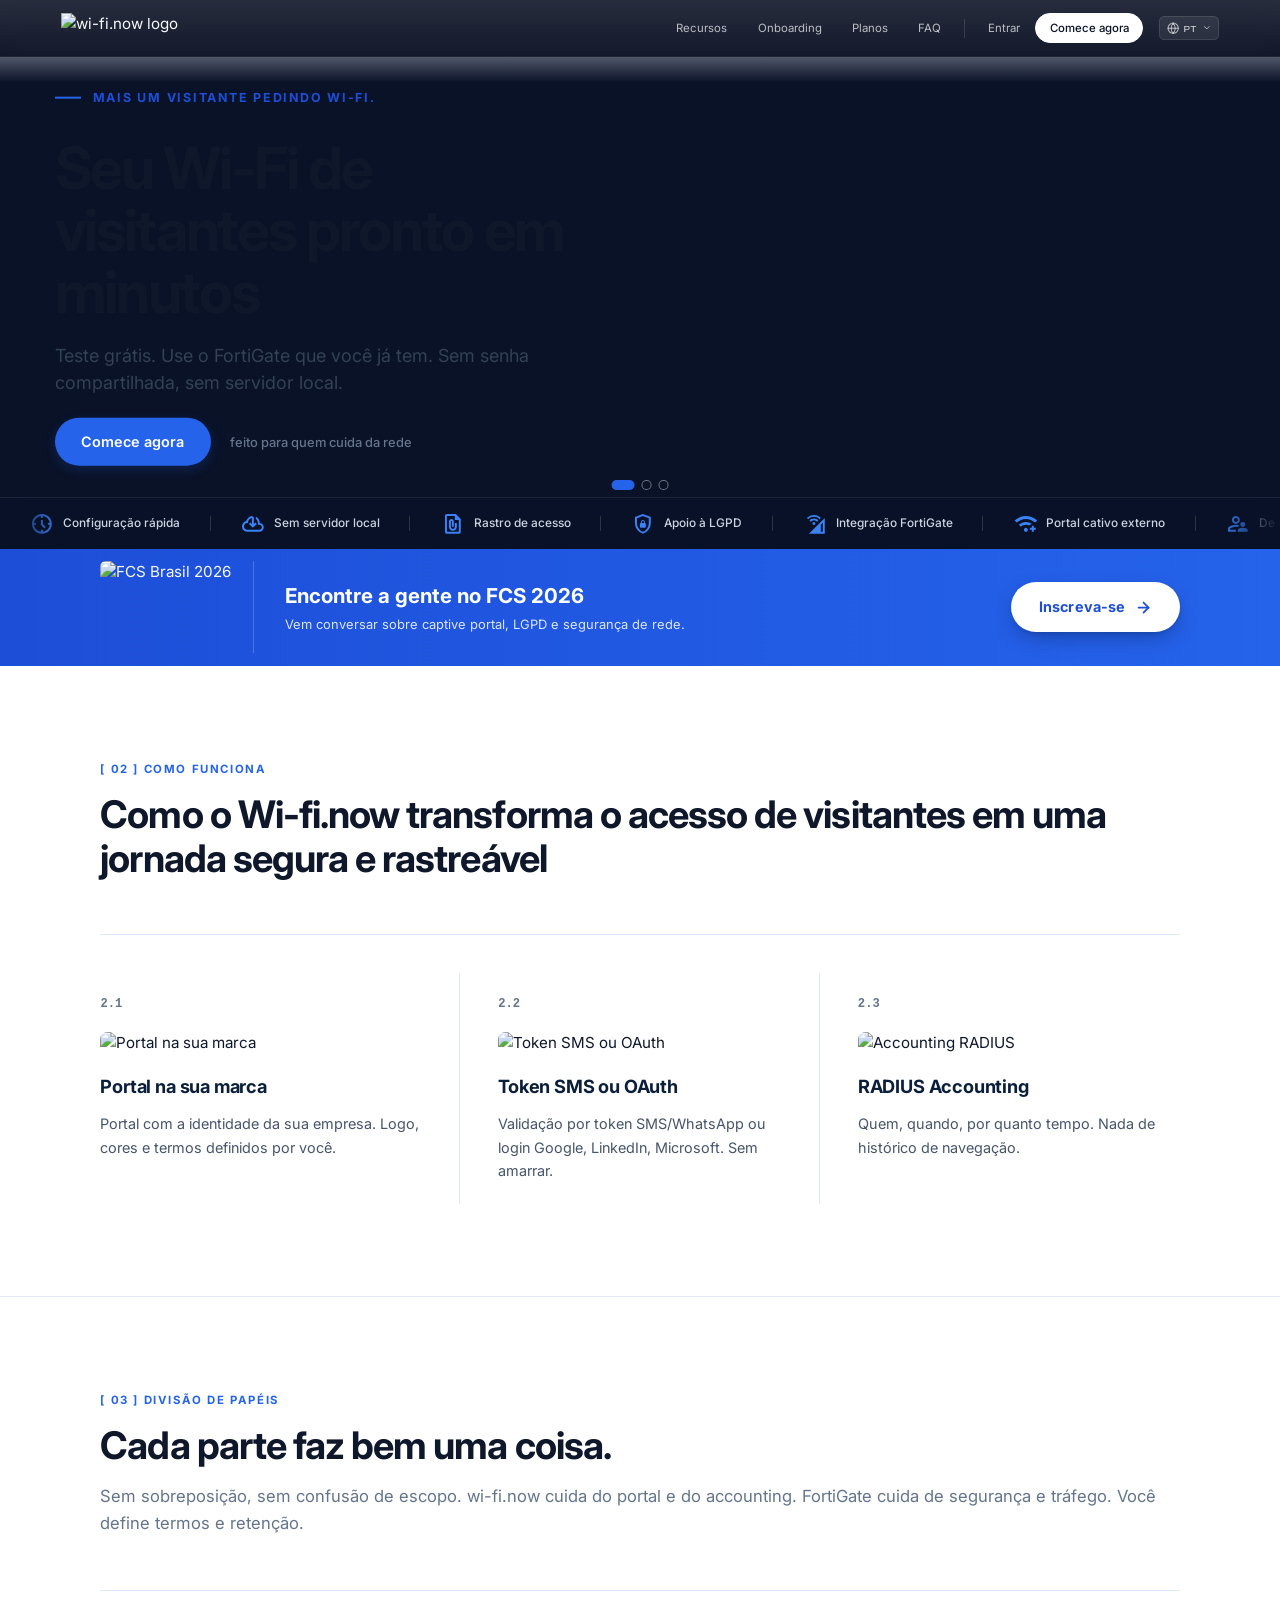
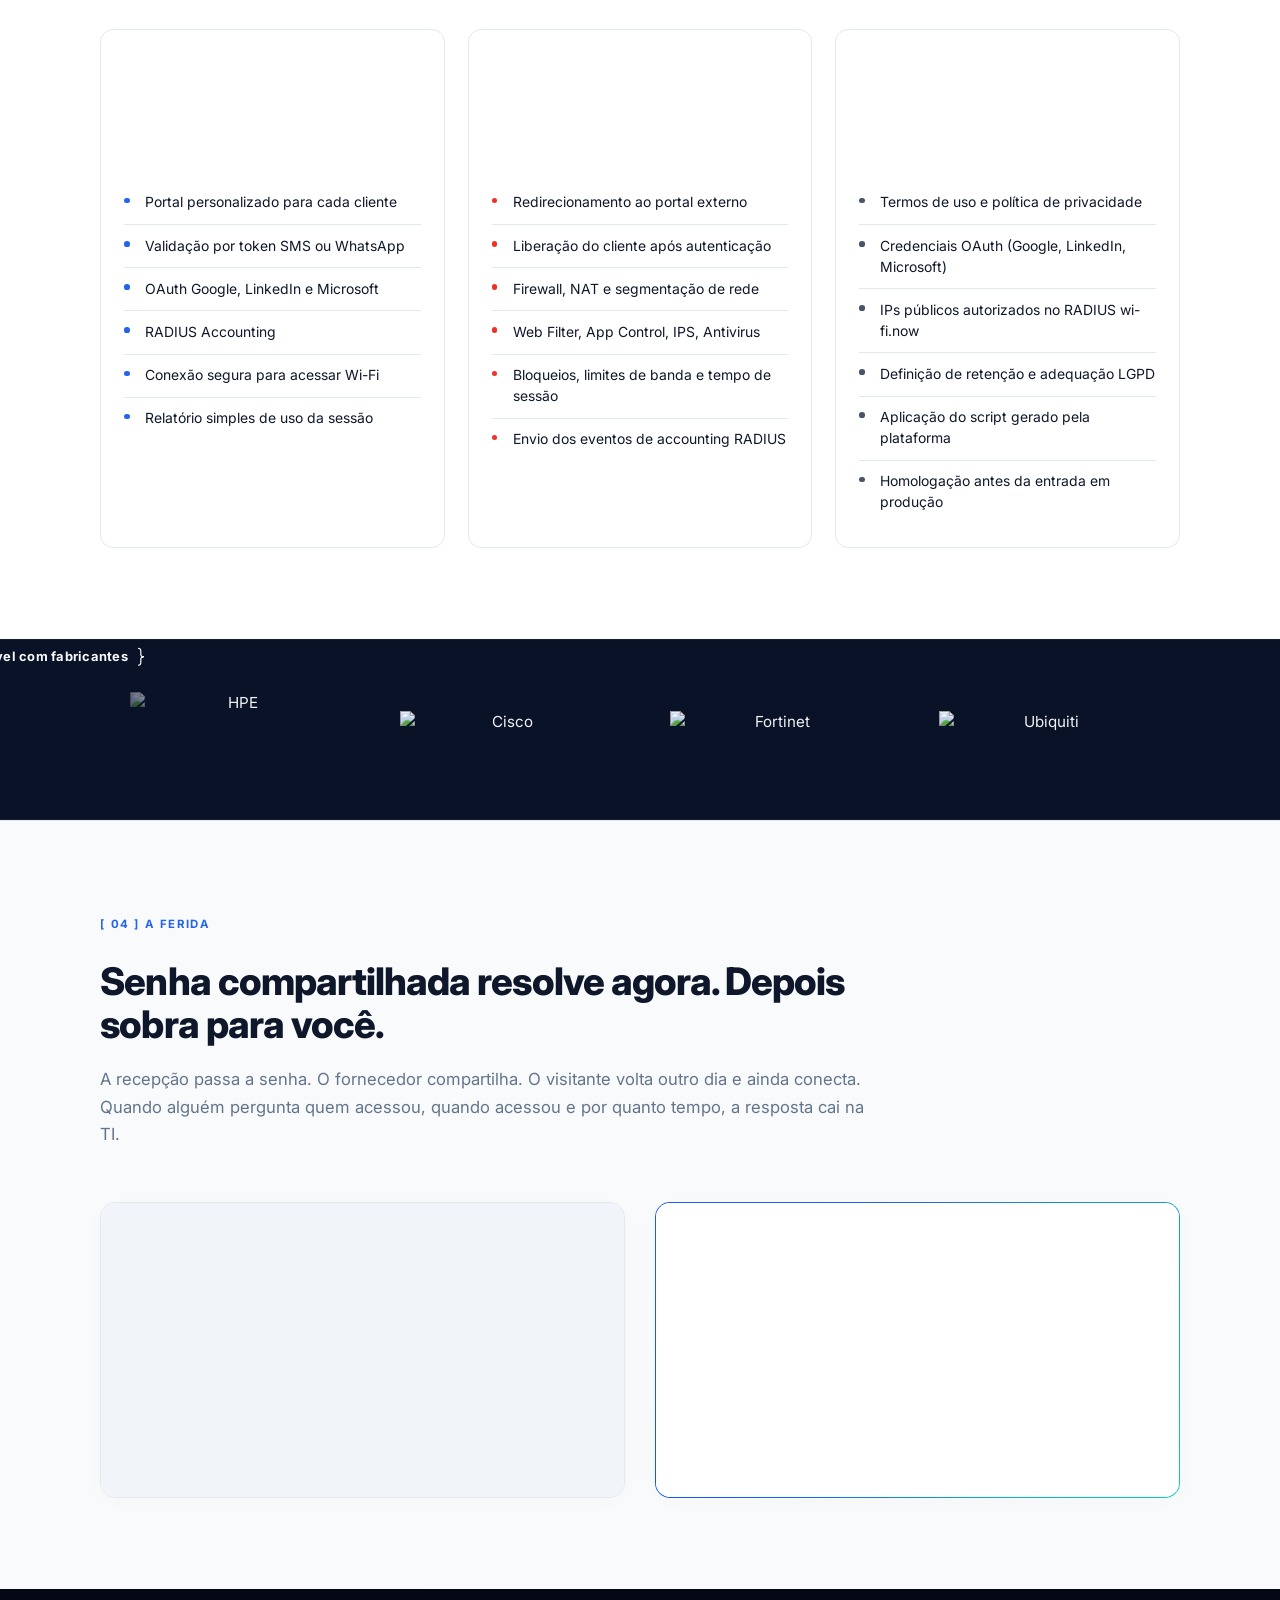
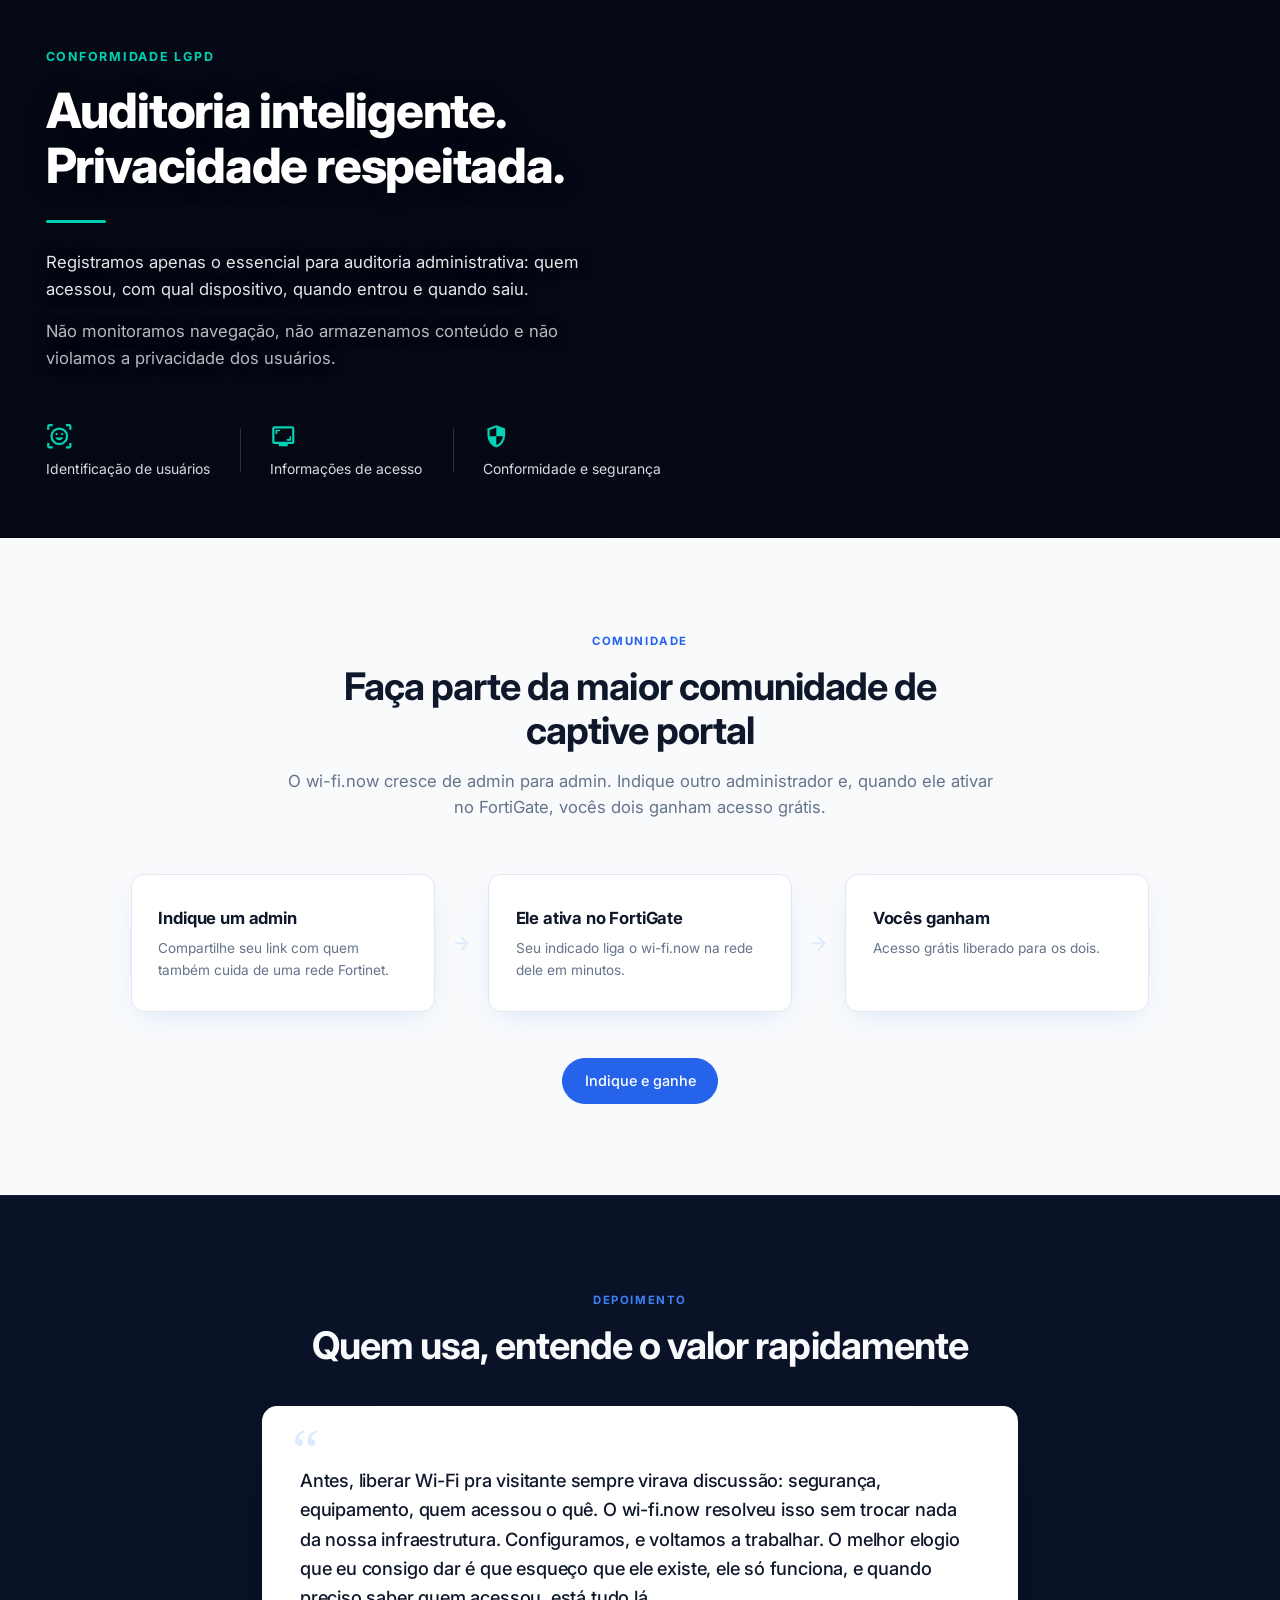
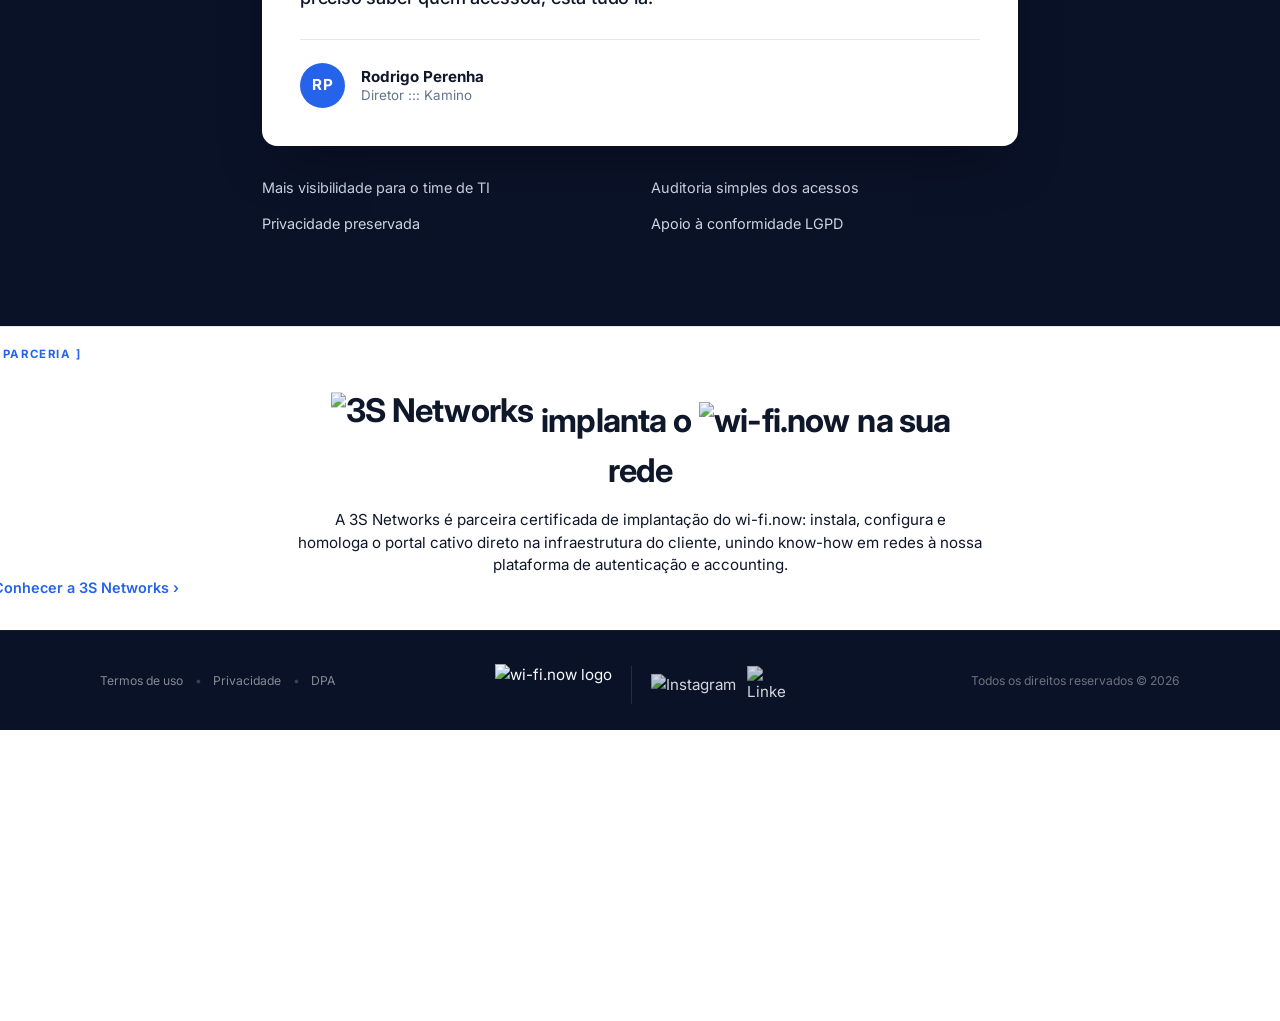
==== commit c9a1b1f2: "Atualização de rodapé, parceria e redes sociais" ====
--- a/index.html
+++ b/index.html
@@ -46,7 +46,7 @@
     <link rel="preconnect" href="https://fonts.googleapis.com">
     <link rel="preconnect" href="https://fonts.gstatic.com" crossorigin>
     <link rel="dns-prefetch" href="https://pub-21cf2b2af6f342faa0b7a83a6c5e7815.r2.dev">
-    <link rel="stylesheet" href="styles.css?v=90">
+    <link rel="stylesheet" href="styles.css?v=136">
     <link href="https://fonts.googleapis.com/css2?family=Inter:wght@400;500;600;700;800&display=swap" rel="stylesheet">
 </head>
 <body>
@@ -359,6 +359,43 @@
                             <li data-i18n="resp.you.item6">Homologação antes da entrada em produção</li>
                         </ul>
                     </div>
+                </div>
+            </div>
+        </div>
+    </section>
+
+    <!-- Compatibilidade com fabricantes -->
+    <section class="ln-brands">
+        <div class="container">
+            <div class="ln-brands-label">
+                <span class="ln-brands-brace" aria-hidden="true">{</span>
+                <span data-i18n="brands.titulo">Compatível com fabricantes</span>
+                <span class="ln-brands-brace" aria-hidden="true">}</span>
+            </div>
+            <div class="ln-brands-carousel" aria-label="Fabricantes compatíveis">
+                <div class="ln-brands-slot" data-variant="up">
+                    <img src="https://pub-21cf2b2af6f342faa0b7a83a6c5e7815.r2.dev/logosfornecedores/aruba-Photoroom.png" alt="HPE" class="logo-hpe is-active" loading="lazy" decoding="async">
+                    <img src="https://pub-21cf2b2af6f342faa0b7a83a6c5e7815.r2.dev/logosfornecedores/cisco-Photoroom.png" alt="Cisco" class="logo-cisco" loading="lazy" decoding="async">
+                    <img src="https://pub-21cf2b2af6f342faa0b7a83a6c5e7815.r2.dev/logosfornecedores/fortinte-Photoroom.png" alt="Fortinet" class="logo-fortinet" loading="lazy" decoding="async">
+                    <img src="https://pub-21cf2b2af6f342faa0b7a83a6c5e7815.r2.dev/logosfornecedores/ubiquti-Photoroom.png" alt="Ubiquiti" class="logo-ubiquiti" loading="lazy" decoding="async">
+                </div>
+                <div class="ln-brands-slot" data-variant="down">
+                    <img src="https://pub-21cf2b2af6f342faa0b7a83a6c5e7815.r2.dev/logosfornecedores/aruba-Photoroom.png" alt="HPE" class="logo-hpe" loading="lazy" decoding="async">
+                    <img src="https://pub-21cf2b2af6f342faa0b7a83a6c5e7815.r2.dev/logosfornecedores/cisco-Photoroom.png" alt="Cisco" class="logo-cisco is-active" loading="lazy" decoding="async">
+                    <img src="https://pub-21cf2b2af6f342faa0b7a83a6c5e7815.r2.dev/logosfornecedores/fortinte-Photoroom.png" alt="Fortinet" class="logo-fortinet" loading="lazy" decoding="async">
+                    <img src="https://pub-21cf2b2af6f342faa0b7a83a6c5e7815.r2.dev/logosfornecedores/ubiquti-Photoroom.png" alt="Ubiquiti" class="logo-ubiquiti" loading="lazy" decoding="async">
+                </div>
+                <div class="ln-brands-slot" data-variant="side">
+                    <img src="https://pub-21cf2b2af6f342faa0b7a83a6c5e7815.r2.dev/logosfornecedores/aruba-Photoroom.png" alt="HPE" class="logo-hpe" loading="lazy" decoding="async">
+                    <img src="https://pub-21cf2b2af6f342faa0b7a83a6c5e7815.r2.dev/logosfornecedores/cisco-Photoroom.png" alt="Cisco" class="logo-cisco" loading="lazy" decoding="async">
+                    <img src="https://pub-21cf2b2af6f342faa0b7a83a6c5e7815.r2.dev/logosfornecedores/fortinte-Photoroom.png" alt="Fortinet" class="logo-fortinet is-active" loading="lazy" decoding="async">
+                    <img src="https://pub-21cf2b2af6f342faa0b7a83a6c5e7815.r2.dev/logosfornecedores/ubiquti-Photoroom.png" alt="Ubiquiti" class="logo-ubiquiti" loading="lazy" decoding="async">
+                </div>
+                <div class="ln-brands-slot" data-variant="reveal">
+                    <img src="https://pub-21cf2b2af6f342faa0b7a83a6c5e7815.r2.dev/logosfornecedores/aruba-Photoroom.png" alt="HPE" class="logo-hpe" loading="lazy" decoding="async">
+                    <img src="https://pub-21cf2b2af6f342faa0b7a83a6c5e7815.r2.dev/logosfornecedores/cisco-Photoroom.png" alt="Cisco" class="logo-cisco" loading="lazy" decoding="async">
+                    <img src="https://pub-21cf2b2af6f342faa0b7a83a6c5e7815.r2.dev/logosfornecedores/fortinte-Photoroom.png" alt="Fortinet" class="logo-fortinet" loading="lazy" decoding="async">
+                    <img src="https://pub-21cf2b2af6f342faa0b7a83a6c5e7815.r2.dev/logosfornecedores/ubiquti-Photoroom.png" alt="Ubiquiti" class="logo-ubiquiti is-active" loading="lazy" decoding="async">
                 </div>
             </div>
         </div>
@@ -517,6 +554,20 @@
         </div>
     </section>
 
+    <!-- Parceria: 3S Networks -->
+    <section class="ln-feature ln-partner">
+        <div class="container">
+            <div class="ln-feature-text ln-partner-text">
+                <span class="ln-eyebrow" data-i18n="partner.eyebrow">[ PARCERIA ]</span>
+                <div class="ln-partner-centered">
+                    <h2 data-i18n-html="partner.titulo"><img src="https://pub-21cf2b2af6f342faa0b7a83a6c5e7815.r2.dev/3spreta-Photoroom.png" alt="3S Networks" class="partner-title-logo partner-title-logo-3s"> implanta o <span class="nowrap"><img src="https://pub-21cf2b2af6f342faa0b7a83a6c5e7815.r2.dev/logowi-finow.svg" alt="wi-fi.now" class="partner-title-logo partner-title-logo-wifinow"></span> na sua rede</h2>
+                    <p data-i18n="partner.descricao">A 3S Networks é parceira certificada de implantação do wi-fi.now: instala, configura e homologa o portal cativo direto na infraestrutura do cliente, unindo know-how em redes à nossa plataforma de autenticação e accounting.</p>
+                </div>
+                <a href="https://www.3snetworks.com.br/" target="_blank" rel="noopener" class="ln-link-arrow ln-partner-cta" data-i18n="partner.link">Conhecer a 3S Networks &rsaquo;</a>
+            </div>
+        </div>
+    </section>
+
     <!-- Footer -->
     <footer class="footer">
         <div class="container footer-container">
@@ -531,6 +582,14 @@
                 <a href="index.html" class="footer-logo">
                     <img src="https://pub-21cf2b2af6f342faa0b7a83a6c5e7815.r2.dev/logowi-finow.svg" alt="wi-fi.now logo" loading="lazy" decoding="async">
                 </a>
+                <div class="footer-social">
+                    <a href="https://www.instagram.com/wifi.now_/" target="_blank" rel="noopener" aria-label="Instagram">
+                        <img src="https://pub-21cf2b2af6f342faa0b7a83a6c5e7815.r2.dev/insta.png" alt="Instagram" loading="lazy" decoding="async">
+                    </a>
+                    <a href="https://www.linkedin.com/company/wi-finow/" target="_blank" rel="noopener" aria-label="LinkedIn">
+                        <img src="https://pub-21cf2b2af6f342faa0b7a83a6c5e7815.r2.dev/linkedin.webp" alt="LinkedIn" class="footer-social-linkedin" loading="lazy" decoding="async">
+                    </a>
+                </div>
             </div>
             <div class="footer-right">
                 <span class="copyright" data-i18n="footer.copyright">Todos os direitos reservados © 2026</span>
@@ -610,6 +669,73 @@
         });
     </script>
 
+    <!-- Carrossel de fabricantes: troca de posições em onda -->
+    <script>
+        (function () {
+            const carousel = document.querySelector('.ln-brands-carousel');
+            if (!carousel) return;
+            const slots = Array.from(carousel.querySelectorAll('.ln-brands-slot'));
+            if (!slots.length) return;
+
+            const perSlot = slots.map(slot => Array.from(slot.querySelectorAll('img')));
+            const count = perSlot[0].length;
+            if (count < 2) return;
+
+            const ENTER = 750;    // duração da entrada/saída (casa com o CSS)
+            const STAGGER = 150;  // atraso entre posições (efeito onda)
+            const REST = 3000;    // tempo parado entre ciclos
+            let cycle = 0;
+            let timer = null;
+
+            const reduce = window.matchMedia('(prefers-reduced-motion: reduce)');
+
+            function activate(index, next) {
+                const slot = slots[index];
+                const current = slot.querySelector('img.is-active');
+                if (current === next) return;
+                if (current) {
+                    current.classList.remove('is-active');
+                    current.classList.add('is-exiting');
+                    setTimeout(() => current.classList.remove('is-exiting'), ENTER + 60);
+                }
+                next.classList.remove('is-exiting');
+                void next.offsetWidth; // reflow: garante que parte do estado de entrada
+                next.classList.add('is-active');
+            }
+
+            function step() {
+                cycle = (cycle + 1) % count;
+                slots.forEach((slot, i) => {
+                    const next = perSlot[i][(cycle + i) % count];
+                    setTimeout(() => activate(i, next), i * STAGGER);
+                });
+                const wave = (slots.length - 1) * STAGGER + ENTER;
+                timer = setTimeout(step, REST + wave);
+            }
+
+            function start() {
+                if (timer || reduce.matches) return;
+                timer = setTimeout(step, REST);
+            }
+            function stop() {
+                if (timer) { clearTimeout(timer); timer = null; }
+            }
+
+            // Pausa quando a seção sai da tela (economia) e ao mudar a preferência de movimento
+            if ('IntersectionObserver' in window) {
+                const io = new IntersectionObserver((entries) => {
+                    entries.forEach(e => e.isIntersecting ? start() : stop());
+                }, { threshold: 0.2 });
+                io.observe(carousel);
+            } else {
+                start();
+            }
+            reduce.addEventListener && reduce.addEventListener('change', () => {
+                if (reduce.matches) stop(); else start();
+            });
+        })();
+    </script>
+
     <script src="modal.js?v=5"></script>
     <script src="i18n.js"></script>
 </body>
--- a/styles.css
+++ b/styles.css
@@ -2234,11 +2234,46 @@
     display: flex;
     justify-content: center;
     align-items: center;
+    gap: 1.25rem;
 }
 
 .footer-logo img {
-    height: 32px;
+    height: 35px;
     display: block;
+}
+
+.footer-social {
+    display: flex;
+    align-items: center;
+    gap: 0.75rem;
+    padding-left: 1.25rem;
+    border-left: 1px solid rgba(255, 255, 255, 0.12);
+    transform: translateY(4px);
+}
+
+.footer-social a {
+    display: flex;
+    align-items: center;
+    justify-content: center;
+    opacity: 0.85;
+    transition: opacity 0.2s ease, transform 0.2s ease;
+}
+
+.footer-social a:hover {
+    opacity: 1;
+    transform: translateY(-1px);
+}
+
+.footer-social img {
+    height: 23px;
+    width: auto;
+    object-fit: contain;
+    display: block;
+}
+
+.footer-social img.footer-social-linkedin {
+    height: 40px;
+    width: 40px;
 }
 
 .footer-right {
@@ -4500,6 +4535,117 @@
 }
 
 /* ============================================================
+   SEÇÃO COMPATIBILIDADE COM FABRICANTES (logo strip)
+   ============================================================ */
+.ln-brands {
+    background: var(--bg-dark);
+    padding: 0.4375rem 0;
+    text-align: center;
+    border-top: 1px solid rgba(255, 255, 255, 0.05);
+    border-bottom: 1px solid rgba(255, 255, 255, 0.05);
+}
+
+.ln-brands-label {
+    display: flex;
+    align-items: center;
+    justify-content: flex-start;
+    gap: 0.6rem;
+    font-size: 0.85rem;
+    font-weight: 700;
+    letter-spacing: 0.02em;
+    color: #f8fafc;
+    margin-bottom: 0.34375rem;
+    margin-left: -5cm;
+}
+
+.ln-brands-brace {
+    font-size: 1.3rem;
+    font-weight: 300;
+    line-height: 1;
+    color: #f8fafc;
+}
+
+/* Carrossel: 4 slots fixos, logos trocam de posição em onda */
+.ln-brands-carousel {
+    display: grid;
+    grid-template-columns: repeat(4, 1fr);
+    align-items: center;
+    height: 148px;
+    -webkit-mask-image: linear-gradient(90deg, transparent 0, #000 7%, #000 93%, transparent 100%);
+    mask-image: linear-gradient(90deg, transparent 0, #000 7%, #000 93%, transparent 100%);
+}
+
+.ln-brands-slot {
+    position: relative;
+    height: 100%;
+}
+
+.ln-brands-slot img {
+    position: absolute;
+    inset: 0;
+    margin: auto;
+    height: 64px;
+    width: auto;
+    max-width: 78%;
+    object-fit: contain;
+    opacity: 0;
+    transition:
+        opacity 0.75s cubic-bezier(0.22, 1, 0.36, 1),
+        transform 0.75s cubic-bezier(0.22, 1, 0.36, 1),
+        filter 0.75s cubic-bezier(0.22, 1, 0.36, 1);
+    will-change: opacity, transform, filter;
+}
+
+/* Estado de repouso (oculto) = ponto de entrada, variando por slot */
+.ln-brands-slot[data-variant="up"] img { transform: translateY(28px); }
+.ln-brands-slot[data-variant="down"] img { transform: translateY(-28px); }
+.ln-brands-slot[data-variant="side"] img { transform: translateX(-28px); }
+.ln-brands-slot[data-variant="reveal"] img { transform: scale(0.9); filter: blur(5px); }
+
+/* Logo visível na posição */
+.ln-brands-slot img.is-active {
+    opacity: 0.97;
+    transform: none;
+    filter: none;
+    z-index: 2;
+}
+
+/* Logo saindo: fade + leve deslocamento vertical + leve blur */
+.ln-brands-slot img.is-exiting {
+    opacity: 0;
+    transform: translateY(-16px);
+    filter: blur(4px);
+    z-index: 1;
+}
+
+/* Ajuste fino por marca (hooks opcionais) */
+.ln-brands-slot img.logo-hpe { height: 105px; }
+
+@media (prefers-reduced-motion: reduce) {
+    .ln-brands-slot img { transition: none; }
+}
+
+@media (max-width: 768px) {
+    .ln-brands { padding: 0.3125rem 0; }
+    .ln-brands-label { font-size: 0.75rem; margin-bottom: 0.25rem; }
+    .ln-brands-carousel { height: 120px; }
+    .ln-brands-slot img { height: 48px; }
+    .ln-brands-slot img.logo-hpe { height: 79px; }
+}
+
+@media (max-width: 640px) {
+    .ln-brands-carousel {
+        grid-template-columns: repeat(2, 1fr);
+        height: auto;
+        grid-auto-rows: 100px;
+        -webkit-mask-image: none;
+        mask-image: none;
+    }
+    .ln-brands-slot img { height: 44px; max-width: 72%; }
+    .ln-brands-slot img.logo-hpe { height: 72px; }
+}
+
+/* ============================================================
    SEÇÃO NOVA ABORDAGEM (Senha compartilhada vs Wi-fi.now)
    ============================================================ */
 .ln-approach {
@@ -5205,6 +5351,56 @@
         grid-template-columns: 1fr;
         gap: 0.85rem;
     }
+}
+
+/* Parceria: 3S Networks — logos inline no título */
+.nowrap {
+    white-space: nowrap;
+}
+
+.partner-title-logo {
+    display: inline-block;
+    vertical-align: middle;
+    width: auto;
+    margin: 0 0.05em;
+}
+
+.partner-title-logo-3s {
+    height: 1.785em;
+    transform: translateY(-0.05em);
+}
+
+.partner-title-logo-wifinow {
+    height: 1.5em;
+    vertical-align: baseline;
+    transform: none;
+}
+
+.ln-partner {
+    padding: 1rem 0;
+}
+
+.ln-partner-text {
+    text-align: left;
+}
+
+.ln-partner-text > .ln-eyebrow,
+.ln-partner-cta {
+    margin-left: -3cm;
+}
+
+.ln-partner-centered {
+    max-width: 720px;
+    margin: 0 auto;
+    text-align: center;
+}
+
+@media (max-width: 1024px) {
+    .ln-partner { padding: 1rem 0; }
+}
+
+@media (max-width: 768px) {
+    .ln-partner { padding: 0.75rem 0; }
 }
 
 /* Hero Carousel Indicators */
@@ -5388,7 +5584,7 @@
 /* Divisor pontilhado leve entre secoes de fundo claro */
 .section-divider {
     border: 0;
-    border-top: 1px dashed var(--border-light);
+    border-top: 50px solid rgba(255, 255, 255, 0.15);
     margin: 0;
 }
 
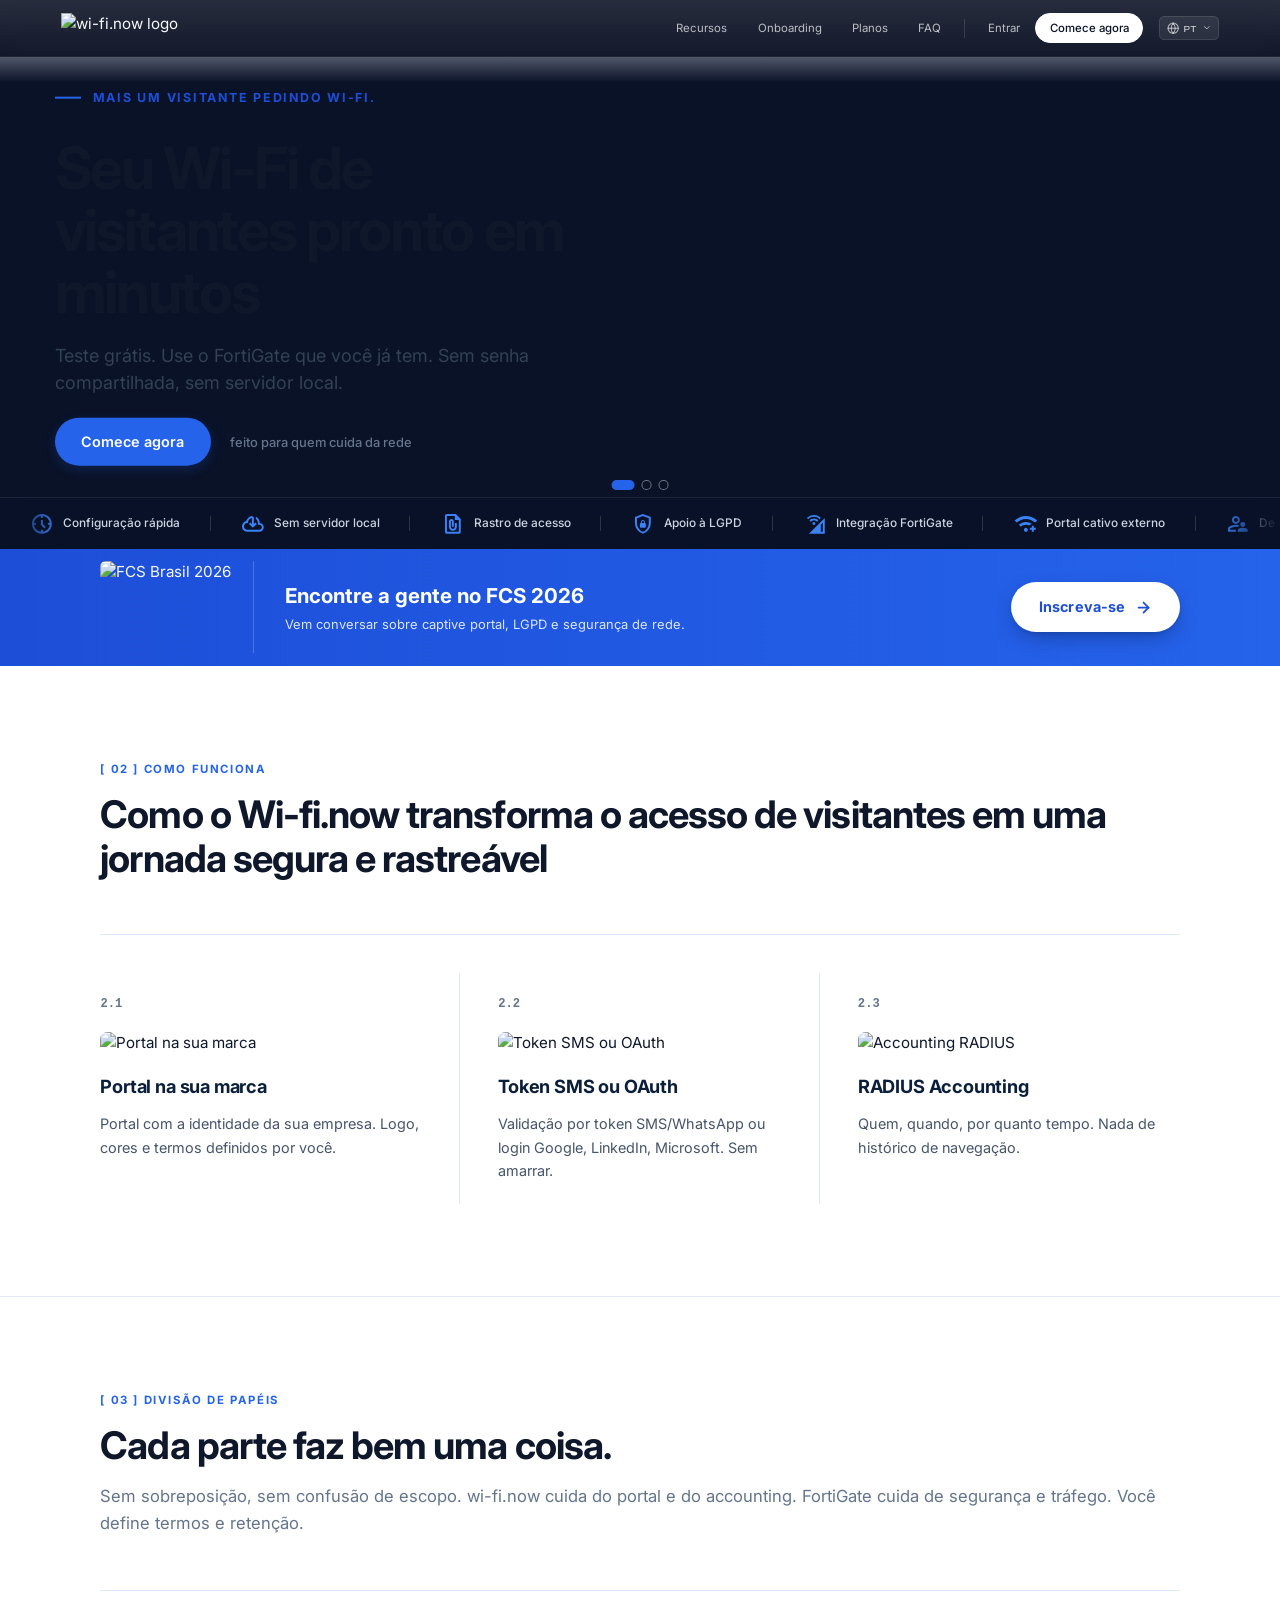
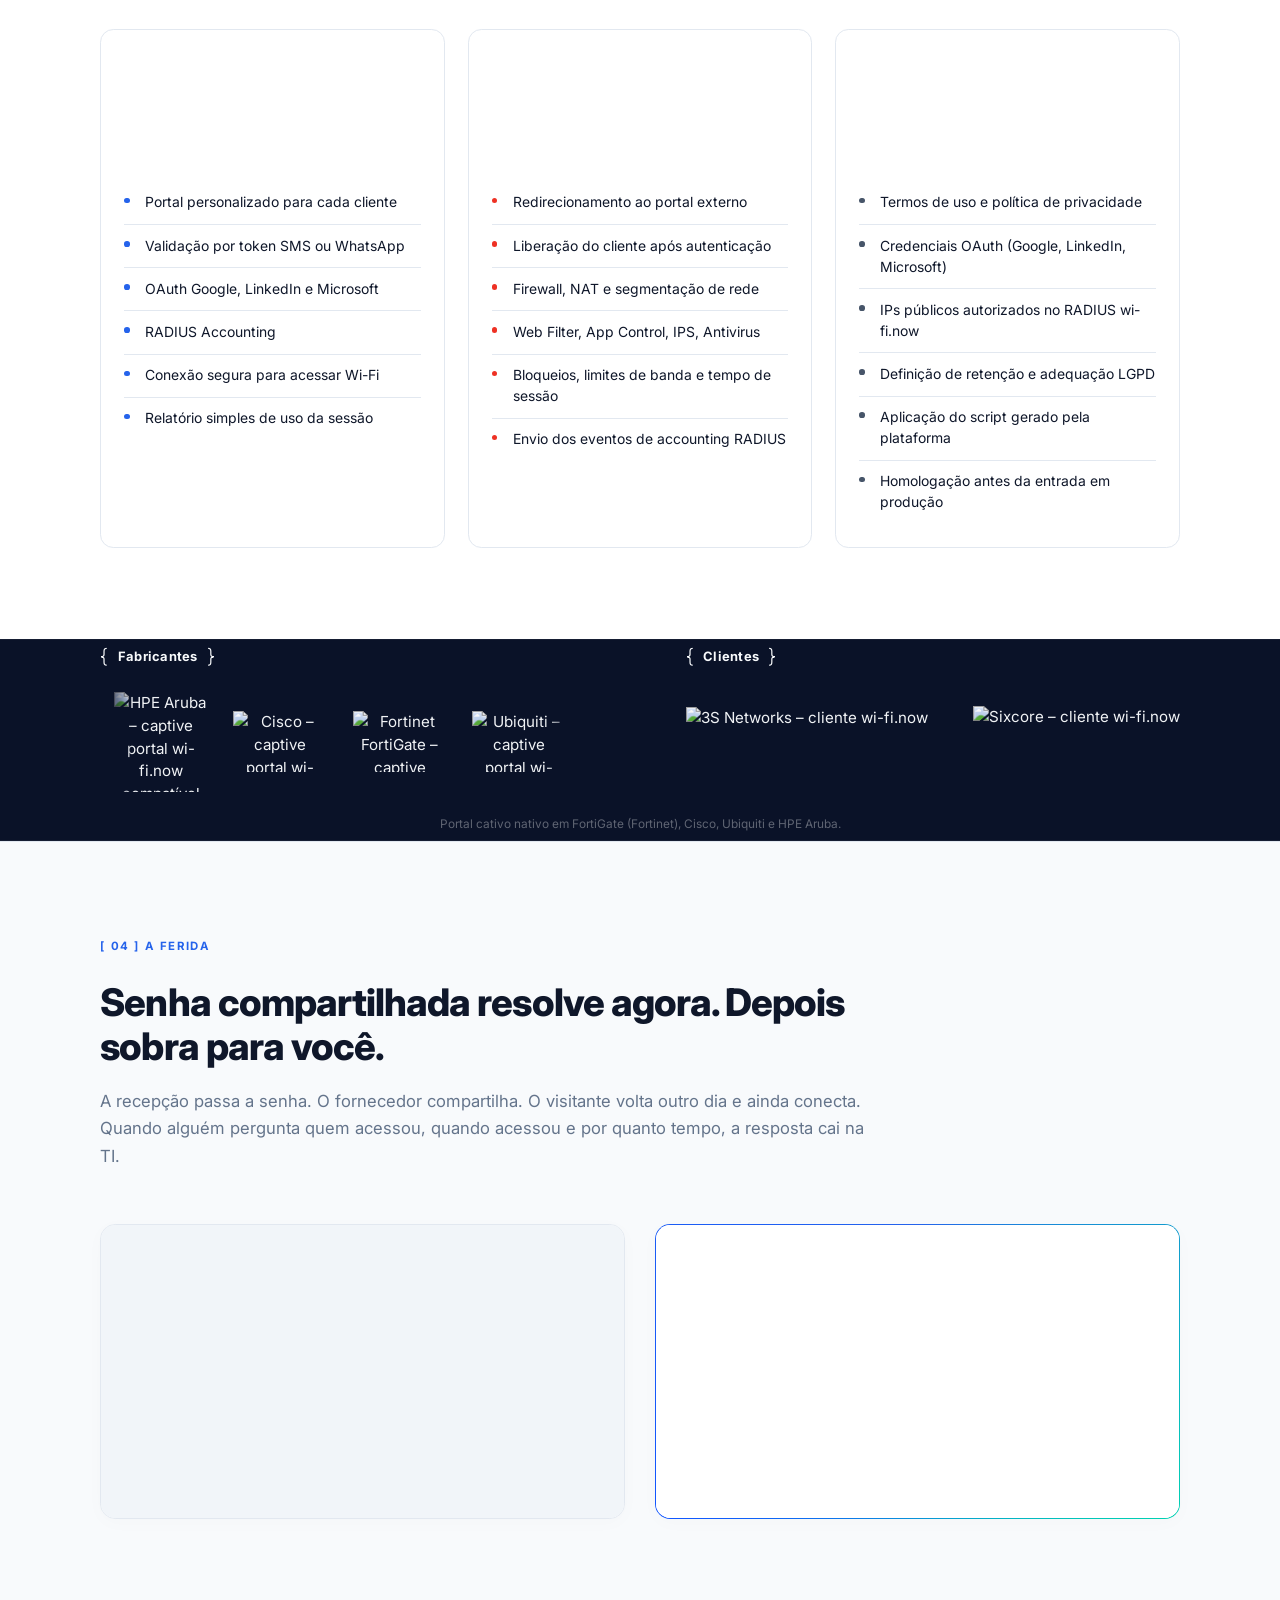
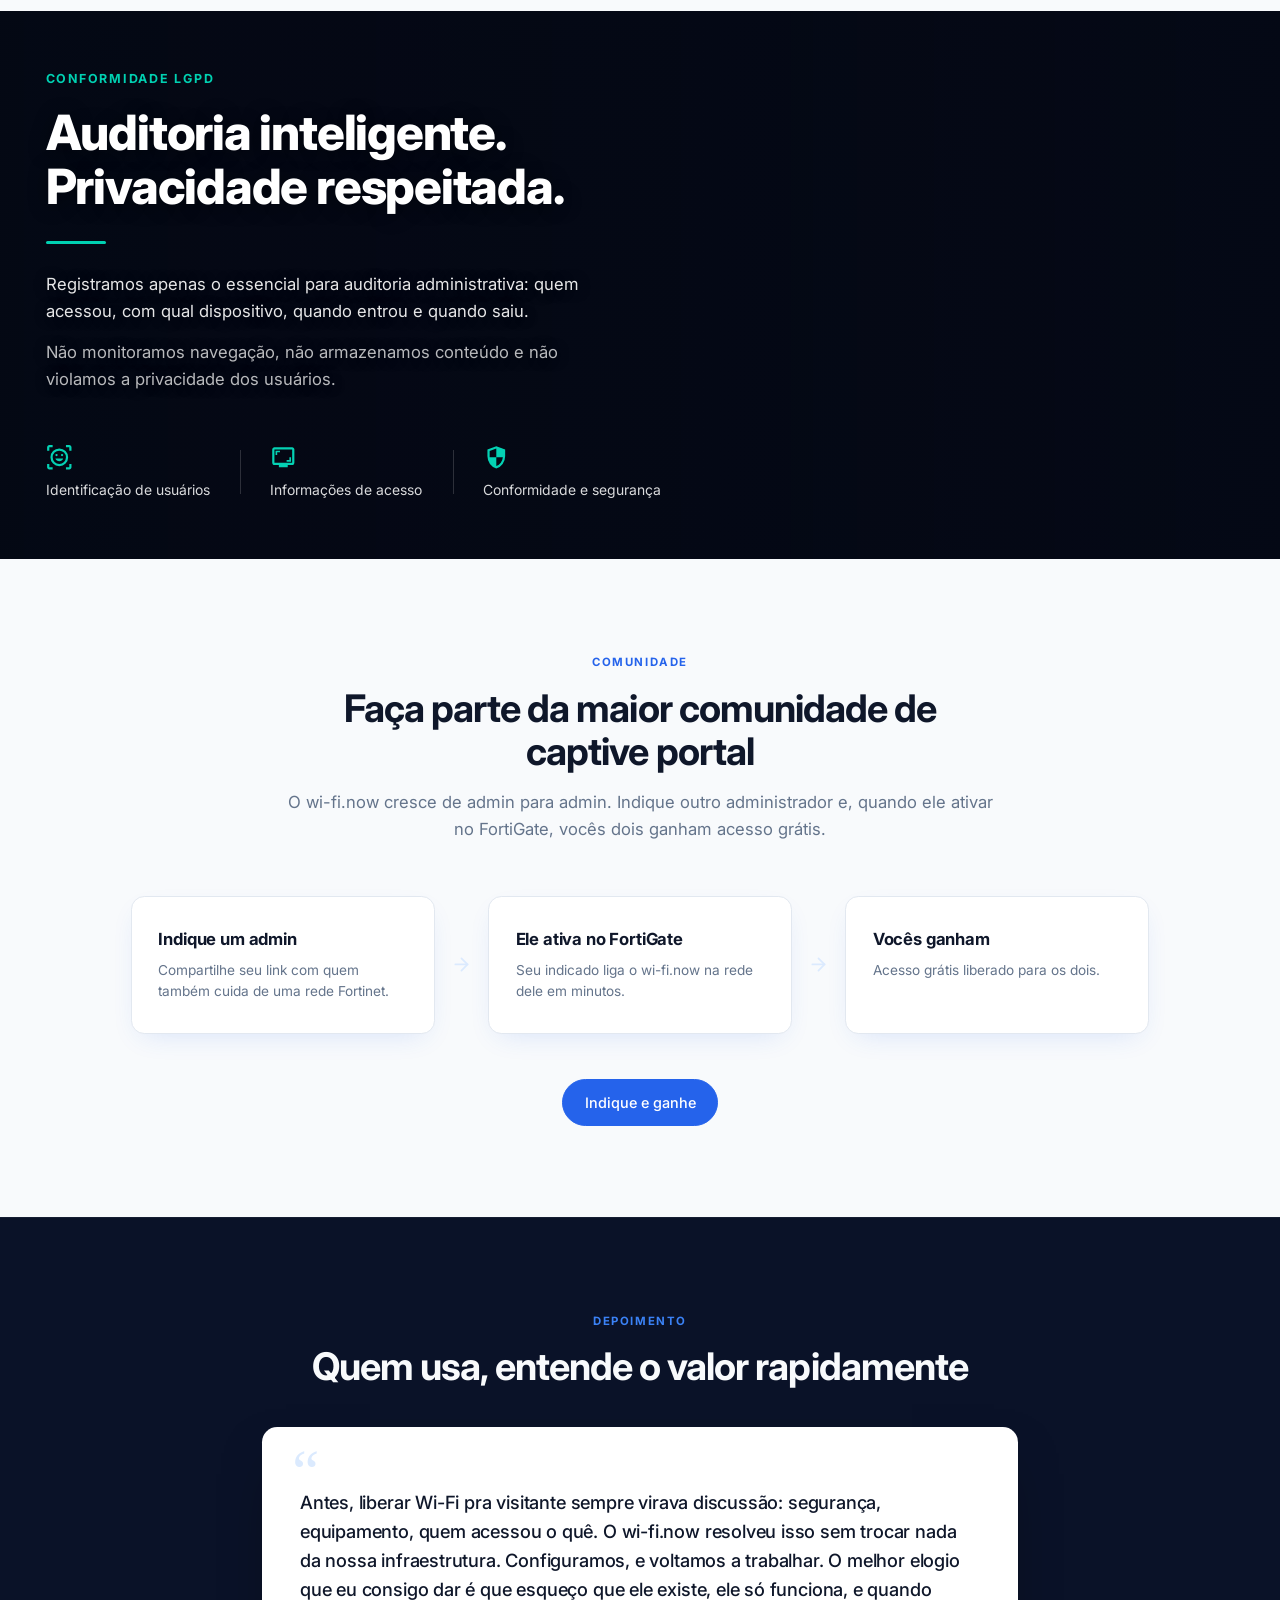
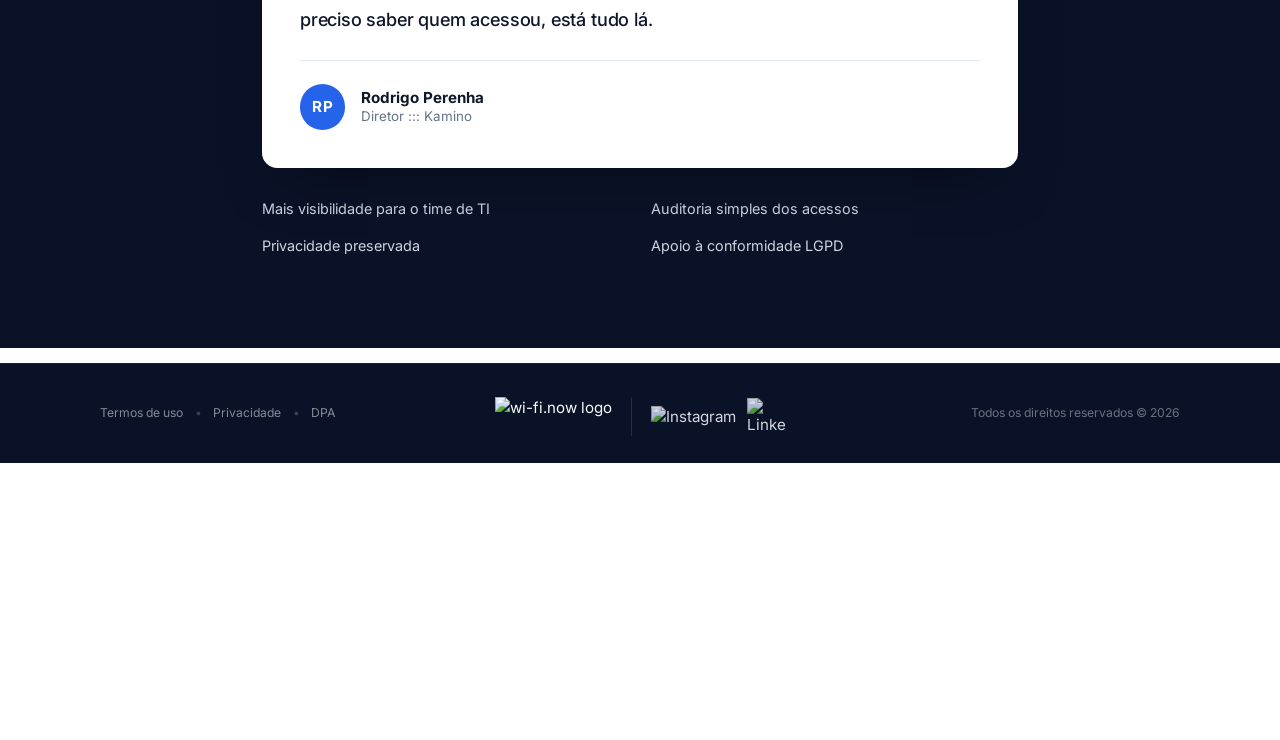
==== commit a91a1315: "atualização" ====
--- a/index.html
+++ b/index.html
@@ -3,9 +3,9 @@
 <head>
     <meta charset="UTF-8">
     <meta name="viewport" content="width=device-width, initial-scale=1.0">
-    <title>wi-fi.now | Captive portal externo para FortiGate</title>
-    <meta name="description" content="Portal cativo externo para FortiGate. Identifique visitantes, valide acesso por SMS, WhatsApp ou OAuth e registre sessões com RADIUS Accounting, sem servidor local.">
-    <meta name="keywords" content="captive portal fortigate, portal cativo externo, wi-fi para visitantes, guest wi-fi, fortinet, radius accounting, lgpd, marco civil da internet">
+    <title>wi-fi.now | Captive Portal para FortiGate, Cisco, Ubiquiti e HPE</title>
+    <meta name="description" content="Portal cativo externo para FortiGate, Cisco, Ubiquiti e HPE Aruba. Valide acesso por SMS, WhatsApp ou OAuth, com RADIUS Accounting, sem servidor local.">
+    <meta name="keywords" content="captive portal fortigate, captive portal cisco, captive portal ubiquiti, captive portal hpe aruba, portal cativo externo, wi-fi para visitantes, guest wi-fi, fortinet, radius accounting, lgpd, marco civil da internet">
     <link rel="canonical" href="https://wi-fi.now/">
     <meta name="robots" content="index, follow">
     <meta name="author" content="wi-fi.now">
@@ -14,21 +14,21 @@
     <!-- Open Graph / compartilhamento em redes e WhatsApp -->
     <meta property="og:type" content="website">
     <meta property="og:site_name" content="wi-fi.now">
-    <meta property="og:title" content="wi-fi.now | Captive portal externo para FortiGate">
-    <meta property="og:description" content="Portal cativo externo para FortiGate com identificação de visitantes, validação por SMS, WhatsApp ou OAuth e registro de sessões via RADIUS Accounting.">
+    <meta property="og:title" content="wi-fi.now | Captive Portal para FortiGate, Cisco, Ubiquiti e HPE">
+    <meta property="og:description" content="Portal cativo externo para FortiGate, Cisco, Ubiquiti e HPE Aruba, com identificação de visitantes, validação por SMS, WhatsApp ou OAuth e RADIUS Accounting.">
     <meta property="og:url" content="https://wi-fi.now/">
     <meta property="og:locale" content="pt_BR">
     <meta property="og:image" content="https://pub-21cf2b2af6f342faa0b7a83a6c5e7815.r2.dev/escritorio.jpg">
     <meta property="og:image:secure_url" content="https://pub-21cf2b2af6f342faa0b7a83a6c5e7815.r2.dev/escritorio.jpg">
     <meta property="og:image:width" content="1200">
     <meta property="og:image:height" content="630">
-    <meta property="og:image:alt" content="wi-fi.now, portal cativo externo para FortiGate">
+    <meta property="og:image:alt" content="wi-fi.now, portal cativo externo para FortiGate, Cisco, Ubiquiti e HPE">
     <!-- Twitter / X Card -->
     <meta name="twitter:card" content="summary_large_image">
-    <meta name="twitter:title" content="wi-fi.now | Captive portal externo para FortiGate">
-    <meta name="twitter:description" content="Identifique visitantes, valide o acesso e registre sessões de Wi-Fi no FortiGate sem servidor local.">
+    <meta name="twitter:title" content="wi-fi.now | Captive Portal para FortiGate, Cisco, Ubiquiti e HPE">
+    <meta name="twitter:description" content="Identifique visitantes e registre sessões de Wi-Fi em FortiGate, Cisco, Ubiquiti e HPE Aruba, sem servidor local.">
     <meta name="twitter:image" content="https://pub-21cf2b2af6f342faa0b7a83a6c5e7815.r2.dev/escritorio.jpg">
-    <meta name="twitter:image:alt" content="wi-fi.now, portal cativo externo para FortiGate">
+    <meta name="twitter:image:alt" content="wi-fi.now, portal cativo externo para FortiGate, Cisco, Ubiquiti e HPE">
     <!-- Idioma / hreflang -->
     <link rel="alternate" hreflang="pt-BR" href="https://wi-fi.now/">
     <link rel="alternate" hreflang="x-default" href="https://wi-fi.now/">
@@ -39,14 +39,15 @@
       "name": "wi-fi.now",
       "url": "https://wi-fi.now/",
       "logo": "https://pub-21cf2b2af6f342faa0b7a83a6c5e7815.r2.dev/logowi-finow.svg",
-      "description": "Captive portal externo para FortiGate: Wi-Fi de visitantes com validação por token SMS, WhatsApp ou OAuth e accounting RADIUS, com apoio à LGPD e ao Marco Civil da Internet."
+      "description": "Captive portal externo com integração nativa em FortiGate (Fortinet), Cisco, Ubiquiti e HPE Aruba: Wi-Fi de visitantes com validação por token SMS, WhatsApp ou OAuth e accounting RADIUS, com apoio à LGPD e ao Marco Civil da Internet.",
+      "knowsAbout": ["FortiGate", "Fortinet", "Cisco", "Ubiquiti", "HPE Aruba", "captive portal", "RADIUS Accounting"]
     }
     </script>
     <link rel="preconnect" href="https://pub-21cf2b2af6f342faa0b7a83a6c5e7815.r2.dev" crossorigin>
     <link rel="preconnect" href="https://fonts.googleapis.com">
     <link rel="preconnect" href="https://fonts.gstatic.com" crossorigin>
     <link rel="dns-prefetch" href="https://pub-21cf2b2af6f342faa0b7a83a6c5e7815.r2.dev">
-    <link rel="stylesheet" href="styles.css?v=136">
+    <link rel="stylesheet" href="styles.css?v=142">
     <link href="https://fonts.googleapis.com/css2?family=Inter:wght@400;500;600;700;800&display=swap" rel="stylesheet">
 </head>
 <body>
@@ -364,40 +365,62 @@
         </div>
     </section>
 
-    <!-- Compatibilidade com fabricantes -->
+    <!-- Compatibilidade com fabricantes + Clientes -->
     <section class="ln-brands">
         <div class="container">
+          <div class="ln-brands-split">
+            <!-- Fabricantes -->
+            <div class="ln-brands-group ln-brands-group--makers">
             <div class="ln-brands-label">
                 <span class="ln-brands-brace" aria-hidden="true">{</span>
-                <span data-i18n="brands.titulo">Compatível com fabricantes</span>
+                <span data-i18n="brands.fabricantes">Fabricantes</span>
                 <span class="ln-brands-brace" aria-hidden="true">}</span>
             </div>
             <div class="ln-brands-carousel" aria-label="Fabricantes compatíveis">
                 <div class="ln-brands-slot" data-variant="up">
-                    <img src="https://pub-21cf2b2af6f342faa0b7a83a6c5e7815.r2.dev/logosfornecedores/aruba-Photoroom.png" alt="HPE" class="logo-hpe is-active" loading="lazy" decoding="async">
-                    <img src="https://pub-21cf2b2af6f342faa0b7a83a6c5e7815.r2.dev/logosfornecedores/cisco-Photoroom.png" alt="Cisco" class="logo-cisco" loading="lazy" decoding="async">
-                    <img src="https://pub-21cf2b2af6f342faa0b7a83a6c5e7815.r2.dev/logosfornecedores/fortinte-Photoroom.png" alt="Fortinet" class="logo-fortinet" loading="lazy" decoding="async">
-                    <img src="https://pub-21cf2b2af6f342faa0b7a83a6c5e7815.r2.dev/logosfornecedores/ubiquti-Photoroom.png" alt="Ubiquiti" class="logo-ubiquiti" loading="lazy" decoding="async">
+                    <img src="https://pub-21cf2b2af6f342faa0b7a83a6c5e7815.r2.dev/logosfornecedores/aruba-Photoroom.png" alt="HPE Aruba – captive portal wi-fi.now compatível com HPE Aruba" class="logo-hpe is-active" loading="lazy" decoding="async">
+                    <img src="https://pub-21cf2b2af6f342faa0b7a83a6c5e7815.r2.dev/logosfornecedores/cisco-Photoroom.png" alt="Cisco – captive portal wi-fi.now compatível com Cisco" class="logo-cisco" loading="lazy" decoding="async">
+                    <img src="https://pub-21cf2b2af6f342faa0b7a83a6c5e7815.r2.dev/logosfornecedores/fortinte-Photoroom.png" alt="Fortinet FortiGate – captive portal wi-fi.now compatível com FortiGate" class="logo-fortinet" loading="lazy" decoding="async">
+                    <img src="https://pub-21cf2b2af6f342faa0b7a83a6c5e7815.r2.dev/logosfornecedores/ubiquti-Photoroom.png" alt="Ubiquiti – captive portal wi-fi.now compatível com Ubiquiti" class="logo-ubiquiti" loading="lazy" decoding="async">
                 </div>
                 <div class="ln-brands-slot" data-variant="down">
-                    <img src="https://pub-21cf2b2af6f342faa0b7a83a6c5e7815.r2.dev/logosfornecedores/aruba-Photoroom.png" alt="HPE" class="logo-hpe" loading="lazy" decoding="async">
-                    <img src="https://pub-21cf2b2af6f342faa0b7a83a6c5e7815.r2.dev/logosfornecedores/cisco-Photoroom.png" alt="Cisco" class="logo-cisco is-active" loading="lazy" decoding="async">
-                    <img src="https://pub-21cf2b2af6f342faa0b7a83a6c5e7815.r2.dev/logosfornecedores/fortinte-Photoroom.png" alt="Fortinet" class="logo-fortinet" loading="lazy" decoding="async">
-                    <img src="https://pub-21cf2b2af6f342faa0b7a83a6c5e7815.r2.dev/logosfornecedores/ubiquti-Photoroom.png" alt="Ubiquiti" class="logo-ubiquiti" loading="lazy" decoding="async">
+                    <img src="https://pub-21cf2b2af6f342faa0b7a83a6c5e7815.r2.dev/logosfornecedores/aruba-Photoroom.png" alt="HPE Aruba – captive portal wi-fi.now compatível com HPE Aruba" class="logo-hpe" loading="lazy" decoding="async">
+                    <img src="https://pub-21cf2b2af6f342faa0b7a83a6c5e7815.r2.dev/logosfornecedores/cisco-Photoroom.png" alt="Cisco – captive portal wi-fi.now compatível com Cisco" class="logo-cisco is-active" loading="lazy" decoding="async">
+                    <img src="https://pub-21cf2b2af6f342faa0b7a83a6c5e7815.r2.dev/logosfornecedores/fortinte-Photoroom.png" alt="Fortinet FortiGate – captive portal wi-fi.now compatível com FortiGate" class="logo-fortinet" loading="lazy" decoding="async">
+                    <img src="https://pub-21cf2b2af6f342faa0b7a83a6c5e7815.r2.dev/logosfornecedores/ubiquti-Photoroom.png" alt="Ubiquiti – captive portal wi-fi.now compatível com Ubiquiti" class="logo-ubiquiti" loading="lazy" decoding="async">
                 </div>
                 <div class="ln-brands-slot" data-variant="side">
-                    <img src="https://pub-21cf2b2af6f342faa0b7a83a6c5e7815.r2.dev/logosfornecedores/aruba-Photoroom.png" alt="HPE" class="logo-hpe" loading="lazy" decoding="async">
-                    <img src="https://pub-21cf2b2af6f342faa0b7a83a6c5e7815.r2.dev/logosfornecedores/cisco-Photoroom.png" alt="Cisco" class="logo-cisco" loading="lazy" decoding="async">
-                    <img src="https://pub-21cf2b2af6f342faa0b7a83a6c5e7815.r2.dev/logosfornecedores/fortinte-Photoroom.png" alt="Fortinet" class="logo-fortinet is-active" loading="lazy" decoding="async">
-                    <img src="https://pub-21cf2b2af6f342faa0b7a83a6c5e7815.r2.dev/logosfornecedores/ubiquti-Photoroom.png" alt="Ubiquiti" class="logo-ubiquiti" loading="lazy" decoding="async">
+                    <img src="https://pub-21cf2b2af6f342faa0b7a83a6c5e7815.r2.dev/logosfornecedores/aruba-Photoroom.png" alt="HPE Aruba – captive portal wi-fi.now compatível com HPE Aruba" class="logo-hpe" loading="lazy" decoding="async">
+                    <img src="https://pub-21cf2b2af6f342faa0b7a83a6c5e7815.r2.dev/logosfornecedores/cisco-Photoroom.png" alt="Cisco – captive portal wi-fi.now compatível com Cisco" class="logo-cisco" loading="lazy" decoding="async">
+                    <img src="https://pub-21cf2b2af6f342faa0b7a83a6c5e7815.r2.dev/logosfornecedores/fortinte-Photoroom.png" alt="Fortinet FortiGate – captive portal wi-fi.now compatível com FortiGate" class="logo-fortinet is-active" loading="lazy" decoding="async">
+                    <img src="https://pub-21cf2b2af6f342faa0b7a83a6c5e7815.r2.dev/logosfornecedores/ubiquti-Photoroom.png" alt="Ubiquiti – captive portal wi-fi.now compatível com Ubiquiti" class="logo-ubiquiti" loading="lazy" decoding="async">
                 </div>
                 <div class="ln-brands-slot" data-variant="reveal">
-                    <img src="https://pub-21cf2b2af6f342faa0b7a83a6c5e7815.r2.dev/logosfornecedores/aruba-Photoroom.png" alt="HPE" class="logo-hpe" loading="lazy" decoding="async">
-                    <img src="https://pub-21cf2b2af6f342faa0b7a83a6c5e7815.r2.dev/logosfornecedores/cisco-Photoroom.png" alt="Cisco" class="logo-cisco" loading="lazy" decoding="async">
-                    <img src="https://pub-21cf2b2af6f342faa0b7a83a6c5e7815.r2.dev/logosfornecedores/fortinte-Photoroom.png" alt="Fortinet" class="logo-fortinet" loading="lazy" decoding="async">
-                    <img src="https://pub-21cf2b2af6f342faa0b7a83a6c5e7815.r2.dev/logosfornecedores/ubiquti-Photoroom.png" alt="Ubiquiti" class="logo-ubiquiti is-active" loading="lazy" decoding="async">
-                </div>
-            </div>
+                    <img src="https://pub-21cf2b2af6f342faa0b7a83a6c5e7815.r2.dev/logosfornecedores/aruba-Photoroom.png" alt="HPE Aruba – captive portal wi-fi.now compatível com HPE Aruba" class="logo-hpe" loading="lazy" decoding="async">
+                    <img src="https://pub-21cf2b2af6f342faa0b7a83a6c5e7815.r2.dev/logosfornecedores/cisco-Photoroom.png" alt="Cisco – captive portal wi-fi.now compatível com Cisco" class="logo-cisco" loading="lazy" decoding="async">
+                    <img src="https://pub-21cf2b2af6f342faa0b7a83a6c5e7815.r2.dev/logosfornecedores/fortinte-Photoroom.png" alt="Fortinet FortiGate – captive portal wi-fi.now compatível com FortiGate" class="logo-fortinet" loading="lazy" decoding="async">
+                    <img src="https://pub-21cf2b2af6f342faa0b7a83a6c5e7815.r2.dev/logosfornecedores/ubiquti-Photoroom.png" alt="Ubiquiti – captive portal wi-fi.now compatível com Ubiquiti" class="logo-ubiquiti is-active" loading="lazy" decoding="async">
+                </div>
+            </div>
+            </div>
+
+            <!-- Divisória -->
+            <div class="ln-brands-divider" aria-hidden="true"></div>
+
+            <!-- Clientes -->
+            <div class="ln-brands-group ln-brands-group--clients">
+                <div class="ln-brands-label">
+                    <span class="ln-brands-brace" aria-hidden="true">{</span>
+                    <span data-i18n="brands.clientes">Clientes</span>
+                    <span class="ln-brands-brace" aria-hidden="true">}</span>
+                </div>
+                <div class="ln-brands-clients">
+                    <img src="https://pub-21cf2b2af6f342faa0b7a83a6c5e7815.r2.dev/3spretaca-Photoroom.png" alt="3S Networks – cliente wi-fi.now" class="ln-client-logo ln-client-3s" loading="lazy" decoding="async">
+                    <img src="https://pub-21cf2b2af6f342faa0b7a83a6c5e7815.r2.dev/sixcore_leao_branco.png" alt="Sixcore – cliente wi-fi.now" class="ln-client-logo ln-client-sixcore" loading="lazy" decoding="async">
+                </div>
+            </div>
+          </div>
+            <p class="ln-brands-caption" data-i18n="brands.caption">Portal cativo nativo em FortiGate (Fortinet), Cisco, Ubiquiti e HPE Aruba.</p>
         </div>
     </section>
 
--- a/styles.css
+++ b/styles.css
@@ -4555,8 +4555,43 @@
     letter-spacing: 0.02em;
     color: #f8fafc;
     margin-bottom: 0.34375rem;
-    margin-left: -5cm;
-}
+}
+
+/* Divisão da seção: Fabricantes | Clientes */
+.ln-brands-split {
+    display: grid;
+    grid-template-columns: minmax(0, 1fr) 1px auto;
+    align-items: stretch;
+    gap: 3.5rem;
+}
+
+.ln-brands-group {
+    min-width: 0;
+}
+
+.ln-brands-divider {
+    width: 1px;
+    align-self: stretch;
+    background: linear-gradient(180deg, transparent, rgba(255, 255, 255, 0.14) 18%, rgba(255, 255, 255, 0.14) 82%, transparent);
+}
+
+/* Clientes: logos estáticas, alinhadas à mesma altura do carrossel */
+.ln-brands-clients {
+    display: flex;
+    align-items: center;
+    justify-content: center;
+    gap: 3rem;
+    height: 148px;
+}
+
+.ln-client-logo {
+    width: auto;
+    object-fit: contain;
+    opacity: 0.97;
+}
+
+.ln-client-3s { height: 74px; }
+.ln-client-sixcore { height: 75px; }
 
 .ln-brands-brace {
     font-size: 1.3rem;
@@ -4573,6 +4608,13 @@
     height: 148px;
     -webkit-mask-image: linear-gradient(90deg, transparent 0, #000 7%, #000 93%, transparent 100%);
     mask-image: linear-gradient(90deg, transparent 0, #000 7%, #000 93%, transparent 100%);
+}
+
+.ln-brands-caption {
+    text-align: center;
+    font-size: 0.78rem;
+    color: rgba(255, 255, 255, 0.35);
+    margin: 0.25rem 0 0;
 }
 
 .ln-brands-slot {
@@ -4631,9 +4673,23 @@
     .ln-brands-carousel { height: 120px; }
     .ln-brands-slot img { height: 48px; }
     .ln-brands-slot img.logo-hpe { height: 79px; }
+    .ln-brands-split { gap: 2rem; }
+    .ln-brands-clients { height: 120px; gap: 2rem; }
+    .ln-client-3s { height: 58px; }
+    .ln-client-sixcore { height: 59px; }
 }
 
 @media (max-width: 640px) {
+    .ln-brands-split {
+        grid-template-columns: 1fr;
+        gap: 1rem;
+    }
+    .ln-brands-divider {
+        width: auto;
+        height: 1px;
+        background: linear-gradient(90deg, transparent, rgba(255, 255, 255, 0.14) 18%, rgba(255, 255, 255, 0.14) 82%, transparent);
+    }
+    .ln-brands-clients { height: auto; padding: 0.75rem 0; }
     .ln-brands-carousel {
         grid-template-columns: repeat(2, 1fr);
         height: auto;
@@ -5377,6 +5433,7 @@
 }
 
 .ln-partner {
+    display: none;
     padding: 1rem 0;
 }
 
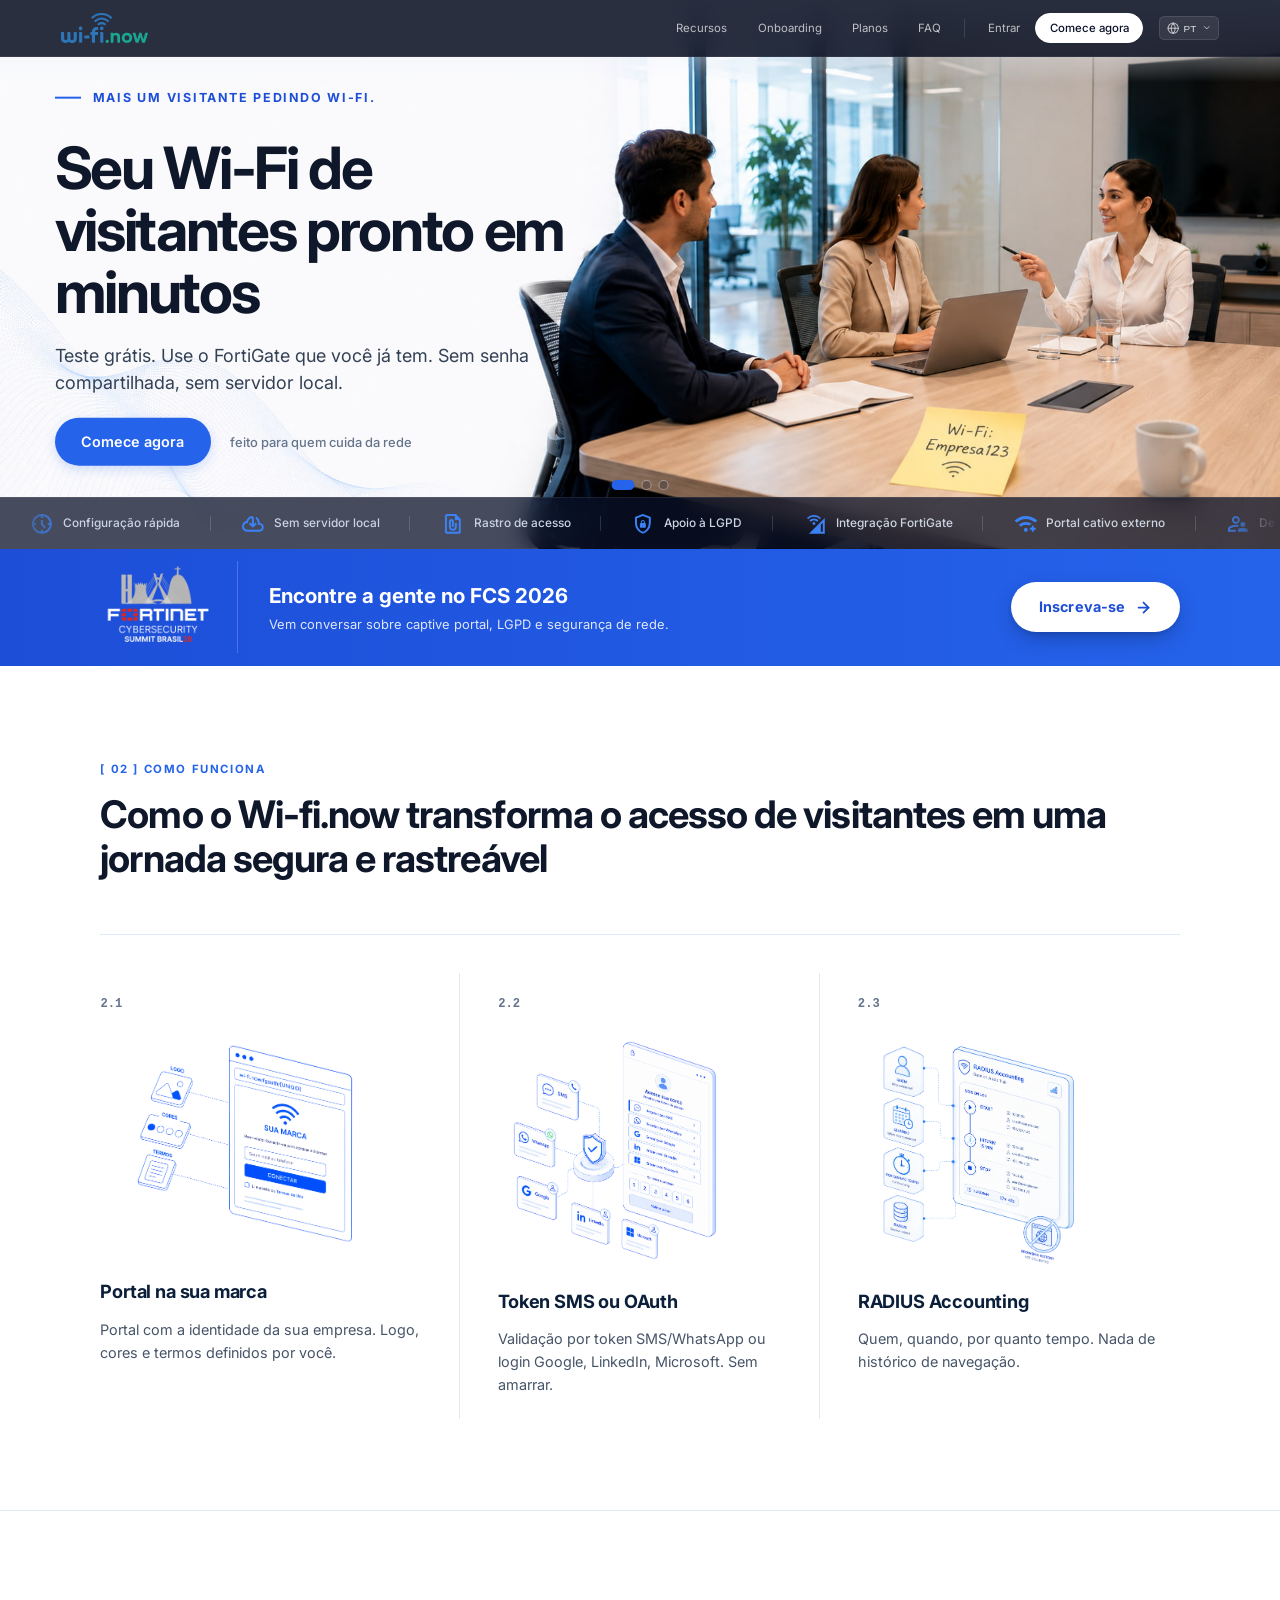
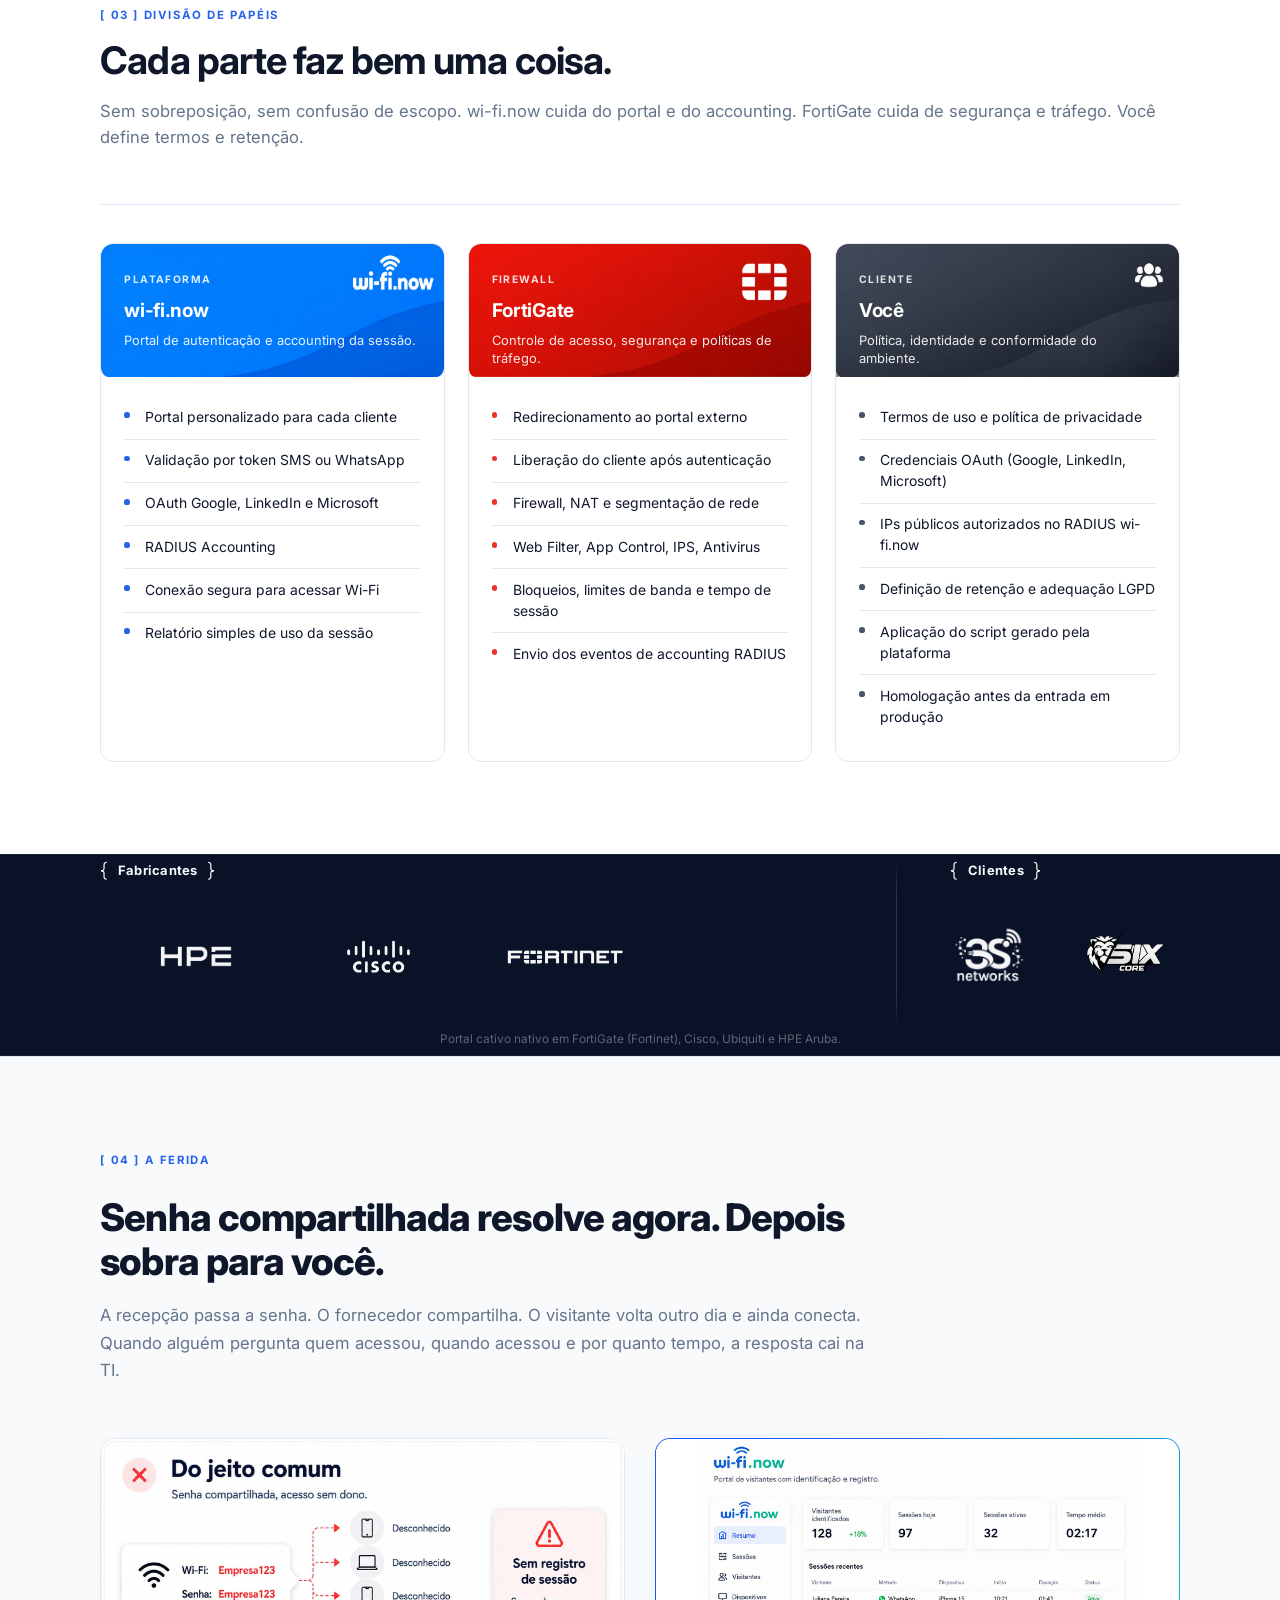
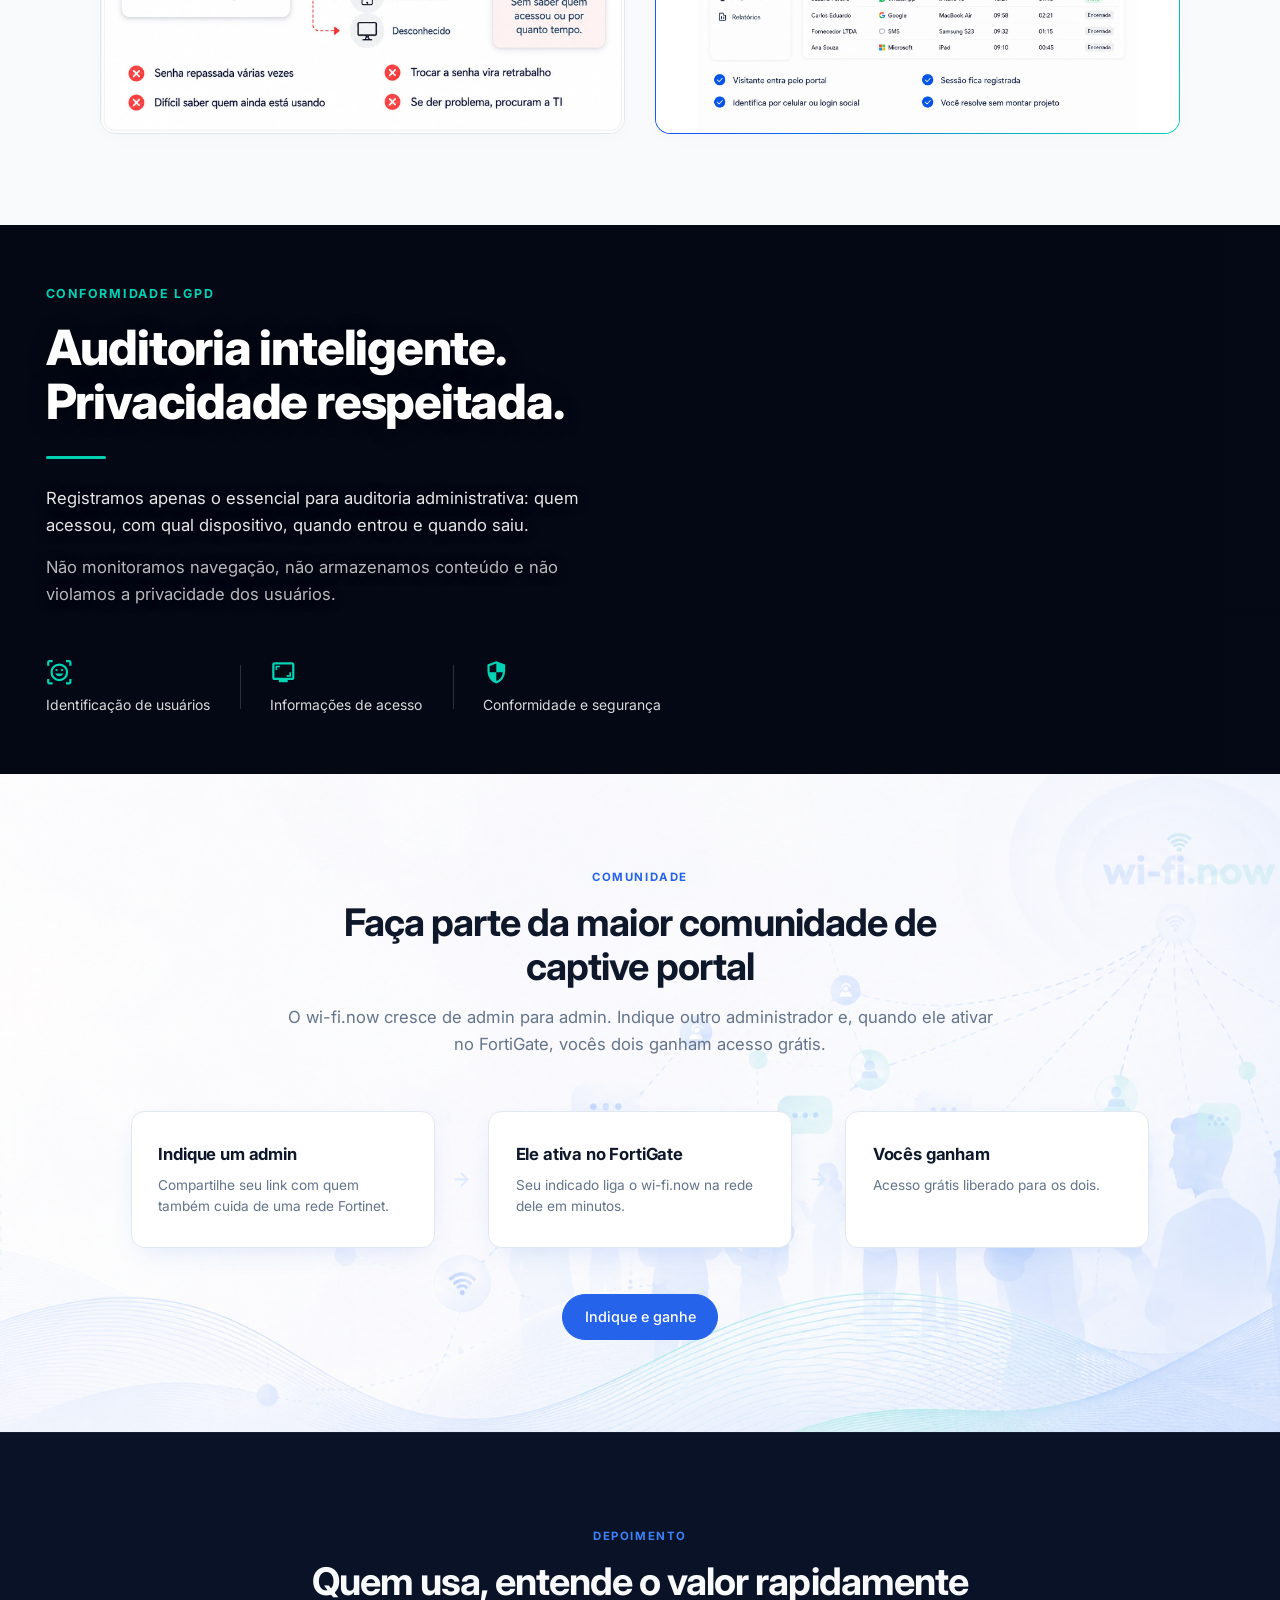
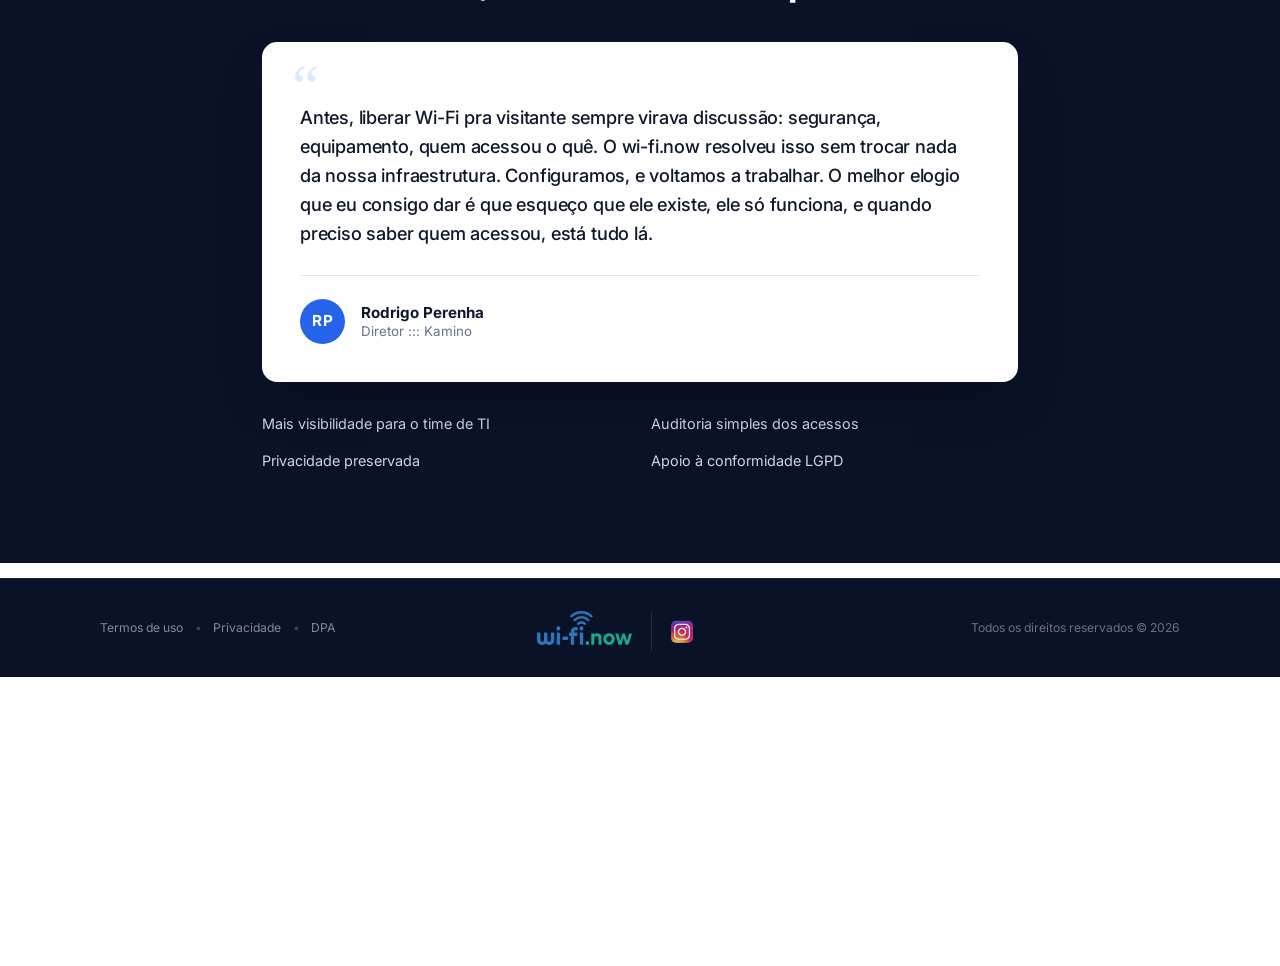
==== commit 4dddd096: "Hospeda assets no repositorio: substitui URLs do bucket R2 por arquivos locais em assets/ - Baixa os" ====
--- a/index.html
+++ b/index.html
@@ -10,7 +10,7 @@
     <meta name="robots" content="index, follow">
     <meta name="author" content="wi-fi.now">
     <meta name="theme-color" content="#0b0f19">
-    <link rel="icon" type="image/svg+xml" href="https://pub-21cf2b2af6f342faa0b7a83a6c5e7815.r2.dev/logowi-finow.svg">
+    <link rel="icon" type="image/svg+xml" href="assets/logowi-finow.svg">
     <!-- Open Graph / compartilhamento em redes e WhatsApp -->
     <meta property="og:type" content="website">
     <meta property="og:site_name" content="wi-fi.now">
@@ -18,8 +18,8 @@
     <meta property="og:description" content="Portal cativo externo para FortiGate, Cisco, Ubiquiti e HPE Aruba, com identificação de visitantes, validação por SMS, WhatsApp ou OAuth e RADIUS Accounting.">
     <meta property="og:url" content="https://wi-fi.now/">
     <meta property="og:locale" content="pt_BR">
-    <meta property="og:image" content="https://pub-21cf2b2af6f342faa0b7a83a6c5e7815.r2.dev/escritorio.jpg">
-    <meta property="og:image:secure_url" content="https://pub-21cf2b2af6f342faa0b7a83a6c5e7815.r2.dev/escritorio.jpg">
+    <meta property="og:image" content="https://wi-fi.now/assets/escritorio.jpg">
+    <meta property="og:image:secure_url" content="https://wi-fi.now/assets/escritorio.jpg">
     <meta property="og:image:width" content="1200">
     <meta property="og:image:height" content="630">
     <meta property="og:image:alt" content="wi-fi.now, portal cativo externo para FortiGate, Cisco, Ubiquiti e HPE">
@@ -27,7 +27,7 @@
     <meta name="twitter:card" content="summary_large_image">
     <meta name="twitter:title" content="wi-fi.now | Captive Portal para FortiGate, Cisco, Ubiquiti e HPE">
     <meta name="twitter:description" content="Identifique visitantes e registre sessões de Wi-Fi em FortiGate, Cisco, Ubiquiti e HPE Aruba, sem servidor local.">
-    <meta name="twitter:image" content="https://pub-21cf2b2af6f342faa0b7a83a6c5e7815.r2.dev/escritorio.jpg">
+    <meta name="twitter:image" content="https://wi-fi.now/assets/escritorio.jpg">
     <meta name="twitter:image:alt" content="wi-fi.now, portal cativo externo para FortiGate, Cisco, Ubiquiti e HPE">
     <!-- Idioma / hreflang -->
     <link rel="alternate" hreflang="pt-BR" href="https://wi-fi.now/">
@@ -38,15 +38,13 @@
       "@type": "Organization",
       "name": "wi-fi.now",
       "url": "https://wi-fi.now/",
-      "logo": "https://pub-21cf2b2af6f342faa0b7a83a6c5e7815.r2.dev/logowi-finow.svg",
+      "logo": "https://wi-fi.now/assets/logowi-finow.svg",
       "description": "Captive portal externo com integração nativa em FortiGate (Fortinet), Cisco, Ubiquiti e HPE Aruba: Wi-Fi de visitantes com validação por token SMS, WhatsApp ou OAuth e accounting RADIUS, com apoio à LGPD e ao Marco Civil da Internet.",
       "knowsAbout": ["FortiGate", "Fortinet", "Cisco", "Ubiquiti", "HPE Aruba", "captive portal", "RADIUS Accounting"]
     }
     </script>
-    <link rel="preconnect" href="https://pub-21cf2b2af6f342faa0b7a83a6c5e7815.r2.dev" crossorigin>
     <link rel="preconnect" href="https://fonts.googleapis.com">
     <link rel="preconnect" href="https://fonts.gstatic.com" crossorigin>
-    <link rel="dns-prefetch" href="https://pub-21cf2b2af6f342faa0b7a83a6c5e7815.r2.dev">
     <link rel="stylesheet" href="styles.css?v=142">
     <link href="https://fonts.googleapis.com/css2?family=Inter:wght@400;500;600;700;800&display=swap" rel="stylesheet">
 </head>
@@ -55,7 +53,7 @@
     <nav class="navbar">
         <div class="container nav-container">
             <a href="index.html" class="logo">
-                <img src="https://pub-21cf2b2af6f342faa0b7a83a6c5e7815.r2.dev/logowi-finow.svg" alt="wi-fi.now logo">
+                <img src="assets/logowi-finow.svg" alt="wi-fi.now logo">
             </a>
             <div class="nav-right">
                 <div class="nav-links" id="nav-links">
@@ -93,7 +91,7 @@
     <header class="hero">
         <div class="hero-carousel">
             <!-- Slide 1: Escritorio -->
-            <div class="hero-slide active" style="background-image: url('https://pub-21cf2b2af6f342faa0b7a83a6c5e7815.r2.dev/escritorio.jpg');">
+            <div class="hero-slide active" style="background-image: url('assets/escritorio.jpg');">
                 <div class="hero-carousel-overlay"></div>
                 <div class="hero-content">
                     <span class="hero-eyebrow" data-i18n="hero.slide1.eyebrow">Mais um visitante pedindo Wi-Fi.</span>
@@ -107,7 +105,7 @@
             </div>
             
             <!-- Slide 2: Recepção -->
-            <div class="hero-slide" style="background-image: url('https://pub-21cf2b2af6f342faa0b7a83a6c5e7815.r2.dev/wifirecp%C3%A7%C3%A3o.jpg');">
+            <div class="hero-slide" style="background-image: url('assets/wifirecp%C3%A7%C3%A3o.jpg');">
                 <div class="hero-carousel-overlay"></div>
                 <div class="hero-content">
                     <span class="hero-eyebrow" data-i18n="hero.slide2.eyebrow">Senha compartilhada resolve agora. Depois sobra para você.</span>
@@ -121,7 +119,7 @@
             </div>
 
             <!-- Slide 3: TI -->
-            <div class="hero-slide" style="background-image: url('https://pub-21cf2b2af6f342faa0b7a83a6c5e7815.r2.dev/ti.jpg');">
+            <div class="hero-slide" style="background-image: url('assets/ti.jpg');">
                 <div class="hero-carousel-overlay"></div>
                 <div class="hero-content">
                     <span class="hero-eyebrow" data-i18n="hero.slide3.eyebrow">Solução cara demais também é problema.</span>
@@ -254,14 +252,14 @@
         <div class="container banner-container">
             <div class="banner-left">
                 <div class="fcs-logo">
-                    <img src="https://pub-21cf2b2af6f342faa0b7a83a6c5e7815.r2.dev/ChatGPT%20Image%2018%20de%20mai.%20de%202026%2C%2016_57_42%20(1).png" alt="FCS Brasil 2026" class="fcs-logo-img" loading="lazy" decoding="async">
+                    <img src="assets/ChatGPT%20Image%2018%20de%20mai.%20de%202026%2C%2016_57_42%20(1).png" alt="FCS Brasil 2026" class="fcs-logo-img" loading="lazy" decoding="async">
                 </div>
                 <div class="banner-text">
                     <h2 data-i18n="banner_fcs.titulo">Encontre a gente no FCS 2026</h2>
                     <p data-i18n="banner_fcs.descricao">Conheça o Wi-fi.now e veja como modernizar o acesso Wi-Fi para visitantes.</p>
                 </div>
             </div>
-            <a href="#" class="btn-cta">
+            <a href="https://events.fortinet.com/cybersecuritysummit26/begin?ref=fxo%E2%80%8B" target="_blank" rel="noopener" class="btn-cta">
                 <span class="btn-cta-text">Inscreva-se</span>
                 <span class="btn-cta-arrow">
                     <svg width="18" height="18" viewBox="0 0 24 24" fill="none" stroke="currentColor" stroke-width="2.5" stroke-linecap="round" stroke-linejoin="round"><line x1="5" y1="12" x2="19" y2="12"></line><polyline points="12 5 19 12 12 19"></polyline></svg>
@@ -281,19 +279,19 @@
             <div class="ln-pillars-grid">
                 <div class="ln-pillar">
                     <span class="ln-pillar-num">2.1</span>
-                    <img src="https://pub-21cf2b2af6f342faa0b7a83a6c5e7815.r2.dev/imag.png" alt="Portal na sua marca" class="pillar-image" loading="lazy" decoding="async">
+                    <img src="assets/imag.png" alt="Portal na sua marca" class="pillar-image" loading="lazy" decoding="async">
                     <h3 data-i18n="pilares.portal_marca">Portal na sua marca</h3>
                     <p data-i18n="pilares.portal_marca_desc">Portal com a identidade da sua empresa. Logo, cores e termos definidos por você.</p>
                 </div>
                 <div class="ln-pillar">
                     <span class="ln-pillar-num">2.2</span>
-                    <img src="https://pub-21cf2b2af6f342faa0b7a83a6c5e7815.r2.dev/linkedi.png" alt="Token SMS ou OAuth" class="pillar-image" loading="lazy" decoding="async">
+                    <img src="assets/linkedi.png" alt="Token SMS ou OAuth" class="pillar-image" loading="lazy" decoding="async">
                     <h3 data-i18n="pilares.token_auth">Token SMS ou OAuth</h3>
                     <p data-i18n="pilares.token_auth_desc">Validação por token SMS/WhatsApp ou login Google, LinkedIn, Microsoft. Sem amarrar.</p>
                 </div>
                 <div class="ln-pillar">
                     <span class="ln-pillar-num">2.3</span>
-                    <img src="https://pub-21cf2b2af6f342faa0b7a83a6c5e7815.r2.dev/radius.png" alt="Accounting RADIUS" class="pillar-image" loading="lazy" decoding="async">
+                    <img src="assets/radius.png" alt="Accounting RADIUS" class="pillar-image" loading="lazy" decoding="async">
                     <h3 data-i18n="pilares.radius">RADIUS Accounting</h3>
                     <p data-i18n="pilares.radius_desc">Quem, quando, por quanto tempo. Nada de histórico de navegação.</p>
                 </div>
@@ -378,28 +376,28 @@
             </div>
             <div class="ln-brands-carousel" aria-label="Fabricantes compatíveis">
                 <div class="ln-brands-slot" data-variant="up">
-                    <img src="https://pub-21cf2b2af6f342faa0b7a83a6c5e7815.r2.dev/logosfornecedores/aruba-Photoroom.png" alt="HPE Aruba – captive portal wi-fi.now compatível com HPE Aruba" class="logo-hpe is-active" loading="lazy" decoding="async">
-                    <img src="https://pub-21cf2b2af6f342faa0b7a83a6c5e7815.r2.dev/logosfornecedores/cisco-Photoroom.png" alt="Cisco – captive portal wi-fi.now compatível com Cisco" class="logo-cisco" loading="lazy" decoding="async">
-                    <img src="https://pub-21cf2b2af6f342faa0b7a83a6c5e7815.r2.dev/logosfornecedores/fortinte-Photoroom.png" alt="Fortinet FortiGate – captive portal wi-fi.now compatível com FortiGate" class="logo-fortinet" loading="lazy" decoding="async">
-                    <img src="https://pub-21cf2b2af6f342faa0b7a83a6c5e7815.r2.dev/logosfornecedores/ubiquti-Photoroom.png" alt="Ubiquiti – captive portal wi-fi.now compatível com Ubiquiti" class="logo-ubiquiti" loading="lazy" decoding="async">
+                    <img src="assets/logosfornecedores/aruba-Photoroom.png" alt="HPE Aruba – captive portal wi-fi.now compatível com HPE Aruba" class="logo-hpe is-active" loading="lazy" decoding="async">
+                    <img src="assets/logosfornecedores/cisco-Photoroom.png" alt="Cisco – captive portal wi-fi.now compatível com Cisco" class="logo-cisco" loading="lazy" decoding="async">
+                    <img src="assets/logosfornecedores/fortinte-Photoroom.png" alt="Fortinet FortiGate – captive portal wi-fi.now compatível com FortiGate" class="logo-fortinet" loading="lazy" decoding="async">
+                    <img src="assets/logosfornecedores/ubiquti-Photoroom.png" alt="Ubiquiti – captive portal wi-fi.now compatível com Ubiquiti" class="logo-ubiquiti" loading="lazy" decoding="async">
                 </div>
                 <div class="ln-brands-slot" data-variant="down">
-                    <img src="https://pub-21cf2b2af6f342faa0b7a83a6c5e7815.r2.dev/logosfornecedores/aruba-Photoroom.png" alt="HPE Aruba – captive portal wi-fi.now compatível com HPE Aruba" class="logo-hpe" loading="lazy" decoding="async">
-                    <img src="https://pub-21cf2b2af6f342faa0b7a83a6c5e7815.r2.dev/logosfornecedores/cisco-Photoroom.png" alt="Cisco – captive portal wi-fi.now compatível com Cisco" class="logo-cisco is-active" loading="lazy" decoding="async">
-                    <img src="https://pub-21cf2b2af6f342faa0b7a83a6c5e7815.r2.dev/logosfornecedores/fortinte-Photoroom.png" alt="Fortinet FortiGate – captive portal wi-fi.now compatível com FortiGate" class="logo-fortinet" loading="lazy" decoding="async">
-                    <img src="https://pub-21cf2b2af6f342faa0b7a83a6c5e7815.r2.dev/logosfornecedores/ubiquti-Photoroom.png" alt="Ubiquiti – captive portal wi-fi.now compatível com Ubiquiti" class="logo-ubiquiti" loading="lazy" decoding="async">
+                    <img src="assets/logosfornecedores/aruba-Photoroom.png" alt="HPE Aruba – captive portal wi-fi.now compatível com HPE Aruba" class="logo-hpe" loading="lazy" decoding="async">
+                    <img src="assets/logosfornecedores/cisco-Photoroom.png" alt="Cisco – captive portal wi-fi.now compatível com Cisco" class="logo-cisco is-active" loading="lazy" decoding="async">
+                    <img src="assets/logosfornecedores/fortinte-Photoroom.png" alt="Fortinet FortiGate – captive portal wi-fi.now compatível com FortiGate" class="logo-fortinet" loading="lazy" decoding="async">
+                    <img src="assets/logosfornecedores/ubiquti-Photoroom.png" alt="Ubiquiti – captive portal wi-fi.now compatível com Ubiquiti" class="logo-ubiquiti" loading="lazy" decoding="async">
                 </div>
                 <div class="ln-brands-slot" data-variant="side">
-                    <img src="https://pub-21cf2b2af6f342faa0b7a83a6c5e7815.r2.dev/logosfornecedores/aruba-Photoroom.png" alt="HPE Aruba – captive portal wi-fi.now compatível com HPE Aruba" class="logo-hpe" loading="lazy" decoding="async">
-                    <img src="https://pub-21cf2b2af6f342faa0b7a83a6c5e7815.r2.dev/logosfornecedores/cisco-Photoroom.png" alt="Cisco – captive portal wi-fi.now compatível com Cisco" class="logo-cisco" loading="lazy" decoding="async">
-                    <img src="https://pub-21cf2b2af6f342faa0b7a83a6c5e7815.r2.dev/logosfornecedores/fortinte-Photoroom.png" alt="Fortinet FortiGate – captive portal wi-fi.now compatível com FortiGate" class="logo-fortinet is-active" loading="lazy" decoding="async">
-                    <img src="https://pub-21cf2b2af6f342faa0b7a83a6c5e7815.r2.dev/logosfornecedores/ubiquti-Photoroom.png" alt="Ubiquiti – captive portal wi-fi.now compatível com Ubiquiti" class="logo-ubiquiti" loading="lazy" decoding="async">
+                    <img src="assets/logosfornecedores/aruba-Photoroom.png" alt="HPE Aruba – captive portal wi-fi.now compatível com HPE Aruba" class="logo-hpe" loading="lazy" decoding="async">
+                    <img src="assets/logosfornecedores/cisco-Photoroom.png" alt="Cisco – captive portal wi-fi.now compatível com Cisco" class="logo-cisco" loading="lazy" decoding="async">
+                    <img src="assets/logosfornecedores/fortinte-Photoroom.png" alt="Fortinet FortiGate – captive portal wi-fi.now compatível com FortiGate" class="logo-fortinet is-active" loading="lazy" decoding="async">
+                    <img src="assets/logosfornecedores/ubiquti-Photoroom.png" alt="Ubiquiti – captive portal wi-fi.now compatível com Ubiquiti" class="logo-ubiquiti" loading="lazy" decoding="async">
                 </div>
                 <div class="ln-brands-slot" data-variant="reveal">
-                    <img src="https://pub-21cf2b2af6f342faa0b7a83a6c5e7815.r2.dev/logosfornecedores/aruba-Photoroom.png" alt="HPE Aruba – captive portal wi-fi.now compatível com HPE Aruba" class="logo-hpe" loading="lazy" decoding="async">
-                    <img src="https://pub-21cf2b2af6f342faa0b7a83a6c5e7815.r2.dev/logosfornecedores/cisco-Photoroom.png" alt="Cisco – captive portal wi-fi.now compatível com Cisco" class="logo-cisco" loading="lazy" decoding="async">
-                    <img src="https://pub-21cf2b2af6f342faa0b7a83a6c5e7815.r2.dev/logosfornecedores/fortinte-Photoroom.png" alt="Fortinet FortiGate – captive portal wi-fi.now compatível com FortiGate" class="logo-fortinet" loading="lazy" decoding="async">
-                    <img src="https://pub-21cf2b2af6f342faa0b7a83a6c5e7815.r2.dev/logosfornecedores/ubiquti-Photoroom.png" alt="Ubiquiti – captive portal wi-fi.now compatível com Ubiquiti" class="logo-ubiquiti is-active" loading="lazy" decoding="async">
+                    <img src="assets/logosfornecedores/aruba-Photoroom.png" alt="HPE Aruba – captive portal wi-fi.now compatível com HPE Aruba" class="logo-hpe" loading="lazy" decoding="async">
+                    <img src="assets/logosfornecedores/cisco-Photoroom.png" alt="Cisco – captive portal wi-fi.now compatível com Cisco" class="logo-cisco" loading="lazy" decoding="async">
+                    <img src="assets/logosfornecedores/fortinte-Photoroom.png" alt="Fortinet FortiGate – captive portal wi-fi.now compatível com FortiGate" class="logo-fortinet" loading="lazy" decoding="async">
+                    <img src="assets/logosfornecedores/ubiquti-Photoroom.png" alt="Ubiquiti – captive portal wi-fi.now compatível com Ubiquiti" class="logo-ubiquiti is-active" loading="lazy" decoding="async">
                 </div>
             </div>
             </div>
@@ -415,8 +413,8 @@
                     <span class="ln-brands-brace" aria-hidden="true">}</span>
                 </div>
                 <div class="ln-brands-clients">
-                    <img src="https://pub-21cf2b2af6f342faa0b7a83a6c5e7815.r2.dev/3spretaca-Photoroom.png" alt="3S Networks – cliente wi-fi.now" class="ln-client-logo ln-client-3s" loading="lazy" decoding="async">
-                    <img src="https://pub-21cf2b2af6f342faa0b7a83a6c5e7815.r2.dev/sixcore_leao_branco.png" alt="Sixcore – cliente wi-fi.now" class="ln-client-logo ln-client-sixcore" loading="lazy" decoding="async">
+                    <img src="assets/3spretaca-Photoroom.png" alt="3S Networks – cliente wi-fi.now" class="ln-client-logo ln-client-3s" loading="lazy" decoding="async">
+                    <img src="assets/sixcore_leao_branco.png" alt="Sixcore – cliente wi-fi.now" class="ln-client-logo ln-client-sixcore" loading="lazy" decoding="async">
                 </div>
             </div>
           </div>
@@ -438,7 +436,7 @@
                 <div class="approach-card common-way">
                     <!-- Placeholder de imagem 16:9 (substituir o src depois) -->
                     <div class="approach-media">
-                        <img src="https://pub-21cf2b2af6f342faa0b7a83a6c5e7815.r2.dev/layout%202.jpg" alt="" loading="lazy" decoding="async" onerror="this.style.display='none';">
+                        <img src="assets/layout%202.jpg" alt="" loading="lazy" decoding="async" onerror="this.style.display='none';">
                     </div>
                 </div>
 
@@ -446,7 +444,7 @@
                 <div class="approach-card wifi-now-way">
                     <!-- Placeholder de imagem 16:9 (substituir o src depois) -->
                     <div class="approach-media">
-                        <img src="https://pub-21cf2b2af6f342faa0b7a83a6c5e7815.r2.dev/layout1.jpg" alt="" loading="lazy" decoding="async" onerror="this.style.display='none';">
+                        <img src="assets/layout1.jpg" alt="" loading="lazy" decoding="async" onerror="this.style.display='none';">
                     </div>
                 </div>
             </div>
@@ -457,7 +455,7 @@
     <!-- 5. LGPD / Auditoria transparente (vídeo de fundo) -->
     <section class="ln-video">
         <video class="ln-video-bg" autoplay muted loop playsinline preload="metadata" aria-hidden="true">
-            <source src="https://pub-21cf2b2af6f342faa0b7a83a6c5e7815.r2.dev/d2ddd6e7d724b250442cc6b541d08a4e.mp4" type="video/mp4">
+            <source src="assets/d2ddd6e7d724b250442cc6b541d08a4e.mp4" type="video/mp4">
         </video>
         <div class="ln-video-overlay"></div>
         <div class="ln-video-content">
@@ -492,7 +490,7 @@
     </section>
 
     <!-- 6. Comunidade (programa de indicacao) -->
-    <section class="ln-flow" style="background-image: url('https://pub-21cf2b2af6f342faa0b7a83a6c5e7815.r2.dev/comunidade.jpg'); background-size: cover; background-position: center;">
+    <section class="ln-flow" style="background-image: url('assets/comunidade.jpg'); background-size: cover; background-position: center;">
         <div class="container">
             <div class="ln-section-head">
                 <span class="ln-eyebrow" data-i18n="comunidade.eyebrow">Comunidade</span>
@@ -583,7 +581,7 @@
             <div class="ln-feature-text ln-partner-text">
                 <span class="ln-eyebrow" data-i18n="partner.eyebrow">[ PARCERIA ]</span>
                 <div class="ln-partner-centered">
-                    <h2 data-i18n-html="partner.titulo"><img src="https://pub-21cf2b2af6f342faa0b7a83a6c5e7815.r2.dev/3spreta-Photoroom.png" alt="3S Networks" class="partner-title-logo partner-title-logo-3s"> implanta o <span class="nowrap"><img src="https://pub-21cf2b2af6f342faa0b7a83a6c5e7815.r2.dev/logowi-finow.svg" alt="wi-fi.now" class="partner-title-logo partner-title-logo-wifinow"></span> na sua rede</h2>
+                    <h2 data-i18n-html="partner.titulo"><img src="assets/3spreta-Photoroom.png" alt="3S Networks" class="partner-title-logo partner-title-logo-3s"> implanta o <span class="nowrap"><img src="assets/logowi-finow.svg" alt="wi-fi.now" class="partner-title-logo partner-title-logo-wifinow"></span> na sua rede</h2>
                     <p data-i18n="partner.descricao">A 3S Networks é parceira certificada de implantação do wi-fi.now: instala, configura e homologa o portal cativo direto na infraestrutura do cliente, unindo know-how em redes à nossa plataforma de autenticação e accounting.</p>
                 </div>
                 <a href="https://www.3snetworks.com.br/" target="_blank" rel="noopener" class="ln-link-arrow ln-partner-cta" data-i18n="partner.link">Conhecer a 3S Networks &rsaquo;</a>
@@ -603,14 +601,14 @@
             </div>
             <div class="footer-center">
                 <a href="index.html" class="footer-logo">
-                    <img src="https://pub-21cf2b2af6f342faa0b7a83a6c5e7815.r2.dev/logowi-finow.svg" alt="wi-fi.now logo" loading="lazy" decoding="async">
+                    <img src="assets/logowi-finow.svg" alt="wi-fi.now logo" loading="lazy" decoding="async">
                 </a>
                 <div class="footer-social">
                     <a href="https://www.instagram.com/wifi.now_/" target="_blank" rel="noopener" aria-label="Instagram">
-                        <img src="https://pub-21cf2b2af6f342faa0b7a83a6c5e7815.r2.dev/insta.png" alt="Instagram" loading="lazy" decoding="async">
+                        <img src="assets/insta.png" alt="Instagram" loading="lazy" decoding="async">
                     </a>
                     <a href="https://www.linkedin.com/company/wi-finow/" target="_blank" rel="noopener" aria-label="LinkedIn">
-                        <img src="https://pub-21cf2b2af6f342faa0b7a83a6c5e7815.r2.dev/linkedin.webp" alt="LinkedIn" class="footer-social-linkedin" loading="lazy" decoding="async">
+                        <img src="assets/linkedin.webp" alt="LinkedIn" class="footer-social-linkedin" loading="lazy" decoding="async">
                     </a>
                 </div>
             </div>
--- a/styles.css
+++ b/styles.css
@@ -3690,15 +3690,15 @@
 }
 
 .ln-resp-col-wifi .ln-resp-header {
-    background: url('https://pub-21cf2b2af6f342faa0b7a83a6c5e7815.r2.dev/bannerwifi.jpg') center/100% 100% no-repeat;
+    background: url('assets/bannerwifi.jpg') center/100% 100% no-repeat;
 }
 
 .ln-resp-col-forti .ln-resp-header {
-    background: url('https://pub-21cf2b2af6f342faa0b7a83a6c5e7815.r2.dev/herofort.jpg') center/100% 100% no-repeat;
+    background: url('assets/herofort.jpg') center/100% 100% no-repeat;
 }
 
 .ln-resp-col-you .ln-resp-header {
-    background: url('https://pub-21cf2b2af6f342faa0b7a83a6c5e7815.r2.dev/clientes%20hero.jpg') center/100% 100% no-repeat;
+    background: url('assets/clientes%20hero.jpg') center/100% 100% no-repeat;
 }
 
 .ln-resp-eyebrow {
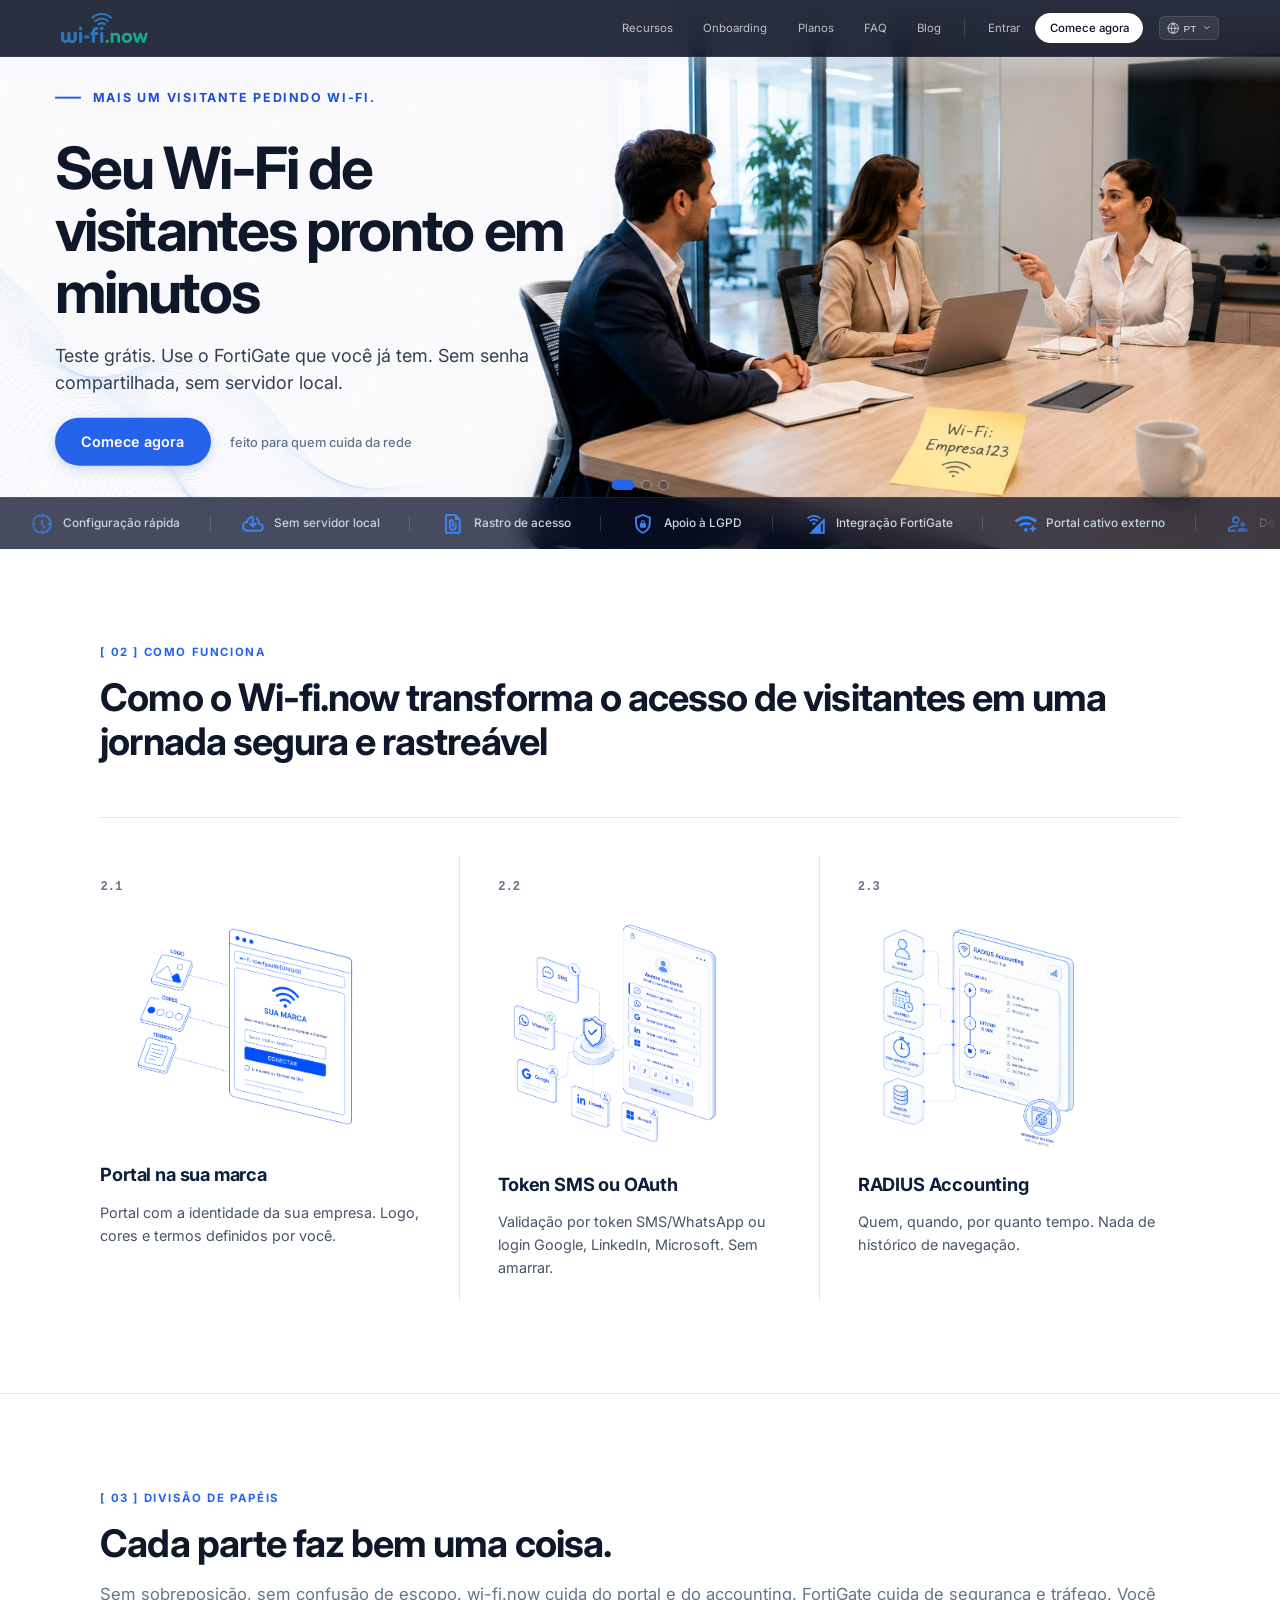
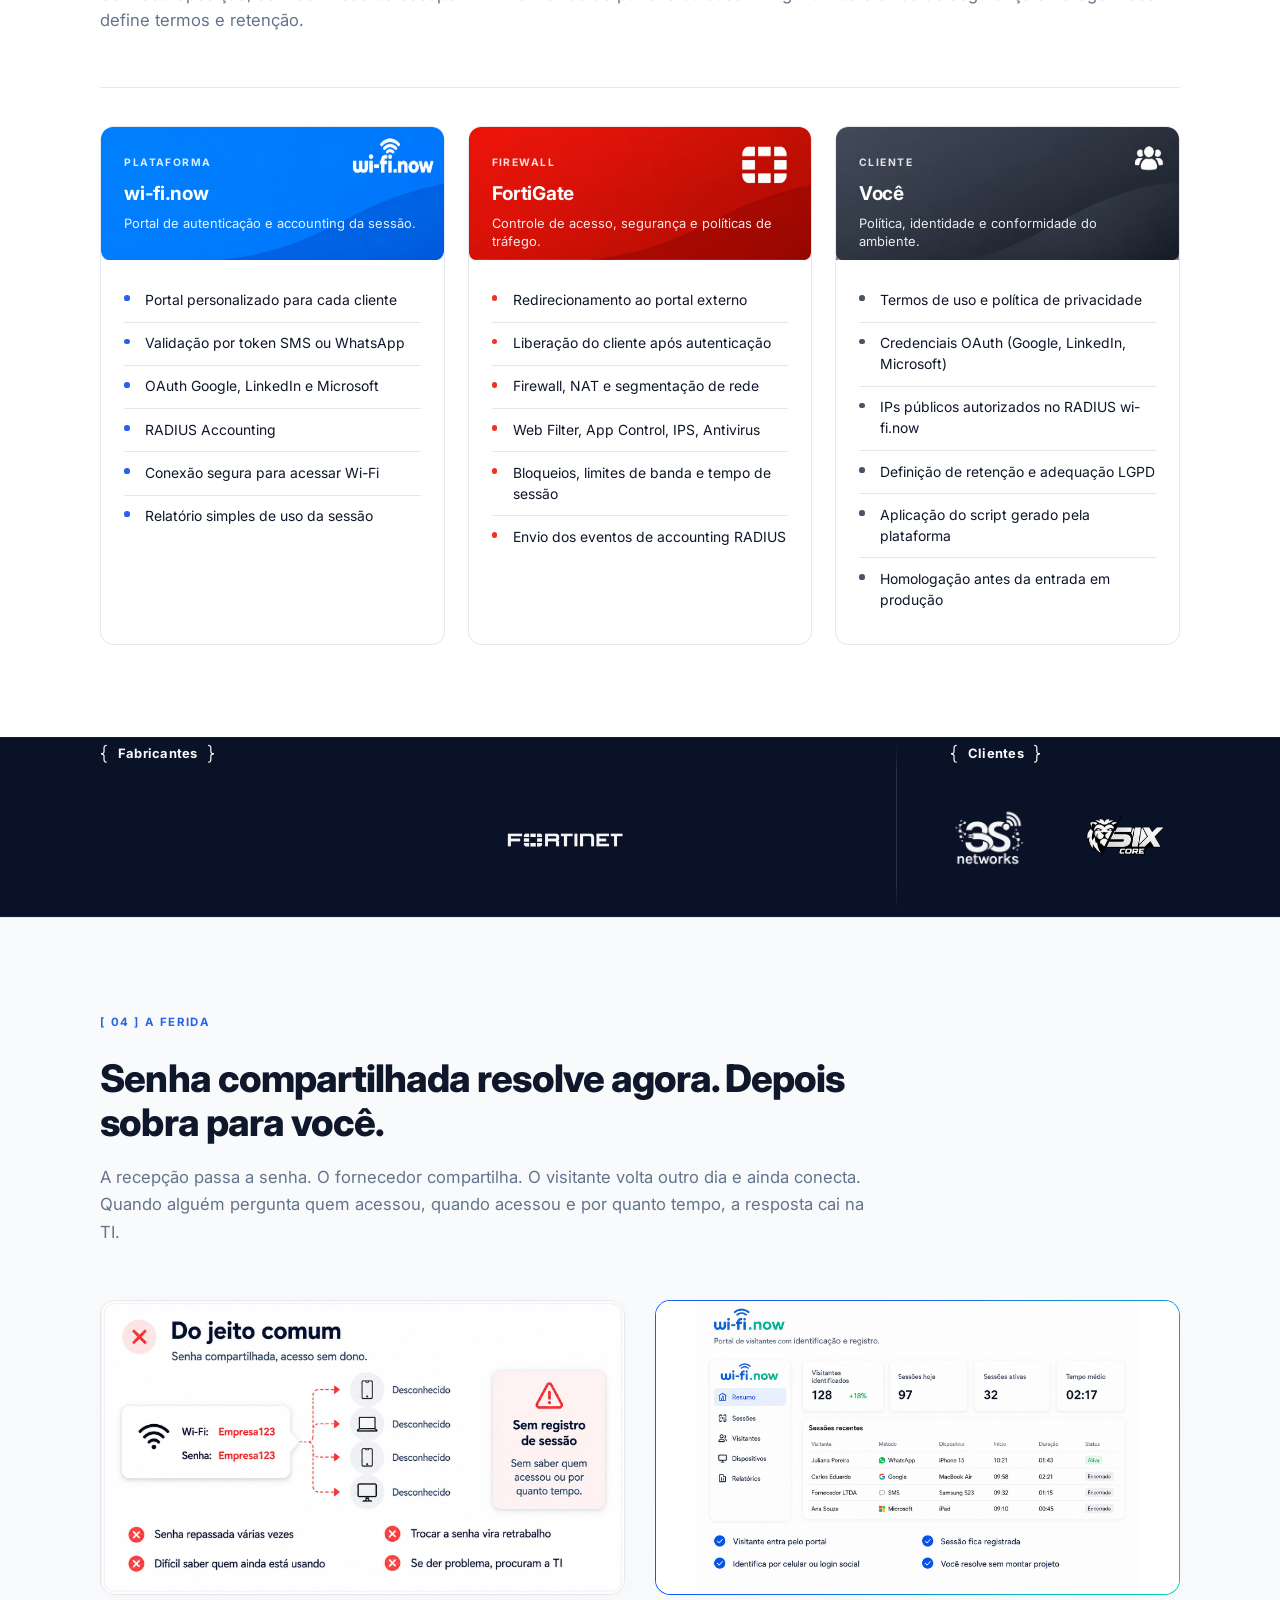
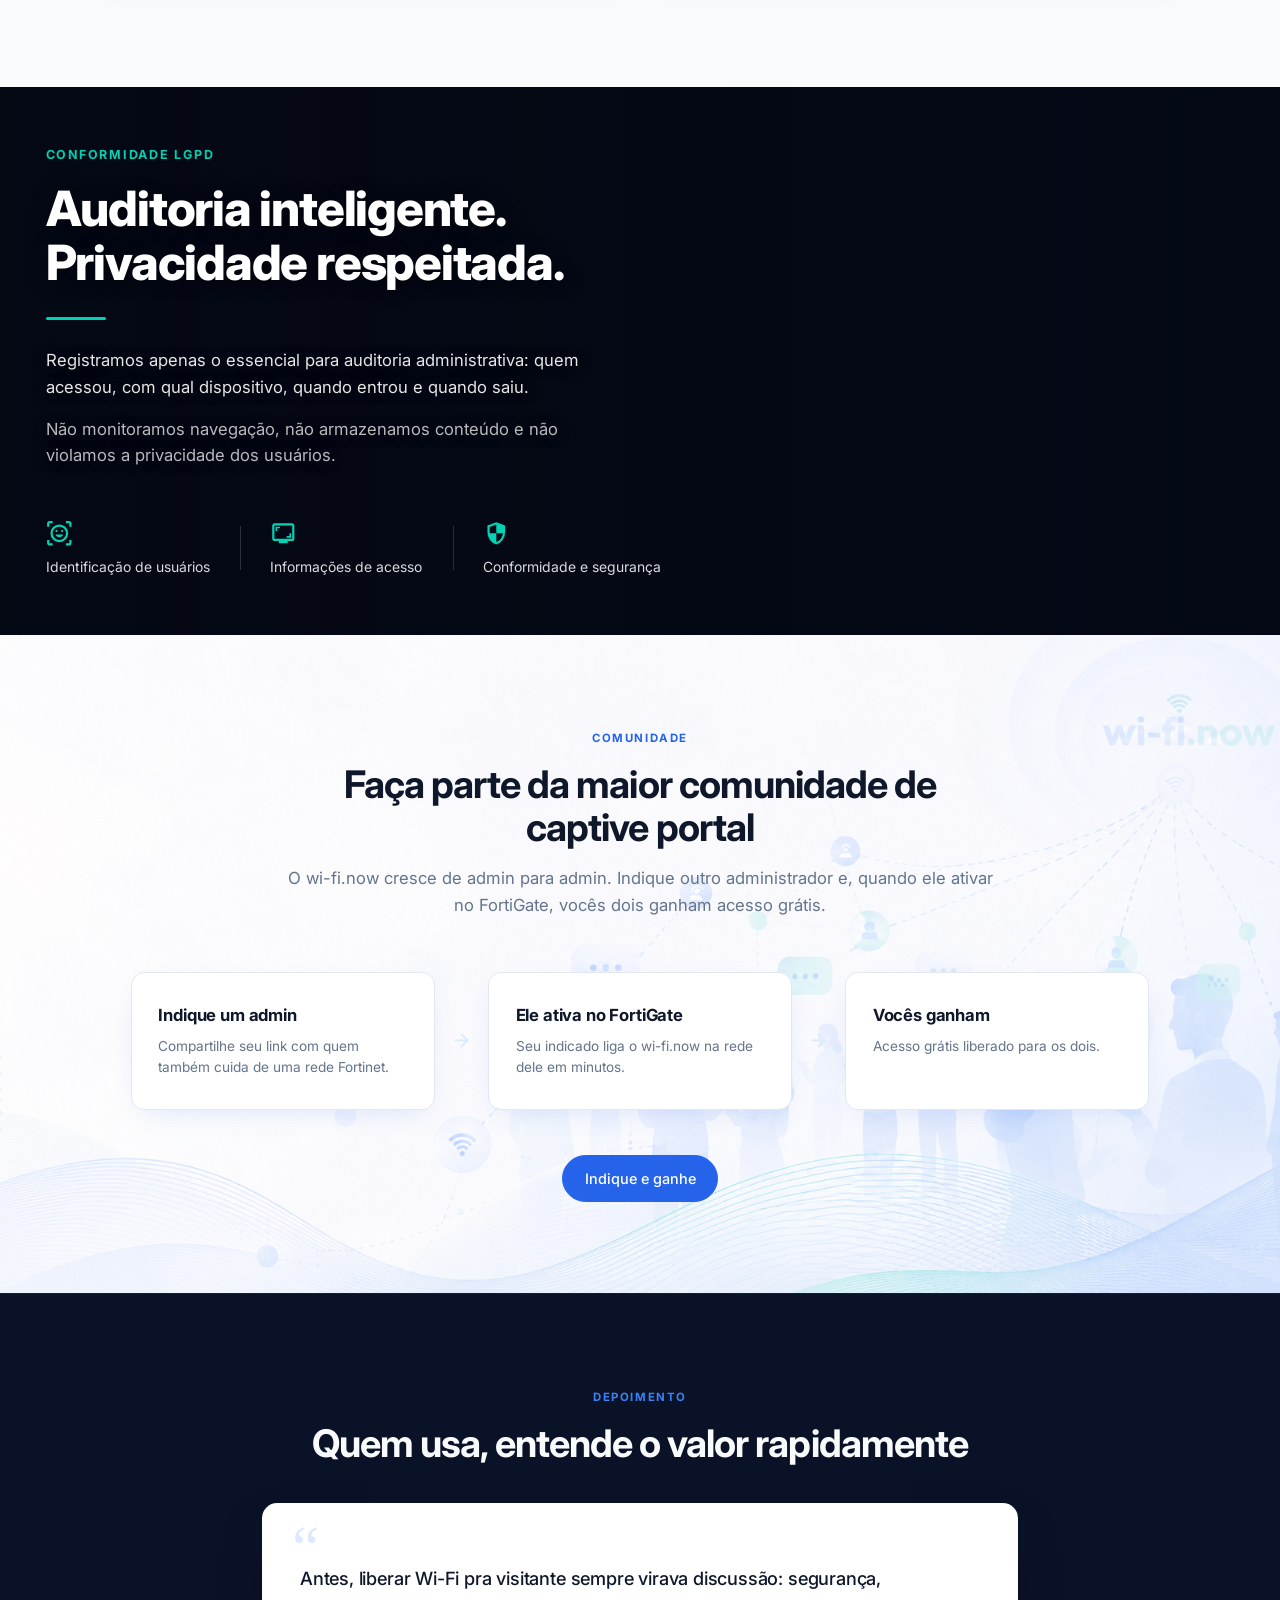
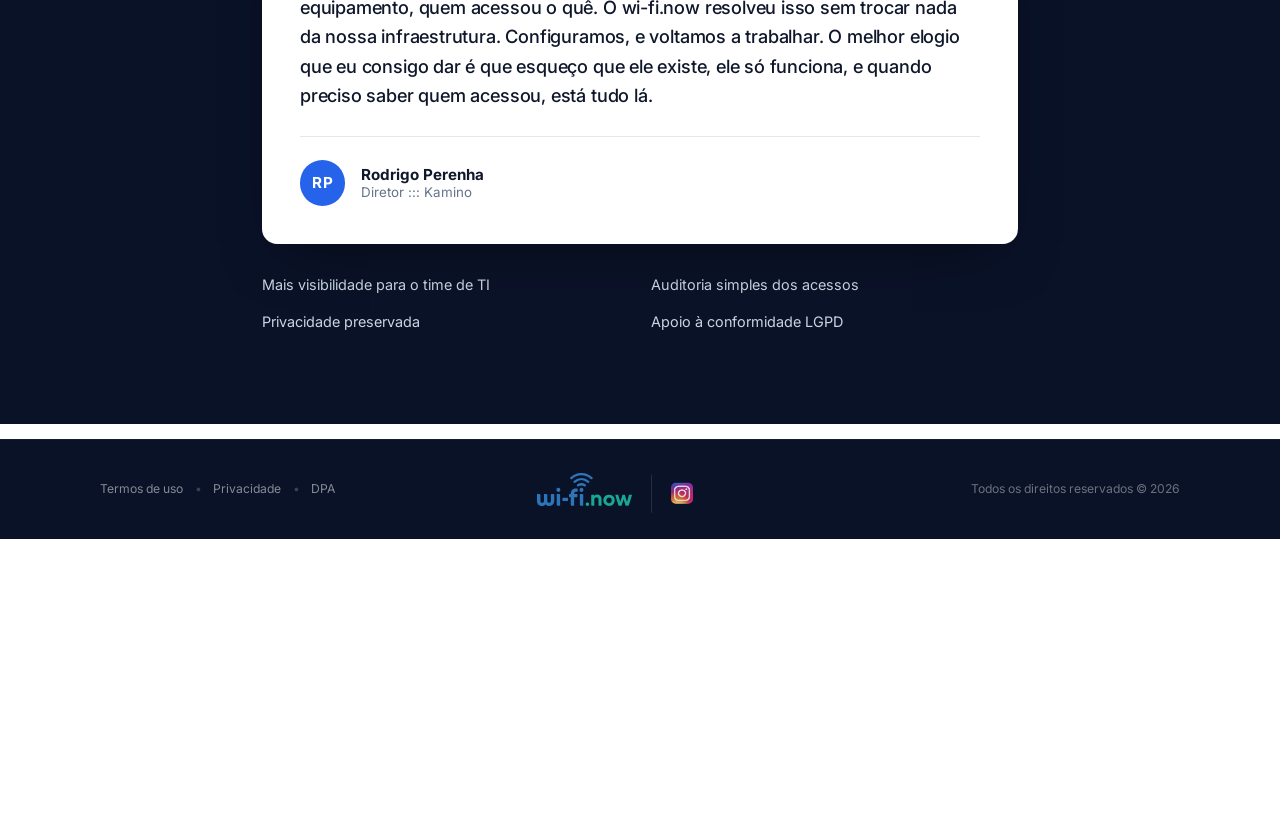
==== commit de2c9283: "Adiciona blog com os dois primeiros artigos - Página principal do blog (blog/) com destaque, cards e" ====
--- a/index.html
+++ b/index.html
@@ -45,7 +45,7 @@
     </script>
     <link rel="preconnect" href="https://fonts.googleapis.com">
     <link rel="preconnect" href="https://fonts.gstatic.com" crossorigin>
-    <link rel="stylesheet" href="styles.css?v=142">
+    <link rel="stylesheet" href="styles.css?v=144">
     <link href="https://fonts.googleapis.com/css2?family=Inter:wght@400;500;600;700;800&display=swap" rel="stylesheet">
 </head>
 <body>
@@ -61,6 +61,7 @@
                     <a href="como-funciona.html" data-i18n="header.onboarding">Onboarding</a>
                     <a href="planos.html" data-i18n="header.planos">Planos</a>
                     <a href="faq.html" data-i18n="header.faq">FAQ</a>
+                    <a href="blog/" data-i18n="header.blog">Blog</a>
                     <a href="#" class="nav-mobile-login" data-i18n="header.nav_mobile_login">Entrar</a>
                 </div>
                 <span class="nav-divider"></span>
@@ -418,7 +419,6 @@
                 </div>
             </div>
           </div>
-            <p class="ln-brands-caption" data-i18n="brands.caption">Portal cativo nativo em FortiGate (Fortinet), Cisco, Ubiquiti e HPE Aruba.</p>
         </div>
     </section>
 
--- a/styles.css
+++ b/styles.css
@@ -825,6 +825,7 @@
 
 /* Banner FCS */
 .banner-fcs {
+    display: none;
     background: linear-gradient(90deg, #1d4ed8 0%, #2563eb 100%);
     padding: 0.85rem 0;
 }
@@ -1531,7 +1532,7 @@
 }
 
 .ft-hero-title {
-    font-size: 2.6rem;
+    font-size: 2.2rem;
     font-weight: 700;
     line-height: 1.15;
     letter-spacing: -0.02em;
@@ -5747,3 +5748,761 @@
     .form-modal-form select,
     .form-modal-form textarea { font-size: 16px; }
 }
+
+/* ============================================================
+   BLOG ::: hub (blog/index.html) e artigos (blog/*.html)
+   Prefixo bl-. Usa os tokens do :root; CTA final reaproveita .ln-cta
+   e o FAQ do artigo reaproveita .ft-accordion.
+   ============================================================ */
+
+/* Link do menu da página atual */
+.nav-links a[aria-current="page"] { color: #ffffff; }
+
+/* O body herda cor clara (tema escuro da navbar); o blog fixa a cor escura */
+.bl-page {
+    background: #ffffff;
+    color: var(--text-dark);
+}
+
+.bl-tag {
+    display: inline-block;
+    font-size: 0.7rem;
+    font-weight: 700;
+    letter-spacing: 0.12em;
+    text-transform: uppercase;
+    color: var(--primary);
+}
+
+.bl-meta {
+    display: flex;
+    flex-wrap: wrap;
+    align-items: center;
+    gap: 0.4rem 0.5rem;
+    font-size: 0.8rem;
+    color: #94a3b8;
+}
+
+/* Títulos com linhas equilibradas; "Wi-Fi" nunca quebra no hífen
+   (o script das páginas do blog envolve a palavra em .bl-nowrap) */
+.bl-hero-title,
+.bl-featured-title,
+.bl-card-title,
+.bl-post-title,
+.bl-prose h2 { text-wrap: balance; }
+
+.bl-nowrap { white-space: nowrap; }
+
+/* ---------- Hub ---------- */
+.bl-hero {
+    padding: 8.5rem 0 2.75rem;
+    background:
+        radial-gradient(1100px 380px at 85% -10%, rgba(37, 99, 235, 0.10), transparent 60%),
+        linear-gradient(180deg, #F6F8FE 0%, #ffffff 100%);
+    border-bottom: 1px solid var(--border-light);
+}
+
+.bl-hero-title {
+    font-size: 2.6rem;
+    font-weight: 700;
+    line-height: 1.12;
+    letter-spacing: -0.025em;
+    color: var(--text-dark);
+    margin-bottom: 1rem;
+    max-width: 900px;
+}
+
+.bl-hero-sub {
+    font-size: 1.1rem;
+    line-height: 1.65;
+    color: var(--text-dark-muted);
+    max-width: 640px;
+}
+
+.bl-filters {
+    display: flex;
+    flex-wrap: wrap;
+    gap: 0.5rem;
+    margin-top: 2rem;
+}
+
+.bl-filter {
+    font-family: inherit;
+    font-size: 0.85rem;
+    font-weight: 500;
+    padding: 0.5rem 1rem;
+    border-radius: 999px;
+    border: 1px solid var(--border-light);
+    background: #ffffff;
+    color: var(--text-dark-muted);
+    cursor: pointer;
+    transition: color 0.15s, border-color 0.15s, background-color 0.15s;
+}
+
+.bl-filter:hover { border-color: var(--primary); color: var(--primary); }
+
+.bl-filter[aria-pressed="true"] {
+    background: var(--primary);
+    border-color: var(--primary);
+    color: #ffffff;
+}
+
+.bl-section { padding: 3.5rem 0 5rem; }
+
+.bl-section-title {
+    font-size: 1.35rem;
+    font-weight: 700;
+    letter-spacing: -0.015em;
+    color: var(--text-dark);
+    margin-bottom: 1.75rem;
+}
+
+/* Destaque */
+.bl-featured {
+    display: grid;
+    grid-template-columns: 1.25fr 1fr;
+    width: 100%;
+    border: 1px solid var(--border-light);
+    border-radius: 16px;
+    overflow: hidden;
+    background: #ffffff;
+    margin-bottom: 3.5rem;
+    transition: box-shadow 0.2s, border-color 0.2s;
+}
+
+.bl-featured:hover {
+    border-color: var(--primary-soft-2);
+    box-shadow: 0 18px 40px -20px rgba(15, 23, 42, 0.28);
+}
+
+.bl-featured-media { background: var(--bg-light-soft); }
+
+.bl-featured-media img {
+    display: block;
+    width: 100%;
+    height: 100%;
+    aspect-ratio: 16 / 9;
+    object-fit: cover;
+}
+
+.bl-featured-body {
+    padding: 2.5rem;
+    display: flex;
+    flex-direction: column;
+    justify-content: center;
+    gap: 0.85rem;
+}
+
+.bl-featured-title {
+    font-size: 1.75rem;
+    font-weight: 700;
+    line-height: 1.2;
+    letter-spacing: -0.02em;
+    color: var(--text-dark);
+}
+
+.bl-featured-excerpt {
+    font-size: 1rem;
+    line-height: 1.65;
+    color: var(--text-dark-muted);
+}
+
+.bl-read-more {
+    margin-top: 0.5rem;
+    font-size: 0.95rem;
+    font-weight: 600;
+    color: var(--primary);
+}
+
+/* Cards */
+.bl-grid {
+    display: grid;
+    grid-template-columns: repeat(3, 1fr);
+    gap: 1.75rem;
+}
+
+.bl-item { display: flex; }
+.bl-item[hidden] { display: none; }
+
+.bl-card {
+    display: flex;
+    flex-direction: column;
+    width: 100%;
+    background: #ffffff;
+    border: 1px solid var(--border-light);
+    border-radius: 14px;
+    overflow: hidden;
+    transition: transform 0.2s, box-shadow 0.2s, border-color 0.2s;
+}
+
+a.bl-card:hover {
+    transform: translateY(-3px);
+    border-color: var(--primary-soft-2);
+    box-shadow: 0 16px 32px -18px rgba(15, 23, 42, 0.25);
+}
+
+.bl-card-media {
+    position: relative;
+    aspect-ratio: 16 / 9;
+    overflow: hidden;
+    background: var(--bg-light-soft);
+}
+
+.bl-card-media img {
+    display: block;
+    width: 100%;
+    height: 100%;
+    object-fit: cover;
+    transition: transform 0.4s ease;
+}
+
+a.bl-card:hover .bl-card-media img { transform: scale(1.03); }
+
+/* Capa provisória para artigo sem imagem */
+.bl-card-media--ph {
+    display: flex;
+    align-items: flex-end;
+    padding: 1.25rem;
+    background:
+        radial-gradient(420px 220px at 90% 0%, rgba(59, 130, 246, 0.45), transparent 70%),
+        linear-gradient(135deg, var(--bg-dark) 0%, #13224a 100%);
+}
+
+.bl-ph-title {
+    font-size: 1.05rem;
+    font-weight: 600;
+    line-height: 1.3;
+    color: rgba(248, 250, 252, 0.92);
+    max-width: 80%;
+}
+
+.bl-card-body {
+    display: flex;
+    flex-direction: column;
+    gap: 0.6rem;
+    flex: 1;
+    padding: 1.35rem 1.4rem 1.5rem;
+}
+
+.bl-card-title {
+    font-size: 1.1rem;
+    font-weight: 600;
+    line-height: 1.35;
+    letter-spacing: -0.01em;
+    color: var(--text-dark);
+}
+
+.bl-card-excerpt {
+    font-size: 0.92rem;
+    line-height: 1.6;
+    color: var(--text-dark-muted);
+}
+
+.bl-card .bl-meta { margin-top: auto; padding-top: 0.5rem; }
+
+/* Pauta ainda não publicada */
+.bl-card.is-soon .bl-card-media img { filter: grayscale(0.4); opacity: 0.7; }
+.bl-card.is-soon .bl-card-title { color: #475569; }
+
+.bl-soon-badge {
+    position: absolute;
+    top: 0.85rem;
+    left: 0.85rem;
+    font-size: 0.68rem;
+    font-weight: 700;
+    letter-spacing: 0.1em;
+    text-transform: uppercase;
+    padding: 0.3rem 0.6rem;
+    border-radius: 999px;
+    background: rgba(255, 255, 255, 0.92);
+    color: var(--text-dark);
+}
+
+.bl-empty {
+    padding: 2.5rem 0;
+    color: var(--text-dark-muted);
+    font-size: 0.95rem;
+}
+
+/* ---------- Artigo ---------- */
+.bl-post-head {
+    padding: 8rem 0 2.5rem;
+    background: linear-gradient(180deg, #F6F8FE 0%, #ffffff 100%);
+}
+
+.bl-post-head-inner { max-width: 820px; }
+
+.bl-breadcrumb ol {
+    display: flex;
+    flex-wrap: wrap;
+    gap: 0.4rem;
+    list-style: none;
+    font-size: 0.8rem;
+    color: var(--text-dark-muted);
+    margin-bottom: 1.5rem;
+}
+
+.bl-breadcrumb li + li::before {
+    content: "›";
+    margin-right: 0.4rem;
+    color: #cbd5e1;
+}
+
+.bl-breadcrumb a:hover { color: var(--primary); }
+
+.bl-post-title {
+    font-size: 2.6rem;
+    font-weight: 700;
+    line-height: 1.15;
+    letter-spacing: -0.025em;
+    color: var(--text-dark);
+    margin: 0.85rem 0 1.1rem;
+}
+
+.bl-post-lead {
+    font-size: 1.2rem;
+    line-height: 1.6;
+    color: #475569;
+}
+
+.bl-byline {
+    display: flex;
+    align-items: center;
+    gap: 0.85rem;
+    margin-top: 1.75rem;
+}
+
+.bl-avatar {
+    width: 42px;
+    height: 42px;
+    flex-shrink: 0;
+    border-radius: 50%;
+    background: var(--primary);
+    color: #ffffff;
+    display: flex;
+    align-items: center;
+    justify-content: center;
+}
+
+.bl-byline-name {
+    display: block;
+    font-size: 0.9rem;
+    font-weight: 600;
+    color: var(--text-dark);
+}
+
+.bl-post-layout {
+    display: grid;
+    grid-template-columns: minmax(0, 1fr) 270px;
+    grid-template-areas: "main aside";
+    gap: 4.5rem;
+    align-items: start;
+    padding-top: 1rem;
+    padding-bottom: 5rem;
+}
+
+.bl-post-main { grid-area: main; max-width: 740px; min-width: 0; }
+
+.bl-post-aside {
+    grid-area: aside;
+    position: sticky;
+    top: 90px;
+    display: flex;
+    flex-direction: column;
+    gap: 1.25rem;
+}
+
+.bl-cover { margin-bottom: 2.5rem; }
+
+.bl-cover img {
+    display: block;
+    width: 100%;
+    height: auto;
+    aspect-ratio: 16 / 9;
+    object-fit: cover;
+    border-radius: 16px;
+}
+
+/* Índice lateral */
+.bl-toc {
+    border: 1px solid var(--border-light);
+    border-radius: 14px;
+    padding: 1.25rem 1.25rem 1rem;
+    background: #ffffff;
+}
+
+.bl-toc-title {
+    display: block;
+    font-size: 0.7rem;
+    font-weight: 700;
+    letter-spacing: 0.14em;
+    text-transform: uppercase;
+    color: var(--text-dark);
+    margin-bottom: 0.75rem;
+}
+
+.bl-toc ol {
+    list-style: none;
+    border-left: 1px solid var(--border-light);
+}
+
+.bl-toc a {
+    display: block;
+    margin-left: -1px;
+    padding: 0.35rem 0 0.35rem 0.9rem;
+    border-left: 2px solid transparent;
+    font-size: 0.85rem;
+    line-height: 1.4;
+    color: var(--text-dark-muted);
+    transition: color 0.15s, border-color 0.15s;
+}
+
+.bl-toc a:hover { color: var(--primary); }
+
+.bl-toc a.is-active {
+    color: var(--primary);
+    border-left-color: var(--primary);
+    font-weight: 500;
+}
+
+.bl-aside-cta {
+    background: var(--bg-dark);
+    border-radius: 14px;
+    padding: 1.4rem;
+    color: var(--text-light);
+}
+
+.bl-aside-cta strong {
+    display: block;
+    font-size: 1rem;
+    line-height: 1.35;
+    margin-bottom: 0.4rem;
+}
+
+.bl-aside-cta p {
+    font-size: 0.85rem;
+    line-height: 1.55;
+    color: rgba(248, 250, 252, 0.7);
+    margin-bottom: 1rem;
+}
+
+.bl-aside-cta .btn {
+    width: 100%;
+    justify-content: center;
+    font-size: 0.9rem;
+    padding: 0.6rem 1rem;
+}
+
+/* Texto corrido */
+.bl-prose {
+    font-size: 1.0625rem;
+    line-height: 1.75;
+    color: #334155;
+}
+
+.bl-prose > * + * { margin-top: 1.25rem; }
+
+.bl-prose h2 {
+    font-size: 1.6rem;
+    font-weight: 700;
+    line-height: 1.25;
+    letter-spacing: -0.02em;
+    color: var(--text-dark);
+    margin-top: 3rem;
+    scroll-margin-top: 90px;
+}
+
+.bl-prose h3 {
+    font-size: 1.2rem;
+    font-weight: 600;
+    line-height: 1.35;
+    color: var(--text-dark);
+    margin-top: 2rem;
+    scroll-margin-top: 90px;
+}
+
+.bl-prose a:not(.btn) {
+    color: var(--primary);
+    text-decoration: underline;
+    text-decoration-color: rgba(37, 99, 235, 0.35);
+    text-underline-offset: 3px;
+}
+
+.bl-prose a:not(.btn):hover { text-decoration-color: currentColor; }
+
+.bl-prose strong { color: var(--text-dark); font-weight: 600; }
+
+.bl-prose ul,
+.bl-prose ol { padding-left: 1.4rem; }
+
+.bl-prose ul { list-style: disc; }
+.bl-prose ol { list-style: decimal; }
+.bl-prose li + li { margin-top: 0.55rem; }
+.bl-prose li::marker { color: var(--primary); }
+
+.bl-prose code {
+    background: var(--primary-soft);
+    color: var(--primary);
+    padding: 0.12rem 0.4rem;
+    border-radius: 4px;
+    font-size: 0.88em;
+    font-family: 'SF Mono', Consolas, monospace;
+}
+
+.bl-prose figure img {
+    display: block;
+    width: 100%;
+    height: auto;
+    border-radius: 14px;
+}
+
+.bl-prose figcaption {
+    margin-top: 0.6rem;
+    font-size: 0.85rem;
+    color: #94a3b8;
+    text-align: center;
+}
+
+/* Passos numerados */
+.bl-prose .bl-steps {
+    list-style: none;
+    padding-left: 0;
+    counter-reset: bl-step;
+}
+
+.bl-prose .bl-steps li {
+    position: relative;
+    counter-increment: bl-step;
+    padding-left: 2.85rem;
+}
+
+.bl-prose .bl-steps li + li { margin-top: 1rem; }
+
+.bl-prose .bl-steps li::before {
+    content: counter(bl-step);
+    position: absolute;
+    left: 0;
+    top: 0.1rem;
+    width: 1.9rem;
+    height: 1.9rem;
+    border-radius: 50%;
+    background: var(--primary-soft);
+    color: var(--primary);
+    font-size: 0.85rem;
+    font-weight: 700;
+    display: flex;
+    align-items: center;
+    justify-content: center;
+}
+
+/* Checklist */
+.bl-prose .bl-check {
+    list-style: none;
+    padding-left: 0;
+}
+
+.bl-prose .bl-check li {
+    position: relative;
+    padding-left: 2rem;
+}
+
+.bl-prose .bl-check li::before {
+    content: "";
+    position: absolute;
+    left: 0;
+    top: 0.3rem;
+    width: 1.15rem;
+    height: 1.15rem;
+    border-radius: 50%;
+    background: var(--primary-soft-2) url("data:image/svg+xml;utf8,<svg xmlns='http://www.w3.org/2000/svg' viewBox='0 0 24 24' fill='none' stroke='%232563eb' stroke-width='3' stroke-linecap='round' stroke-linejoin='round'><polyline points='20 6 9 17 4 12'/></svg>") center / 0.7rem no-repeat;
+}
+
+/* Resposta rápida (resumo no topo, pensado para trechos de busca e IA) */
+.bl-answer {
+    background: var(--primary-soft);
+    border-left: 3px solid var(--primary);
+    border-radius: 0 12px 12px 0;
+    padding: 1.4rem 1.6rem;
+    font-size: 1rem;
+}
+
+.bl-answer-label {
+    display: block;
+    font-size: 0.7rem;
+    font-weight: 700;
+    letter-spacing: 0.14em;
+    text-transform: uppercase;
+    color: var(--primary);
+    margin-bottom: 0.6rem;
+}
+
+.bl-answer ul { margin-top: 0; }
+
+.bl-note {
+    background: var(--bg-light-soft);
+    border: 1px solid var(--border-light);
+    border-radius: 12px;
+    padding: 1rem 1.25rem;
+    font-size: 0.9rem;
+    line-height: 1.6;
+    color: var(--text-dark-muted);
+}
+
+/* Tabela */
+.bl-table-wrap {
+    overflow-x: auto;
+    border: 1px solid var(--border-light);
+    border-radius: 12px;
+}
+
+.bl-prose table {
+    width: 100%;
+    min-width: 560px;
+    border-collapse: collapse;
+    font-size: 0.93rem;
+    line-height: 1.55;
+}
+
+.bl-prose th,
+.bl-prose td {
+    padding: 0.85rem 1rem;
+    text-align: left;
+    vertical-align: top;
+    border-bottom: 1px solid var(--border-light);
+}
+
+.bl-prose thead th {
+    background: var(--bg-light-soft);
+    font-size: 0.78rem;
+    font-weight: 700;
+    letter-spacing: 0.06em;
+    text-transform: uppercase;
+    color: var(--text-dark);
+}
+
+.bl-prose tbody th { color: var(--text-dark); font-weight: 600; }
+.bl-prose tbody tr:last-child th,
+.bl-prose tbody tr:last-child td { border-bottom: 0; }
+
+/* CTA no meio do texto */
+.bl-inline-cta {
+    display: flex;
+    align-items: center;
+    justify-content: space-between;
+    flex-wrap: wrap;
+    gap: 1.25rem 1.5rem;
+    background: var(--bg-dark);
+    border-radius: 16px;
+    padding: 1.75rem 2rem;
+    margin-top: 2.5rem;
+}
+
+.bl-inline-cta strong {
+    display: block;
+    font-size: 1.1rem;
+    line-height: 1.35;
+    color: #ffffff;
+}
+
+.bl-inline-cta p {
+    margin-top: 0.3rem;
+    font-size: 0.92rem;
+    line-height: 1.55;
+    color: rgba(248, 250, 252, 0.72);
+}
+
+.bl-prose .ft-accordion { margin-top: 1.25rem; }
+
+/* Autor e compartilhamento */
+.bl-author {
+    display: flex;
+    align-items: flex-start;
+    gap: 1rem;
+    margin-top: 3rem;
+    padding: 1.5rem;
+    border: 1px solid var(--border-light);
+    border-radius: 14px;
+}
+
+.bl-author-name {
+    display: block;
+    font-size: 0.95rem;
+    font-weight: 600;
+    color: var(--text-dark);
+    margin-bottom: 0.25rem;
+}
+
+.bl-author p {
+    font-size: 0.9rem;
+    line-height: 1.6;
+    color: var(--text-dark-muted);
+}
+
+.bl-share {
+    display: flex;
+    flex-wrap: wrap;
+    align-items: center;
+    gap: 0.6rem;
+    margin-top: 2rem;
+    font-size: 0.85rem;
+    color: var(--text-dark-muted);
+}
+
+.bl-share a,
+.bl-share button {
+    font-family: inherit;
+    font-size: 0.82rem;
+    font-weight: 500;
+    padding: 0.4rem 0.95rem;
+    border: 1px solid var(--border-light);
+    border-radius: 999px;
+    background: #ffffff;
+    color: var(--text-dark);
+    cursor: pointer;
+    transition: border-color 0.15s, color 0.15s;
+}
+
+.bl-share a:hover,
+.bl-share button:hover { border-color: var(--primary); color: var(--primary); }
+
+/* Artigos relacionados */
+.bl-related {
+    background: var(--bg-light-soft);
+    border-top: 1px solid var(--border-light);
+    padding: 4rem 0 4.5rem;
+}
+
+/* ---------- Responsivo ---------- */
+@media (max-width: 1024px) {
+    .bl-hero { padding-top: 7rem; }
+    .bl-post-head { padding-top: 7rem; }
+    .bl-grid { grid-template-columns: repeat(2, 1fr); }
+    .bl-featured { grid-template-columns: 1fr; }
+
+    .bl-post-layout {
+        grid-template-columns: minmax(0, 1fr);
+        grid-template-areas: "aside" "main";
+        gap: 2rem;
+    }
+    .bl-post-main { max-width: none; }
+    .bl-post-aside { position: static; }
+    .bl-aside-cta { display: none; }
+}
+
+@media (max-width: 640px) {
+    .bl-hero { padding: 6.25rem 0 2rem; }
+    .bl-post-head { padding: 6.25rem 0 1.75rem; }
+    .bl-hero-title,
+    .bl-post-title { font-size: 1.85rem; }
+    .bl-hero-sub,
+    .bl-post-lead { font-size: 1.02rem; }
+    .bl-grid { grid-template-columns: 1fr; gap: 1.25rem; }
+    .bl-section { padding: 2.5rem 0 3.5rem; }
+    .bl-featured { margin-bottom: 2.5rem; }
+    .bl-featured-body { padding: 1.5rem; }
+    .bl-featured-title { font-size: 1.35rem; }
+    .bl-prose { font-size: 1rem; }
+    .bl-prose h2 { font-size: 1.4rem; margin-top: 2.5rem; }
+    .bl-answer { padding: 1.15rem 1.2rem; }
+    .bl-inline-cta { padding: 1.4rem; }
+    .bl-cover { margin-bottom: 1.75rem; }
+}
